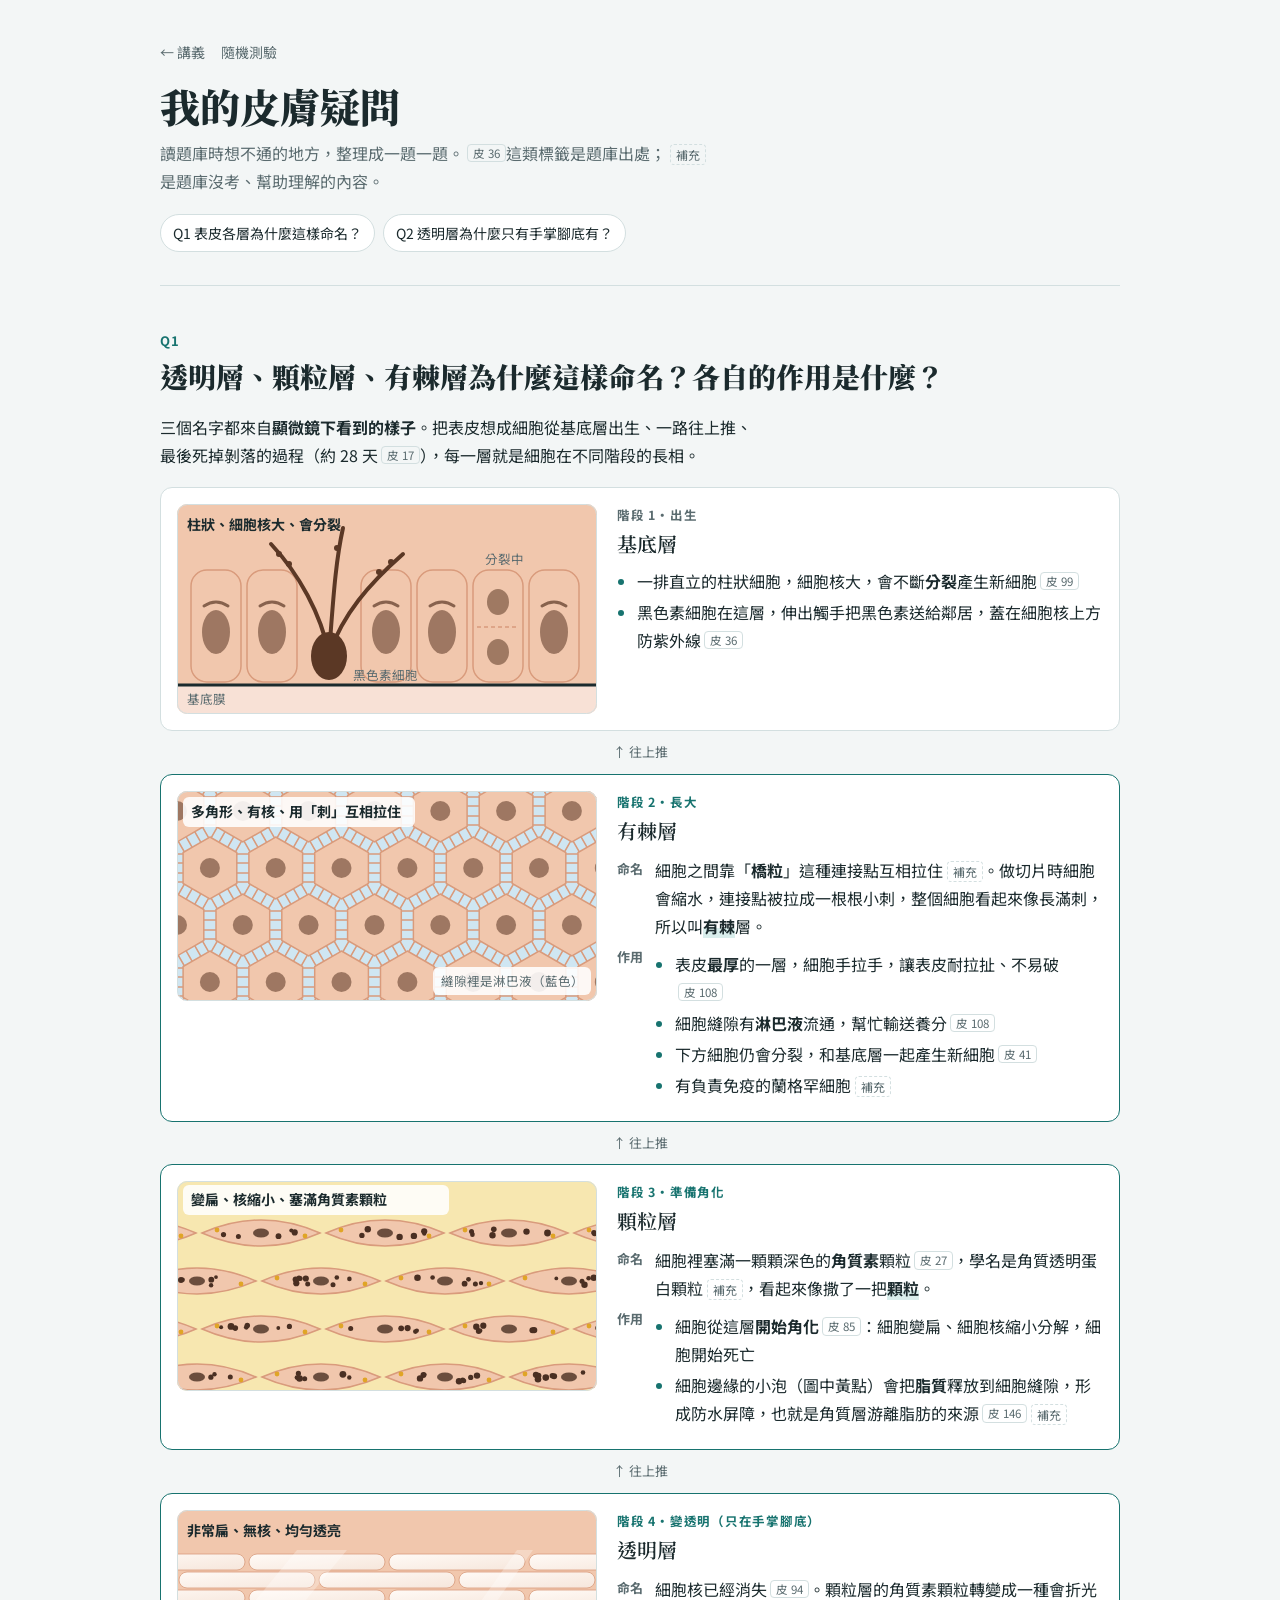
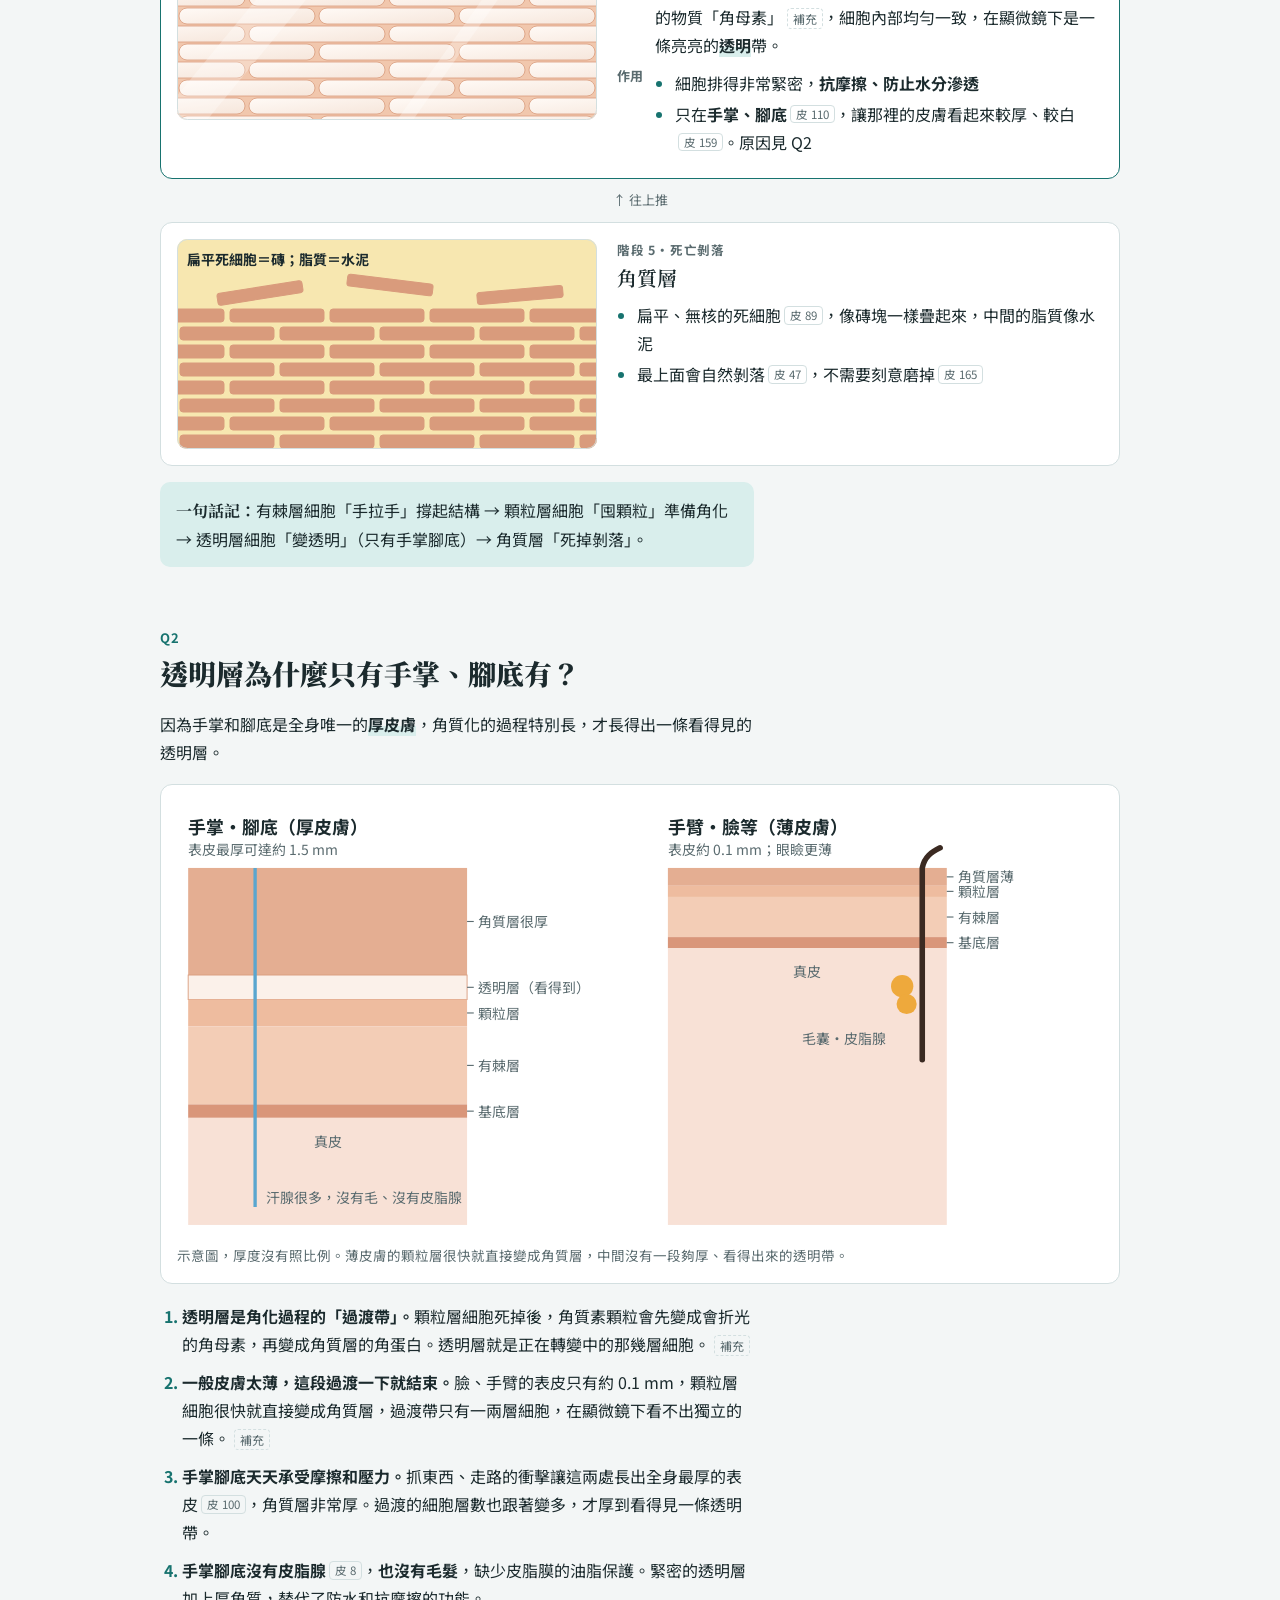
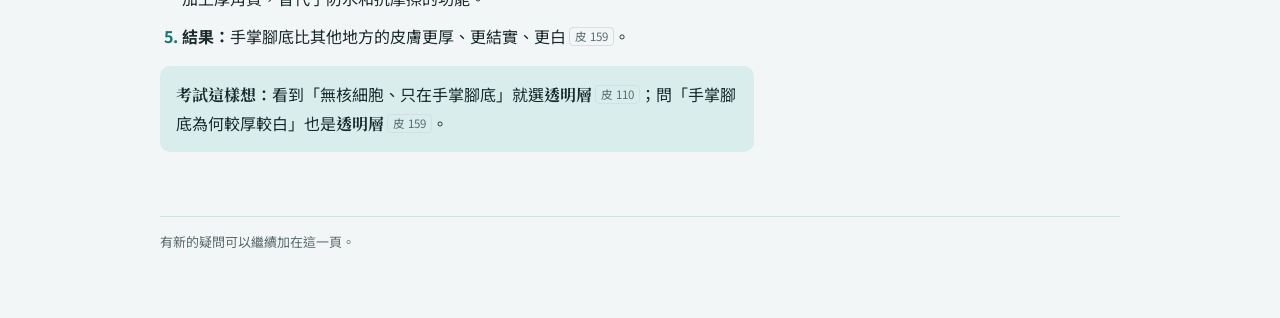
==== notes/index.html @ 18713798 "Add notes page with epidermal cell close-ups Answers why the spinous, granular and lucid layers are " ====
<!doctype html>
<html lang="zh-Hant">
<head>
<meta charset="utf-8">
<meta name="viewport" content="width=device-width, initial-scale=1, viewport-fit=cover">
<title>我的皮膚疑問</title>
<link rel="preconnect" href="https://fonts.googleapis.com">
<link rel="preconnect" href="https://fonts.gstatic.com" crossorigin>
<link rel="stylesheet" href="https://fonts.googleapis.com/css2?family=Noto+Sans+TC:wght@400;500;700&family=Noto+Serif+TC:wght@600;900&display=swap">
<style>
/* Layout: a question-and-answer notebook — each question is a section; cell close-ups sit beside their explanation, stacking on phones. */
:root{
  --bg:#f3f6f6; --paper:#ffffff; --fg:#1b2a2d; --muted:#5a6b6f; --line:#d3dfe0;
  --accent:#17736f; --accent-soft:#d9eeec; --mark:#b8475d; --mark-soft:#f8e3e7;
  --epi:#f1c7ad; --corn:#d99b7c; --derm:#f8e1d6; --mel:#5b3825;
  --lymph:#cfe6f2; --lipid:#f7e7b0; --granule:#4a2f22; --lamellar:#e0a526;
  --glass:#f6e6db; --glass-hi:#fffaf6; --shine:#ffffff; --seb:#eea93c; --sweat:#5aa6cf; --hair:#3b2a22;
  --l-corn:#e4ae92; --l-luc:#fbf1ea; --l-gran:#eebc9f; --l-spin:#f3cdb6; --l-basal:#d9967a;
  --serif:"Noto Serif TC","Songti TC","PMingLiU",serif;
  --sans:"Noto Sans TC","PingFang TC","Microsoft JhengHei",system-ui,sans-serif;
}
@media (prefers-color-scheme: dark){:root:not([data-theme="light"]){
  --bg:#111a1c; --paper:#182326; --fg:#e2ebeb; --muted:#9db0b3; --line:#2b3b3e;
  --accent:#5fc6c0; --accent-soft:#1b3b3a; --mark:#f08ca0; --mark-soft:#3b2229;
  --epi:#8c5b48; --corn:#b67b60; --derm:#5a3f37; --mel:#1e100a;
  --lymph:#23455a; --lipid:#5a4b24; --granule:#1c0f09; --lamellar:#e0a526;
  --glass:#9a7462; --glass-hi:#c9a896; --shine:#ffffff; --seb:#d69638; --sweat:#63b3db; --hair:#e0cdbf;
  --l-corn:#a8715a; --l-luc:#c9a896; --l-gran:#8f5e4a; --l-spin:#7a4f3e; --l-basal:#5e3a2c;
  color-scheme:dark }}
:root[data-theme="dark"]{
  --bg:#111a1c; --paper:#182326; --fg:#e2ebeb; --muted:#9db0b3; --line:#2b3b3e;
  --accent:#5fc6c0; --accent-soft:#1b3b3a; --mark:#f08ca0; --mark-soft:#3b2229;
  --epi:#8c5b48; --corn:#b67b60; --derm:#5a3f37; --mel:#1e100a;
  --lymph:#23455a; --lipid:#5a4b24; --granule:#1c0f09; --lamellar:#e0a526;
  --glass:#9a7462; --glass-hi:#c9a896; --shine:#ffffff; --seb:#d69638; --sweat:#63b3db; --hair:#e0cdbf;
  --l-corn:#a8715a; --l-luc:#c9a896; --l-gran:#8f5e4a; --l-spin:#7a4f3e; --l-basal:#5e3a2c;
  color-scheme:dark }
*{box-sizing:border-box}
body{margin:0;background:var(--bg);color:var(--fg);font-family:var(--sans);font-size:16px;line-height:1.75;padding-inline:16px;padding-block:0 64px}
.wrap{max-width:960px;margin:0 auto}
header{padding-block:40px 24px;border-bottom:1px solid var(--line);margin-bottom:8px}
.crumbs{display:flex;gap:16px;font-size:14px}
.crumbs a{color:var(--muted);text-decoration:none}
.crumbs a:hover{color:var(--accent)}
h1{font-family:var(--serif);font-weight:900;font-size:clamp(28px,5vw,40px);line-height:1.25;margin:.4em 0 .2em;text-wrap:balance}
.sub{color:var(--muted);margin:0;max-width:62ch}
.toc{display:flex;flex-wrap:wrap;gap:8px;margin-top:16px;padding:0;list-style:none}
.toc a{display:inline-block;padding:6px 12px;border:1px solid var(--line);border-radius:999px;color:var(--fg);text-decoration:none;font-size:14px;background:var(--paper)}
.toc a:hover{border-color:var(--accent)}

section.qa{padding-block:36px 8px;scroll-margin-top:12px}
.qlabel{font-size:13px;font-weight:700;letter-spacing:.1em;color:var(--accent)}
h2{font-family:var(--serif);font-weight:900;font-size:clamp(22px,3.4vw,28px);line-height:1.35;margin:.2em 0 .6em;text-wrap:balance}
h3{font-family:var(--serif);font-weight:600;font-size:20px;margin:0 0 4px}
p,ul{max-width:66ch}
ul{padding-left:1.25em;margin:6px 0}
li{margin:3px 0}
li::marker{color:var(--accent)}
.hl{background:linear-gradient(transparent 58%,var(--accent-soft) 58%);font-weight:700}
.q{display:inline-block;font-size:11.5px;line-height:1;padding:3px 5px 2px;border-radius:4px;border:1px solid var(--line);color:var(--muted);vertical-align:2px;margin-left:3px;white-space:nowrap}
.extra{font-size:12px;color:var(--muted);border:1px dashed var(--line);border-radius:4px;padding:1px 5px;margin-left:4px;white-space:nowrap}

.journey{display:grid;gap:14px;margin-top:18px}
.layer{display:grid;grid-template-columns:minmax(0,420px) minmax(0,1fr);gap:20px;align-items:start;background:var(--paper);border:1px solid var(--line);border-radius:12px;padding:16px}
.layer.focus{border-color:var(--accent)}
.layer svg{display:block;width:100%;height:auto}
.layer .body{min-width:0}
.step{font-size:12.5px;font-weight:700;color:var(--muted);letter-spacing:.06em}
.layer.focus .step{color:var(--accent)}
.kv{display:grid;grid-template-columns:auto 1fr;gap:4px 12px;margin:8px 0 0}
.kv dt{font-size:13px;font-weight:700;color:var(--muted);padding-top:2px;white-space:nowrap}
.kv dd{margin:0}
.up{text-align:center;color:var(--muted);font-size:13px;margin:-4px 0}
@media (max-width:760px){.layer{grid-template-columns:minmax(0,1fr)}}

figure{margin:18px 0;background:var(--paper);border:1px solid var(--line);border-radius:12px;padding:16px}
figure .scroll{overflow-x:auto}
figure svg{display:block;width:100%;height:auto;min-width:600px}
figcaption{font-size:13.5px;color:var(--muted);margin-top:8px}
ol.reasons{max-width:66ch;padding-left:1.4em;margin:10px 0}
ol.reasons li{margin:10px 0}
ol.reasons li::marker{font-weight:700;color:var(--accent)}
.box{background:var(--accent-soft);border-radius:10px;padding:14px 16px;max-width:66ch;margin:16px 0}
.box b{font-family:var(--serif)}
footer{margin-top:40px;font-size:13px;color:var(--muted);border-top:1px solid var(--line);padding-top:14px}

/* svg */
svg text{font-family:var(--sans);fill:var(--fg)}
.t{font-size:14px;font-weight:700}
.t-b{font-size:16px;font-weight:700}
.t-s{font-size:12.5px;fill:var(--muted)}
.frame{fill:none;stroke:var(--line)}
.tag-bg{fill:var(--paper);opacity:.88}
.bg-cell{fill:var(--epi)} .bg-derm{fill:var(--derm)} .bg-lymph{fill:var(--lymph)} .bg-lipid{fill:var(--lipid)}
.cell{fill:var(--epi);stroke:var(--corn);stroke-width:1.5}
.nuc{fill:var(--mel);opacity:.55}
.nuc-dying{fill:var(--granule);opacity:.8}
.cap{fill:none;stroke:var(--mel);stroke-width:3;stroke-linecap:round;opacity:.7}
.split{stroke:var(--corn);stroke-width:1.5;stroke-dasharray:4 3}
.mel{fill:var(--mel)} .dendrite{fill:none;stroke:var(--mel);stroke-width:4;stroke-linecap:round}
.membrane{stroke:var(--fg);stroke-width:3}
.spine{stroke:var(--corn);stroke-width:1.6;stroke-linecap:round}
.granule{fill:var(--granule)} .lamellar{fill:var(--lamellar)}
.glass{stroke:var(--corn);stroke-width:.8}
.shine{fill:var(--shine);opacity:.28}
.corneo{fill:var(--corn);stroke:var(--corn);stroke-width:1}
.l-corn{fill:var(--l-corn)} .l-luc{fill:var(--l-luc);stroke:var(--corn);stroke-width:.8} .l-gran{fill:var(--l-gran)} .l-spin{fill:var(--l-spin)} .l-basal{fill:var(--l-basal)}
.lead{stroke:var(--muted);stroke-width:1}
.hair{fill:none;stroke:var(--hair);stroke-width:5;stroke-linecap:round}
.sebum{fill:var(--seb)} .sweat{fill:none;stroke:var(--sweat);stroke-width:3}
a:focus-visible{outline:2px solid var(--accent);outline-offset:2px;border-radius:4px}
</style>

</head>
<body>
<div class="wrap">
  <header>
    <nav class="crumbs"><a href="../">← 講義</a><a href="../quiz/">隨機測驗</a></nav>
    <h1>我的皮膚疑問</h1>
    <p class="sub">讀題庫時想不通的地方，整理成一題一題。<span class="q">皮 36</span>這類標籤是題庫出處；<span class="extra">補充</span>是題庫沒考、幫助理解的內容。</p>
    <ul class="toc">
      <li><a href="#layers">Q1 表皮各層為什麼這樣命名？</a></li>
      <li><a href="#lucidum">Q2 透明層為什麼只有手掌腳底有？</a></li>
    </ul>
  </header>

  <section class="qa" id="layers">
    <div class="qlabel">Q1</div>
    <h2>透明層、顆粒層、有棘層為什麼這樣命名？各自的作用是什麼？</h2>
    <p>三個名字都來自<b>顯微鏡下看到的樣子</b>。把表皮想成細胞從基底層出生、一路往上推、最後死掉剝落的過程（約 28 天<span class="q">皮 17</span>），每一層就是細胞在不同階段的長相。</p>

    <div class="journey">
      <article class="layer">
        <svg viewBox="0 0 420 210" role="img" aria-label="基底層細胞"><defs><clipPath id="cp-basal"><rect x="0" y="0" width="420" height="210" rx="10"/></clipPath></defs><g clip-path="url(#cp-basal)"><rect width="420" height="210" class="bg-cell"/><rect y="182" width="420" height="28" class="bg-derm"/><rect x="14" y="66" width="50" height="112" rx="16" class="cell"/><ellipse cx="39" cy="128" rx="14" ry="22" class="nuc"/><path d="M27 102 Q 39 94 51 102" class="cap"/><rect x="70" y="66" width="50" height="112" rx="16" class="cell"/><ellipse cx="95" cy="128" rx="14" ry="22" class="nuc"/><path d="M83 102 Q 95 94 107 102" class="cap"/><rect x="184" y="66" width="50" height="112" rx="16" class="cell"/><ellipse cx="209" cy="128" rx="14" ry="22" class="nuc"/><path d="M197 102 Q 209 94 221 102" class="cap"/><rect x="240" y="66" width="50" height="112" rx="16" class="cell"/><ellipse cx="265" cy="128" rx="14" ry="22" class="nuc"/><path d="M253 102 Q 265 94 277 102" class="cap"/><rect x="296" y="66" width="50" height="112" rx="16" class="cell"/><ellipse cx="321" cy="98" rx="11" ry="13" class="nuc"/><ellipse cx="321" cy="148" rx="11" ry="13" class="nuc"/><line x1="300" y1="123" x2="342" y2="123" class="split"/><rect x="352" y="66" width="50" height="112" rx="16" class="cell"/><ellipse cx="377" cy="128" rx="14" ry="22" class="nuc"/><path d="M365 102 Q 377 94 389 102" class="cap"/><path d="M152 150 C 144 110, 122 70, 94 40" class="dendrite"/><path d="M152 150 C 156 100, 158 60, 166 24" class="dendrite"/><path d="M152 150 C 166 110, 192 80, 226 50" class="dendrite"/><ellipse cx="152" cy="152" rx="18" ry="24" class="mel"/><circle cx="112" cy="60" r="3" class="mel"/><circle cx="102" cy="50" r="3" class="mel"/><circle cx="160" cy="44" r="3" class="mel"/><circle cx="202" cy="68" r="3" class="mel"/><circle cx="214" cy="58" r="3" class="mel"/><line x1="0" y1="181" x2="420" y2="181" class="membrane"/><text x="10" y="200" class="t-s">基底膜</text><text x="176" y="176" class="t-s">黑色素細胞</text><text x="308" y="60" class="t-s">分裂中</text><text x="10" y="26" class="t">柱狀、細胞核大、會分裂</text></g><rect x="0.5" y="0.5" width="419" height="209" rx="10" class="frame"/></svg>
        <div class="body">
          <div class="step">階段 1・出生</div>
          <h3>基底層</h3>
          <ul>
            <li>一排直立的柱狀細胞，細胞核大，會不斷<b>分裂</b>產生新細胞<span class="q">皮 99</span></li>
            <li>黑色素細胞在這層，伸出觸手把黑色素送給鄰居，蓋在細胞核上方防紫外線<span class="q">皮 36</span></li>
          </ul>
        </div>
      </article>
      <div class="up">↑ 往上推</div>

      <article class="layer focus">
        <svg viewBox="0 0 420 210" role="img" aria-label="有棘層細胞"><defs><clipPath id="cp-spin"><rect x="0" y="0" width="420" height="210" rx="10"/></clipPath></defs><g clip-path="url(#cp-spin)"><rect width="420" height="210" class="bg-lymph"/><line x1="-9" y1="-51" x2="9" y2="-51" class="spine"/><line x1="-9" y1="-42" x2="9" y2="-42" class="spine"/><line x1="-9" y1="-32" x2="9" y2="-32" class="spine"/><line x1="-9" y1="-23" x2="9" y2="-23" class="spine"/><line x1="-32.7" y1="-9.3" x2="-41.7" y2="6.3" class="spine"/><line x1="-40.5" y1="-13.8" x2="-49.5" y2="1.8" class="spine"/><line x1="-49.2" y1="-18.8" x2="-58.2" y2="-3.2" class="spine"/><line x1="-57" y1="-23.3" x2="-66" y2="-7.7" class="spine"/><line x1="-8.8" y1="-23.3" x2="0.2" y2="-7.7" class="spine"/><line x1="-16.6" y1="-18.8" x2="-7.6" y2="-3.2" class="spine"/><line x1="-25.3" y1="-13.8" x2="-16.3" y2="1.8" class="spine"/><line x1="-33.1" y1="-9.3" x2="-24.1" y2="6.3" class="spine"/><line x1="56.8" y1="-51" x2="74.8" y2="-51" class="spine"/><line x1="56.8" y1="-42" x2="74.8" y2="-42" class="spine"/><line x1="56.8" y1="-32" x2="74.8" y2="-32" class="spine"/><line x1="56.8" y1="-23" x2="74.8" y2="-23" class="spine"/><line x1="33.1" y1="-9.3" x2="24.1" y2="6.3" class="spine"/><line x1="25.3" y1="-13.8" x2="16.3" y2="1.8" class="spine"/><line x1="16.6" y1="-18.8" x2="7.6" y2="-3.2" class="spine"/><line x1="8.8" y1="-23.3" x2="-0.2" y2="-7.7" class="spine"/><line x1="57" y1="-23.3" x2="66" y2="-7.7" class="spine"/><line x1="49.2" y1="-18.8" x2="58.2" y2="-3.2" class="spine"/><line x1="40.5" y1="-13.8" x2="49.5" y2="1.8" class="spine"/><line x1="32.7" y1="-9.3" x2="41.7" y2="6.3" class="spine"/><line x1="122.6" y1="-51" x2="140.6" y2="-51" class="spine"/><line x1="122.6" y1="-42" x2="140.6" y2="-42" class="spine"/><line x1="122.6" y1="-32" x2="140.6" y2="-32" class="spine"/><line x1="122.6" y1="-23" x2="140.6" y2="-23" class="spine"/><line x1="98.9" y1="-9.3" x2="89.9" y2="6.3" class="spine"/><line x1="91.1" y1="-13.8" x2="82.1" y2="1.8" class="spine"/><line x1="82.4" y1="-18.8" x2="73.4" y2="-3.2" class="spine"/><line x1="74.6" y1="-23.3" x2="65.6" y2="-7.7" class="spine"/><line x1="122.8" y1="-23.3" x2="131.8" y2="-7.7" class="spine"/><line x1="115" y1="-18.8" x2="124" y2="-3.2" class="spine"/><line x1="106.4" y1="-13.8" x2="115.4" y2="1.8" class="spine"/><line x1="98.6" y1="-9.3" x2="107.6" y2="6.3" class="spine"/><line x1="188.5" y1="-51" x2="206.5" y2="-51" class="spine"/><line x1="188.5" y1="-42" x2="206.5" y2="-42" class="spine"/><line x1="188.5" y1="-32" x2="206.5" y2="-32" class="spine"/><line x1="188.5" y1="-23" x2="206.5" y2="-23" class="spine"/><line x1="164.7" y1="-9.3" x2="155.7" y2="6.3" class="spine"/><line x1="156.9" y1="-13.8" x2="147.9" y2="1.8" class="spine"/><line x1="148.3" y1="-18.8" x2="139.3" y2="-3.2" class="spine"/><line x1="140.5" y1="-23.3" x2="131.5" y2="-7.7" class="spine"/><line x1="188.6" y1="-23.3" x2="197.6" y2="-7.7" class="spine"/><line x1="180.8" y1="-18.8" x2="189.8" y2="-3.2" class="spine"/><line x1="172.2" y1="-13.8" x2="181.2" y2="1.8" class="spine"/><line x1="164.4" y1="-9.3" x2="173.4" y2="6.3" class="spine"/><line x1="254.3" y1="-51" x2="272.3" y2="-51" class="spine"/><line x1="254.3" y1="-42" x2="272.3" y2="-42" class="spine"/><line x1="254.3" y1="-32" x2="272.3" y2="-32" class="spine"/><line x1="254.3" y1="-23" x2="272.3" y2="-23" class="spine"/><line x1="230.5" y1="-9.3" x2="221.5" y2="6.3" class="spine"/><line x1="222.7" y1="-13.8" x2="213.7" y2="1.8" class="spine"/><line x1="214.1" y1="-18.8" x2="205.1" y2="-3.2" class="spine"/><line x1="206.3" y1="-23.3" x2="197.3" y2="-7.7" class="spine"/><line x1="254.4" y1="-23.3" x2="263.4" y2="-7.7" class="spine"/><line x1="246.6" y1="-18.8" x2="255.6" y2="-3.2" class="spine"/><line x1="238" y1="-13.8" x2="247" y2="1.8" class="spine"/><line x1="230.2" y1="-9.3" x2="239.2" y2="6.3" class="spine"/><line x1="320.1" y1="-51" x2="338.1" y2="-51" class="spine"/><line x1="320.1" y1="-42" x2="338.1" y2="-42" class="spine"/><line x1="320.1" y1="-32" x2="338.1" y2="-32" class="spine"/><line x1="320.1" y1="-23" x2="338.1" y2="-23" class="spine"/><line x1="296.4" y1="-9.3" x2="287.4" y2="6.3" class="spine"/><line x1="288.6" y1="-13.8" x2="279.6" y2="1.8" class="spine"/><line x1="279.9" y1="-18.8" x2="270.9" y2="-3.2" class="spine"/><line x1="272.1" y1="-23.3" x2="263.1" y2="-7.7" class="spine"/><line x1="320.3" y1="-23.3" x2="329.3" y2="-7.7" class="spine"/><line x1="312.5" y1="-18.8" x2="321.5" y2="-3.2" class="spine"/><line x1="303.8" y1="-13.8" x2="312.8" y2="1.8" class="spine"/><line x1="296" y1="-9.3" x2="305" y2="6.3" class="spine"/><line x1="385.9" y1="-51" x2="403.9" y2="-51" class="spine"/><line x1="385.9" y1="-42" x2="403.9" y2="-42" class="spine"/><line x1="385.9" y1="-32" x2="403.9" y2="-32" class="spine"/><line x1="385.9" y1="-23" x2="403.9" y2="-23" class="spine"/><line x1="362.2" y1="-9.3" x2="353.2" y2="6.3" class="spine"/><line x1="354.4" y1="-13.8" x2="345.4" y2="1.8" class="spine"/><line x1="345.7" y1="-18.8" x2="336.7" y2="-3.2" class="spine"/><line x1="337.9" y1="-23.3" x2="328.9" y2="-7.7" class="spine"/><line x1="386.1" y1="-23.3" x2="395.1" y2="-7.7" class="spine"/><line x1="378.3" y1="-18.8" x2="387.3" y2="-3.2" class="spine"/><line x1="369.6" y1="-13.8" x2="378.6" y2="1.8" class="spine"/><line x1="361.8" y1="-9.3" x2="370.8" y2="6.3" class="spine"/><line x1="451.7" y1="-51" x2="469.7" y2="-51" class="spine"/><line x1="451.7" y1="-42" x2="469.7" y2="-42" class="spine"/><line x1="451.7" y1="-32" x2="469.7" y2="-32" class="spine"/><line x1="451.7" y1="-23" x2="469.7" y2="-23" class="spine"/><line x1="428" y1="-9.3" x2="419" y2="6.3" class="spine"/><line x1="420.2" y1="-13.8" x2="411.2" y2="1.8" class="spine"/><line x1="411.5" y1="-18.8" x2="402.5" y2="-3.2" class="spine"/><line x1="403.7" y1="-23.3" x2="394.7" y2="-7.7" class="spine"/><line x1="451.9" y1="-23.3" x2="460.9" y2="-7.7" class="spine"/><line x1="444.1" y1="-18.8" x2="453.1" y2="-3.2" class="spine"/><line x1="435.4" y1="-13.8" x2="444.4" y2="1.8" class="spine"/><line x1="427.6" y1="-9.3" x2="436.6" y2="6.3" class="spine"/><line x1="517.5" y1="-51" x2="535.5" y2="-51" class="spine"/><line x1="517.5" y1="-42" x2="535.5" y2="-42" class="spine"/><line x1="517.5" y1="-32" x2="535.5" y2="-32" class="spine"/><line x1="517.5" y1="-23" x2="535.5" y2="-23" class="spine"/><line x1="493.8" y1="-9.3" x2="484.8" y2="6.3" class="spine"/><line x1="486" y1="-13.8" x2="477" y2="1.8" class="spine"/><line x1="477.3" y1="-18.8" x2="468.3" y2="-3.2" class="spine"/><line x1="469.6" y1="-23.3" x2="460.6" y2="-7.7" class="spine"/><line x1="517.7" y1="-23.3" x2="526.7" y2="-7.7" class="spine"/><line x1="509.9" y1="-18.8" x2="518.9" y2="-3.2" class="spine"/><line x1="501.3" y1="-13.8" x2="510.3" y2="1.8" class="spine"/><line x1="493.5" y1="-9.3" x2="502.5" y2="6.3" class="spine"/><line x1="559.6" y1="-9.3" x2="550.6" y2="6.3" class="spine"/><line x1="551.8" y1="-13.8" x2="542.8" y2="1.8" class="spine"/><line x1="543.2" y1="-18.8" x2="534.2" y2="-3.2" class="spine"/><line x1="535.4" y1="-23.3" x2="526.4" y2="-7.7" class="spine"/><line x1="-41.9" y1="6" x2="-23.9" y2="6" class="spine"/><line x1="-41.9" y1="15" x2="-23.9" y2="15" class="spine"/><line x1="-41.9" y1="25" x2="-23.9" y2="25" class="spine"/><line x1="-41.9" y1="34" x2="-23.9" y2="34" class="spine"/><line x1="-41.7" y1="33.7" x2="-32.7" y2="49.3" class="spine"/><line x1="-49.5" y1="38.2" x2="-40.5" y2="53.8" class="spine"/><line x1="-58.2" y1="43.2" x2="-49.2" y2="58.8" class="spine"/><line x1="-66" y1="47.7" x2="-57" y2="63.3" class="spine"/><line x1="23.9" y1="6" x2="41.9" y2="6" class="spine"/><line x1="23.9" y1="15" x2="41.9" y2="15" class="spine"/><line x1="23.9" y1="25" x2="41.9" y2="25" class="spine"/><line x1="23.9" y1="34" x2="41.9" y2="34" class="spine"/><line x1="0.2" y1="47.7" x2="-8.8" y2="63.3" class="spine"/><line x1="-7.6" y1="43.2" x2="-16.6" y2="58.8" class="spine"/><line x1="-16.3" y1="38.2" x2="-25.3" y2="53.8" class="spine"/><line x1="-24.1" y1="33.7" x2="-33.1" y2="49.3" class="spine"/><line x1="24.1" y1="33.7" x2="33.1" y2="49.3" class="spine"/><line x1="16.3" y1="38.2" x2="25.3" y2="53.8" class="spine"/><line x1="7.6" y1="43.2" x2="16.6" y2="58.8" class="spine"/><line x1="-0.2" y1="47.7" x2="8.8" y2="63.3" class="spine"/><line x1="89.7" y1="6" x2="107.7" y2="6" class="spine"/><line x1="89.7" y1="15" x2="107.7" y2="15" class="spine"/><line x1="89.7" y1="25" x2="107.7" y2="25" class="spine"/><line x1="89.7" y1="34" x2="107.7" y2="34" class="spine"/><line x1="66" y1="47.7" x2="57" y2="63.3" class="spine"/><line x1="58.2" y1="43.2" x2="49.2" y2="58.8" class="spine"/><line x1="49.5" y1="38.2" x2="40.5" y2="53.8" class="spine"/><line x1="41.7" y1="33.7" x2="32.7" y2="49.3" class="spine"/><line x1="89.9" y1="33.7" x2="98.9" y2="49.3" class="spine"/><line x1="82.1" y1="38.2" x2="91.1" y2="53.8" class="spine"/><line x1="73.4" y1="43.2" x2="82.4" y2="58.8" class="spine"/><line x1="65.6" y1="47.7" x2="74.6" y2="63.3" class="spine"/><line x1="155.5" y1="6" x2="173.5" y2="6" class="spine"/><line x1="155.5" y1="15" x2="173.5" y2="15" class="spine"/><line x1="155.5" y1="25" x2="173.5" y2="25" class="spine"/><line x1="155.5" y1="34" x2="173.5" y2="34" class="spine"/><line x1="131.8" y1="47.7" x2="122.8" y2="63.3" class="spine"/><line x1="124" y1="43.2" x2="115" y2="58.8" class="spine"/><line x1="115.4" y1="38.2" x2="106.4" y2="53.8" class="spine"/><line x1="107.6" y1="33.7" x2="98.6" y2="49.3" class="spine"/><line x1="155.7" y1="33.7" x2="164.7" y2="49.3" class="spine"/><line x1="147.9" y1="38.2" x2="156.9" y2="53.8" class="spine"/><line x1="139.3" y1="43.2" x2="148.3" y2="58.8" class="spine"/><line x1="131.5" y1="47.7" x2="140.5" y2="63.3" class="spine"/><line x1="221.4" y1="6" x2="239.4" y2="6" class="spine"/><line x1="221.4" y1="15" x2="239.4" y2="15" class="spine"/><line x1="221.4" y1="25" x2="239.4" y2="25" class="spine"/><line x1="221.4" y1="34" x2="239.4" y2="34" class="spine"/><line x1="197.6" y1="47.7" x2="188.6" y2="63.3" class="spine"/><line x1="189.8" y1="43.2" x2="180.8" y2="58.8" class="spine"/><line x1="181.2" y1="38.2" x2="172.2" y2="53.8" class="spine"/><line x1="173.4" y1="33.7" x2="164.4" y2="49.3" class="spine"/><line x1="221.5" y1="33.7" x2="230.5" y2="49.3" class="spine"/><line x1="213.7" y1="38.2" x2="222.7" y2="53.8" class="spine"/><line x1="205.1" y1="43.2" x2="214.1" y2="58.8" class="spine"/><line x1="197.3" y1="47.7" x2="206.3" y2="63.3" class="spine"/><line x1="287.2" y1="6" x2="305.2" y2="6" class="spine"/><line x1="287.2" y1="15" x2="305.2" y2="15" class="spine"/><line x1="287.2" y1="25" x2="305.2" y2="25" class="spine"/><line x1="287.2" y1="34" x2="305.2" y2="34" class="spine"/><line x1="263.4" y1="47.7" x2="254.4" y2="63.3" class="spine"/><line x1="255.6" y1="43.2" x2="246.6" y2="58.8" class="spine"/><line x1="247" y1="38.2" x2="238" y2="53.8" class="spine"/><line x1="239.2" y1="33.7" x2="230.2" y2="49.3" class="spine"/><line x1="287.4" y1="33.7" x2="296.4" y2="49.3" class="spine"/><line x1="279.6" y1="38.2" x2="288.6" y2="53.8" class="spine"/><line x1="270.9" y1="43.2" x2="279.9" y2="58.8" class="spine"/><line x1="263.1" y1="47.7" x2="272.1" y2="63.3" class="spine"/><line x1="353" y1="6" x2="371" y2="6" class="spine"/><line x1="353" y1="15" x2="371" y2="15" class="spine"/><line x1="353" y1="25" x2="371" y2="25" class="spine"/><line x1="353" y1="34" x2="371" y2="34" class="spine"/><line x1="329.3" y1="47.7" x2="320.3" y2="63.3" class="spine"/><line x1="321.5" y1="43.2" x2="312.5" y2="58.8" class="spine"/><line x1="312.8" y1="38.2" x2="303.8" y2="53.8" class="spine"/><line x1="305" y1="33.7" x2="296" y2="49.3" class="spine"/><line x1="353.2" y1="33.7" x2="362.2" y2="49.3" class="spine"/><line x1="345.4" y1="38.2" x2="354.4" y2="53.8" class="spine"/><line x1="336.7" y1="43.2" x2="345.7" y2="58.8" class="spine"/><line x1="328.9" y1="47.7" x2="337.9" y2="63.3" class="spine"/><line x1="418.8" y1="6" x2="436.8" y2="6" class="spine"/><line x1="418.8" y1="15" x2="436.8" y2="15" class="spine"/><line x1="418.8" y1="25" x2="436.8" y2="25" class="spine"/><line x1="418.8" y1="34" x2="436.8" y2="34" class="spine"/><line x1="395.1" y1="47.7" x2="386.1" y2="63.3" class="spine"/><line x1="387.3" y1="43.2" x2="378.3" y2="58.8" class="spine"/><line x1="378.6" y1="38.2" x2="369.6" y2="53.8" class="spine"/><line x1="370.8" y1="33.7" x2="361.8" y2="49.3" class="spine"/><line x1="419" y1="33.7" x2="428" y2="49.3" class="spine"/><line x1="411.2" y1="38.2" x2="420.2" y2="53.8" class="spine"/><line x1="402.5" y1="43.2" x2="411.5" y2="58.8" class="spine"/><line x1="394.7" y1="47.7" x2="403.7" y2="63.3" class="spine"/><line x1="484.6" y1="6" x2="502.6" y2="6" class="spine"/><line x1="484.6" y1="15" x2="502.6" y2="15" class="spine"/><line x1="484.6" y1="25" x2="502.6" y2="25" class="spine"/><line x1="484.6" y1="34" x2="502.6" y2="34" class="spine"/><line x1="460.9" y1="47.7" x2="451.9" y2="63.3" class="spine"/><line x1="453.1" y1="43.2" x2="444.1" y2="58.8" class="spine"/><line x1="444.4" y1="38.2" x2="435.4" y2="53.8" class="spine"/><line x1="436.6" y1="33.7" x2="427.6" y2="49.3" class="spine"/><line x1="484.8" y1="33.7" x2="493.8" y2="49.3" class="spine"/><line x1="477" y1="38.2" x2="486" y2="53.8" class="spine"/><line x1="468.3" y1="43.2" x2="477.3" y2="58.8" class="spine"/><line x1="460.6" y1="47.7" x2="469.6" y2="63.3" class="spine"/><line x1="526.7" y1="47.7" x2="517.7" y2="63.3" class="spine"/><line x1="518.9" y1="43.2" x2="509.9" y2="58.8" class="spine"/><line x1="510.3" y1="38.2" x2="501.3" y2="53.8" class="spine"/><line x1="502.5" y1="33.7" x2="493.5" y2="49.3" class="spine"/><line x1="550.6" y1="33.7" x2="559.6" y2="49.3" class="spine"/><line x1="542.8" y1="38.2" x2="551.8" y2="53.8" class="spine"/><line x1="534.2" y1="43.2" x2="543.2" y2="58.8" class="spine"/><line x1="526.4" y1="47.7" x2="535.4" y2="63.3" class="spine"/><line x1="-9" y1="63" x2="9" y2="63" class="spine"/><line x1="-9" y1="72" x2="9" y2="72" class="spine"/><line x1="-9" y1="82" x2="9" y2="82" class="spine"/><line x1="-9" y1="91" x2="9" y2="91" class="spine"/><line x1="-32.7" y1="104.7" x2="-41.7" y2="120.3" class="spine"/><line x1="-40.5" y1="100.2" x2="-49.5" y2="115.8" class="spine"/><line x1="-49.2" y1="95.2" x2="-58.2" y2="110.8" class="spine"/><line x1="-57" y1="90.7" x2="-66" y2="106.3" class="spine"/><line x1="-8.8" y1="90.7" x2="0.2" y2="106.3" class="spine"/><line x1="-16.6" y1="95.2" x2="-7.6" y2="110.8" class="spine"/><line x1="-25.3" y1="100.2" x2="-16.3" y2="115.8" class="spine"/><line x1="-33.1" y1="104.7" x2="-24.1" y2="120.3" class="spine"/><line x1="56.8" y1="63" x2="74.8" y2="63" class="spine"/><line x1="56.8" y1="72" x2="74.8" y2="72" class="spine"/><line x1="56.8" y1="82" x2="74.8" y2="82" class="spine"/><line x1="56.8" y1="91" x2="74.8" y2="91" class="spine"/><line x1="33.1" y1="104.7" x2="24.1" y2="120.3" class="spine"/><line x1="25.3" y1="100.2" x2="16.3" y2="115.8" class="spine"/><line x1="16.6" y1="95.2" x2="7.6" y2="110.8" class="spine"/><line x1="8.8" y1="90.7" x2="-0.2" y2="106.3" class="spine"/><line x1="57" y1="90.7" x2="66" y2="106.3" class="spine"/><line x1="49.2" y1="95.2" x2="58.2" y2="110.8" class="spine"/><line x1="40.5" y1="100.2" x2="49.5" y2="115.8" class="spine"/><line x1="32.7" y1="104.7" x2="41.7" y2="120.3" class="spine"/><line x1="122.6" y1="63" x2="140.6" y2="63" class="spine"/><line x1="122.6" y1="72" x2="140.6" y2="72" class="spine"/><line x1="122.6" y1="82" x2="140.6" y2="82" class="spine"/><line x1="122.6" y1="91" x2="140.6" y2="91" class="spine"/><line x1="98.9" y1="104.7" x2="89.9" y2="120.3" class="spine"/><line x1="91.1" y1="100.2" x2="82.1" y2="115.8" class="spine"/><line x1="82.4" y1="95.2" x2="73.4" y2="110.8" class="spine"/><line x1="74.6" y1="90.7" x2="65.6" y2="106.3" class="spine"/><line x1="122.8" y1="90.7" x2="131.8" y2="106.3" class="spine"/><line x1="115" y1="95.2" x2="124" y2="110.8" class="spine"/><line x1="106.4" y1="100.2" x2="115.4" y2="115.8" class="spine"/><line x1="98.6" y1="104.7" x2="107.6" y2="120.3" class="spine"/><line x1="188.5" y1="63" x2="206.5" y2="63" class="spine"/><line x1="188.5" y1="72" x2="206.5" y2="72" class="spine"/><line x1="188.5" y1="82" x2="206.5" y2="82" class="spine"/><line x1="188.5" y1="91" x2="206.5" y2="91" class="spine"/><line x1="164.7" y1="104.7" x2="155.7" y2="120.3" class="spine"/><line x1="156.9" y1="100.2" x2="147.9" y2="115.8" class="spine"/><line x1="148.3" y1="95.2" x2="139.3" y2="110.8" class="spine"/><line x1="140.5" y1="90.7" x2="131.5" y2="106.3" class="spine"/><line x1="188.6" y1="90.7" x2="197.6" y2="106.3" class="spine"/><line x1="180.8" y1="95.2" x2="189.8" y2="110.8" class="spine"/><line x1="172.2" y1="100.2" x2="181.2" y2="115.8" class="spine"/><line x1="164.4" y1="104.7" x2="173.4" y2="120.3" class="spine"/><line x1="254.3" y1="63" x2="272.3" y2="63" class="spine"/><line x1="254.3" y1="72" x2="272.3" y2="72" class="spine"/><line x1="254.3" y1="82" x2="272.3" y2="82" class="spine"/><line x1="254.3" y1="91" x2="272.3" y2="91" class="spine"/><line x1="230.5" y1="104.7" x2="221.5" y2="120.3" class="spine"/><line x1="222.7" y1="100.2" x2="213.7" y2="115.8" class="spine"/><line x1="214.1" y1="95.2" x2="205.1" y2="110.8" class="spine"/><line x1="206.3" y1="90.7" x2="197.3" y2="106.3" class="spine"/><line x1="254.4" y1="90.7" x2="263.4" y2="106.3" class="spine"/><line x1="246.6" y1="95.2" x2="255.6" y2="110.8" class="spine"/><line x1="238" y1="100.2" x2="247" y2="115.8" class="spine"/><line x1="230.2" y1="104.7" x2="239.2" y2="120.3" class="spine"/><line x1="320.1" y1="63" x2="338.1" y2="63" class="spine"/><line x1="320.1" y1="72" x2="338.1" y2="72" class="spine"/><line x1="320.1" y1="82" x2="338.1" y2="82" class="spine"/><line x1="320.1" y1="91" x2="338.1" y2="91" class="spine"/><line x1="296.4" y1="104.7" x2="287.4" y2="120.3" class="spine"/><line x1="288.6" y1="100.2" x2="279.6" y2="115.8" class="spine"/><line x1="279.9" y1="95.2" x2="270.9" y2="110.8" class="spine"/><line x1="272.1" y1="90.7" x2="263.1" y2="106.3" class="spine"/><line x1="320.3" y1="90.7" x2="329.3" y2="106.3" class="spine"/><line x1="312.5" y1="95.2" x2="321.5" y2="110.8" class="spine"/><line x1="303.8" y1="100.2" x2="312.8" y2="115.8" class="spine"/><line x1="296" y1="104.7" x2="305" y2="120.3" class="spine"/><line x1="385.9" y1="63" x2="403.9" y2="63" class="spine"/><line x1="385.9" y1="72" x2="403.9" y2="72" class="spine"/><line x1="385.9" y1="82" x2="403.9" y2="82" class="spine"/><line x1="385.9" y1="91" x2="403.9" y2="91" class="spine"/><line x1="362.2" y1="104.7" x2="353.2" y2="120.3" class="spine"/><line x1="354.4" y1="100.2" x2="345.4" y2="115.8" class="spine"/><line x1="345.7" y1="95.2" x2="336.7" y2="110.8" class="spine"/><line x1="337.9" y1="90.7" x2="328.9" y2="106.3" class="spine"/><line x1="386.1" y1="90.7" x2="395.1" y2="106.3" class="spine"/><line x1="378.3" y1="95.2" x2="387.3" y2="110.8" class="spine"/><line x1="369.6" y1="100.2" x2="378.6" y2="115.8" class="spine"/><line x1="361.8" y1="104.7" x2="370.8" y2="120.3" class="spine"/><line x1="451.7" y1="63" x2="469.7" y2="63" class="spine"/><line x1="451.7" y1="72" x2="469.7" y2="72" class="spine"/><line x1="451.7" y1="82" x2="469.7" y2="82" class="spine"/><line x1="451.7" y1="91" x2="469.7" y2="91" class="spine"/><line x1="428" y1="104.7" x2="419" y2="120.3" class="spine"/><line x1="420.2" y1="100.2" x2="411.2" y2="115.8" class="spine"/><line x1="411.5" y1="95.2" x2="402.5" y2="110.8" class="spine"/><line x1="403.7" y1="90.7" x2="394.7" y2="106.3" class="spine"/><line x1="451.9" y1="90.7" x2="460.9" y2="106.3" class="spine"/><line x1="444.1" y1="95.2" x2="453.1" y2="110.8" class="spine"/><line x1="435.4" y1="100.2" x2="444.4" y2="115.8" class="spine"/><line x1="427.6" y1="104.7" x2="436.6" y2="120.3" class="spine"/><line x1="517.5" y1="63" x2="535.5" y2="63" class="spine"/><line x1="517.5" y1="72" x2="535.5" y2="72" class="spine"/><line x1="517.5" y1="82" x2="535.5" y2="82" class="spine"/><line x1="517.5" y1="91" x2="535.5" y2="91" class="spine"/><line x1="493.8" y1="104.7" x2="484.8" y2="120.3" class="spine"/><line x1="486" y1="100.2" x2="477" y2="115.8" class="spine"/><line x1="477.3" y1="95.2" x2="468.3" y2="110.8" class="spine"/><line x1="469.6" y1="90.7" x2="460.6" y2="106.3" class="spine"/><line x1="517.7" y1="90.7" x2="526.7" y2="106.3" class="spine"/><line x1="509.9" y1="95.2" x2="518.9" y2="110.8" class="spine"/><line x1="501.3" y1="100.2" x2="510.3" y2="115.8" class="spine"/><line x1="493.5" y1="104.7" x2="502.5" y2="120.3" class="spine"/><line x1="559.6" y1="104.7" x2="550.6" y2="120.3" class="spine"/><line x1="551.8" y1="100.2" x2="542.8" y2="115.8" class="spine"/><line x1="543.2" y1="95.2" x2="534.2" y2="110.8" class="spine"/><line x1="535.4" y1="90.7" x2="526.4" y2="106.3" class="spine"/><line x1="-41.9" y1="120" x2="-23.9" y2="120" class="spine"/><line x1="-41.9" y1="129" x2="-23.9" y2="129" class="spine"/><line x1="-41.9" y1="139" x2="-23.9" y2="139" class="spine"/><line x1="-41.9" y1="148" x2="-23.9" y2="148" class="spine"/><line x1="-41.7" y1="147.7" x2="-32.7" y2="163.3" class="spine"/><line x1="-49.5" y1="152.2" x2="-40.5" y2="167.8" class="spine"/><line x1="-58.2" y1="157.2" x2="-49.2" y2="172.8" class="spine"/><line x1="-66" y1="161.7" x2="-57" y2="177.3" class="spine"/><line x1="23.9" y1="120" x2="41.9" y2="120" class="spine"/><line x1="23.9" y1="129" x2="41.9" y2="129" class="spine"/><line x1="23.9" y1="139" x2="41.9" y2="139" class="spine"/><line x1="23.9" y1="148" x2="41.9" y2="148" class="spine"/><line x1="0.2" y1="161.7" x2="-8.8" y2="177.3" class="spine"/><line x1="-7.6" y1="157.2" x2="-16.6" y2="172.8" class="spine"/><line x1="-16.3" y1="152.2" x2="-25.3" y2="167.8" class="spine"/><line x1="-24.1" y1="147.7" x2="-33.1" y2="163.3" class="spine"/><line x1="24.1" y1="147.7" x2="33.1" y2="163.3" class="spine"/><line x1="16.3" y1="152.2" x2="25.3" y2="167.8" class="spine"/><line x1="7.6" y1="157.2" x2="16.6" y2="172.8" class="spine"/><line x1="-0.2" y1="161.7" x2="8.8" y2="177.3" class="spine"/><line x1="89.7" y1="120" x2="107.7" y2="120" class="spine"/><line x1="89.7" y1="129" x2="107.7" y2="129" class="spine"/><line x1="89.7" y1="139" x2="107.7" y2="139" class="spine"/><line x1="89.7" y1="148" x2="107.7" y2="148" class="spine"/><line x1="66" y1="161.7" x2="57" y2="177.3" class="spine"/><line x1="58.2" y1="157.2" x2="49.2" y2="172.8" class="spine"/><line x1="49.5" y1="152.2" x2="40.5" y2="167.8" class="spine"/><line x1="41.7" y1="147.7" x2="32.7" y2="163.3" class="spine"/><line x1="89.9" y1="147.7" x2="98.9" y2="163.3" class="spine"/><line x1="82.1" y1="152.2" x2="91.1" y2="167.8" class="spine"/><line x1="73.4" y1="157.2" x2="82.4" y2="172.8" class="spine"/><line x1="65.6" y1="161.7" x2="74.6" y2="177.3" class="spine"/><line x1="155.5" y1="120" x2="173.5" y2="120" class="spine"/><line x1="155.5" y1="129" x2="173.5" y2="129" class="spine"/><line x1="155.5" y1="139" x2="173.5" y2="139" class="spine"/><line x1="155.5" y1="148" x2="173.5" y2="148" class="spine"/><line x1="131.8" y1="161.7" x2="122.8" y2="177.3" class="spine"/><line x1="124" y1="157.2" x2="115" y2="172.8" class="spine"/><line x1="115.4" y1="152.2" x2="106.4" y2="167.8" class="spine"/><line x1="107.6" y1="147.7" x2="98.6" y2="163.3" class="spine"/><line x1="155.7" y1="147.7" x2="164.7" y2="163.3" class="spine"/><line x1="147.9" y1="152.2" x2="156.9" y2="167.8" class="spine"/><line x1="139.3" y1="157.2" x2="148.3" y2="172.8" class="spine"/><line x1="131.5" y1="161.7" x2="140.5" y2="177.3" class="spine"/><line x1="221.4" y1="120" x2="239.4" y2="120" class="spine"/><line x1="221.4" y1="129" x2="239.4" y2="129" class="spine"/><line x1="221.4" y1="139" x2="239.4" y2="139" class="spine"/><line x1="221.4" y1="148" x2="239.4" y2="148" class="spine"/><line x1="197.6" y1="161.7" x2="188.6" y2="177.3" class="spine"/><line x1="189.8" y1="157.2" x2="180.8" y2="172.8" class="spine"/><line x1="181.2" y1="152.2" x2="172.2" y2="167.8" class="spine"/><line x1="173.4" y1="147.7" x2="164.4" y2="163.3" class="spine"/><line x1="221.5" y1="147.7" x2="230.5" y2="163.3" class="spine"/><line x1="213.7" y1="152.2" x2="222.7" y2="167.8" class="spine"/><line x1="205.1" y1="157.2" x2="214.1" y2="172.8" class="spine"/><line x1="197.3" y1="161.7" x2="206.3" y2="177.3" class="spine"/><line x1="287.2" y1="120" x2="305.2" y2="120" class="spine"/><line x1="287.2" y1="129" x2="305.2" y2="129" class="spine"/><line x1="287.2" y1="139" x2="305.2" y2="139" class="spine"/><line x1="287.2" y1="148" x2="305.2" y2="148" class="spine"/><line x1="263.4" y1="161.7" x2="254.4" y2="177.3" class="spine"/><line x1="255.6" y1="157.2" x2="246.6" y2="172.8" class="spine"/><line x1="247" y1="152.2" x2="238" y2="167.8" class="spine"/><line x1="239.2" y1="147.7" x2="230.2" y2="163.3" class="spine"/><line x1="287.4" y1="147.7" x2="296.4" y2="163.3" class="spine"/><line x1="279.6" y1="152.2" x2="288.6" y2="167.8" class="spine"/><line x1="270.9" y1="157.2" x2="279.9" y2="172.8" class="spine"/><line x1="263.1" y1="161.7" x2="272.1" y2="177.3" class="spine"/><line x1="353" y1="120" x2="371" y2="120" class="spine"/><line x1="353" y1="129" x2="371" y2="129" class="spine"/><line x1="353" y1="139" x2="371" y2="139" class="spine"/><line x1="353" y1="148" x2="371" y2="148" class="spine"/><line x1="329.3" y1="161.7" x2="320.3" y2="177.3" class="spine"/><line x1="321.5" y1="157.2" x2="312.5" y2="172.8" class="spine"/><line x1="312.8" y1="152.2" x2="303.8" y2="167.8" class="spine"/><line x1="305" y1="147.7" x2="296" y2="163.3" class="spine"/><line x1="353.2" y1="147.7" x2="362.2" y2="163.3" class="spine"/><line x1="345.4" y1="152.2" x2="354.4" y2="167.8" class="spine"/><line x1="336.7" y1="157.2" x2="345.7" y2="172.8" class="spine"/><line x1="328.9" y1="161.7" x2="337.9" y2="177.3" class="spine"/><line x1="418.8" y1="120" x2="436.8" y2="120" class="spine"/><line x1="418.8" y1="129" x2="436.8" y2="129" class="spine"/><line x1="418.8" y1="139" x2="436.8" y2="139" class="spine"/><line x1="418.8" y1="148" x2="436.8" y2="148" class="spine"/><line x1="395.1" y1="161.7" x2="386.1" y2="177.3" class="spine"/><line x1="387.3" y1="157.2" x2="378.3" y2="172.8" class="spine"/><line x1="378.6" y1="152.2" x2="369.6" y2="167.8" class="spine"/><line x1="370.8" y1="147.7" x2="361.8" y2="163.3" class="spine"/><line x1="419" y1="147.7" x2="428" y2="163.3" class="spine"/><line x1="411.2" y1="152.2" x2="420.2" y2="167.8" class="spine"/><line x1="402.5" y1="157.2" x2="411.5" y2="172.8" class="spine"/><line x1="394.7" y1="161.7" x2="403.7" y2="177.3" class="spine"/><line x1="484.6" y1="120" x2="502.6" y2="120" class="spine"/><line x1="484.6" y1="129" x2="502.6" y2="129" class="spine"/><line x1="484.6" y1="139" x2="502.6" y2="139" class="spine"/><line x1="484.6" y1="148" x2="502.6" y2="148" class="spine"/><line x1="460.9" y1="161.7" x2="451.9" y2="177.3" class="spine"/><line x1="453.1" y1="157.2" x2="444.1" y2="172.8" class="spine"/><line x1="444.4" y1="152.2" x2="435.4" y2="167.8" class="spine"/><line x1="436.6" y1="147.7" x2="427.6" y2="163.3" class="spine"/><line x1="484.8" y1="147.7" x2="493.8" y2="163.3" class="spine"/><line x1="477" y1="152.2" x2="486" y2="167.8" class="spine"/><line x1="468.3" y1="157.2" x2="477.3" y2="172.8" class="spine"/><line x1="460.6" y1="161.7" x2="469.6" y2="177.3" class="spine"/><line x1="526.7" y1="161.7" x2="517.7" y2="177.3" class="spine"/><line x1="518.9" y1="157.2" x2="509.9" y2="172.8" class="spine"/><line x1="510.3" y1="152.2" x2="501.3" y2="167.8" class="spine"/><line x1="502.5" y1="147.7" x2="493.5" y2="163.3" class="spine"/><line x1="550.6" y1="147.7" x2="559.6" y2="163.3" class="spine"/><line x1="542.8" y1="152.2" x2="551.8" y2="167.8" class="spine"/><line x1="534.2" y1="157.2" x2="543.2" y2="172.8" class="spine"/><line x1="526.4" y1="161.7" x2="535.4" y2="177.3" class="spine"/><line x1="-9" y1="177" x2="9" y2="177" class="spine"/><line x1="-9" y1="186" x2="9" y2="186" class="spine"/><line x1="-9" y1="196" x2="9" y2="196" class="spine"/><line x1="-9" y1="205" x2="9" y2="205" class="spine"/><line x1="-32.7" y1="218.7" x2="-41.7" y2="234.3" class="spine"/><line x1="-40.5" y1="214.2" x2="-49.5" y2="229.8" class="spine"/><line x1="-49.2" y1="209.2" x2="-58.2" y2="224.8" class="spine"/><line x1="-57" y1="204.7" x2="-66" y2="220.3" class="spine"/><line x1="-8.8" y1="204.7" x2="0.2" y2="220.3" class="spine"/><line x1="-16.6" y1="209.2" x2="-7.6" y2="224.8" class="spine"/><line x1="-25.3" y1="214.2" x2="-16.3" y2="229.8" class="spine"/><line x1="-33.1" y1="218.7" x2="-24.1" y2="234.3" class="spine"/><line x1="56.8" y1="177" x2="74.8" y2="177" class="spine"/><line x1="56.8" y1="186" x2="74.8" y2="186" class="spine"/><line x1="56.8" y1="196" x2="74.8" y2="196" class="spine"/><line x1="56.8" y1="205" x2="74.8" y2="205" class="spine"/><line x1="33.1" y1="218.7" x2="24.1" y2="234.3" class="spine"/><line x1="25.3" y1="214.2" x2="16.3" y2="229.8" class="spine"/><line x1="16.6" y1="209.2" x2="7.6" y2="224.8" class="spine"/><line x1="8.8" y1="204.7" x2="-0.2" y2="220.3" class="spine"/><line x1="57" y1="204.7" x2="66" y2="220.3" class="spine"/><line x1="49.2" y1="209.2" x2="58.2" y2="224.8" class="spine"/><line x1="40.5" y1="214.2" x2="49.5" y2="229.8" class="spine"/><line x1="32.7" y1="218.7" x2="41.7" y2="234.3" class="spine"/><line x1="122.6" y1="177" x2="140.6" y2="177" class="spine"/><line x1="122.6" y1="186" x2="140.6" y2="186" class="spine"/><line x1="122.6" y1="196" x2="140.6" y2="196" class="spine"/><line x1="122.6" y1="205" x2="140.6" y2="205" class="spine"/><line x1="98.9" y1="218.7" x2="89.9" y2="234.3" class="spine"/><line x1="91.1" y1="214.2" x2="82.1" y2="229.8" class="spine"/><line x1="82.4" y1="209.2" x2="73.4" y2="224.8" class="spine"/><line x1="74.6" y1="204.7" x2="65.6" y2="220.3" class="spine"/><line x1="122.8" y1="204.7" x2="131.8" y2="220.3" class="spine"/><line x1="115" y1="209.2" x2="124" y2="224.8" class="spine"/><line x1="106.4" y1="214.2" x2="115.4" y2="229.8" class="spine"/><line x1="98.6" y1="218.7" x2="107.6" y2="234.3" class="spine"/><line x1="188.5" y1="177" x2="206.5" y2="177" class="spine"/><line x1="188.5" y1="186" x2="206.5" y2="186" class="spine"/><line x1="188.5" y1="196" x2="206.5" y2="196" class="spine"/><line x1="188.5" y1="205" x2="206.5" y2="205" class="spine"/><line x1="164.7" y1="218.7" x2="155.7" y2="234.3" class="spine"/><line x1="156.9" y1="214.2" x2="147.9" y2="229.8" class="spine"/><line x1="148.3" y1="209.2" x2="139.3" y2="224.8" class="spine"/><line x1="140.5" y1="204.7" x2="131.5" y2="220.3" class="spine"/><line x1="188.6" y1="204.7" x2="197.6" y2="220.3" class="spine"/><line x1="180.8" y1="209.2" x2="189.8" y2="224.8" class="spine"/><line x1="172.2" y1="214.2" x2="181.2" y2="229.8" class="spine"/><line x1="164.4" y1="218.7" x2="173.4" y2="234.3" class="spine"/><line x1="254.3" y1="177" x2="272.3" y2="177" class="spine"/><line x1="254.3" y1="186" x2="272.3" y2="186" class="spine"/><line x1="254.3" y1="196" x2="272.3" y2="196" class="spine"/><line x1="254.3" y1="205" x2="272.3" y2="205" class="spine"/><line x1="230.5" y1="218.7" x2="221.5" y2="234.3" class="spine"/><line x1="222.7" y1="214.2" x2="213.7" y2="229.8" class="spine"/><line x1="214.1" y1="209.2" x2="205.1" y2="224.8" class="spine"/><line x1="206.3" y1="204.7" x2="197.3" y2="220.3" class="spine"/><line x1="254.4" y1="204.7" x2="263.4" y2="220.3" class="spine"/><line x1="246.6" y1="209.2" x2="255.6" y2="224.8" class="spine"/><line x1="238" y1="214.2" x2="247" y2="229.8" class="spine"/><line x1="230.2" y1="218.7" x2="239.2" y2="234.3" class="spine"/><line x1="320.1" y1="177" x2="338.1" y2="177" class="spine"/><line x1="320.1" y1="186" x2="338.1" y2="186" class="spine"/><line x1="320.1" y1="196" x2="338.1" y2="196" class="spine"/><line x1="320.1" y1="205" x2="338.1" y2="205" class="spine"/><line x1="296.4" y1="218.7" x2="287.4" y2="234.3" class="spine"/><line x1="288.6" y1="214.2" x2="279.6" y2="229.8" class="spine"/><line x1="279.9" y1="209.2" x2="270.9" y2="224.8" class="spine"/><line x1="272.1" y1="204.7" x2="263.1" y2="220.3" class="spine"/><line x1="320.3" y1="204.7" x2="329.3" y2="220.3" class="spine"/><line x1="312.5" y1="209.2" x2="321.5" y2="224.8" class="spine"/><line x1="303.8" y1="214.2" x2="312.8" y2="229.8" class="spine"/><line x1="296" y1="218.7" x2="305" y2="234.3" class="spine"/><line x1="385.9" y1="177" x2="403.9" y2="177" class="spine"/><line x1="385.9" y1="186" x2="403.9" y2="186" class="spine"/><line x1="385.9" y1="196" x2="403.9" y2="196" class="spine"/><line x1="385.9" y1="205" x2="403.9" y2="205" class="spine"/><line x1="362.2" y1="218.7" x2="353.2" y2="234.3" class="spine"/><line x1="354.4" y1="214.2" x2="345.4" y2="229.8" class="spine"/><line x1="345.7" y1="209.2" x2="336.7" y2="224.8" class="spine"/><line x1="337.9" y1="204.7" x2="328.9" y2="220.3" class="spine"/><line x1="386.1" y1="204.7" x2="395.1" y2="220.3" class="spine"/><line x1="378.3" y1="209.2" x2="387.3" y2="224.8" class="spine"/><line x1="369.6" y1="214.2" x2="378.6" y2="229.8" class="spine"/><line x1="361.8" y1="218.7" x2="370.8" y2="234.3" class="spine"/><line x1="451.7" y1="177" x2="469.7" y2="177" class="spine"/><line x1="451.7" y1="186" x2="469.7" y2="186" class="spine"/><line x1="451.7" y1="196" x2="469.7" y2="196" class="spine"/><line x1="451.7" y1="205" x2="469.7" y2="205" class="spine"/><line x1="428" y1="218.7" x2="419" y2="234.3" class="spine"/><line x1="420.2" y1="214.2" x2="411.2" y2="229.8" class="spine"/><line x1="411.5" y1="209.2" x2="402.5" y2="224.8" class="spine"/><line x1="403.7" y1="204.7" x2="394.7" y2="220.3" class="spine"/><line x1="451.9" y1="204.7" x2="460.9" y2="220.3" class="spine"/><line x1="444.1" y1="209.2" x2="453.1" y2="224.8" class="spine"/><line x1="435.4" y1="214.2" x2="444.4" y2="229.8" class="spine"/><line x1="427.6" y1="218.7" x2="436.6" y2="234.3" class="spine"/><line x1="517.5" y1="177" x2="535.5" y2="177" class="spine"/><line x1="517.5" y1="186" x2="535.5" y2="186" class="spine"/><line x1="517.5" y1="196" x2="535.5" y2="196" class="spine"/><line x1="517.5" y1="205" x2="535.5" y2="205" class="spine"/><line x1="493.8" y1="218.7" x2="484.8" y2="234.3" class="spine"/><line x1="486" y1="214.2" x2="477" y2="229.8" class="spine"/><line x1="477.3" y1="209.2" x2="468.3" y2="224.8" class="spine"/><line x1="469.6" y1="204.7" x2="460.6" y2="220.3" class="spine"/><line x1="517.7" y1="204.7" x2="526.7" y2="220.3" class="spine"/><line x1="509.9" y1="209.2" x2="518.9" y2="224.8" class="spine"/><line x1="501.3" y1="214.2" x2="510.3" y2="229.8" class="spine"/><line x1="493.5" y1="218.7" x2="502.5" y2="234.3" class="spine"/><line x1="559.6" y1="218.7" x2="550.6" y2="234.3" class="spine"/><line x1="551.8" y1="214.2" x2="542.8" y2="229.8" class="spine"/><line x1="543.2" y1="209.2" x2="534.2" y2="224.8" class="spine"/><line x1="535.4" y1="204.7" x2="526.4" y2="220.3" class="spine"/><line x1="-41.9" y1="234" x2="-23.9" y2="234" class="spine"/><line x1="-41.9" y1="243" x2="-23.9" y2="243" class="spine"/><line x1="-41.9" y1="253" x2="-23.9" y2="253" class="spine"/><line x1="-41.9" y1="262" x2="-23.9" y2="262" class="spine"/><line x1="-41.7" y1="261.7" x2="-32.7" y2="277.3" class="spine"/><line x1="-49.5" y1="266.2" x2="-40.5" y2="281.8" class="spine"/><line x1="-58.2" y1="271.2" x2="-49.2" y2="286.8" class="spine"/><line x1="-66" y1="275.7" x2="-57" y2="291.3" class="spine"/><line x1="23.9" y1="234" x2="41.9" y2="234" class="spine"/><line x1="23.9" y1="243" x2="41.9" y2="243" class="spine"/><line x1="23.9" y1="253" x2="41.9" y2="253" class="spine"/><line x1="23.9" y1="262" x2="41.9" y2="262" class="spine"/><line x1="0.2" y1="275.7" x2="-8.8" y2="291.3" class="spine"/><line x1="-7.6" y1="271.2" x2="-16.6" y2="286.8" class="spine"/><line x1="-16.3" y1="266.2" x2="-25.3" y2="281.8" class="spine"/><line x1="-24.1" y1="261.7" x2="-33.1" y2="277.3" class="spine"/><line x1="24.1" y1="261.7" x2="33.1" y2="277.3" class="spine"/><line x1="16.3" y1="266.2" x2="25.3" y2="281.8" class="spine"/><line x1="7.6" y1="271.2" x2="16.6" y2="286.8" class="spine"/><line x1="-0.2" y1="275.7" x2="8.8" y2="291.3" class="spine"/><line x1="89.7" y1="234" x2="107.7" y2="234" class="spine"/><line x1="89.7" y1="243" x2="107.7" y2="243" class="spine"/><line x1="89.7" y1="253" x2="107.7" y2="253" class="spine"/><line x1="89.7" y1="262" x2="107.7" y2="262" class="spine"/><line x1="66" y1="275.7" x2="57" y2="291.3" class="spine"/><line x1="58.2" y1="271.2" x2="49.2" y2="286.8" class="spine"/><line x1="49.5" y1="266.2" x2="40.5" y2="281.8" class="spine"/><line x1="41.7" y1="261.7" x2="32.7" y2="277.3" class="spine"/><line x1="89.9" y1="261.7" x2="98.9" y2="277.3" class="spine"/><line x1="82.1" y1="266.2" x2="91.1" y2="281.8" class="spine"/><line x1="73.4" y1="271.2" x2="82.4" y2="286.8" class="spine"/><line x1="65.6" y1="275.7" x2="74.6" y2="291.3" class="spine"/><line x1="155.5" y1="234" x2="173.5" y2="234" class="spine"/><line x1="155.5" y1="243" x2="173.5" y2="243" class="spine"/><line x1="155.5" y1="253" x2="173.5" y2="253" class="spine"/><line x1="155.5" y1="262" x2="173.5" y2="262" class="spine"/><line x1="131.8" y1="275.7" x2="122.8" y2="291.3" class="spine"/><line x1="124" y1="271.2" x2="115" y2="286.8" class="spine"/><line x1="115.4" y1="266.2" x2="106.4" y2="281.8" class="spine"/><line x1="107.6" y1="261.7" x2="98.6" y2="277.3" class="spine"/><line x1="155.7" y1="261.7" x2="164.7" y2="277.3" class="spine"/><line x1="147.9" y1="266.2" x2="156.9" y2="281.8" class="spine"/><line x1="139.3" y1="271.2" x2="148.3" y2="286.8" class="spine"/><line x1="131.5" y1="275.7" x2="140.5" y2="291.3" class="spine"/><line x1="221.4" y1="234" x2="239.4" y2="234" class="spine"/><line x1="221.4" y1="243" x2="239.4" y2="243" class="spine"/><line x1="221.4" y1="253" x2="239.4" y2="253" class="spine"/><line x1="221.4" y1="262" x2="239.4" y2="262" class="spine"/><line x1="197.6" y1="275.7" x2="188.6" y2="291.3" class="spine"/><line x1="189.8" y1="271.2" x2="180.8" y2="286.8" class="spine"/><line x1="181.2" y1="266.2" x2="172.2" y2="281.8" class="spine"/><line x1="173.4" y1="261.7" x2="164.4" y2="277.3" class="spine"/><line x1="221.5" y1="261.7" x2="230.5" y2="277.3" class="spine"/><line x1="213.7" y1="266.2" x2="222.7" y2="281.8" class="spine"/><line x1="205.1" y1="271.2" x2="214.1" y2="286.8" class="spine"/><line x1="197.3" y1="275.7" x2="206.3" y2="291.3" class="spine"/><line x1="287.2" y1="234" x2="305.2" y2="234" class="spine"/><line x1="287.2" y1="243" x2="305.2" y2="243" class="spine"/><line x1="287.2" y1="253" x2="305.2" y2="253" class="spine"/><line x1="287.2" y1="262" x2="305.2" y2="262" class="spine"/><line x1="263.4" y1="275.7" x2="254.4" y2="291.3" class="spine"/><line x1="255.6" y1="271.2" x2="246.6" y2="286.8" class="spine"/><line x1="247" y1="266.2" x2="238" y2="281.8" class="spine"/><line x1="239.2" y1="261.7" x2="230.2" y2="277.3" class="spine"/><line x1="287.4" y1="261.7" x2="296.4" y2="277.3" class="spine"/><line x1="279.6" y1="266.2" x2="288.6" y2="281.8" class="spine"/><line x1="270.9" y1="271.2" x2="279.9" y2="286.8" class="spine"/><line x1="263.1" y1="275.7" x2="272.1" y2="291.3" class="spine"/><line x1="353" y1="234" x2="371" y2="234" class="spine"/><line x1="353" y1="243" x2="371" y2="243" class="spine"/><line x1="353" y1="253" x2="371" y2="253" class="spine"/><line x1="353" y1="262" x2="371" y2="262" class="spine"/><line x1="329.3" y1="275.7" x2="320.3" y2="291.3" class="spine"/><line x1="321.5" y1="271.2" x2="312.5" y2="286.8" class="spine"/><line x1="312.8" y1="266.2" x2="303.8" y2="281.8" class="spine"/><line x1="305" y1="261.7" x2="296" y2="277.3" class="spine"/><line x1="353.2" y1="261.7" x2="362.2" y2="277.3" class="spine"/><line x1="345.4" y1="266.2" x2="354.4" y2="281.8" class="spine"/><line x1="336.7" y1="271.2" x2="345.7" y2="286.8" class="spine"/><line x1="328.9" y1="275.7" x2="337.9" y2="291.3" class="spine"/><line x1="418.8" y1="234" x2="436.8" y2="234" class="spine"/><line x1="418.8" y1="243" x2="436.8" y2="243" class="spine"/><line x1="418.8" y1="253" x2="436.8" y2="253" class="spine"/><line x1="418.8" y1="262" x2="436.8" y2="262" class="spine"/><line x1="395.1" y1="275.7" x2="386.1" y2="291.3" class="spine"/><line x1="387.3" y1="271.2" x2="378.3" y2="286.8" class="spine"/><line x1="378.6" y1="266.2" x2="369.6" y2="281.8" class="spine"/><line x1="370.8" y1="261.7" x2="361.8" y2="277.3" class="spine"/><line x1="419" y1="261.7" x2="428" y2="277.3" class="spine"/><line x1="411.2" y1="266.2" x2="420.2" y2="281.8" class="spine"/><line x1="402.5" y1="271.2" x2="411.5" y2="286.8" class="spine"/><line x1="394.7" y1="275.7" x2="403.7" y2="291.3" class="spine"/><line x1="484.6" y1="234" x2="502.6" y2="234" class="spine"/><line x1="484.6" y1="243" x2="502.6" y2="243" class="spine"/><line x1="484.6" y1="253" x2="502.6" y2="253" class="spine"/><line x1="484.6" y1="262" x2="502.6" y2="262" class="spine"/><line x1="460.9" y1="275.7" x2="451.9" y2="291.3" class="spine"/><line x1="453.1" y1="271.2" x2="444.1" y2="286.8" class="spine"/><line x1="444.4" y1="266.2" x2="435.4" y2="281.8" class="spine"/><line x1="436.6" y1="261.7" x2="427.6" y2="277.3" class="spine"/><line x1="484.8" y1="261.7" x2="493.8" y2="277.3" class="spine"/><line x1="477" y1="266.2" x2="486" y2="281.8" class="spine"/><line x1="468.3" y1="271.2" x2="477.3" y2="286.8" class="spine"/><line x1="460.6" y1="275.7" x2="469.6" y2="291.3" class="spine"/><line x1="526.7" y1="275.7" x2="517.7" y2="291.3" class="spine"/><line x1="518.9" y1="271.2" x2="509.9" y2="286.8" class="spine"/><line x1="510.3" y1="266.2" x2="501.3" y2="281.8" class="spine"/><line x1="502.5" y1="261.7" x2="493.5" y2="277.3" class="spine"/><line x1="550.6" y1="261.7" x2="559.6" y2="277.3" class="spine"/><line x1="542.8" y1="266.2" x2="551.8" y2="281.8" class="spine"/><line x1="534.2" y1="271.2" x2="543.2" y2="286.8" class="spine"/><line x1="526.4" y1="275.7" x2="535.4" y2="291.3" class="spine"/><line x1="-9" y1="291" x2="9" y2="291" class="spine"/><line x1="-9" y1="300" x2="9" y2="300" class="spine"/><line x1="-9" y1="310" x2="9" y2="310" class="spine"/><line x1="-9" y1="319" x2="9" y2="319" class="spine"/><line x1="56.8" y1="291" x2="74.8" y2="291" class="spine"/><line x1="56.8" y1="300" x2="74.8" y2="300" class="spine"/><line x1="56.8" y1="310" x2="74.8" y2="310" class="spine"/><line x1="56.8" y1="319" x2="74.8" y2="319" class="spine"/><line x1="122.6" y1="291" x2="140.6" y2="291" class="spine"/><line x1="122.6" y1="300" x2="140.6" y2="300" class="spine"/><line x1="122.6" y1="310" x2="140.6" y2="310" class="spine"/><line x1="122.6" y1="319" x2="140.6" y2="319" class="spine"/><line x1="188.5" y1="291" x2="206.5" y2="291" class="spine"/><line x1="188.5" y1="300" x2="206.5" y2="300" class="spine"/><line x1="188.5" y1="310" x2="206.5" y2="310" class="spine"/><line x1="188.5" y1="319" x2="206.5" y2="319" class="spine"/><line x1="254.3" y1="291" x2="272.3" y2="291" class="spine"/><line x1="254.3" y1="300" x2="272.3" y2="300" class="spine"/><line x1="254.3" y1="310" x2="272.3" y2="310" class="spine"/><line x1="254.3" y1="319" x2="272.3" y2="319" class="spine"/><line x1="320.1" y1="291" x2="338.1" y2="291" class="spine"/><line x1="320.1" y1="300" x2="338.1" y2="300" class="spine"/><line x1="320.1" y1="310" x2="338.1" y2="310" class="spine"/><line x1="320.1" y1="319" x2="338.1" y2="319" class="spine"/><line x1="385.9" y1="291" x2="403.9" y2="291" class="spine"/><line x1="385.9" y1="300" x2="403.9" y2="300" class="spine"/><line x1="385.9" y1="310" x2="403.9" y2="310" class="spine"/><line x1="385.9" y1="319" x2="403.9" y2="319" class="spine"/><line x1="451.7" y1="291" x2="469.7" y2="291" class="spine"/><line x1="451.7" y1="300" x2="469.7" y2="300" class="spine"/><line x1="451.7" y1="310" x2="469.7" y2="310" class="spine"/><line x1="451.7" y1="319" x2="469.7" y2="319" class="spine"/><line x1="517.5" y1="291" x2="535.5" y2="291" class="spine"/><line x1="517.5" y1="300" x2="535.5" y2="300" class="spine"/><line x1="517.5" y1="310" x2="535.5" y2="310" class="spine"/><line x1="517.5" y1="319" x2="535.5" y2="319" class="spine"/><polygon points="-32.9,-68 -6.1,-52.5 -6.1,-21.5 -32.9,-6 -59.8,-21.5 -59.8,-52.5" class="cell"/><circle cx="-32.9" cy="-37" r="10" class="nuc"/><polygon points="32.9,-68 59.8,-52.5 59.8,-21.5 32.9,-6 6.1,-21.5 6.1,-52.5" class="cell"/><circle cx="32.9" cy="-37" r="10" class="nuc"/><polygon points="98.7,-68 125.6,-52.5 125.6,-21.5 98.7,-6 71.9,-21.5 71.9,-52.5" class="cell"/><circle cx="98.7" cy="-37" r="10" class="nuc"/><polygon points="164.5,-68 191.4,-52.5 191.4,-21.5 164.5,-6 137.7,-21.5 137.7,-52.5" class="cell"/><circle cx="164.5" cy="-37" r="10" class="nuc"/><polygon points="230.4,-68 257.2,-52.5 257.2,-21.5 230.4,-6 203.5,-21.5 203.5,-52.5" class="cell"/><circle cx="230.4" cy="-37" r="10" class="nuc"/><polygon points="296.2,-68 323,-52.5 323,-21.5 296.2,-6 269.3,-21.5 269.3,-52.5" class="cell"/><circle cx="296.2" cy="-37" r="10" class="nuc"/><polygon points="362,-68 388.8,-52.5 388.8,-21.5 362,-6 335.2,-21.5 335.2,-52.5" class="cell"/><circle cx="362" cy="-37" r="10" class="nuc"/><polygon points="427.8,-68 454.7,-52.5 454.7,-21.5 427.8,-6 401,-21.5 401,-52.5" class="cell"/><circle cx="427.8" cy="-37" r="10" class="nuc"/><polygon points="493.6,-68 520.5,-52.5 520.5,-21.5 493.6,-6 466.8,-21.5 466.8,-52.5" class="cell"/><circle cx="493.6" cy="-37" r="10" class="nuc"/><polygon points="559.5,-68 586.3,-52.5 586.3,-21.5 559.5,-6 532.6,-21.5 532.6,-52.5" class="cell"/><circle cx="559.5" cy="-37" r="10" class="nuc"/><polygon points="-65.8,-11 -39,4.5 -39,35.5 -65.8,51 -92.7,35.5 -92.7,4.5" class="cell"/><circle cx="-65.8" cy="20" r="10" class="nuc"/><polygon points="0,-11 26.8,4.5 26.8,35.5 0,51 -26.8,35.5 -26.8,4.5" class="cell"/><circle cx="0" cy="20" r="10" class="nuc"/><polygon points="65.8,-11 92.7,4.5 92.7,35.5 65.8,51 39,35.5 39,4.5" class="cell"/><circle cx="65.8" cy="20" r="10" class="nuc"/><polygon points="131.6,-11 158.5,4.5 158.5,35.5 131.6,51 104.8,35.5 104.8,4.5" class="cell"/><circle cx="131.6" cy="20" r="10" class="nuc"/><polygon points="197.5,-11 224.3,4.5 224.3,35.5 197.5,51 170.6,35.5 170.6,4.5" class="cell"/><circle cx="197.5" cy="20" r="10" class="nuc"/><polygon points="263.3,-11 290.1,4.5 290.1,35.5 263.3,51 236.4,35.5 236.4,4.5" class="cell"/><circle cx="263.3" cy="20" r="10" class="nuc"/><polygon points="329.1,-11 355.9,4.5 355.9,35.5 329.1,51 302.2,35.5 302.2,4.5" class="cell"/><circle cx="329.1" cy="20" r="10" class="nuc"/><polygon points="394.9,-11 421.8,4.5 421.8,35.5 394.9,51 368.1,35.5 368.1,4.5" class="cell"/><circle cx="394.9" cy="20" r="10" class="nuc"/><polygon points="460.7,-11 487.6,4.5 487.6,35.5 460.7,51 433.9,35.5 433.9,4.5" class="cell"/><circle cx="460.7" cy="20" r="10" class="nuc"/><polygon points="526.5,-11 553.4,4.5 553.4,35.5 526.5,51 499.7,35.5 499.7,4.5" class="cell"/><circle cx="526.5" cy="20" r="10" class="nuc"/><polygon points="-32.9,46 -6.1,61.5 -6.1,92.5 -32.9,108 -59.8,92.5 -59.8,61.5" class="cell"/><circle cx="-32.9" cy="77" r="10" class="nuc"/><polygon points="32.9,46 59.8,61.5 59.8,92.5 32.9,108 6.1,92.5 6.1,61.5" class="cell"/><circle cx="32.9" cy="77" r="10" class="nuc"/><polygon points="98.7,46 125.6,61.5 125.6,92.5 98.7,108 71.9,92.5 71.9,61.5" class="cell"/><circle cx="98.7" cy="77" r="10" class="nuc"/><polygon points="164.5,46 191.4,61.5 191.4,92.5 164.5,108 137.7,92.5 137.7,61.5" class="cell"/><circle cx="164.5" cy="77" r="10" class="nuc"/><polygon points="230.4,46 257.2,61.5 257.2,92.5 230.4,108 203.5,92.5 203.5,61.5" class="cell"/><circle cx="230.4" cy="77" r="10" class="nuc"/><polygon points="296.2,46 323,61.5 323,92.5 296.2,108 269.3,92.5 269.3,61.5" class="cell"/><circle cx="296.2" cy="77" r="10" class="nuc"/><polygon points="362,46 388.8,61.5 388.8,92.5 362,108 335.2,92.5 335.2,61.5" class="cell"/><circle cx="362" cy="77" r="10" class="nuc"/><polygon points="427.8,46 454.7,61.5 454.7,92.5 427.8,108 401,92.5 401,61.5" class="cell"/><circle cx="427.8" cy="77" r="10" class="nuc"/><polygon points="493.6,46 520.5,61.5 520.5,92.5 493.6,108 466.8,92.5 466.8,61.5" class="cell"/><circle cx="493.6" cy="77" r="10" class="nuc"/><polygon points="559.5,46 586.3,61.5 586.3,92.5 559.5,108 532.6,92.5 532.6,61.5" class="cell"/><circle cx="559.5" cy="77" r="10" class="nuc"/><polygon points="-65.8,103 -39,118.5 -39,149.5 -65.8,165 -92.7,149.5 -92.7,118.5" class="cell"/><circle cx="-65.8" cy="134" r="10" class="nuc"/><polygon points="0,103 26.8,118.5 26.8,149.5 0,165 -26.8,149.5 -26.8,118.5" class="cell"/><circle cx="0" cy="134" r="10" class="nuc"/><polygon points="65.8,103 92.7,118.5 92.7,149.5 65.8,165 39,149.5 39,118.5" class="cell"/><circle cx="65.8" cy="134" r="10" class="nuc"/><polygon points="131.6,103 158.5,118.5 158.5,149.5 131.6,165 104.8,149.5 104.8,118.5" class="cell"/><circle cx="131.6" cy="134" r="10" class="nuc"/><polygon points="197.5,103 224.3,118.5 224.3,149.5 197.5,165 170.6,149.5 170.6,118.5" class="cell"/><circle cx="197.5" cy="134" r="10" class="nuc"/><polygon points="263.3,103 290.1,118.5 290.1,149.5 263.3,165 236.4,149.5 236.4,118.5" class="cell"/><circle cx="263.3" cy="134" r="10" class="nuc"/><polygon points="329.1,103 355.9,118.5 355.9,149.5 329.1,165 302.2,149.5 302.2,118.5" class="cell"/><circle cx="329.1" cy="134" r="10" class="nuc"/><polygon points="394.9,103 421.8,118.5 421.8,149.5 394.9,165 368.1,149.5 368.1,118.5" class="cell"/><circle cx="394.9" cy="134" r="10" class="nuc"/><polygon points="460.7,103 487.6,118.5 487.6,149.5 460.7,165 433.9,149.5 433.9,118.5" class="cell"/><circle cx="460.7" cy="134" r="10" class="nuc"/><polygon points="526.5,103 553.4,118.5 553.4,149.5 526.5,165 499.7,149.5 499.7,118.5" class="cell"/><circle cx="526.5" cy="134" r="10" class="nuc"/><polygon points="-32.9,160 -6.1,175.5 -6.1,206.5 -32.9,222 -59.8,206.5 -59.8,175.5" class="cell"/><circle cx="-32.9" cy="191" r="10" class="nuc"/><polygon points="32.9,160 59.8,175.5 59.8,206.5 32.9,222 6.1,206.5 6.1,175.5" class="cell"/><circle cx="32.9" cy="191" r="10" class="nuc"/><polygon points="98.7,160 125.6,175.5 125.6,206.5 98.7,222 71.9,206.5 71.9,175.5" class="cell"/><circle cx="98.7" cy="191" r="10" class="nuc"/><polygon points="164.5,160 191.4,175.5 191.4,206.5 164.5,222 137.7,206.5 137.7,175.5" class="cell"/><circle cx="164.5" cy="191" r="10" class="nuc"/><polygon points="230.4,160 257.2,175.5 257.2,206.5 230.4,222 203.5,206.5 203.5,175.5" class="cell"/><circle cx="230.4" cy="191" r="10" class="nuc"/><polygon points="296.2,160 323,175.5 323,206.5 296.2,222 269.3,206.5 269.3,175.5" class="cell"/><circle cx="296.2" cy="191" r="10" class="nuc"/><polygon points="362,160 388.8,175.5 388.8,206.5 362,222 335.2,206.5 335.2,175.5" class="cell"/><circle cx="362" cy="191" r="10" class="nuc"/><polygon points="427.8,160 454.7,175.5 454.7,206.5 427.8,222 401,206.5 401,175.5" class="cell"/><circle cx="427.8" cy="191" r="10" class="nuc"/><polygon points="493.6,160 520.5,175.5 520.5,206.5 493.6,222 466.8,206.5 466.8,175.5" class="cell"/><circle cx="493.6" cy="191" r="10" class="nuc"/><polygon points="559.5,160 586.3,175.5 586.3,206.5 559.5,222 532.6,206.5 532.6,175.5" class="cell"/><circle cx="559.5" cy="191" r="10" class="nuc"/><polygon points="-65.8,217 -39,232.5 -39,263.5 -65.8,279 -92.7,263.5 -92.7,232.5" class="cell"/><circle cx="-65.8" cy="248" r="10" class="nuc"/><polygon points="0,217 26.8,232.5 26.8,263.5 0,279 -26.8,263.5 -26.8,232.5" class="cell"/><circle cx="0" cy="248" r="10" class="nuc"/><polygon points="65.8,217 92.7,232.5 92.7,263.5 65.8,279 39,263.5 39,232.5" class="cell"/><circle cx="65.8" cy="248" r="10" class="nuc"/><polygon points="131.6,217 158.5,232.5 158.5,263.5 131.6,279 104.8,263.5 104.8,232.5" class="cell"/><circle cx="131.6" cy="248" r="10" class="nuc"/><polygon points="197.5,217 224.3,232.5 224.3,263.5 197.5,279 170.6,263.5 170.6,232.5" class="cell"/><circle cx="197.5" cy="248" r="10" class="nuc"/><polygon points="263.3,217 290.1,232.5 290.1,263.5 263.3,279 236.4,263.5 236.4,232.5" class="cell"/><circle cx="263.3" cy="248" r="10" class="nuc"/><polygon points="329.1,217 355.9,232.5 355.9,263.5 329.1,279 302.2,263.5 302.2,232.5" class="cell"/><circle cx="329.1" cy="248" r="10" class="nuc"/><polygon points="394.9,217 421.8,232.5 421.8,263.5 394.9,279 368.1,263.5 368.1,232.5" class="cell"/><circle cx="394.9" cy="248" r="10" class="nuc"/><polygon points="460.7,217 487.6,232.5 487.6,263.5 460.7,279 433.9,263.5 433.9,232.5" class="cell"/><circle cx="460.7" cy="248" r="10" class="nuc"/><polygon points="526.5,217 553.4,232.5 553.4,263.5 526.5,279 499.7,263.5 499.7,232.5" class="cell"/><circle cx="526.5" cy="248" r="10" class="nuc"/><polygon points="-32.9,274 -6.1,289.5 -6.1,320.5 -32.9,336 -59.8,320.5 -59.8,289.5" class="cell"/><circle cx="-32.9" cy="305" r="10" class="nuc"/><polygon points="32.9,274 59.8,289.5 59.8,320.5 32.9,336 6.1,320.5 6.1,289.5" class="cell"/><circle cx="32.9" cy="305" r="10" class="nuc"/><polygon points="98.7,274 125.6,289.5 125.6,320.5 98.7,336 71.9,320.5 71.9,289.5" class="cell"/><circle cx="98.7" cy="305" r="10" class="nuc"/><polygon points="164.5,274 191.4,289.5 191.4,320.5 164.5,336 137.7,320.5 137.7,289.5" class="cell"/><circle cx="164.5" cy="305" r="10" class="nuc"/><polygon points="230.4,274 257.2,289.5 257.2,320.5 230.4,336 203.5,320.5 203.5,289.5" class="cell"/><circle cx="230.4" cy="305" r="10" class="nuc"/><polygon points="296.2,274 323,289.5 323,320.5 296.2,336 269.3,320.5 269.3,289.5" class="cell"/><circle cx="296.2" cy="305" r="10" class="nuc"/><polygon points="362,274 388.8,289.5 388.8,320.5 362,336 335.2,320.5 335.2,289.5" class="cell"/><circle cx="362" cy="305" r="10" class="nuc"/><polygon points="427.8,274 454.7,289.5 454.7,320.5 427.8,336 401,320.5 401,289.5" class="cell"/><circle cx="427.8" cy="305" r="10" class="nuc"/><polygon points="493.6,274 520.5,289.5 520.5,320.5 493.6,336 466.8,320.5 466.8,289.5" class="cell"/><circle cx="493.6" cy="305" r="10" class="nuc"/><polygon points="559.5,274 586.3,289.5 586.3,320.5 559.5,336 532.6,320.5 532.6,289.5" class="cell"/><circle cx="559.5" cy="305" r="10" class="nuc"/><rect x="6" y="6" width="232" height="30" rx="6" class="tag-bg"/><text x="14" y="26" class="t">多角形、有核、用「刺」互相拉住</text><rect x="256" y="176" width="158" height="28" rx="6" class="tag-bg"/><text x="264" y="195" class="t-s">縫隙裡是淋巴液（藍色）</text></g><rect x="0.5" y="0.5" width="419" height="209" rx="10" class="frame"/></svg>
        <div class="body">
          <div class="step">階段 2・長大</div>
          <h3>有棘層</h3>
          <dl class="kv">
            <dt>命名</dt><dd>細胞之間靠「<b>橋粒</b>」這種連接點互相拉住<span class="extra">補充</span>。做切片時細胞會縮水，連接點被拉成一根根小刺，整個細胞看起來像長滿刺，所以叫<span class="hl">有棘</span>層。</dd>
            <dt>作用</dt><dd>
              <ul>
                <li>表皮<b>最厚</b>的一層，細胞手拉手，讓表皮耐拉扯、不易破<span class="q">皮 108</span></li>
                <li>細胞縫隙有<b>淋巴液</b>流通，幫忙輸送養分<span class="q">皮 108</span></li>
                <li>下方細胞仍會分裂，和基底層一起產生新細胞<span class="q">皮 41</span></li>
                <li>有負責免疫的蘭格罕細胞<span class="extra">補充</span></li>
              </ul></dd>
          </dl>
        </div>
      </article>
      <div class="up">↑ 往上推</div>

      <article class="layer focus">
        <svg viewBox="0 0 420 210" role="img" aria-label="顆粒層細胞"><defs><clipPath id="cp-gran"><rect x="0" y="0" width="420" height="210" rx="10"/></clipPath></defs><g clip-path="url(#cp-gran)"><rect width="420" height="210" class="bg-lipid"/><path d="M-99 52 Q -40 26 19 52 Q -40 78 -99 52 Z" class="cell"/><ellipse cx="-40" cy="52" rx="8" ry="4.5" class="nuc-dying"/><circle cx="-61" cy="52.3" r="2.4" class="granule"/><circle cx="-74.8" cy="49.5" r="3.1" class="granule"/><circle cx="-59.3" cy="49.8" r="3.4" class="granule"/><circle cx="-68" cy="52.9" r="3.2" class="granule"/><circle cx="-26.3" cy="48" r="3" class="granule"/><circle cx="-84" cy="49" r="2.4" class="lamellar"/><circle cx="4" cy="55" r="2.4" class="lamellar"/><path d="M25 52 Q 84 26 143 52 Q 84 78 25 52 Z" class="cell"/><ellipse cx="84" cy="52" rx="8" ry="4.5" class="nuc-dying"/><circle cx="46.5" cy="53.6" r="2.6" class="granule"/><circle cx="101.5" cy="55.2" r="2.9" class="granule"/><circle cx="117.7" cy="51.4" r="3.1" class="granule"/><circle cx="114.3" cy="49.6" r="2" class="granule"/><circle cx="61.4" cy="55.5" r="2.5" class="granule"/><circle cx="40" cy="49" r="2.4" class="lamellar"/><circle cx="128" cy="55" r="2.4" class="lamellar"/><path d="M149 52 Q 208 26 267 52 Q 208 78 149 52 Z" class="cell"/><ellipse cx="208" cy="52" rx="8" ry="4.5" class="nuc-dying"/><circle cx="222.6" cy="55.9" r="3.2" class="granule"/><circle cx="247.3" cy="52.7" r="2.1" class="granule"/><circle cx="236.9" cy="54.9" r="3.2" class="granule"/><circle cx="184.9" cy="54.4" r="2.7" class="granule"/><circle cx="190.8" cy="48.3" r="3.2" class="granule"/><circle cx="247.2" cy="50.3" r="3.1" class="granule"/><circle cx="164" cy="49" r="2.4" class="lamellar"/><circle cx="252" cy="55" r="2.4" class="lamellar"/><path d="M273 52 Q 332 26 391 52 Q 332 78 273 52 Z" class="cell"/><ellipse cx="332" cy="52" rx="8" ry="4.5" class="nuc-dying"/><circle cx="315.5" cy="54.3" r="3.2" class="granule"/><circle cx="295.5" cy="52.5" r="1.9" class="granule"/><circle cx="349.5" cy="50.6" r="3.2" class="granule"/><circle cx="370.5" cy="52" r="3.4" class="granule"/><circle cx="316.8" cy="48.2" r="2.8" class="granule"/><circle cx="294.5" cy="50.6" r="2.5" class="granule"/><circle cx="295.4" cy="53.7" r="2.3" class="granule"/><circle cx="288" cy="49" r="2.4" class="lamellar"/><circle cx="376" cy="55" r="2.4" class="lamellar"/><path d="M397 52 Q 456 26 515 52 Q 456 78 397 52 Z" class="cell"/><ellipse cx="456" cy="52" rx="8" ry="4.5" class="nuc-dying"/><circle cx="492.7" cy="53.8" r="2.4" class="granule"/><circle cx="491.2" cy="52" r="2.5" class="granule"/><circle cx="473.6" cy="49.8" r="2.3" class="granule"/><circle cx="494.2" cy="52.1" r="2.7" class="granule"/><circle cx="416.9" cy="51.6" r="2.7" class="granule"/><circle cx="417.6" cy="52.5" r="2.8" class="granule"/><circle cx="412" cy="49" r="2.4" class="lamellar"/><circle cx="500" cy="55" r="2.4" class="lamellar"/><path d="M-39 100 Q 20 74 79 100 Q 20 126 -39 100 Z" class="cell"/><ellipse cx="20" cy="100" rx="8" ry="4.5" class="nuc-dying"/><circle cx="-15.2" cy="100.6" r="2.5" class="granule"/><circle cx="34.3" cy="98.7" r="2.9" class="granule"/><circle cx="39" cy="96.1" r="1.9" class="granule"/><circle cx="34.1" cy="104.3" r="2.2" class="granule"/><circle cx="5.6" cy="98.8" r="2.3" class="granule"/><circle cx="4" cy="98.9" r="3" class="granule"/><circle cx="-17.8" cy="100.3" r="3" class="granule"/><circle cx="-24" cy="97" r="2.4" class="lamellar"/><circle cx="64" cy="103" r="2.4" class="lamellar"/><path d="M85 100 Q 144 74 203 100 Q 144 126 85 100 Z" class="cell"/><ellipse cx="144" cy="100" rx="8" ry="4.5" class="nuc-dying"/><circle cx="128.8" cy="97.5" r="3.1" class="granule"/><circle cx="123.1" cy="97.6" r="2.5" class="granule"/><circle cx="159.8" cy="96.5" r="2.3" class="granule"/><circle cx="130.7" cy="103.1" r="2.5" class="granule"/><circle cx="172.4" cy="97.9" r="2.3" class="granule"/><circle cx="156" cy="103.7" r="2.5" class="granule"/><circle cx="122" cy="97.1" r="2.6" class="granule"/><circle cx="119.3" cy="102.2" r="3.1" class="granule"/><circle cx="118.7" cy="98.5" r="3.1" class="granule"/><circle cx="100" cy="97" r="2.4" class="lamellar"/><circle cx="188" cy="103" r="2.4" class="lamellar"/><path d="M209 100 Q 268 74 327 100 Q 268 126 209 100 Z" class="cell"/><ellipse cx="268" cy="100" rx="8" ry="4.5" class="nuc-dying"/><circle cx="255.6" cy="96.5" r="2.3" class="granule"/><circle cx="291.5" cy="98.3" r="2.4" class="granule"/><circle cx="240.5" cy="96.8" r="3.3" class="granule"/><circle cx="298.4" cy="102.9" r="2.5" class="granule"/><circle cx="304" cy="102.1" r="2.2" class="granule"/><circle cx="287.6" cy="102.7" r="2.9" class="granule"/><circle cx="224" cy="97" r="2.4" class="lamellar"/><circle cx="312" cy="103" r="2.4" class="lamellar"/><path d="M333 100 Q 392 74 451 100 Q 392 126 333 100 Z" class="cell"/><ellipse cx="392" cy="100" rx="8" ry="4.5" class="nuc-dying"/><circle cx="379.3" cy="97.4" r="1.9" class="granule"/><circle cx="416.8" cy="96.8" r="3.2" class="granule"/><circle cx="407.5" cy="103.8" r="3.2" class="granule"/><circle cx="424" cy="100.4" r="1.8" class="granule"/><circle cx="411.6" cy="97.3" r="2.3" class="granule"/><circle cx="405" cy="100.2" r="2.5" class="granule"/><circle cx="427.1" cy="100.6" r="2.3" class="granule"/><circle cx="348" cy="97" r="2.4" class="lamellar"/><circle cx="436" cy="103" r="2.4" class="lamellar"/><path d="M-99 148 Q -40 122 19 148 Q -40 174 -99 148 Z" class="cell"/><ellipse cx="-40" cy="148" rx="8" ry="4.5" class="nuc-dying"/><circle cx="-59.8" cy="150.9" r="2.6" class="granule"/><circle cx="-17.4" cy="146.9" r="2.1" class="granule"/><circle cx="-66.3" cy="150" r="3.3" class="granule"/><circle cx="-15.5" cy="150.3" r="1.8" class="granule"/><circle cx="-76" cy="146.9" r="2.2" class="granule"/><circle cx="-84" cy="145" r="2.4" class="lamellar"/><circle cx="4" cy="151" r="2.4" class="lamellar"/><path d="M25 148 Q 84 122 143 148 Q 84 174 25 148 Z" class="cell"/><ellipse cx="84" cy="148" rx="8" ry="4.5" class="nuc-dying"/><circle cx="44.1" cy="146.2" r="2" class="granule"/><circle cx="54" cy="145.4" r="3.4" class="granule"/><circle cx="112.4" cy="145.4" r="2.6" class="granule"/><circle cx="69.3" cy="146.3" r="2.4" class="granule"/><circle cx="70.3" cy="144.5" r="2.7" class="granule"/><circle cx="101.3" cy="147" r="1.9" class="granule"/><circle cx="58.3" cy="147.1" r="2.8" class="granule"/><circle cx="40" cy="145" r="2.4" class="lamellar"/><circle cx="128" cy="151" r="2.4" class="lamellar"/><path d="M149 148 Q 208 122 267 148 Q 208 174 149 148 Z" class="cell"/><ellipse cx="208" cy="148" rx="8" ry="4.5" class="nuc-dying"/><circle cx="230.6" cy="147.1" r="3.1" class="granule"/><circle cx="224.2" cy="147.3" r="2.9" class="granule"/><circle cx="173.7" cy="147.6" r="2.5" class="granule"/><circle cx="238.4" cy="150.6" r="2.4" class="granule"/><circle cx="239.8" cy="149.6" r="2.2" class="granule"/><circle cx="164" cy="145" r="2.4" class="lamellar"/><circle cx="252" cy="151" r="2.4" class="lamellar"/><path d="M273 148 Q 332 122 391 148 Q 332 174 273 148 Z" class="cell"/><ellipse cx="332" cy="148" rx="8" ry="4.5" class="nuc-dying"/><circle cx="357.1" cy="149.1" r="3.2" class="granule"/><circle cx="355.4" cy="149.2" r="3" class="granule"/><circle cx="303.5" cy="149.7" r="1.9" class="granule"/><circle cx="299.3" cy="145.8" r="3.2" class="granule"/><circle cx="306.3" cy="144.7" r="3.1" class="granule"/><circle cx="301.7" cy="150" r="2.9" class="granule"/><circle cx="288" cy="145" r="2.4" class="lamellar"/><circle cx="376" cy="151" r="2.4" class="lamellar"/><path d="M397 148 Q 456 122 515 148 Q 456 174 397 148 Z" class="cell"/><ellipse cx="456" cy="148" rx="8" ry="4.5" class="nuc-dying"/><circle cx="482.9" cy="151" r="2.7" class="granule"/><circle cx="479.9" cy="144.7" r="3" class="granule"/><circle cx="424.5" cy="149.4" r="3.3" class="granule"/><circle cx="420.9" cy="147.1" r="2.7" class="granule"/><circle cx="482.2" cy="146.3" r="2.1" class="granule"/><circle cx="436" cy="148.9" r="3" class="granule"/><circle cx="412" cy="145" r="2.4" class="lamellar"/><circle cx="500" cy="151" r="2.4" class="lamellar"/><path d="M-39 196 Q 20 170 79 196 Q 20 222 -39 196 Z" class="cell"/><ellipse cx="20" cy="196" rx="8" ry="4.5" class="nuc-dying"/><circle cx="-7.2" cy="197.3" r="3" class="granule"/><circle cx="33.9" cy="196.2" r="2.6" class="granule"/><circle cx="-8.1" cy="193.4" r="3" class="granule"/><circle cx="53.3" cy="196.1" r="2.5" class="granule"/><circle cx="37.5" cy="193.3" r="2.2" class="granule"/><circle cx="-24" cy="193" r="2.4" class="lamellar"/><circle cx="64" cy="199" r="2.4" class="lamellar"/><path d="M85 196 Q 144 170 203 196 Q 144 222 85 196 Z" class="cell"/><ellipse cx="144" cy="196" rx="8" ry="4.5" class="nuc-dying"/><circle cx="119.9" cy="196.6" r="2.3" class="granule"/><circle cx="122.6" cy="197.5" r="3.3" class="granule"/><circle cx="127.7" cy="197.8" r="2.5" class="granule"/><circle cx="172.3" cy="196.5" r="2.2" class="granule"/><circle cx="121.4" cy="192.4" r="2.6" class="granule"/><circle cx="165.9" cy="193.3" r="3.4" class="granule"/><circle cx="100" cy="193" r="2.4" class="lamellar"/><circle cx="188" cy="199" r="2.4" class="lamellar"/><path d="M209 196 Q 268 170 327 196 Q 268 222 209 196 Z" class="cell"/><ellipse cx="268" cy="196" rx="8" ry="4.5" class="nuc-dying"/><circle cx="293.7" cy="196.4" r="2.6" class="granule"/><circle cx="285.7" cy="199" r="2.4" class="granule"/><circle cx="286.7" cy="199.8" r="2.5" class="granule"/><circle cx="246.4" cy="194" r="2.9" class="granule"/><circle cx="282" cy="200.2" r="3.2" class="granule"/><circle cx="247.4" cy="193.6" r="2.2" class="granule"/><circle cx="243" cy="197.4" r="3.2" class="granule"/><circle cx="300" cy="194.6" r="3.2" class="granule"/><circle cx="224" cy="193" r="2.4" class="lamellar"/><circle cx="312" cy="199" r="2.4" class="lamellar"/><path d="M333 196 Q 392 170 451 196 Q 392 222 333 196 Z" class="cell"/><ellipse cx="392" cy="196" rx="8" ry="4.5" class="nuc-dying"/><circle cx="377.1" cy="195.3" r="3" class="granule"/><circle cx="358.9" cy="193.8" r="3.1" class="granule"/><circle cx="375.3" cy="194.8" r="2.7" class="granule"/><circle cx="406" cy="191.5" r="2.3" class="granule"/><circle cx="368.8" cy="196.6" r="3.3" class="granule"/><circle cx="361.5" cy="194.7" r="2.9" class="granule"/><circle cx="361" cy="198.2" r="3.3" class="granule"/><circle cx="348" cy="193" r="2.4" class="lamellar"/><circle cx="436" cy="199" r="2.4" class="lamellar"/><rect x="6" y="4" width="266" height="30" rx="6" class="tag-bg"/><text x="14" y="24" class="t">變扁、核縮小、塞滿角質素顆粒</text></g><rect x="0.5" y="0.5" width="419" height="209" rx="10" class="frame"/></svg>
        <div class="body">
          <div class="step">階段 3・準備角化</div>
          <h3>顆粒層</h3>
          <dl class="kv">
            <dt>命名</dt><dd>細胞裡塞滿一顆顆深色的<b>角質素</b>顆粒<span class="q">皮 27</span>，學名是角質透明蛋白顆粒<span class="extra">補充</span>，看起來像撒了一把<span class="hl">顆粒</span>。</dd>
            <dt>作用</dt><dd>
              <ul>
                <li>細胞從這層<b>開始角化</b><span class="q">皮 85</span>：細胞變扁、細胞核縮小分解，細胞開始死亡</li>
                <li>細胞邊緣的小泡（圖中黃點）會把<b>脂質</b>釋放到細胞縫隙，形成防水屏障，也就是角質層游離脂肪的來源<span class="q">皮 146</span><span class="extra">補充</span></li>
              </ul></dd>
          </dl>
        </div>
      </article>
      <div class="up">↑ 往上推</div>

      <article class="layer focus">
        <svg viewBox="0 0 420 210" role="img" aria-label="透明層細胞"><defs><clipPath id="cp-luc"><rect x="0" y="0" width="420" height="210" rx="10"/></clipPath></defs><g clip-path="url(#cp-luc)"><defs><linearGradient id="gl" x1="0" y1="0" x2="1" y2="1"><stop offset="0" style="stop-color:var(--glass-hi)"/><stop offset="1" style="stop-color:var(--glass)"/></linearGradient></defs><rect width="420" height="210" class="bg-cell"/><rect x="-68" y="44" width="136" height="16" rx="8" fill="url(#gl)" class="glass"/><rect x="72" y="44" width="136" height="16" rx="8" fill="url(#gl)" class="glass"/><rect x="212" y="44" width="136" height="16" rx="8" fill="url(#gl)" class="glass"/><rect x="352" y="44" width="136" height="16" rx="8" fill="url(#gl)" class="glass"/><rect x="2" y="62" width="136" height="16" rx="8" fill="url(#gl)" class="glass"/><rect x="142" y="62" width="136" height="16" rx="8" fill="url(#gl)" class="glass"/><rect x="282" y="62" width="136" height="16" rx="8" fill="url(#gl)" class="glass"/><rect x="422" y="62" width="136" height="16" rx="8" fill="url(#gl)" class="glass"/><rect x="-68" y="80" width="136" height="16" rx="8" fill="url(#gl)" class="glass"/><rect x="72" y="80" width="136" height="16" rx="8" fill="url(#gl)" class="glass"/><rect x="212" y="80" width="136" height="16" rx="8" fill="url(#gl)" class="glass"/><rect x="352" y="80" width="136" height="16" rx="8" fill="url(#gl)" class="glass"/><rect x="2" y="98" width="136" height="16" rx="8" fill="url(#gl)" class="glass"/><rect x="142" y="98" width="136" height="16" rx="8" fill="url(#gl)" class="glass"/><rect x="282" y="98" width="136" height="16" rx="8" fill="url(#gl)" class="glass"/><rect x="422" y="98" width="136" height="16" rx="8" fill="url(#gl)" class="glass"/><rect x="-68" y="116" width="136" height="16" rx="8" fill="url(#gl)" class="glass"/><rect x="72" y="116" width="136" height="16" rx="8" fill="url(#gl)" class="glass"/><rect x="212" y="116" width="136" height="16" rx="8" fill="url(#gl)" class="glass"/><rect x="352" y="116" width="136" height="16" rx="8" fill="url(#gl)" class="glass"/><rect x="2" y="134" width="136" height="16" rx="8" fill="url(#gl)" class="glass"/><rect x="142" y="134" width="136" height="16" rx="8" fill="url(#gl)" class="glass"/><rect x="282" y="134" width="136" height="16" rx="8" fill="url(#gl)" class="glass"/><rect x="422" y="134" width="136" height="16" rx="8" fill="url(#gl)" class="glass"/><rect x="-68" y="152" width="136" height="16" rx="8" fill="url(#gl)" class="glass"/><rect x="72" y="152" width="136" height="16" rx="8" fill="url(#gl)" class="glass"/><rect x="212" y="152" width="136" height="16" rx="8" fill="url(#gl)" class="glass"/><rect x="352" y="152" width="136" height="16" rx="8" fill="url(#gl)" class="glass"/><rect x="2" y="170" width="136" height="16" rx="8" fill="url(#gl)" class="glass"/><rect x="142" y="170" width="136" height="16" rx="8" fill="url(#gl)" class="glass"/><rect x="282" y="170" width="136" height="16" rx="8" fill="url(#gl)" class="glass"/><rect x="422" y="170" width="136" height="16" rx="8" fill="url(#gl)" class="glass"/><rect x="-68" y="188" width="136" height="16" rx="8" fill="url(#gl)" class="glass"/><rect x="72" y="188" width="136" height="16" rx="8" fill="url(#gl)" class="glass"/><rect x="212" y="188" width="136" height="16" rx="8" fill="url(#gl)" class="glass"/><rect x="352" y="188" width="136" height="16" rx="8" fill="url(#gl)" class="glass"/><rect x="2" y="206" width="136" height="16" rx="8" fill="url(#gl)" class="glass"/><rect x="142" y="206" width="136" height="16" rx="8" fill="url(#gl)" class="glass"/><rect x="282" y="206" width="136" height="16" rx="8" fill="url(#gl)" class="glass"/><rect x="422" y="206" width="136" height="16" rx="8" fill="url(#gl)" class="glass"/><path d="M-20 210 L 120 40 L 170 40 L 30 210 Z" class="shine"/><path d="M220 210 L 340 40 L 356 40 L 236 210 Z" class="shine"/><text x="10" y="26" class="t">非常扁、無核、均勻透亮</text></g><rect x="0.5" y="0.5" width="419" height="209" rx="10" class="frame"/></svg>
        <div class="body">
          <div class="step">階段 4・變透明（只在手掌腳底）</div>
          <h3>透明層</h3>
          <dl class="kv">
            <dt>命名</dt><dd>細胞核已經消失<span class="q">皮 94</span>。顆粒層的角質素顆粒轉變成一種會折光的物質「角母素」<span class="extra">補充</span>，細胞內部均勻一致，在顯微鏡下是一條亮亮的<span class="hl">透明</span>帶。</dd>
            <dt>作用</dt><dd>
              <ul>
                <li>細胞排得非常緊密，<b>抗摩擦、防止水分滲透</b></li>
                <li>只在<b>手掌、腳底</b><span class="q">皮 110</span>，讓那裡的皮膚看起來較厚、較白<span class="q">皮 159</span>。原因見 Q2</li>
              </ul></dd>
          </dl>
        </div>
      </article>
      <div class="up">↑ 往上推</div>

      <article class="layer">
        <svg viewBox="0 0 420 210" role="img" aria-label="角質層細胞"><defs><clipPath id="cp-corn"><rect x="0" y="0" width="420" height="210" rx="10"/></clipPath></defs><g clip-path="url(#cp-corn)"><rect width="420" height="210" class="bg-lipid"/><rect x="-47" y="70" width="94" height="13" rx="3" class="corneo"/><rect x="53" y="70" width="94" height="13" rx="3" class="corneo"/><rect x="153" y="70" width="94" height="13" rx="3" class="corneo"/><rect x="253" y="70" width="94" height="13" rx="3" class="corneo"/><rect x="353" y="70" width="94" height="13" rx="3" class="corneo"/><rect x="3" y="88" width="94" height="13" rx="3" class="corneo"/><rect x="103" y="88" width="94" height="13" rx="3" class="corneo"/><rect x="203" y="88" width="94" height="13" rx="3" class="corneo"/><rect x="303" y="88" width="94" height="13" rx="3" class="corneo"/><rect x="403" y="88" width="94" height="13" rx="3" class="corneo"/><rect x="-47" y="106" width="94" height="13" rx="3" class="corneo"/><rect x="53" y="106" width="94" height="13" rx="3" class="corneo"/><rect x="153" y="106" width="94" height="13" rx="3" class="corneo"/><rect x="253" y="106" width="94" height="13" rx="3" class="corneo"/><rect x="353" y="106" width="94" height="13" rx="3" class="corneo"/><rect x="3" y="124" width="94" height="13" rx="3" class="corneo"/><rect x="103" y="124" width="94" height="13" rx="3" class="corneo"/><rect x="203" y="124" width="94" height="13" rx="3" class="corneo"/><rect x="303" y="124" width="94" height="13" rx="3" class="corneo"/><rect x="403" y="124" width="94" height="13" rx="3" class="corneo"/><rect x="-47" y="142" width="94" height="13" rx="3" class="corneo"/><rect x="53" y="142" width="94" height="13" rx="3" class="corneo"/><rect x="153" y="142" width="94" height="13" rx="3" class="corneo"/><rect x="253" y="142" width="94" height="13" rx="3" class="corneo"/><rect x="353" y="142" width="94" height="13" rx="3" class="corneo"/><rect x="3" y="160" width="94" height="13" rx="3" class="corneo"/><rect x="103" y="160" width="94" height="13" rx="3" class="corneo"/><rect x="203" y="160" width="94" height="13" rx="3" class="corneo"/><rect x="303" y="160" width="94" height="13" rx="3" class="corneo"/><rect x="403" y="160" width="94" height="13" rx="3" class="corneo"/><rect x="-47" y="178" width="94" height="13" rx="3" class="corneo"/><rect x="53" y="178" width="94" height="13" rx="3" class="corneo"/><rect x="153" y="178" width="94" height="13" rx="3" class="corneo"/><rect x="253" y="178" width="94" height="13" rx="3" class="corneo"/><rect x="353" y="178" width="94" height="13" rx="3" class="corneo"/><rect x="3" y="196" width="94" height="13" rx="3" class="corneo"/><rect x="103" y="196" width="94" height="13" rx="3" class="corneo"/><rect x="203" y="196" width="94" height="13" rx="3" class="corneo"/><rect x="303" y="196" width="94" height="13" rx="3" class="corneo"/><rect x="403" y="196" width="94" height="13" rx="3" class="corneo"/><rect x="-47" y="214" width="94" height="13" rx="3" class="corneo"/><rect x="53" y="214" width="94" height="13" rx="3" class="corneo"/><rect x="153" y="214" width="94" height="13" rx="3" class="corneo"/><rect x="253" y="214" width="94" height="13" rx="3" class="corneo"/><rect x="353" y="214" width="94" height="13" rx="3" class="corneo"/><rect x="40" y="48" width="86" height="12" rx="3" class="corneo" transform="rotate(-9 83 54)"/><rect x="170" y="40" width="86" height="12" rx="3" class="corneo" transform="rotate(7 213 46)"/><rect x="300" y="50" width="86" height="12" rx="3" class="corneo" transform="rotate(-5 343 56)"/><text x="10" y="26" class="t">扁平死細胞＝磚；脂質＝水泥</text></g><rect x="0.5" y="0.5" width="419" height="209" rx="10" class="frame"/></svg>
        <div class="body">
          <div class="step">階段 5・死亡剝落</div>
          <h3>角質層</h3>
          <ul>
            <li>扁平、無核的死細胞<span class="q">皮 89</span>，像磚塊一樣疊起來，中間的脂質像水泥</li>
            <li>最上面會自然剝落<span class="q">皮 47</span>，不需要刻意磨掉<span class="q">皮 165</span></li>
          </ul>
        </div>
      </article>
    </div>

    <div class="box"><b>一句話記：</b>有棘層細胞「手拉手」撐起結構 → 顆粒層細胞「囤顆粒」準備角化 → 透明層細胞「變透明」（只有手掌腳底）→ 角質層「死掉剝落」。</div>
  </section>

  <section class="qa" id="lucidum">
    <div class="qlabel">Q2</div>
    <h2>透明層為什麼只有手掌、腳底有？</h2>
    <p>因為手掌和腳底是全身唯一的<span class="hl">厚皮膚</span>，角質化的過程特別長，才長得出一條看得見的透明層。</p>
    <figure>
      <div class="scroll"><svg viewBox="0 0 830 390" role="img" aria-label="厚皮膚與薄皮膚比較"><rect x="10" y="60" width="250" height="96" class="l-corn"/><text x="270" y="113.0" class="t-s">角質層很厚</text><line x1="260" y1="108.0" x2="266" y2="108.0" class="lead"/><rect x="10" y="156" width="250" height="22" class="l-luc"/><text x="270" y="172.0" class="t-s">透明層（看得到）</text><line x1="260" y1="167.0" x2="266" y2="167.0" class="lead"/><rect x="10" y="178" width="250" height="24" class="l-gran"/><text x="270" y="195.0" class="t-s">顆粒層</text><line x1="260" y1="190.0" x2="266" y2="190.0" class="lead"/><rect x="10" y="202" width="250" height="70" class="l-spin"/><text x="270" y="242.0" class="t-s">有棘層</text><line x1="260" y1="237.0" x2="266" y2="237.0" class="lead"/><rect x="10" y="272" width="250" height="12" class="l-basal"/><text x="270" y="283.0" class="t-s">基底層</text><line x1="260" y1="278.0" x2="266" y2="278.0" class="lead"/><rect x="10" y="284" width="250" height="96" class="bg-derm"/><text x="135.0" y="310" text-anchor="middle" class="t-s">真皮</text><path d="M70 60 V 364" class="sweat"/><text x="80" y="360" class="t-s">汗腺很多，沒有毛、沒有皮脂腺</text><text x="10" y="30" class="t-b">手掌・腳底（厚皮膚）</text><text x="10" y="48" class="t-s">表皮最厚可達約 1.5 mm</text><rect x="440" y="60" width="250" height="16" class="l-corn"/><text x="700" y="73.0" class="t-s">角質層薄</text><line x1="690" y1="68.0" x2="696" y2="68.0" class="lead"/><rect x="440" y="76" width="250" height="10" class="l-gran"/><text x="700" y="86.0" class="t-s">顆粒層</text><line x1="690" y1="81.0" x2="696" y2="81.0" class="lead"/><rect x="440" y="86" width="250" height="36" class="l-spin"/><text x="700" y="109.0" class="t-s">有棘層</text><line x1="690" y1="104.0" x2="696" y2="104.0" class="lead"/><rect x="440" y="122" width="250" height="10" class="l-basal"/><text x="700" y="132.0" class="t-s">基底層</text><line x1="690" y1="127.0" x2="696" y2="127.0" class="lead"/><rect x="440" y="132" width="250" height="248" class="bg-derm"/><text x="565.0" y="158" text-anchor="middle" class="t-s">真皮</text><path d="M668 232 V 60 C 670 50, 676 46, 684 42" class="hair"/><circle cx="650" cy="166" r="10" class="sebum"/><circle cx="654" cy="182" r="9" class="sebum"/><text x="560" y="218" class="t-s">毛囊・皮脂腺</text><text x="440" y="30" class="t-b">手臂・臉等（薄皮膚）</text><text x="440" y="48" class="t-s">表皮約 0.1 mm；眼瞼更薄</text></svg></div>
      <figcaption>示意圖，厚度沒有照比例。薄皮膚的顆粒層很快就直接變成角質層，中間沒有一段夠厚、看得出來的透明帶。</figcaption>
    </figure>
    <ol class="reasons">
      <li><b>透明層是角化過程的「過渡帶」。</b>顆粒層細胞死掉後，角質素顆粒會先變成會折光的角母素，再變成角質層的角蛋白。透明層就是正在轉變中的那幾層細胞。<span class="extra">補充</span></li>
      <li><b>一般皮膚太薄，這段過渡一下就結束。</b>臉、手臂的表皮只有約 0.1 mm，顆粒層細胞很快就直接變成角質層，過渡帶只有一兩層細胞，在顯微鏡下看不出獨立的一條。<span class="extra">補充</span></li>
      <li><b>手掌腳底天天承受摩擦和壓力。</b>抓東西、走路的衝擊讓這兩處長出全身最厚的表皮<span class="q">皮 100</span>，角質層非常厚。過渡的細胞層數也跟著變多，才厚到看得見一條透明帶。</li>
      <li><b>手掌腳底沒有皮脂腺</b><span class="q">皮 8</span>，<b>也沒有毛髮</b>，缺少皮脂膜的油脂保護。緊密的透明層加上厚角質，替代了防水和抗摩擦的功能。</li>
      <li><b>結果：</b>手掌腳底比其他地方的皮膚更厚、更結實、更白<span class="q">皮 159</span>。</li>
    </ol>
    <div class="box"><b>考試這樣想：</b>看到「無核細胞、只在手掌腳底」就選<b>透明層</b><span class="q">皮 110</span>；問「手掌腳底為何較厚較白」也是<b>透明層</b><span class="q">皮 159</span>。</div>
  </section>

  <footer>有新的疑問可以繼續加在這一頁。</footer>
</div>

</body>
</html>
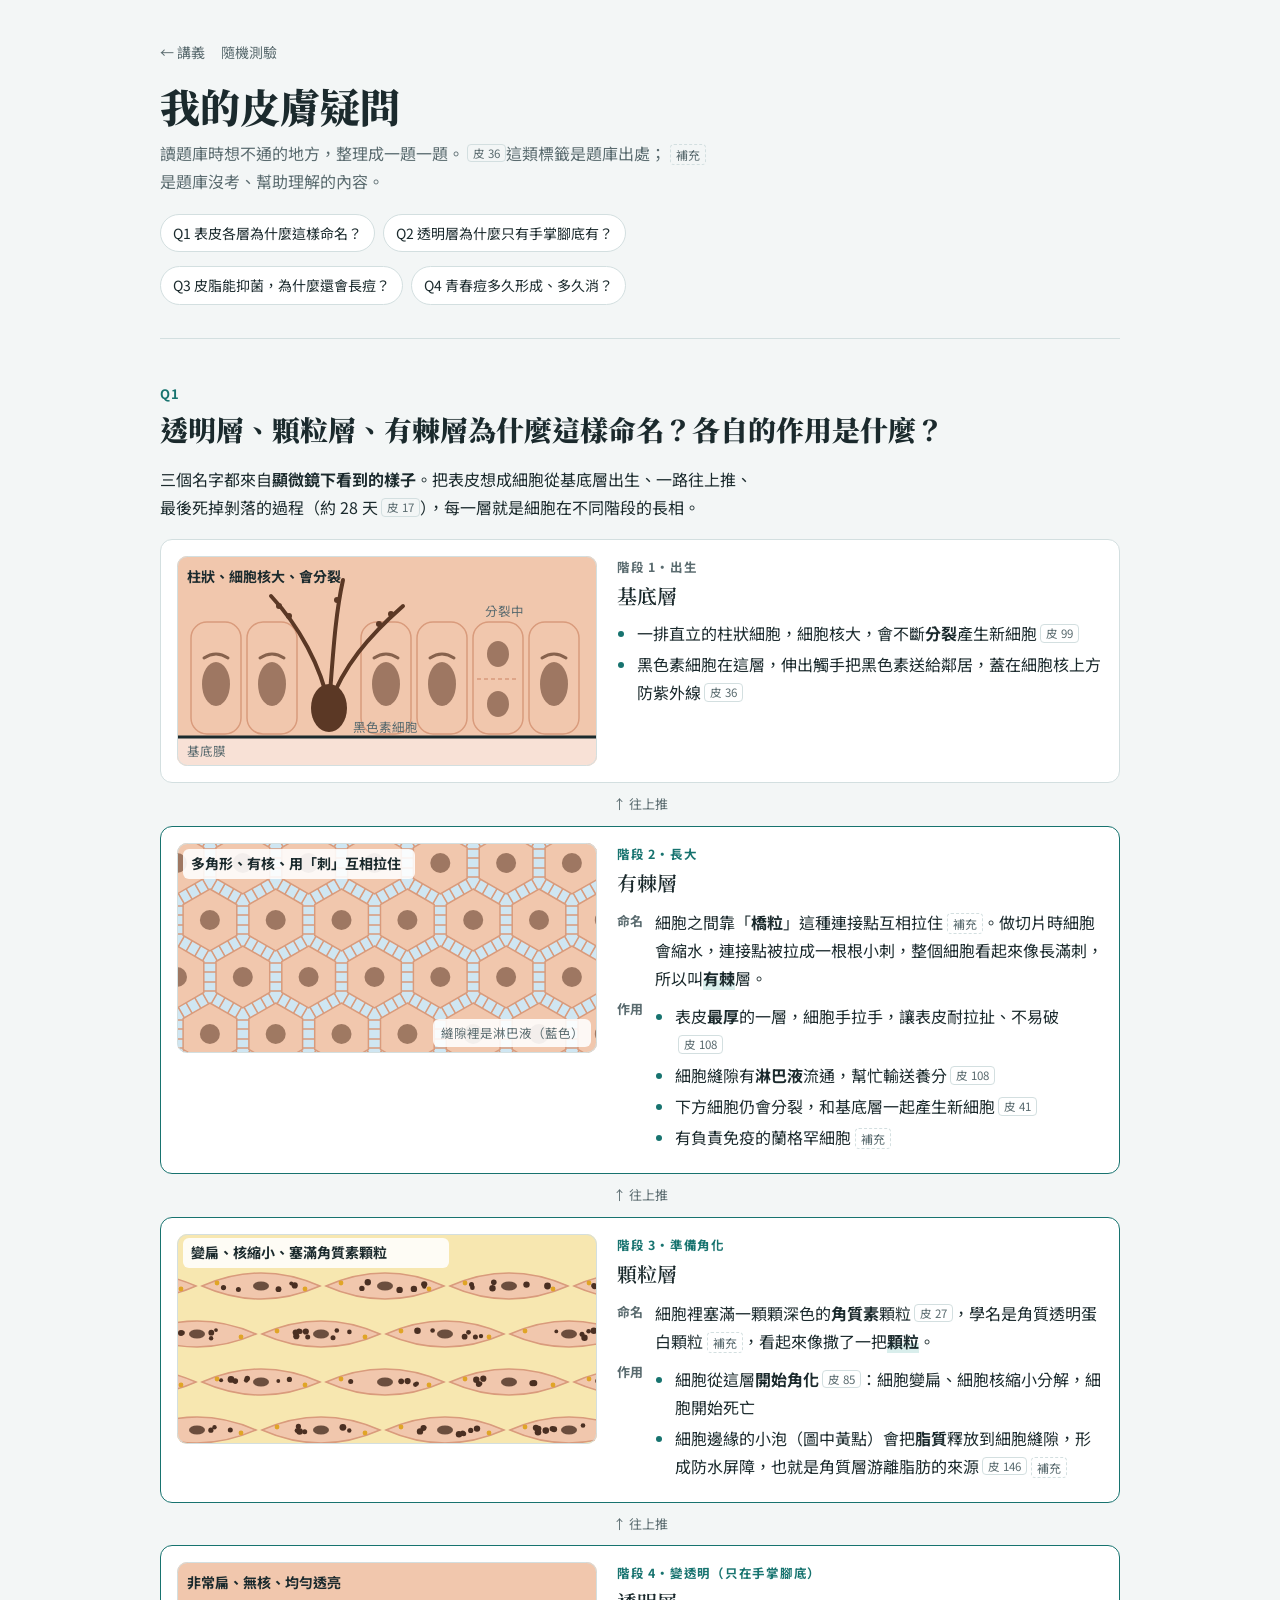
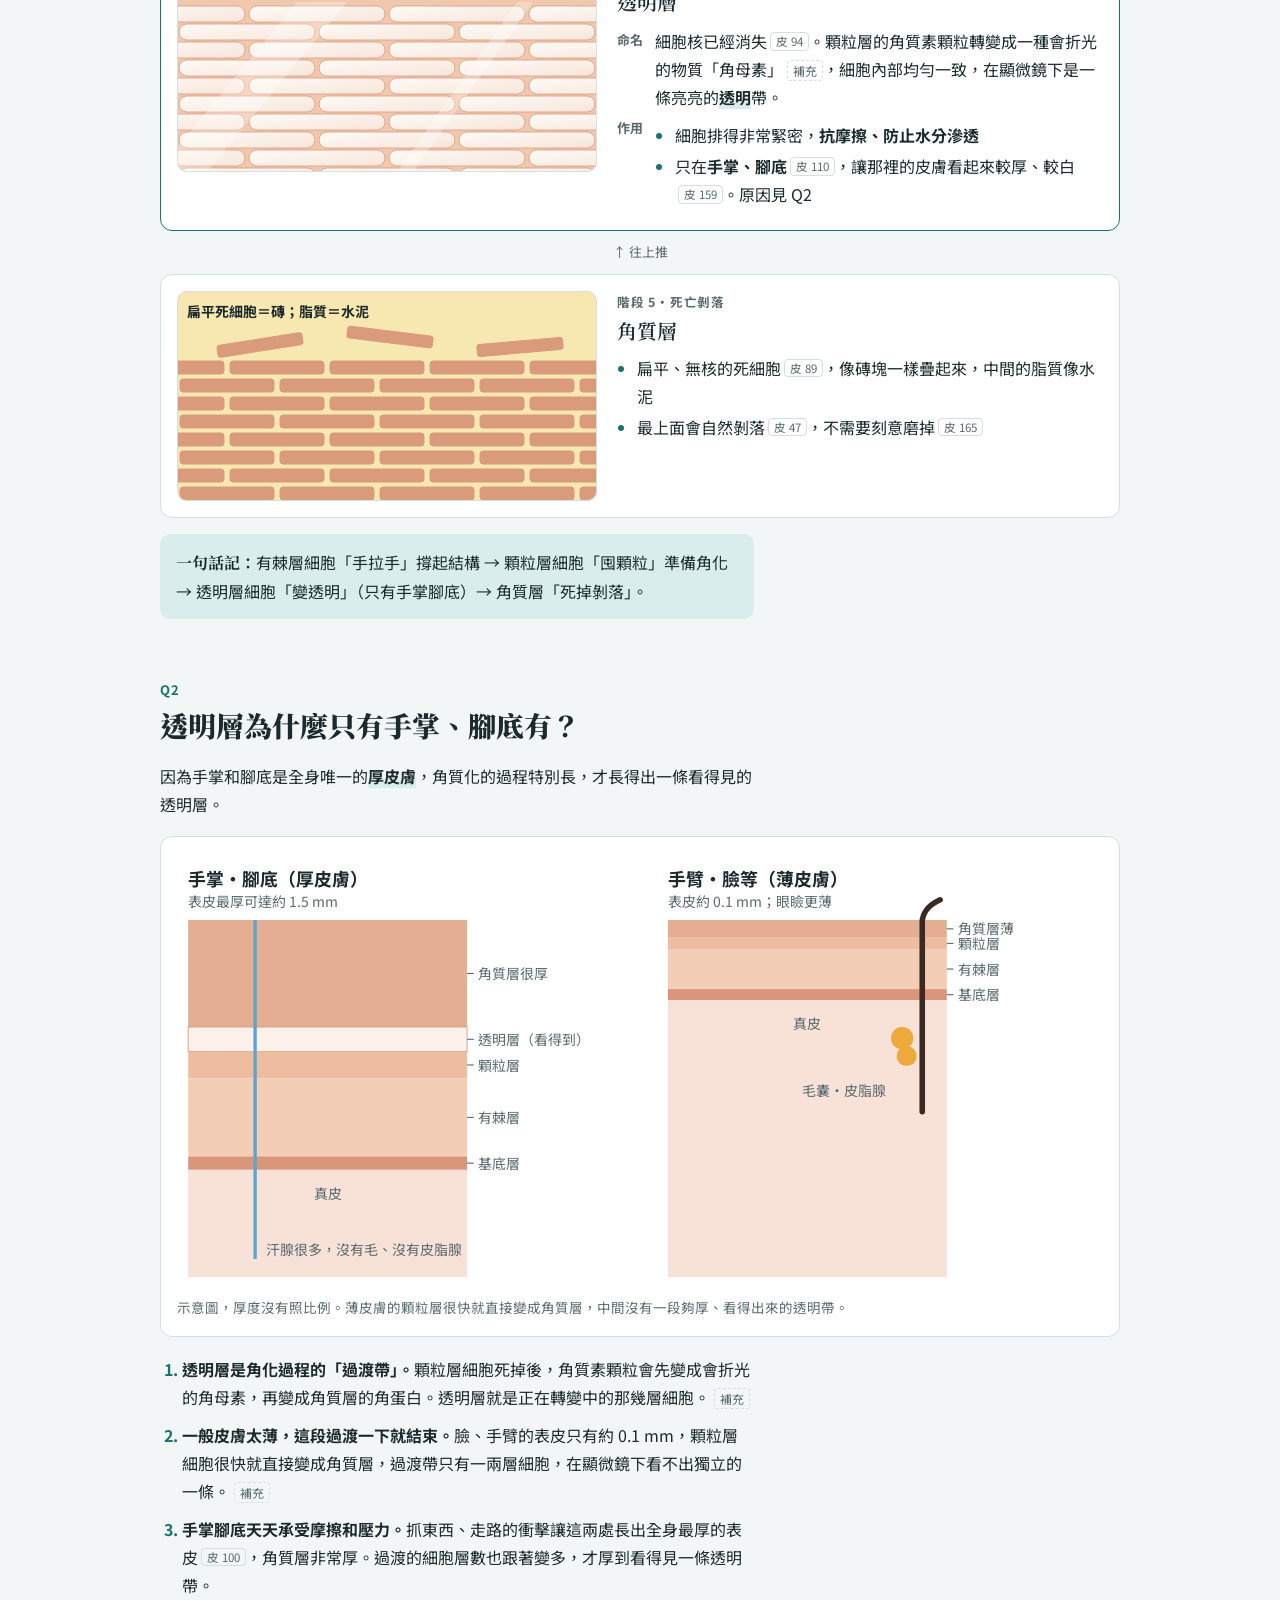
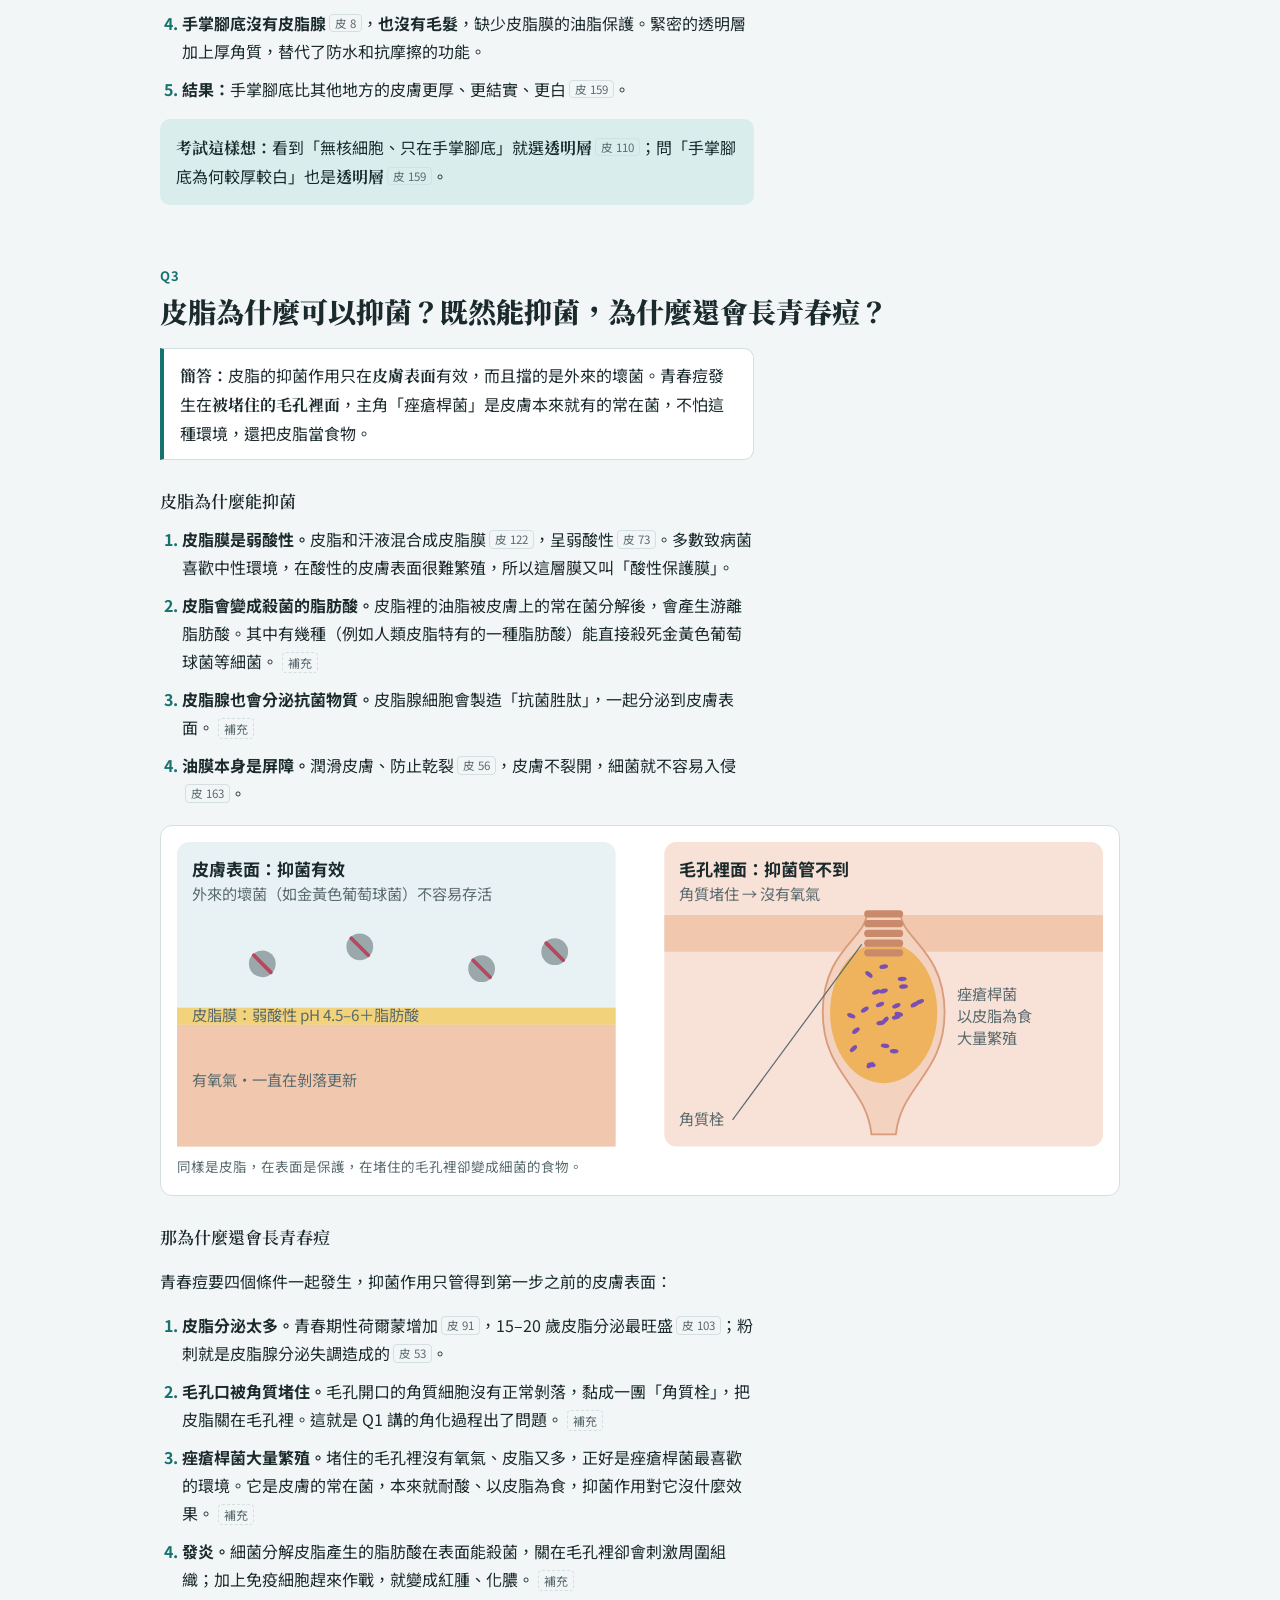
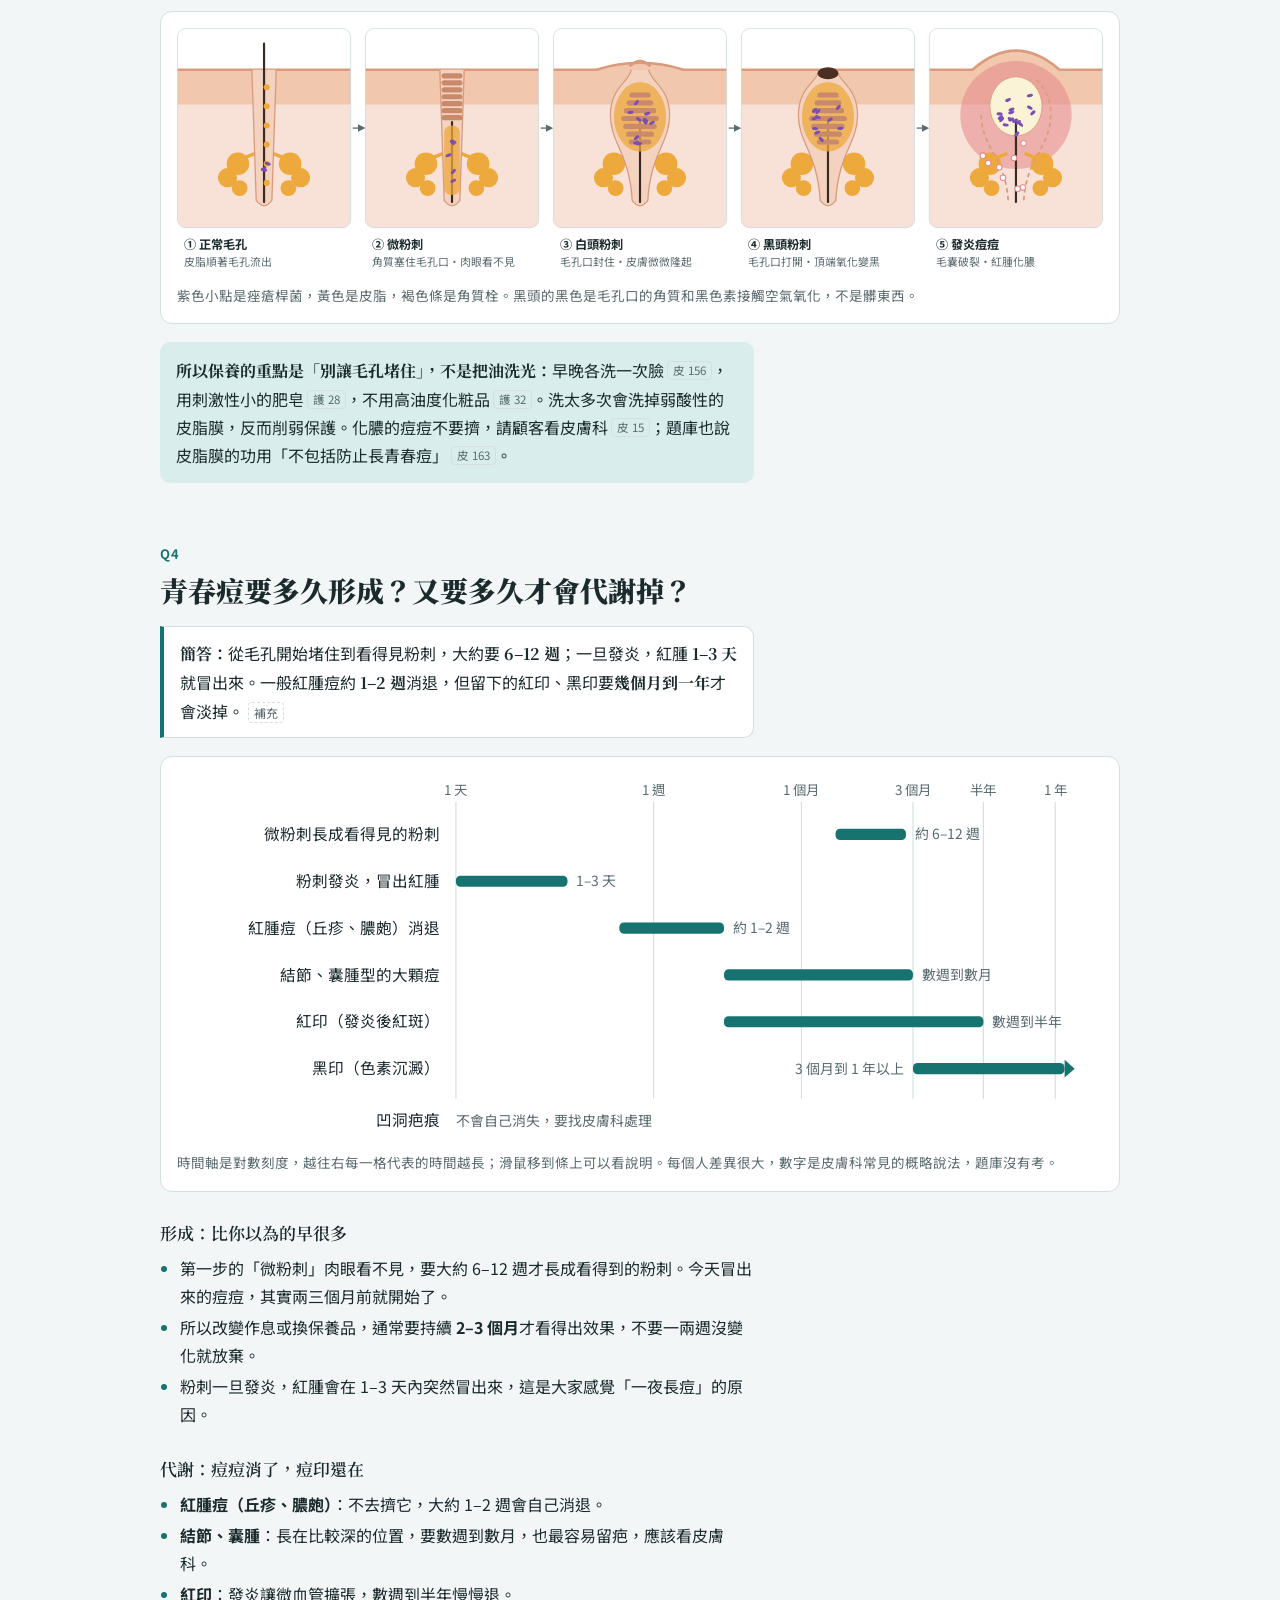
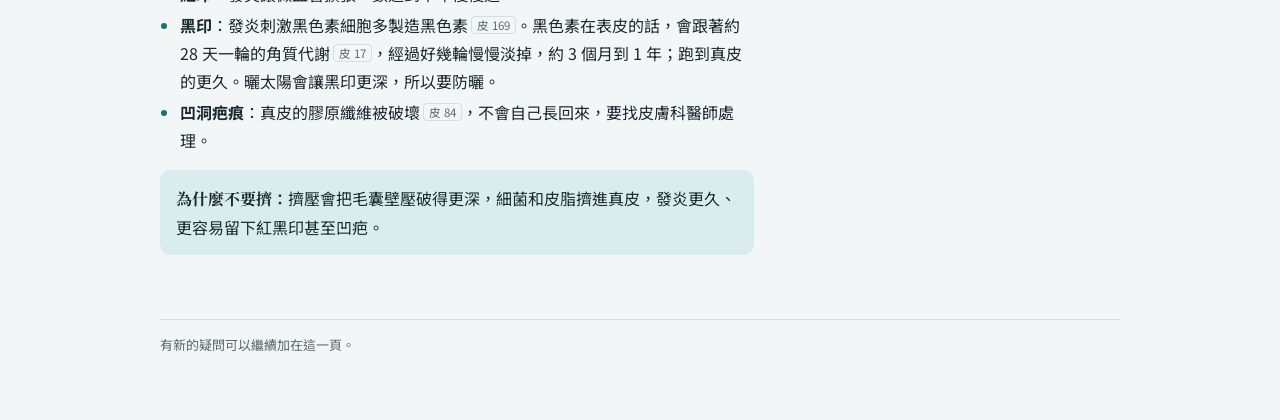
==== commit 4effbb88: "Add acne questions to notes page Q3 explains why sebum is antibacterial yet acne still forms, with a" ====
--- a/notes/index.html
+++ b/notes/index.html
@@ -16,6 +16,7 @@
   --lymph:#cfe6f2; --lipid:#f7e7b0; --granule:#4a2f22; --lamellar:#e0a526;
   --glass:#f6e6db; --glass-hi:#fffaf6; --shine:#ffffff; --seb:#eea93c; --sweat:#5aa6cf; --hair:#3b2a22;
   --l-corn:#e4ae92; --l-luc:#fbf1ea; --l-gran:#eebc9f; --l-spin:#f3cdb6; --l-basal:#d9967a;
+  --foll:#f3d2c0; --bug:#7a4fb3; --inflame:#e8898a; --pus:#fbf3d6; --keratin:#c98a6c; --air:#e8f2f5; --film:#f2d27a; --bad:#9aa7ab; --immune:#ffffff;
   --serif:"Noto Serif TC","Songti TC","PMingLiU",serif;
   --sans:"Noto Sans TC","PingFang TC","Microsoft JhengHei",system-ui,sans-serif;
 }
@@ -26,6 +27,7 @@
   --lymph:#23455a; --lipid:#5a4b24; --granule:#1c0f09; --lamellar:#e0a526;
   --glass:#9a7462; --glass-hi:#c9a896; --shine:#ffffff; --seb:#d69638; --sweat:#63b3db; --hair:#e0cdbf;
   --l-corn:#a8715a; --l-luc:#c9a896; --l-gran:#8f5e4a; --l-spin:#7a4f3e; --l-basal:#5e3a2c;
+  --foll:#744c3d; --bug:#c39af0; --inflame:#8e3b40; --pus:#d8cfa8; --keratin:#c08466; --air:#1d2c31; --film:#a88a36; --bad:#6d7b7f; --immune:#e8e8e8;
   color-scheme:dark }}
 :root[data-theme="dark"]{
   --bg:#111a1c; --paper:#182326; --fg:#e2ebeb; --muted:#9db0b3; --line:#2b3b3e;
@@ -34,6 +36,7 @@
   --lymph:#23455a; --lipid:#5a4b24; --granule:#1c0f09; --lamellar:#e0a526;
   --glass:#9a7462; --glass-hi:#c9a896; --shine:#ffffff; --seb:#d69638; --sweat:#63b3db; --hair:#e0cdbf;
   --l-corn:#a8715a; --l-luc:#c9a896; --l-gran:#8f5e4a; --l-spin:#7a4f3e; --l-basal:#5e3a2c;
+  --foll:#744c3d; --bug:#c39af0; --inflame:#8e3b40; --pus:#d8cfa8; --keratin:#c08466; --air:#1d2c31; --film:#a88a36; --bad:#6d7b7f; --immune:#e8e8e8;
   color-scheme:dark }
 *{box-sizing:border-box}
 body{margin:0;background:var(--bg);color:var(--fg);font-family:var(--sans);font-size:16px;line-height:1.75;padding-inline:16px;padding-block:0 64px}
@@ -108,6 +111,32 @@
 .lead{stroke:var(--muted);stroke-width:1}
 .hair{fill:none;stroke:var(--hair);stroke-width:5;stroke-linecap:round}
 .sebum{fill:var(--seb)} .sweat{fill:none;stroke:var(--sweat);stroke-width:3}
+.surface{fill:none;stroke:var(--corn);stroke-width:3}
+.inflame{fill:var(--inflame);opacity:.55}
+.duct{stroke:var(--seb);stroke-width:4}
+.foll{fill:var(--foll);stroke:var(--corn);stroke-width:1.5}
+.foll-broken{fill:none;stroke:var(--corn);stroke-width:2;stroke-dasharray:5 4}
+.pus{fill:var(--pus);stroke:var(--corn);stroke-width:1}
+.hairline{stroke:var(--hair);stroke-width:2.5;stroke-linecap:round}
+.sebum-drop{fill:var(--seb)} .sebum-fill{fill:var(--seb);opacity:.75}
+.keratin{fill:var(--keratin)}
+.bug{fill:var(--bug)}
+.closed{fill:none;stroke:var(--corn);stroke-width:3}
+.blackhead{fill:var(--granule)}
+.immune{fill:var(--immune);stroke:var(--inflame);stroke-width:1.2}
+.arrow{stroke:var(--muted);stroke-width:1.5} .arrowhead{fill:var(--muted)}
+.bg-air{fill:var(--air)} .film{fill:var(--film)}
+.bad{fill:var(--bad)} .nope{stroke:var(--mark);stroke-width:3;stroke-linecap:round}
+.grid{stroke:var(--line);stroke-width:1}
+.axis{font-size:12px;fill:var(--muted);font-variant-numeric:tabular-nums}
+.row{font-size:14px;fill:var(--fg)}
+.val{font-size:12.5px;fill:var(--muted)}
+.bar{fill:var(--accent)}
+.hit{fill:transparent}
+.mark:hover .bar{filter:brightness(1.15)}
+.answer{background:var(--paper);border:1px solid var(--line);border-left:4px solid var(--accent);border-radius:0 10px 10px 0;padding:12px 16px;max-width:66ch;margin:12px 0 18px}
+.answer b{font-family:var(--serif)}
+h4{font-size:17px;margin:26px 0 6px;font-family:var(--serif);font-weight:600}
 a:focus-visible{outline:2px solid var(--accent);outline-offset:2px;border-radius:4px}
 </style>
 
@@ -121,6 +150,8 @@
     <ul class="toc">
       <li><a href="#layers">Q1 表皮各層為什麼這樣命名？</a></li>
       <li><a href="#lucidum">Q2 透明層為什麼只有手掌腳底有？</a></li>
+      <li><a href="#sebum">Q3 皮脂能抑菌，為什麼還會長痘？</a></li>
+      <li><a href="#acne-time">Q4 青春痘多久形成、多久消？</a></li>
     </ul>
   </header>
 
@@ -230,6 +261,63 @@
     <div class="box"><b>考試這樣想：</b>看到「無核細胞、只在手掌腳底」就選<b>透明層</b><span class="q">皮 110</span>；問「手掌腳底為何較厚較白」也是<b>透明層</b><span class="q">皮 159</span>。</div>
   </section>
 
+  <section class="qa" id="sebum">
+    <div class="qlabel">Q3</div>
+    <h2>皮脂為什麼可以抑菌？既然能抑菌，為什麼還會長青春痘？</h2>
+    <div class="answer"><b>簡答：</b>皮脂的抑菌作用只在<b>皮膚表面</b>有效，而且擋的是外來的壞菌。青春痘發生在<b>被堵住的毛孔裡面</b>，主角「痤瘡桿菌」是皮膚本來就有的常在菌，不怕這種環境，還把皮脂當食物。</div>
+
+    <h4>皮脂為什麼能抑菌</h4>
+    <ol class="reasons">
+      <li><b>皮脂膜是弱酸性。</b>皮脂和汗液混合成皮脂膜<span class="q">皮 122</span>，呈弱酸性<span class="q">皮 73</span>。多數致病菌喜歡中性環境，在酸性的皮膚表面很難繁殖，所以這層膜又叫「酸性保護膜」。</li>
+      <li><b>皮脂會變成殺菌的脂肪酸。</b>皮脂裡的油脂被皮膚上的常在菌分解後，會產生游離脂肪酸。其中有幾種（例如人類皮脂特有的一種脂肪酸）能直接殺死金黃色葡萄球菌等細菌。<span class="extra">補充</span></li>
+      <li><b>皮脂腺也會分泌抗菌物質。</b>皮脂腺細胞會製造「抗菌胜肽」，一起分泌到皮膚表面。<span class="extra">補充</span></li>
+      <li><b>油膜本身是屏障。</b>潤滑皮膚、防止乾裂<span class="q">皮 56</span>，皮膚不裂開，細菌就不容易入侵<span class="q">皮 163</span>。</li>
+    </ol>
+    <figure>
+      <div class="scroll"><svg viewBox="0 0 760 250" role="img" aria-label="皮膚表面與堵住的毛孔比較"><rect x="0" y="0" width="360" height="250" rx="10" class="bg-air"/><rect x="0" y="150" width="360" height="100" class="bg-cell"/><rect x="0" y="136" width="360" height="14" class="film"/><text x="12" y="147" class="t-s">皮脂膜：弱酸性 pH 4.5–6＋脂肪酸</text><circle cx="70" cy="100" r="11" class="bad"/><path d="M63 93 L 77 107" class="nope"/><circle cx="150" cy="86" r="11" class="bad"/><path d="M143 79 L 157 93" class="nope"/><circle cx="250" cy="104" r="11" class="bad"/><path d="M243 97 L 257 111" class="nope"/><circle cx="310" cy="90" r="11" class="bad"/><path d="M303 83 L 317 97" class="nope"/><text x="12" y="28" class="t">皮膚表面：抑菌有效</text><text x="12" y="48" class="t-s">外來的壞菌（如金黃色葡萄球菌）不容易存活</text><text x="12" y="200" class="t-s">有氧氣・一直在剝落更新</text><rect x="400" y="0" width="360" height="250" rx="10" class="bg-derm"/><rect x="400" y="60" width="360" height="30" class="bg-cell"/><path d="M566 60 C 564 80, 530 90, 530 140 C 530 190, 566 200, 570 240 H 590 C 594 200, 630 190, 630 140 C 630 90, 596 80, 594 60" class="foll"/><ellipse cx="580" cy="140" rx="44" ry="58" class="sebum-fill"/><rect x="564" y="56" width="32" height="6" rx="3" class="keratin"/><rect x="564" y="64" width="32" height="6" rx="3" class="keratin"/><rect x="564" y="72" width="32" height="6" rx="3" class="keratin"/><rect x="564" y="80" width="32" height="6" rx="3" class="keratin"/><rect x="564" y="88" width="32" height="6" rx="3" class="keratin"/><ellipse cx="577" cy="133.4" rx="3.6" ry="1.8199999999999998" class="bug" transform="rotate(-23 577 133.4)"/><ellipse cx="595.2" cy="112.4" rx="3.6" ry="1.8199999999999998" class="bug" transform="rotate(-1 595.2 112.4)"/><ellipse cx="609.7" cy="131.1" rx="3.6" ry="1.8199999999999998" class="bug" transform="rotate(-22 609.7 131.1)"/><ellipse cx="553.4" cy="142.6" rx="3.6" ry="1.8199999999999998" class="bug" transform="rotate(24 553.4 142.6)"/><ellipse cx="580" cy="102.3" rx="3.6" ry="1.8199999999999998" class="bug" transform="rotate(-10 580 102.3)"/><ellipse cx="590.4" cy="134.4" rx="3.6" ry="1.8199999999999998" class="bug" transform="rotate(-24 590.4 134.4)"/><ellipse cx="564.5" cy="137.6" rx="3.6" ry="1.8199999999999998" class="bug" transform="rotate(-33 564.5 137.6)"/><ellipse cx="569.1" cy="183.2" rx="3.6" ry="1.8199999999999998" class="bug" transform="rotate(-33 569.1 183.2)"/><ellipse cx="592.4" cy="141.3" rx="3.6" ry="1.8199999999999998" class="bug" transform="rotate(13 592.4 141.3)"/><ellipse cx="577.6" cy="148.6" rx="3.6" ry="1.8199999999999998" class="bug" transform="rotate(-6 577.6 148.6)"/><ellipse cx="581.2" cy="146.3" rx="3.6" ry="1.8199999999999998" class="bug" transform="rotate(-45 581.2 146.3)"/><ellipse cx="567.9" cy="108.7" rx="3.6" ry="1.8199999999999998" class="bug" transform="rotate(41 567.9 108.7)"/><ellipse cx="555.2" cy="169.6" rx="3.6" ry="1.8199999999999998" class="bug" transform="rotate(-42 555.2 169.6)"/><ellipse cx="590.2" cy="143.8" rx="3.6" ry="1.8199999999999998" class="bug" transform="rotate(-15 590.2 143.8)"/><ellipse cx="605.4" cy="133.4" rx="3.6" ry="1.8199999999999998" class="bug" transform="rotate(-29 605.4 133.4)"/><ellipse cx="557.2" cy="154.8" rx="3.6" ry="1.8199999999999998" class="bug" transform="rotate(-36 557.2 154.8)"/><ellipse cx="581.2" cy="167.3" rx="3.6" ry="1.8199999999999998" class="bug" transform="rotate(7 581.2 167.3)"/><ellipse cx="569.9" cy="182.9" rx="3.6" ry="1.8199999999999998" class="bug" transform="rotate(10 569.9 182.9)"/><ellipse cx="579.9" cy="122.3" rx="3.6" ry="1.8199999999999998" class="bug" transform="rotate(-15 579.9 122.3)"/><ellipse cx="573.9" cy="123.1" rx="3.6" ry="1.8199999999999998" class="bug" transform="rotate(-23 573.9 123.1)"/><ellipse cx="588.6" cy="171.7" rx="3.6" ry="1.8199999999999998" class="bug" transform="rotate(2 588.6 171.7)"/><ellipse cx="596.3" cy="118.6" rx="3.6" ry="1.8199999999999998" class="bug" transform="rotate(-2 596.3 118.6)"/><text x="412" y="28" class="t">毛孔裡面：抑菌管不到</text><text x="412" y="48" class="t-s">角質堵住 → 沒有氧氣</text><text x="640" y="130" class="t-s">痤瘡桿菌</text><text x="640" y="148" class="t-s">以皮脂為食</text><text x="640" y="166" class="t-s">大量繁殖</text><text x="412" y="232" class="t-s">角質栓</text><path d="M456 228 L 562 84" class="lead"/></svg></div>
+      <figcaption>同樣是皮脂，在表面是保護，在堵住的毛孔裡卻變成細菌的食物。</figcaption>
+    </figure>
+
+    <h4>那為什麼還會長青春痘</h4>
+    <p>青春痘要四個條件一起發生，抑菌作用只管得到第一步之前的皮膚表面：</p>
+    <ol class="reasons">
+      <li><b>皮脂分泌太多。</b>青春期性荷爾蒙增加<span class="q">皮 91</span>，15–20 歲皮脂分泌最旺盛<span class="q">皮 103</span>；粉刺就是皮脂腺分泌失調造成的<span class="q">皮 53</span>。</li>
+      <li><b>毛孔口被角質堵住。</b>毛孔開口的角質細胞沒有正常剝落，黏成一團「角質栓」，把皮脂關在毛孔裡。這就是 Q1 講的角化過程出了問題。<span class="extra">補充</span></li>
+      <li><b>痤瘡桿菌大量繁殖。</b>堵住的毛孔裡沒有氧氣、皮脂又多，正好是痤瘡桿菌最喜歡的環境。它是皮膚的常在菌，本來就耐酸、以皮脂為食，抑菌作用對它沒什麼效果。<span class="extra">補充</span></li>
+      <li><b>發炎。</b>細菌分解皮脂產生的脂肪酸在表面能殺菌，關在毛孔裡卻會刺激周圍組織；加上免疫細胞趕來作戰，就變成紅腫、化膿。<span class="extra">補充</span></li>
+    </ol>
+    <figure>
+      <div class="scroll"><svg viewBox="0 0 1064 284" role="img" aria-label="青春痘形成的五個階段"><defs><marker id="ar3" viewBox="0 0 10 10" refX="5" refY="5" markerWidth="6" markerHeight="6" orient="auto"><path d="M0 0 L10 5 L0 10 z" class="arrowhead"/></marker></defs><g clip-path="url(#st0)"><clipPath id="st0"><rect x="0" y="0" width="200" height="230" rx="10"/></clipPath><rect x="0" y="48" width="200" height="182" class="bg-derm"/><path d="M0 48 H50 Q 100 48 150 48 H200 V88 H0 Z" class="bg-cell"/><path d="M0 48 H50 Q 100 48 150 48 H200" class="surface"/><path d="M90 144 L 70 152" class="duct"/><circle cx="70" cy="156" r="13" class="sebum"/><circle cx="58" cy="172" r="11" class="sebum"/><circle cx="72" cy="184" r="9" class="sebum"/><path d="M110 144 L 130 152" class="duct"/><circle cx="130" cy="156" r="13" class="sebum"/><circle cx="142" cy="172" r="11" class="sebum"/><circle cx="128" cy="184" r="9" class="sebum"/><path d="M86 48 L 91 198 Q 100 210 109 198 L 114 48" class="foll"/><line x1="100" y1="200" x2="100" y2="18" class="hairline"/><circle cx="103" cy="68" r="3.5" class="sebum-drop"/><circle cx="103" cy="90" r="3.5" class="sebum-drop"/><circle cx="103" cy="112" r="3.5" class="sebum-drop"/><circle cx="103" cy="134" r="3.5" class="sebum-drop"/><circle cx="103" cy="156" r="3.5" class="sebum-drop"/><circle cx="103" cy="178" r="3.5" class="sebum-drop"/><ellipse cx="99.5" cy="161.6" rx="3.6" ry="1.8199999999999998" class="bug" transform="rotate(-27 99.5 161.6)"/><ellipse cx="104.2" cy="155.9" rx="3.6" ry="1.8199999999999998" class="bug" transform="rotate(15 104.2 155.9)"/><ellipse cx="100.1" cy="163.2" rx="3.6" ry="1.8199999999999998" class="bug" transform="rotate(10 100.1 163.2)"/></g><rect x="0.5" y="0.5" width="199" height="229" rx="10" class="frame"/><text x="8" y="254" class="t">① 正常毛孔</text><text x="8" y="274" class="t-s">皮脂順著毛孔流出</text><path d="M202 115 H 212" class="arrow" marker-end="url(#ar3)"/><g clip-path="url(#st1)"><clipPath id="st1"><rect x="216" y="0" width="200" height="230" rx="10"/></clipPath><rect x="216" y="48" width="200" height="182" class="bg-derm"/><path d="M216 48 H266 Q 316 48 366 48 H416 V88 H216 Z" class="bg-cell"/><path d="M216 48 H266 Q 316 48 366 48 H416" class="surface"/><path d="M306 144 L 286 152" class="duct"/><circle cx="286" cy="156" r="13" class="sebum"/><circle cx="274" cy="172" r="11" class="sebum"/><circle cx="288" cy="184" r="9" class="sebum"/><path d="M326 144 L 346 152" class="duct"/><circle cx="346" cy="156" r="13" class="sebum"/><circle cx="358" cy="172" r="11" class="sebum"/><circle cx="344" cy="184" r="9" class="sebum"/><path d="M302 48 L 307 198 Q 316 210 325 198 L 330 48" class="foll"/><line x1="316" y1="200" x2="316" y2="108" class="hairline"/><rect x="304" y="52" width="24" height="6" rx="3" class="keratin"/><rect x="304" y="60" width="24" height="6" rx="3" class="keratin"/><rect x="304" y="68" width="24" height="6" rx="3" class="keratin"/><rect x="304" y="76" width="24" height="6" rx="3" class="keratin"/><rect x="304" y="84" width="24" height="6" rx="3" class="keratin"/><rect x="304" y="92" width="24" height="6" rx="3" class="keratin"/><rect x="304" y="100" width="24" height="6" rx="3" class="keratin"/><rect x="307" y="112" width="18" height="80" rx="8" class="sebum-fill"/><ellipse cx="317.3" cy="175.6" rx="3.6" ry="1.8199999999999998" class="bug" transform="rotate(-26 317.3 175.6)"/><ellipse cx="311.9" cy="146.2" rx="3.6" ry="1.8199999999999998" class="bug" transform="rotate(-20 311.9 146.2)"/><ellipse cx="317.9" cy="130.5" rx="3.6" ry="1.8199999999999998" class="bug" transform="rotate(26 317.9 130.5)"/><ellipse cx="317.5" cy="164.9" rx="3.6" ry="1.8199999999999998" class="bug" transform="rotate(-47 317.5 164.9)"/><ellipse cx="316.3" cy="131.6" rx="3.6" ry="1.8199999999999998" class="bug" transform="rotate(49 316.3 131.6)"/></g><rect x="216.5" y="0.5" width="199" height="229" rx="10" class="frame"/><text x="224" y="254" class="t">② 微粉刺</text><text x="224" y="274" class="t-s">角質塞住毛孔口・肉眼看不見</text><path d="M418 115 H 428" class="arrow" marker-end="url(#ar3)"/><g clip-path="url(#st2)"><clipPath id="st2"><rect x="432" y="0" width="200" height="230" rx="10"/></clipPath><rect x="432" y="48" width="200" height="182" class="bg-derm"/><path d="M432 48 H482 Q 532 32 582 48 H632 V88 H432 Z" class="bg-cell"/><path d="M432 48 H482 Q 532 32 582 48 H632" class="surface"/><path d="M522 144 L 502 152" class="duct"/><circle cx="502" cy="156" r="13" class="sebum"/><circle cx="490" cy="172" r="11" class="sebum"/><circle cx="504" cy="184" r="9" class="sebum"/><path d="M542 144 L 562 152" class="duct"/><circle cx="562" cy="156" r="13" class="sebum"/><circle cx="574" cy="172" r="11" class="sebum"/><circle cx="560" cy="184" r="9" class="sebum"/><path d="M522 48 C 520 62, 498 68, 498 100 C 498 132, 520 144, 523 198 Q 532 210 541 198 C 544 144, 566 132, 566 100 C 566 68, 544 62, 542 48" class="foll"/><line x1="532" y1="200" x2="532" y2="108" class="hairline"/><ellipse cx="532" cy="102" rx="30" ry="40" class="sebum-fill"/><rect x="519.8" y="74" width="24.4" height="6" rx="3" class="keratin"/><rect x="516.6" y="83" width="30.7" height="6" rx="3" class="keratin"/><rect x="513.5" y="92" width="37" height="6" rx="3" class="keratin"/><rect x="510.4" y="101" width="43.3" height="6" rx="3" class="keratin"/><rect x="512.8" y="110" width="38.4" height="6" rx="3" class="keratin"/><rect x="516" y="119" width="32.1" height="6" rx="3" class="keratin"/><rect x="519.1" y="128" width="25.8" height="6" rx="3" class="keratin"/><ellipse cx="530.6" cy="104.9" rx="3.6" ry="1.8199999999999998" class="bug" transform="rotate(30 530.6 104.9)"/><ellipse cx="545.7" cy="109" rx="3.6" ry="1.8199999999999998" class="bug" transform="rotate(-25 545.7 109)"/><ellipse cx="537.6" cy="108" rx="3.6" ry="1.8199999999999998" class="bug" transform="rotate(49 537.6 108)"/><ellipse cx="538.5" cy="105.8" rx="3.6" ry="1.8199999999999998" class="bug" transform="rotate(36 538.5 105.8)"/><ellipse cx="540.3" cy="98.4" rx="3.6" ry="1.8199999999999998" class="bug" transform="rotate(-16 540.3 98.4)"/><ellipse cx="521.2" cy="97" rx="3.6" ry="1.8199999999999998" class="bug" transform="rotate(-7 521.2 97)"/><ellipse cx="528" cy="126" rx="3.6" ry="1.8199999999999998" class="bug" transform="rotate(-39 528 126)"/><ellipse cx="527.5" cy="131.8" rx="3.6" ry="1.8199999999999998" class="bug" transform="rotate(-11 527.5 131.8)"/><ellipse cx="530.8" cy="133" rx="3.6" ry="1.8199999999999998" class="bug" transform="rotate(-8 530.8 133)"/><ellipse cx="527.9" cy="85.8" rx="3.6" ry="1.8199999999999998" class="bug" transform="rotate(-49 527.9 85.8)"/><path d="M520 44 Q 532 32 544 44" class="closed"/></g><rect x="432.5" y="0.5" width="199" height="229" rx="10" class="frame"/><text x="440" y="254" class="t">③ 白頭粉刺</text><text x="440" y="274" class="t-s">毛孔口封住・皮膚微微隆起</text><path d="M634 115 H 644" class="arrow" marker-end="url(#ar3)"/><g clip-path="url(#st3)"><clipPath id="st3"><rect x="648" y="0" width="200" height="230" rx="10"/></clipPath><rect x="648" y="48" width="200" height="182" class="bg-derm"/><path d="M648 48 H698 Q 748 48 798 48 H848 V88 H648 Z" class="bg-cell"/><path d="M648 48 H698 Q 748 48 798 48 H848" class="surface"/><path d="M738 144 L 718 152" class="duct"/><circle cx="718" cy="156" r="13" class="sebum"/><circle cx="706" cy="172" r="11" class="sebum"/><circle cx="720" cy="184" r="9" class="sebum"/><path d="M758 144 L 778 152" class="duct"/><circle cx="778" cy="156" r="13" class="sebum"/><circle cx="790" cy="172" r="11" class="sebum"/><circle cx="776" cy="184" r="9" class="sebum"/><path d="M738 48 C 736 62, 714 68, 714 100 C 714 132, 736 144, 739 198 Q 748 210 757 198 C 760 144, 782 132, 782 100 C 782 68, 760 62, 758 48" class="foll"/><line x1="748" y1="200" x2="748" y2="108" class="hairline"/><ellipse cx="748" cy="102" rx="30" ry="40" class="sebum-fill"/><rect x="735.8" y="74" width="24.4" height="6" rx="3" class="keratin"/><rect x="732.6" y="83" width="30.7" height="6" rx="3" class="keratin"/><rect x="729.5" y="92" width="37" height="6" rx="3" class="keratin"/><rect x="726.4" y="101" width="43.3" height="6" rx="3" class="keratin"/><rect x="728.8" y="110" width="38.4" height="6" rx="3" class="keratin"/><rect x="732" y="119" width="32.1" height="6" rx="3" class="keratin"/><rect x="735.1" y="128" width="25.8" height="6" rx="3" class="keratin"/><ellipse cx="732.7" cy="94.8" rx="3.6" ry="1.8199999999999998" class="bug" transform="rotate(-38 732.7 94.8)"/><ellipse cx="759.9" cy="91.2" rx="3.6" ry="1.8199999999999998" class="bug" transform="rotate(-45 759.9 91.2)"/><ellipse cx="750.4" cy="105.3" rx="3.6" ry="1.8199999999999998" class="bug" transform="rotate(-32 750.4 105.3)"/><ellipse cx="735.6" cy="120.1" rx="3.6" ry="1.8199999999999998" class="bug" transform="rotate(-23 735.6 120.1)"/><ellipse cx="733.2" cy="115.5" rx="3.6" ry="1.8199999999999998" class="bug" transform="rotate(6 733.2 115.5)"/><ellipse cx="732.7" cy="103.9" rx="3.6" ry="1.8199999999999998" class="bug" transform="rotate(-17 732.7 103.9)"/><ellipse cx="736.5" cy="96" rx="3.6" ry="1.8199999999999998" class="bug" transform="rotate(-49 736.5 96)"/><ellipse cx="740.2" cy="128" rx="3.6" ry="1.8199999999999998" class="bug" transform="rotate(48 740.2 128)"/><ellipse cx="736.4" cy="102.5" rx="3.6" ry="1.8199999999999998" class="bug" transform="rotate(28 736.4 102.5)"/><ellipse cx="762.2" cy="115.4" rx="3.6" ry="1.8199999999999998" class="bug" transform="rotate(-8 762.2 115.4)"/><ellipse cx="748" cy="52" rx="12" ry="7" class="blackhead"/></g><rect x="648.5" y="0.5" width="199" height="229" rx="10" class="frame"/><text x="656" y="254" class="t">④ 黑頭粉刺</text><text x="656" y="274" class="t-s">毛孔口打開・頂端氧化變黑</text><path d="M850 115 H 860" class="arrow" marker-end="url(#ar3)"/><g clip-path="url(#st4)"><clipPath id="st4"><rect x="864" y="0" width="200" height="230" rx="10"/></clipPath><rect x="864" y="48" width="200" height="182" class="bg-derm"/><path d="M864 48 H914 Q 964 4 1014 48 H1064 V88 H864 Z" class="bg-cell"/><path d="M864 48 H914 Q 964 4 1014 48 H1064" class="surface"/><ellipse cx="964" cy="100" rx="64" ry="62" class="inflame"/><path d="M954 144 L 934 152" class="duct"/><circle cx="934" cy="156" r="13" class="sebum"/><circle cx="922" cy="172" r="11" class="sebum"/><circle cx="936" cy="184" r="9" class="sebum"/><path d="M974 144 L 994 152" class="duct"/><circle cx="994" cy="156" r="13" class="sebum"/><circle cx="1006" cy="172" r="11" class="sebum"/><circle cx="992" cy="184" r="9" class="sebum"/><path d="M955 198 C 952 148, 924 138, 924 98" class="foll-broken"/><path d="M973 198 C 976 148, 1004 138, 1004 98 C 1004 78, 994 66, 986 58" class="foll-broken"/><ellipse cx="964" cy="90" rx="30" ry="34" class="pus"/><line x1="964" y1="200" x2="964" y2="108" class="hairline"/><ellipse cx="979.9" cy="91.6" rx="3.6" ry="1.8199999999999998" class="bug" transform="rotate(28 979.9 91.6)"/><ellipse cx="957.7" cy="104.8" rx="3.6" ry="1.8199999999999998" class="bug" transform="rotate(28 957.7 104.8)"/><ellipse cx="946.1" cy="102.9" rx="3.6" ry="1.8199999999999998" class="bug" transform="rotate(-41 946.1 102.9)"/><ellipse cx="980" cy="77.6" rx="3.6" ry="1.8199999999999998" class="bug" transform="rotate(-15 980 77.6)"/><ellipse cx="958.5" cy="105.1" rx="3.6" ry="1.8199999999999998" class="bug" transform="rotate(-23 958.5 105.1)"/><ellipse cx="954.9" cy="82.8" rx="3.6" ry="1.8199999999999998" class="bug" transform="rotate(-24 954.9 82.8)"/><ellipse cx="969.3" cy="110.6" rx="3.6" ry="1.8199999999999998" class="bug" transform="rotate(45 969.3 110.6)"/><ellipse cx="947.6" cy="105.2" rx="3.6" ry="1.8199999999999998" class="bug" transform="rotate(-48 947.6 105.2)"/><ellipse cx="966.6" cy="108.5" rx="3.6" ry="1.8199999999999998" class="bug" transform="rotate(-42 966.6 108.5)"/><ellipse cx="958.6" cy="97" rx="3.6" ry="1.8199999999999998" class="bug" transform="rotate(-16 958.6 97)"/><ellipse cx="945.2" cy="98.7" rx="3.6" ry="1.8199999999999998" class="bug" transform="rotate(2 945.2 98.7)"/><ellipse cx="952.2" cy="111.4" rx="3.6" ry="1.8199999999999998" class="bug" transform="rotate(7 952.2 111.4)"/><ellipse cx="958.8" cy="93.6" rx="3.6" ry="1.8199999999999998" class="bug" transform="rotate(-19 958.8 93.6)"/><ellipse cx="983.4" cy="97.5" rx="3.6" ry="1.8199999999999998" class="bug" transform="rotate(-43 983.4 97.5)"/><ellipse cx="965" cy="122" rx="3.6" ry="1.8199999999999998" class="bug" transform="rotate(-45 965 122)"/><ellipse cx="963" cy="106.6" rx="3.6" ry="1.8199999999999998" class="bug" transform="rotate(-28 963 106.6)"/><circle cx="944.8" cy="159.9" r="3.2" class="immune"/><circle cx="932.2" cy="155" r="3.2" class="immune"/><circle cx="949.1" cy="172" r="3.2" class="immune"/><circle cx="965.9" cy="184.8" r="3.2" class="immune"/><circle cx="971.9" cy="183.4" r="3.2" class="immune"/><circle cx="961.8" cy="149.4" r="3.2" class="immune"/><circle cx="972.7" cy="132.5" r="3.2" class="immune"/><circle cx="925.9" cy="146.7" r="3.2" class="immune"/></g><rect x="864.5" y="0.5" width="199" height="229" rx="10" class="frame"/><text x="872" y="254" class="t">⑤ 發炎痘痘</text><text x="872" y="274" class="t-s">毛囊破裂・紅腫化膿</text></svg></div>
+      <figcaption>紫色小點是痤瘡桿菌，黃色是皮脂，褐色條是角質栓。黑頭的黑色是毛孔口的角質和黑色素接觸空氣氧化，不是髒東西。</figcaption>
+    </figure>
+    <div class="box"><b>所以保養的重點是「別讓毛孔堵住」，不是把油洗光：</b>早晚各洗一次臉<span class="q">皮 156</span>，用刺激性小的肥皂<span class="q">護 28</span>，不用高油度化粧品<span class="q">護 32</span>。洗太多次會洗掉弱酸性的皮脂膜，反而削弱保護。化膿的痘痘不要擠，請顧客看皮膚科<span class="q">皮 15</span>；題庫也說皮脂膜的功用「不包括防止長青春痘」<span class="q">皮 163</span>。</div>
+  </section>
+
+  <section class="qa" id="acne-time">
+    <div class="qlabel">Q4</div>
+    <h2>青春痘要多久形成？又要多久才會代謝掉？</h2>
+    <div class="answer"><b>簡答：</b>從毛孔開始堵住到看得見粉刺，大約要 <b>6–12 週</b>；一旦發炎，紅腫 <b>1–3 天</b>就冒出來。一般紅腫痘約 <b>1–2 週</b>消退，但留下的紅印、黑印要<b>幾個月到一年</b>才會淡掉。<span class="extra">補充</span></div>
+    <figure>
+      <div class="scroll"><svg viewBox="0 0 830 332" role="img" aria-label="青春痘形成與消退時間軸（對數時間軸）"><line x1="250" y1="26" x2="250" y2="292" class="grid"/><text x="250" y="20" text-anchor="middle" class="axis">1 天</text><line x1="427.2" y1="26" x2="427.2" y2="292" class="grid"/><text x="427.2" y="20" text-anchor="middle" class="axis">1 週</text><line x1="559.7" y1="26" x2="559.7" y2="292" class="grid"/><text x="559.7" y="20" text-anchor="middle" class="axis">1 個月</text><line x1="659.7" y1="26" x2="659.7" y2="292" class="grid"/><text x="659.7" y="20" text-anchor="middle" class="axis">3 個月</text><line x1="722.8" y1="26" x2="722.8" y2="292" class="grid"/><text x="722.8" y="20" text-anchor="middle" class="axis">半年</text><line x1="787.2" y1="26" x2="787.2" y2="292" class="grid"/><text x="787.2" y="20" text-anchor="middle" class="axis">1 年</text><text x="236" y="60" text-anchor="end" class="row">微粉刺長成看得見的粉刺</text><g class="mark"><title>微粉刺長成看得見的粉刺：約 6–12 週</title><rect x="586.3" y="41" width="71.1" height="28" class="hit"/><rect x="590.3" y="50" width="63.1" height="10" rx="4" class="bar"/></g><text x="661.5" y="59.5" text-anchor="start" class="val">約 6–12 週</text><text x="236" y="102" text-anchor="end" class="row">粉刺發炎，冒出紅腫</text><g class="mark"><title>粉刺發炎，冒出紅腫：1–3 天</title><rect x="246" y="83" width="108" height="28" class="hit"/><rect x="250" y="92" width="100" height="10" rx="4" class="bar"/></g><text x="358" y="101.5" text-anchor="start" class="val">1–3 天</text><text x="236" y="144" text-anchor="end" class="row">紅腫痘（丘疹、膿皰）消退</text><g class="mark"><title>紅腫痘（丘疹、膿皰）消退：約 1–2 週</title><rect x="392.5" y="125" width="101.8" height="28" class="hit"/><rect x="396.5" y="134" width="93.8" height="10" rx="4" class="bar"/></g><text x="498.3" y="143.5" text-anchor="start" class="val">約 1–2 週</text><text x="236" y="186" text-anchor="end" class="row">結節、囊腫型的大顆痘</text><g class="mark"><title>結節、囊腫型的大顆痘：數週到數月</title><rect x="486.3" y="167" width="177.4" height="28" class="hit"/><rect x="490.3" y="176" width="169.4" height="10" rx="4" class="bar"/></g><text x="667.7" y="185.5" text-anchor="start" class="val">數週到數月</text><text x="236" y="228" text-anchor="end" class="row">紅印（發炎後紅斑）</text><g class="mark"><title>紅印（發炎後紅斑）：數週到半年</title><rect x="486.3" y="209" width="240.5" height="28" class="hit"/><rect x="490.3" y="218" width="232.5" height="10" rx="4" class="bar"/></g><text x="730.8" y="227.5" text-anchor="start" class="val">數週到半年</text><text x="236" y="270" text-anchor="end" class="row">黑印（色素沉澱）</text><g class="mark"><title>黑印（色素沉澱）：3 個月到 1 年以上</title><rect x="655.7" y="251" width="143.8" height="28" class="hit"/><rect x="659.7" y="260" width="135.8" height="10" rx="4" class="bar"/><path d="M795.6 257 L 804.6 265 L 795.6 273 Z" class="bar"/></g><text x="651.7" y="269.5" text-anchor="end" class="val">3 個月到 1 年以上</text><text x="236" y="316" text-anchor="end" class="row">凹洞疤痕</text><text x="250" y="316" class="val">不會自己消失，要找皮膚科處理</text></svg></div>
+      <figcaption>時間軸是對數刻度，越往右每一格代表的時間越長；滑鼠移到條上可以看說明。每個人差異很大，數字是皮膚科常見的概略說法，題庫沒有考。</figcaption>
+    </figure>
+    <h4>形成：比你以為的早很多</h4>
+    <ul>
+      <li>第一步的「微粉刺」肉眼看不見，要大約 6–12 週才長成看得到的粉刺。今天冒出來的痘痘，其實兩三個月前就開始了。</li>
+      <li>所以改變作息或換保養品，通常要持續 <b>2–3 個月</b>才看得出效果，不要一兩週沒變化就放棄。</li>
+      <li>粉刺一旦發炎，紅腫會在 1–3 天內突然冒出來，這是大家感覺「一夜長痘」的原因。</li>
+    </ul>
+    <h4>代謝：痘痘消了，痘印還在</h4>
+    <ul>
+      <li><b>紅腫痘（丘疹、膿皰）</b>：不去擠它，大約 1–2 週會自己消退。</li>
+      <li><b>結節、囊腫</b>：長在比較深的位置，要數週到數月，也最容易留疤，應該看皮膚科。</li>
+      <li><b>紅印</b>：發炎讓微血管擴張，數週到半年慢慢退。</li>
+      <li><b>黑印</b>：發炎刺激黑色素細胞多製造黑色素<span class="q">皮 169</span>。黑色素在表皮的話，會跟著約 28 天一輪的角質代謝<span class="q">皮 17</span>，經過好幾輪慢慢淡掉，約 3 個月到 1 年；跑到真皮的更久。曬太陽會讓黑印更深，所以要防曬。</li>
+      <li><b>凹洞疤痕</b>：真皮的膠原纖維被破壞<span class="q">皮 84</span>，不會自己長回來，要找皮膚科醫師處理。</li>
+    </ul>
+    <div class="box"><b>為什麼不要擠：</b>擠壓會把毛囊壁壓破得更深，細菌和皮脂擠進真皮，發炎更久、更容易留下紅黑印甚至凹疤。</div>
+  </section>
+
   <footer>有新的疑問可以繼續加在這一頁。</footer>
 </div>
 
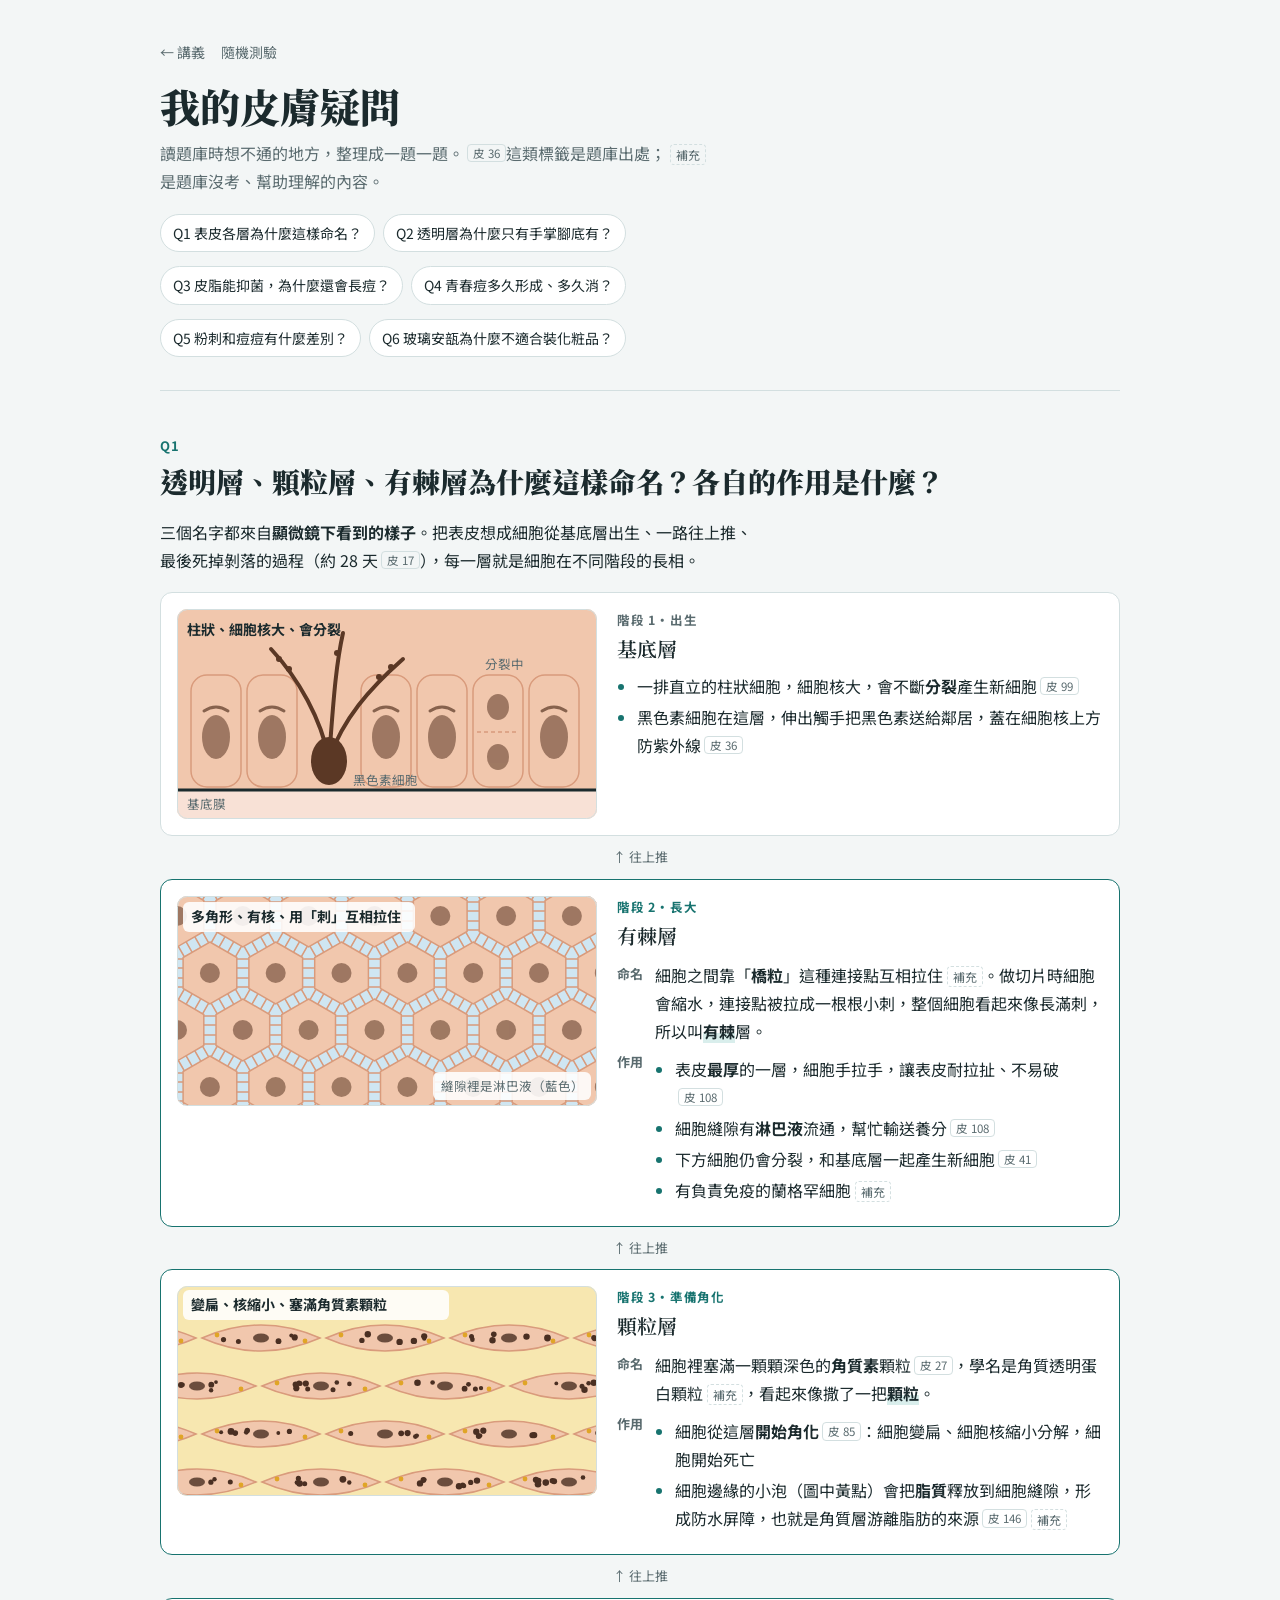
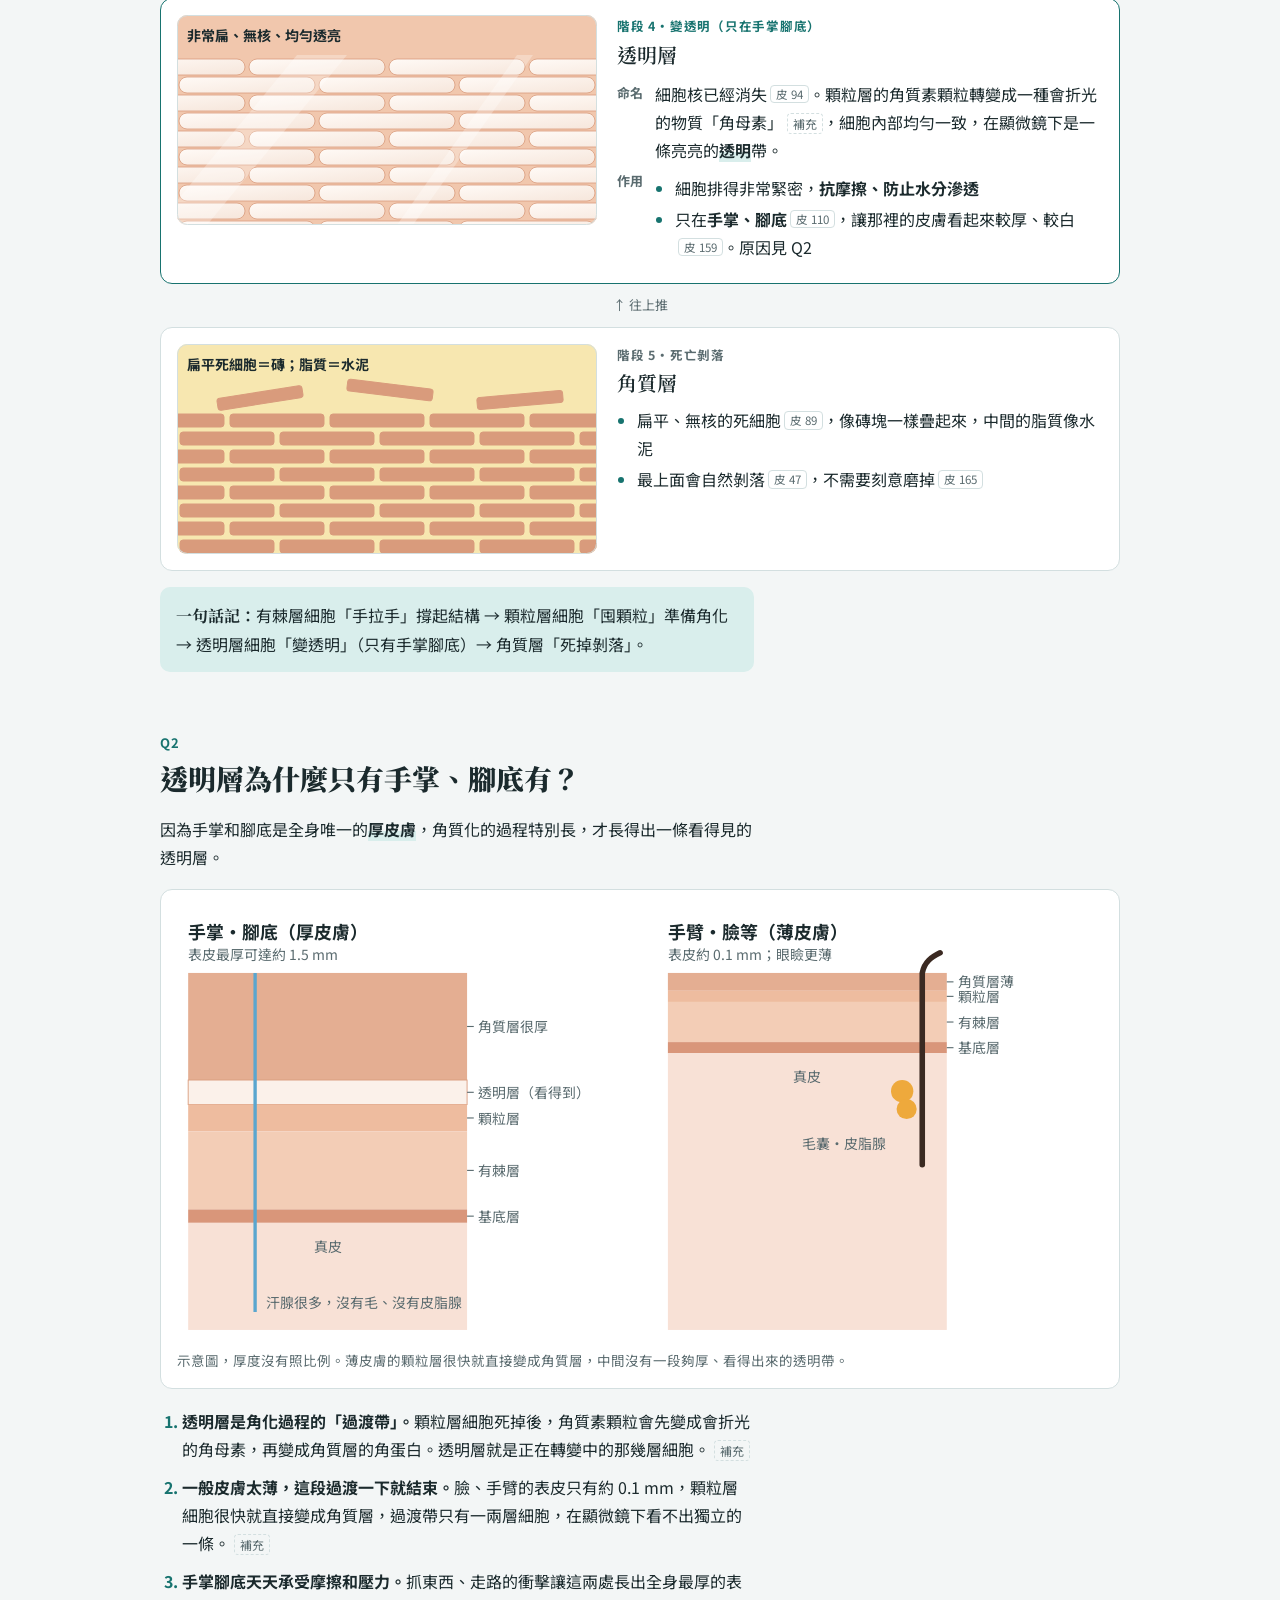
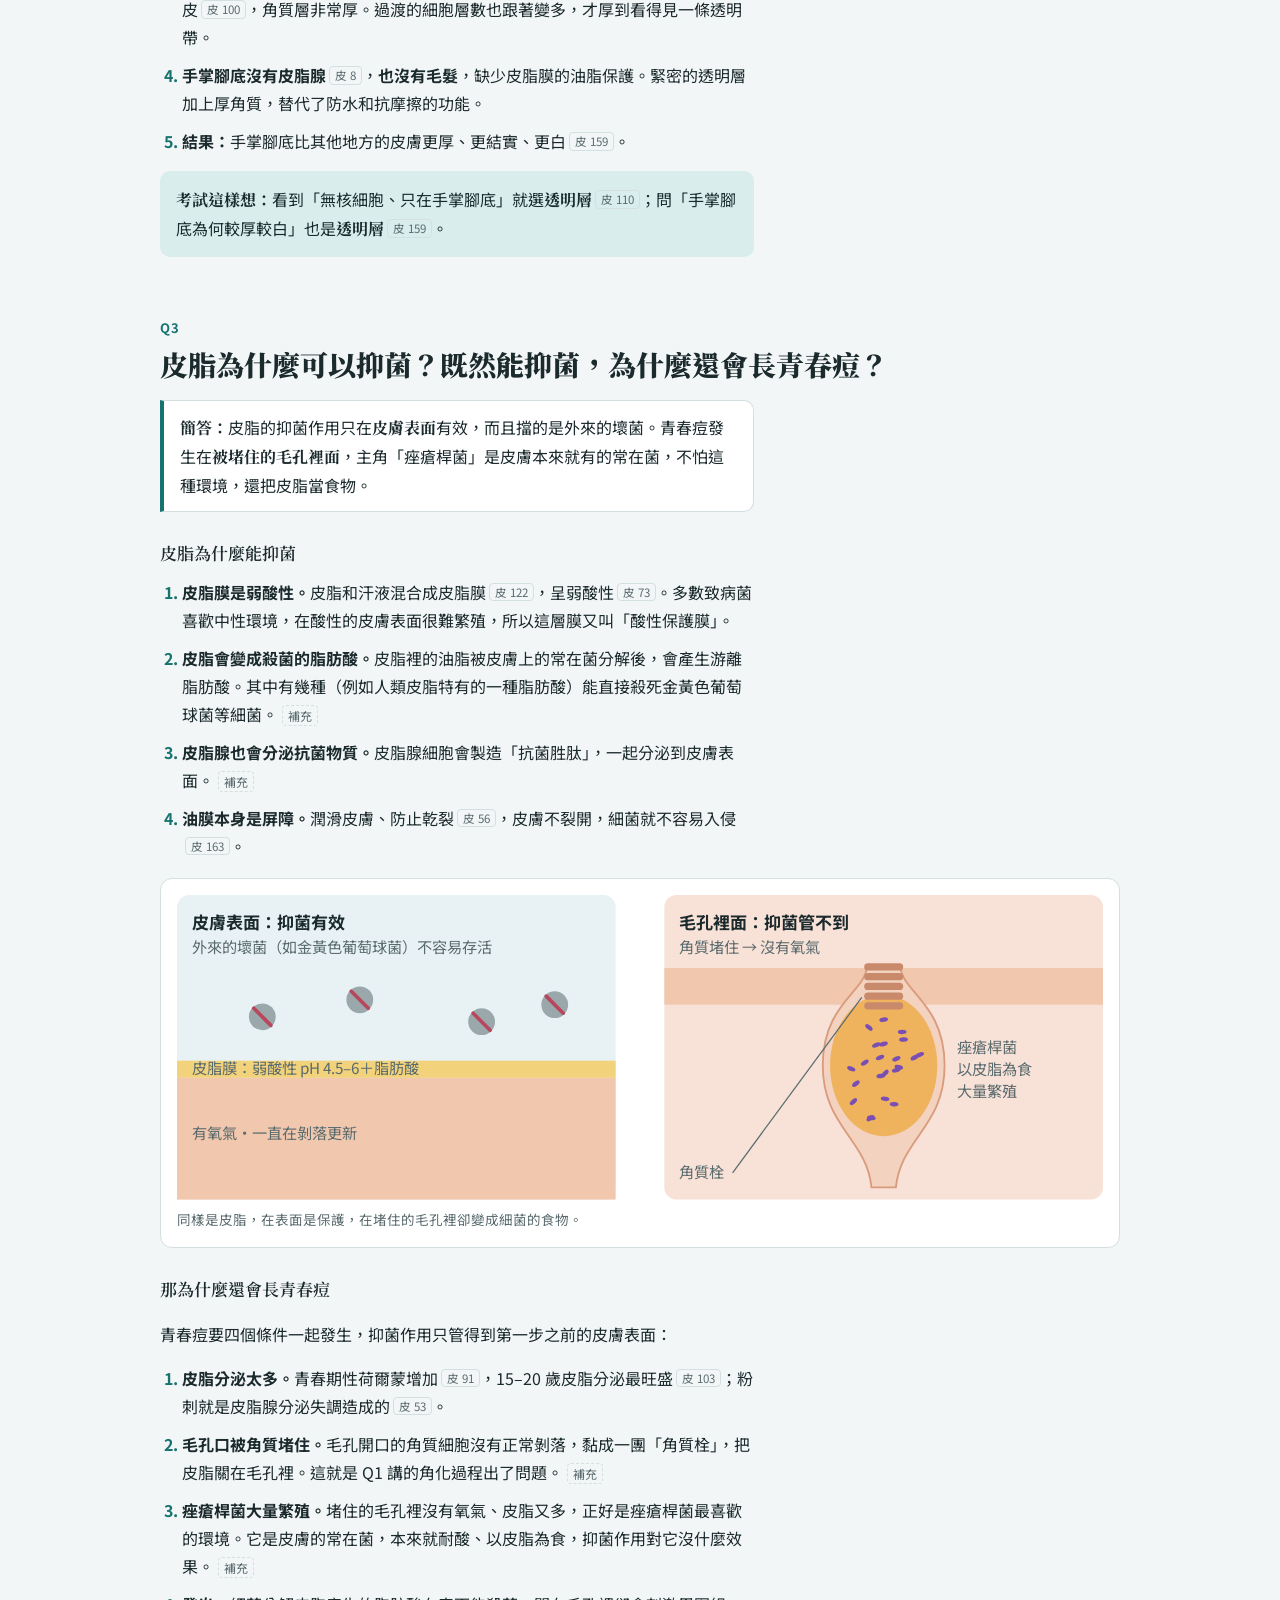
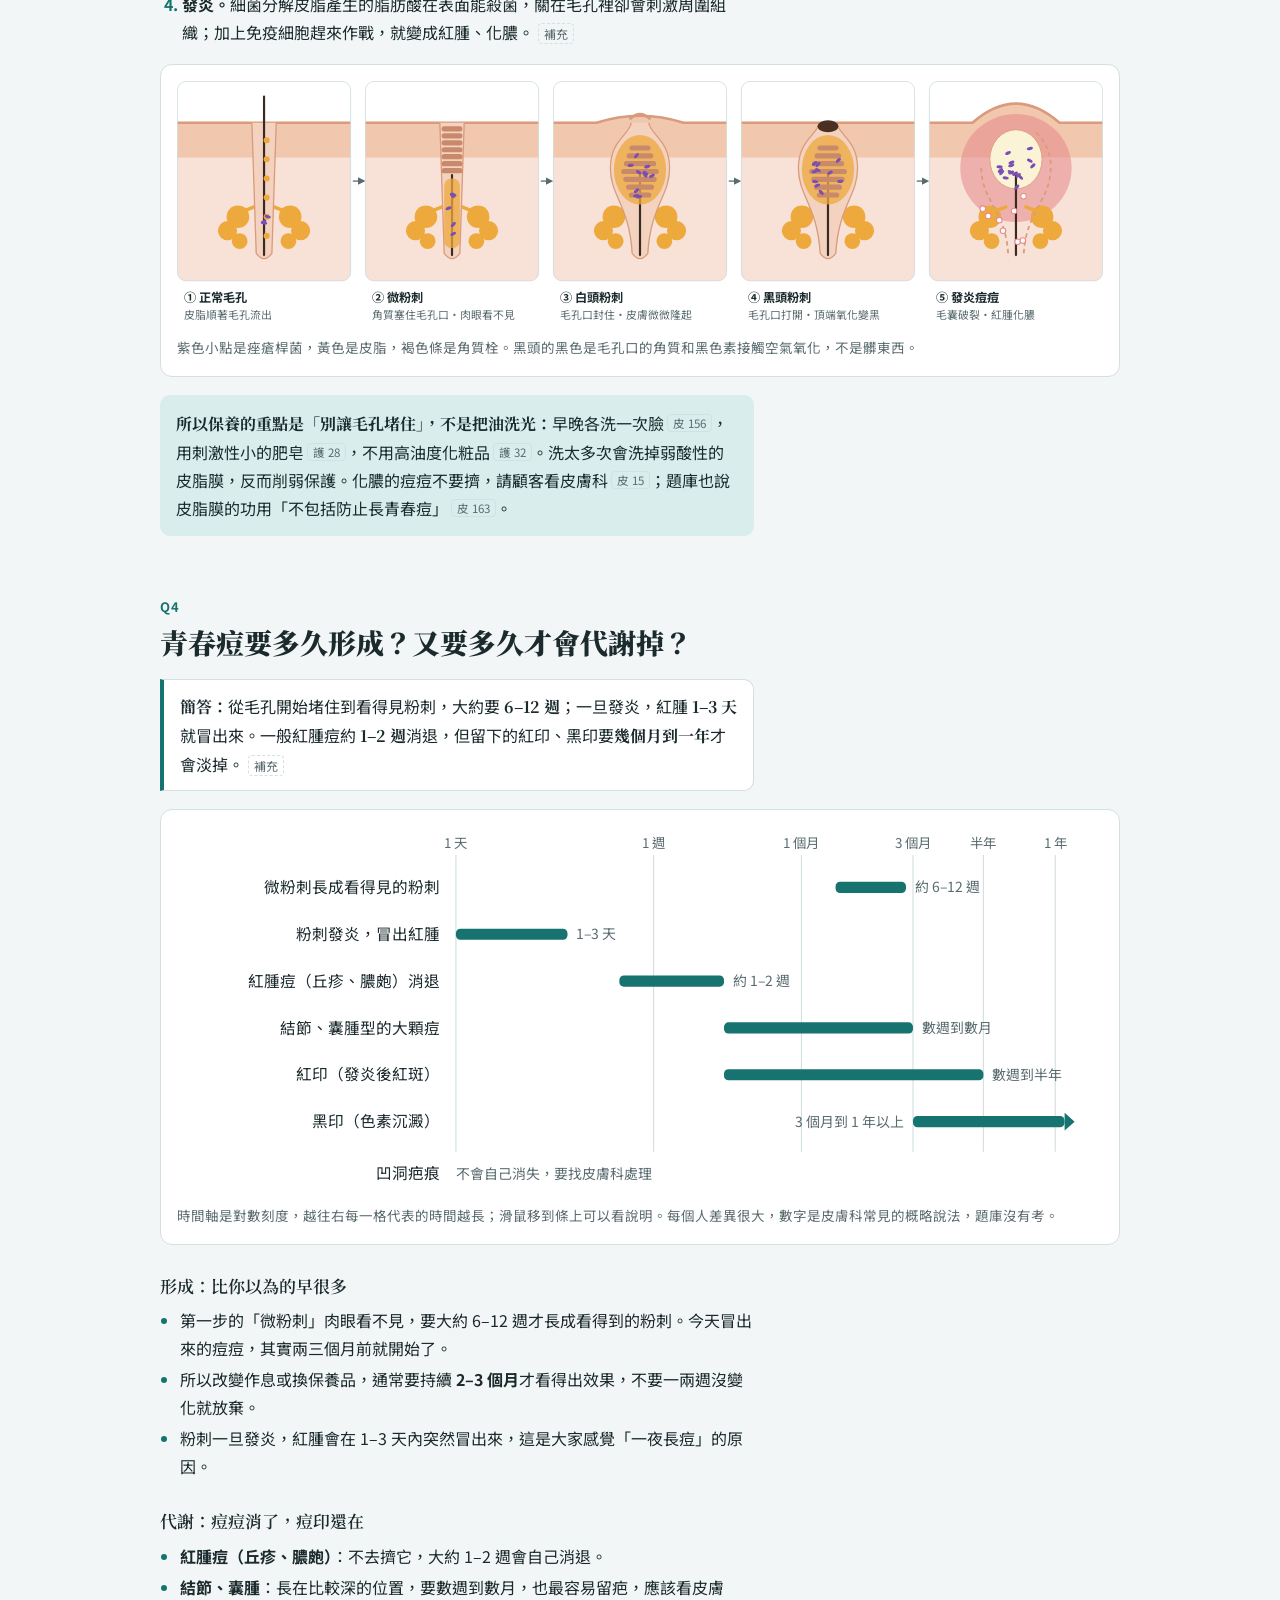
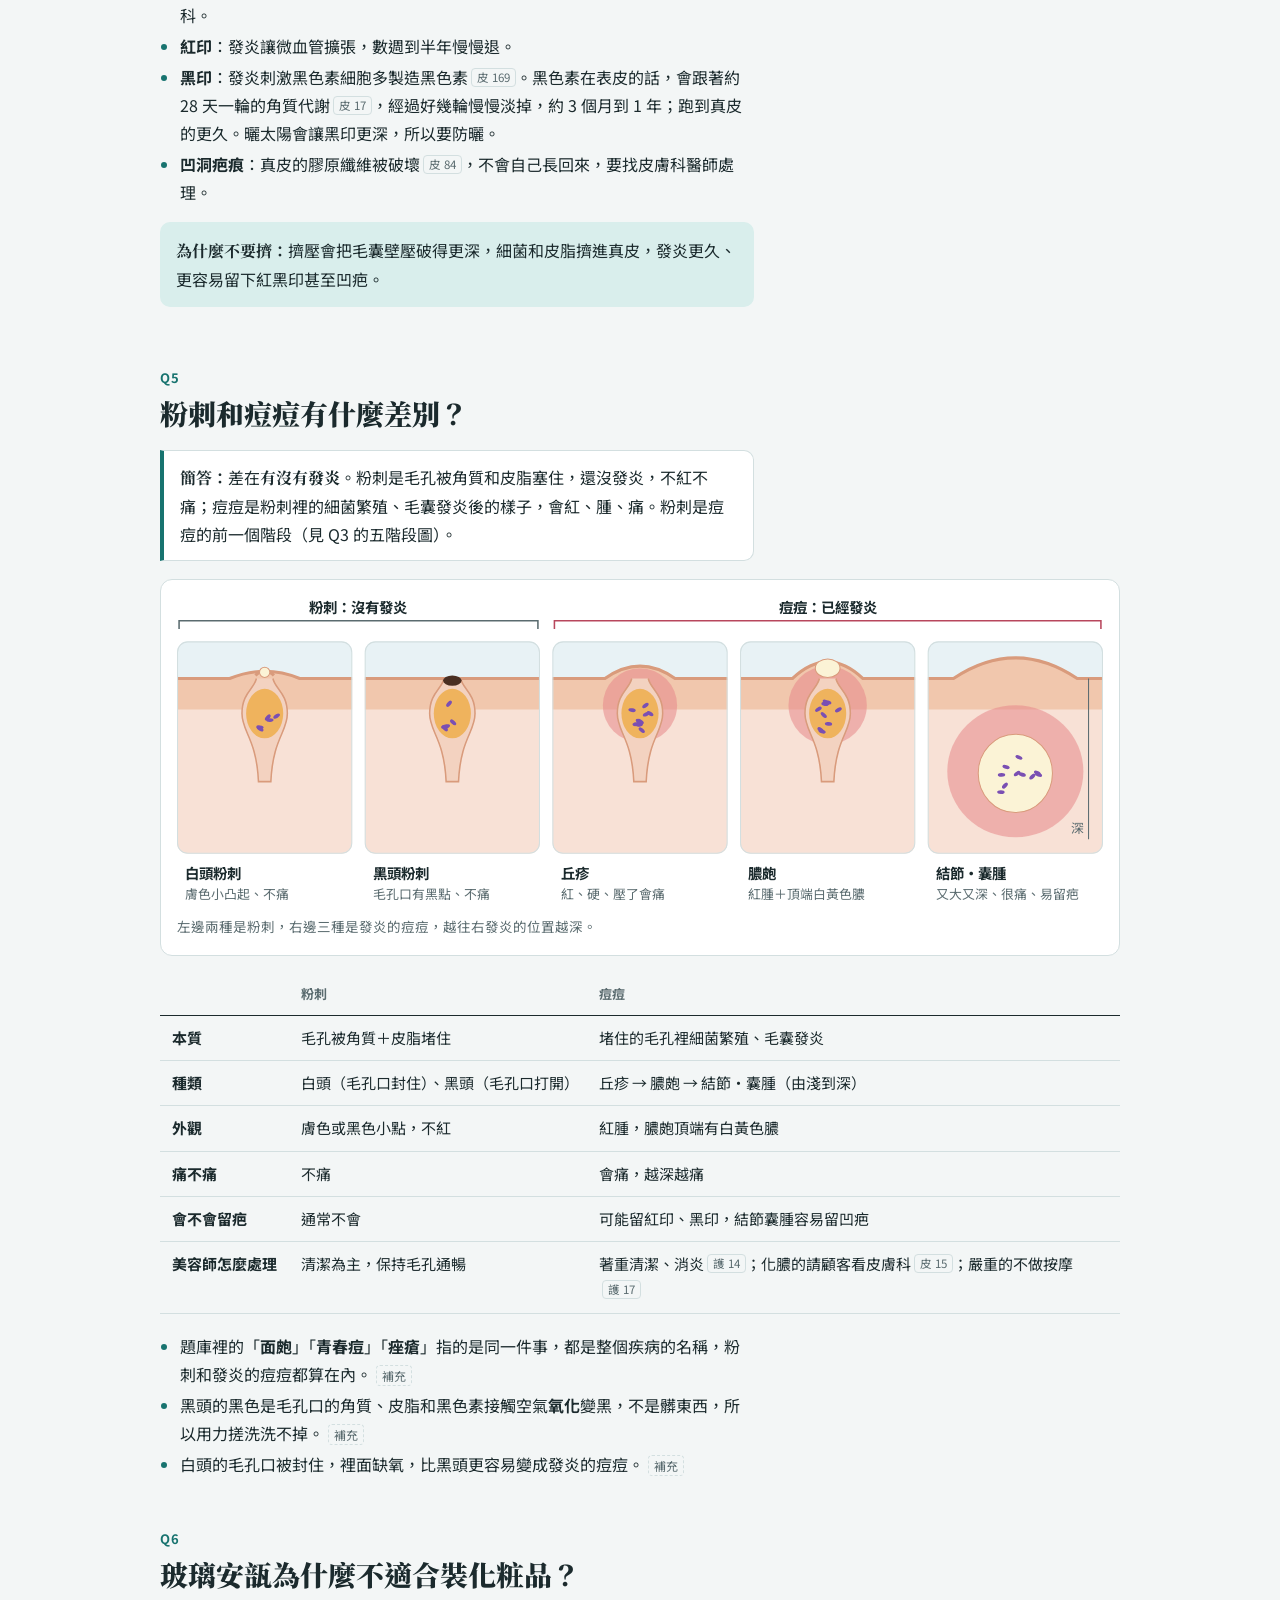
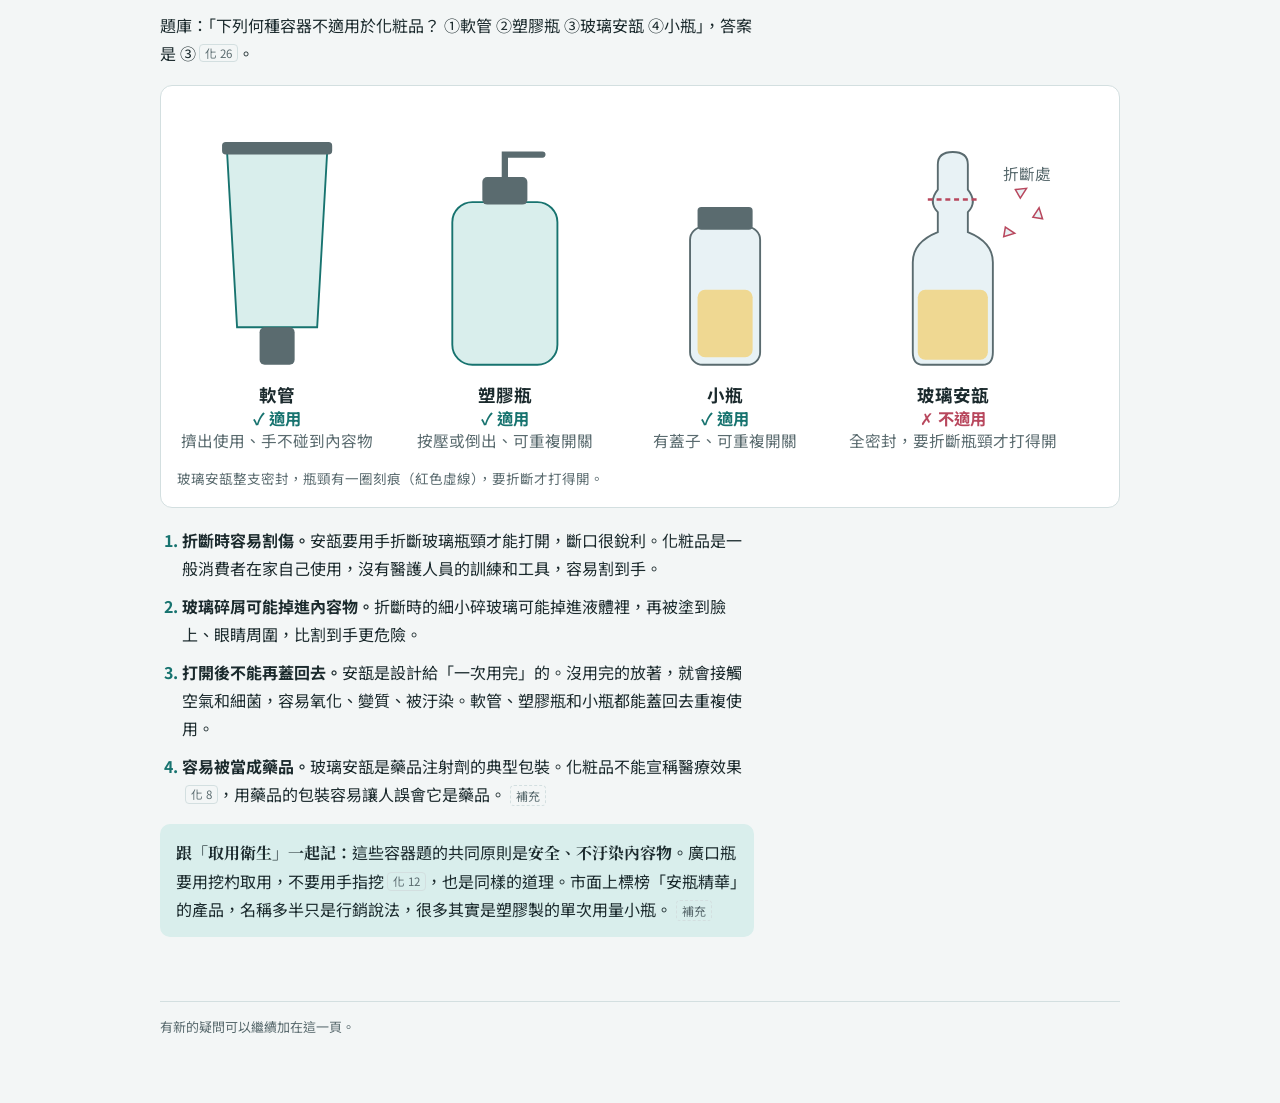
==== commit bc505fde: "Add comedo vs pimple and glass ampoule questions to notes Co-Authored-By: Claude Opus 5.5 <noreply@a" ====
--- a/notes/index.html
+++ b/notes/index.html
@@ -137,6 +137,21 @@
 .answer{background:var(--paper);border:1px solid var(--line);border-left:4px solid var(--accent);border-radius:0 10px 10px 0;padding:12px 16px;max-width:66ch;margin:12px 0 18px}
 .answer b{font-family:var(--serif)}
 h4{font-size:17px;margin:26px 0 6px;font-family:var(--serif);font-weight:600}
+.brk-calm{fill:none;stroke:var(--muted);stroke-width:1.5}
+.brk-hot{fill:none;stroke:var(--mark);stroke-width:1.5}
+.c-plastic{fill:var(--accent-soft);stroke:var(--accent);stroke-width:1.5}
+.c-seal,.c-cap{fill:var(--muted)}
+.c-pump{fill:none;stroke:var(--muted);stroke-width:5;stroke-linecap:round}
+.c-glass{fill:var(--air);stroke:var(--muted);stroke-width:1.5}
+.c-liquid{fill:var(--film);opacity:.8}
+.c-snap{stroke:var(--mark);stroke-width:2;stroke-dasharray:4 3}
+.c-shard{fill:var(--air);stroke:var(--mark);stroke-width:1.2}
+.ok{font-size:13px;font-weight:700;fill:var(--accent)} .ng{font-size:13px;font-weight:700;fill:var(--mark)}
+.tbl{overflow-x:auto;margin:14px 0 18px}
+table{border-collapse:collapse;width:100%;min-width:520px;font-size:15px}
+th,td{text-align:left;vertical-align:top;padding:9px 12px;border-bottom:1px solid var(--line)}
+th{font-size:13px;color:var(--muted);border-bottom:1.5px solid var(--fg)}
+td:first-child{font-weight:700;white-space:nowrap}
 a:focus-visible{outline:2px solid var(--accent);outline-offset:2px;border-radius:4px}
 </style>
 
@@ -152,6 +167,8 @@
       <li><a href="#lucidum">Q2 透明層為什麼只有手掌腳底有？</a></li>
       <li><a href="#sebum">Q3 皮脂能抑菌，為什麼還會長痘？</a></li>
       <li><a href="#acne-time">Q4 青春痘多久形成、多久消？</a></li>
+      <li><a href="#comedo">Q5 粉刺和痘痘有什麼差別？</a></li>
+      <li><a href="#ampoule">Q6 玻璃安瓿為什麼不適合裝化粧品？</a></li>
     </ul>
   </header>
 
@@ -318,6 +335,49 @@
     <div class="box"><b>為什麼不要擠：</b>擠壓會把毛囊壁壓破得更深，細菌和皮脂擠進真皮，發炎更久、更容易留下紅黑印甚至凹疤。</div>
   </section>
 
+  <section class="qa" id="comedo">
+    <div class="qlabel">Q5</div>
+    <h2>粉刺和痘痘有什麼差別？</h2>
+    <div class="answer"><b>簡答：</b>差在<b>有沒有發炎</b>。粉刺是毛孔被角質和皮脂塞住，還沒發炎，不紅不痛；痘痘是粉刺裡的細菌繁殖、毛囊發炎後的樣子，會紅、腫、痛。粉刺是痘痘的前一個階段（見 Q3 的五階段圖）。</div>
+    <figure>
+      <div class="scroll"><svg viewBox="0 0 898 302" role="img" aria-label="粉刺與發炎痘痘的五種型態"><clipPath id="lt0"><rect x="0" y="44" width="170" height="206" rx="10"/></clipPath><g clip-path="url(#lt0)"><rect x="0" y="44" width="170" height="36" class="bg-air"/><rect x="0" y="80" width="170" height="170" class="bg-derm"/><path d="M0 80 H51 Q 85 66 119 80 H170 V110 H0 Z" class="bg-cell"/><path d="M0 80 H51 Q 85 66 119 80 H170" class="surface"/><path d="M77 80 C 75 90, 63 94, 63 114 C 63 132, 77 138, 79 180 H 91 C 93 138, 107 132, 107 114 C 107 94, 95 90, 93 80" class="foll"/><ellipse cx="85" cy="114" rx="18" ry="24" class="sebum-fill"/><ellipse cx="88" cy="117.8" rx="3.6" ry="1.8199999999999998" class="bug" transform="rotate(-48 88 117.8)"/><ellipse cx="80.6" cy="128.9" rx="3.6" ry="1.8199999999999998" class="bug" transform="rotate(32 80.6 128.9)"/><ellipse cx="96.6" cy="116.5" rx="3.6" ry="1.8199999999999998" class="bug" transform="rotate(-33 96.6 116.5)"/><ellipse cx="90" cy="120.3" rx="3.6" ry="1.8199999999999998" class="bug" transform="rotate(1 90 120.3)"/><ellipse cx="80.4" cy="127.3" rx="3.6" ry="1.8199999999999998" class="bug" transform="rotate(8 80.4 127.3)"/><path d="M76 77 Q 85 68 94 77" class="closed"/><circle cx="85" cy="74" r="5" class="pus"/></g><rect x="0.5" y="44.5" width="169" height="205" rx="10" class="frame"/><text x="8" y="274" class="t">白頭粉刺</text><text x="8" y="294" class="t-s">膚色小凸起、不痛</text><clipPath id="lt1"><rect x="182" y="44" width="170" height="206" rx="10"/></clipPath><g clip-path="url(#lt1)"><rect x="182" y="44" width="170" height="36" class="bg-air"/><rect x="182" y="80" width="170" height="170" class="bg-derm"/><path d="M182 80 H233 Q 267 80 301 80 H352 V110 H182 Z" class="bg-cell"/><path d="M182 80 H233 Q 267 80 301 80 H352" class="surface"/><path d="M259 80 C 257 90, 245 94, 245 114 C 245 132, 259 138, 261 180 H 273 C 275 138, 289 132, 289 114 C 289 94, 277 90, 275 80" class="foll"/><ellipse cx="267" cy="114" rx="18" ry="24" class="sebum-fill"/><ellipse cx="259.6" cy="126.6" rx="3.6" ry="1.8199999999999998" class="bug" transform="rotate(-18 259.6 126.6)"/><ellipse cx="261.4" cy="126.9" rx="3.6" ry="1.8199999999999998" class="bug" transform="rotate(-28 261.4 126.9)"/><ellipse cx="267.8" cy="122.5" rx="3.6" ry="1.8199999999999998" class="bug" transform="rotate(41 267.8 122.5)"/><ellipse cx="263.8" cy="104.5" rx="3.6" ry="1.8199999999999998" class="bug" transform="rotate(-49 263.8 104.5)"/><ellipse cx="259.8" cy="128.4" rx="3.6" ry="1.8199999999999998" class="bug" transform="rotate(46 259.8 128.4)"/><ellipse cx="267" cy="82" rx="9" ry="5" class="blackhead"/></g><rect x="182.5" y="44.5" width="169" height="205" rx="10" class="frame"/><text x="190" y="274" class="t">黑頭粉刺</text><text x="190" y="294" class="t-s">毛孔口有黑點、不痛</text><clipPath id="lt2"><rect x="364" y="44" width="170" height="206" rx="10"/></clipPath><g clip-path="url(#lt2)"><rect x="364" y="44" width="170" height="36" class="bg-air"/><rect x="364" y="80" width="170" height="170" class="bg-derm"/><path d="M364 80 H415 Q 449 56 483 80 H534 V110 H364 Z" class="bg-cell"/><ellipse cx="449" cy="106" rx="36" ry="36" class="inflame"/><path d="M364 80 H415 Q 449 56 483 80 H534" class="surface"/><path d="M441 80 C 439 90, 427 94, 427 114 C 427 132, 441 138, 443 180 H 455 C 457 138, 471 132, 471 114 C 471 94, 459 90, 457 80" class="foll"/><ellipse cx="449" cy="114" rx="18" ry="24" class="sebum-fill"/><ellipse cx="448.3" cy="124.9" rx="3.6" ry="1.8199999999999998" class="bug" transform="rotate(-7 448.3 124.9)"/><ellipse cx="441.3" cy="110.7" rx="3.6" ry="1.8199999999999998" class="bug" transform="rotate(9 441.3 110.7)"/><ellipse cx="445.3" cy="124.3" rx="3.6" ry="1.8199999999999998" class="bug" transform="rotate(-9 445.3 124.3)"/><ellipse cx="449.5" cy="121.7" rx="3.6" ry="1.8199999999999998" class="bug" transform="rotate(33 449.5 121.7)"/><ellipse cx="455.1" cy="114.6" rx="3.6" ry="1.8199999999999998" class="bug" transform="rotate(-24 455.1 114.6)"/><ellipse cx="454.3" cy="106.2" rx="3.6" ry="1.8199999999999998" class="bug" transform="rotate(-38 454.3 106.2)"/><ellipse cx="447.9" cy="122" rx="3.6" ry="1.8199999999999998" class="bug" transform="rotate(42 447.9 122)"/><ellipse cx="458.8" cy="114.1" rx="3.6" ry="1.8199999999999998" class="bug" transform="rotate(32 458.8 114.1)"/><ellipse cx="450.7" cy="130.1" rx="3.6" ry="1.8199999999999998" class="bug" transform="rotate(41 450.7 130.1)"/></g><rect x="364.5" y="44.5" width="169" height="205" rx="10" class="frame"/><text x="372" y="274" class="t">丘疹</text><text x="372" y="294" class="t-s">紅、硬、壓了會痛</text><clipPath id="lt3"><rect x="546" y="44" width="170" height="206" rx="10"/></clipPath><g clip-path="url(#lt3)"><rect x="546" y="44" width="170" height="36" class="bg-air"/><rect x="546" y="80" width="170" height="170" class="bg-derm"/><path d="M546 80 H597 Q 631 48 665 80 H716 V110 H546 Z" class="bg-cell"/><ellipse cx="631" cy="106" rx="38" ry="38" class="inflame"/><path d="M546 80 H597 Q 631 48 665 80 H716" class="surface"/><path d="M623 80 C 621 90, 609 94, 609 114 C 609 132, 623 138, 625 180 H 637 C 639 138, 653 132, 653 114 C 653 94, 641 90, 639 80" class="foll"/><ellipse cx="631" cy="114" rx="18" ry="24" class="sebum-fill"/><ellipse cx="622" cy="109.8" rx="3.6" ry="1.8199999999999998" class="bug" transform="rotate(-33 622 109.8)"/><ellipse cx="628.4" cy="104.8" rx="3.6" ry="1.8199999999999998" class="bug" transform="rotate(10 628.4 104.8)"/><ellipse cx="641.4" cy="110.4" rx="3.6" ry="1.8199999999999998" class="bug" transform="rotate(-31 641.4 110.4)"/><ellipse cx="631.1" cy="103.2" rx="3.6" ry="1.8199999999999998" class="bug" transform="rotate(16 631.1 103.2)"/><ellipse cx="627.2" cy="115.5" rx="3.6" ry="1.8199999999999998" class="bug" transform="rotate(42 627.2 115.5)"/><ellipse cx="625.6" cy="131.4" rx="3.6" ry="1.8199999999999998" class="bug" transform="rotate(16 625.6 131.4)"/><ellipse cx="624.2" cy="129.8" rx="3.6" ry="1.8199999999999998" class="bug" transform="rotate(36 624.2 129.8)"/><ellipse cx="629.3" cy="103.1" rx="3.6" ry="1.8199999999999998" class="bug" transform="rotate(38 629.3 103.1)"/><ellipse cx="631.8" cy="124" rx="3.6" ry="1.8199999999999998" class="bug" transform="rotate(6 631.8 124)"/><ellipse cx="631" cy="70" rx="12" ry="9" class="pus"/></g><rect x="546.5" y="44.5" width="169" height="205" rx="10" class="frame"/><text x="554" y="274" class="t">膿皰</text><text x="554" y="294" class="t-s">紅腫＋頂端白黃色膿</text><clipPath id="lt4"><rect x="728" y="44" width="170" height="206" rx="10"/></clipPath><g clip-path="url(#lt4)"><rect x="728" y="44" width="170" height="36" class="bg-air"/><rect x="728" y="80" width="170" height="170" class="bg-derm"/><path d="M728 80 H753 Q 813 40 873 80 H898 V110 H728 Z" class="bg-cell"/><ellipse cx="813" cy="170" rx="66" ry="64" class="inflame"/><ellipse cx="813" cy="172" rx="36" ry="38" class="pus"/><ellipse cx="834.4" cy="171.6" rx="3.6" ry="1.8199999999999998" class="bug" transform="rotate(27 834.4 171.6)"/><ellipse cx="799.6" cy="173.4" rx="3.6" ry="1.8199999999999998" class="bug" transform="rotate(-2 799.6 173.4)"/><ellipse cx="802.9" cy="183.9" rx="3.6" ry="1.8199999999999998" class="bug" transform="rotate(-47 802.9 183.9)"/><ellipse cx="819.7" cy="173.2" rx="3.6" ry="1.8199999999999998" class="bug" transform="rotate(18 819.7 173.2)"/><ellipse cx="829.5" cy="175.1" rx="3.6" ry="1.8199999999999998" class="bug" transform="rotate(-45 829.5 175.1)"/><ellipse cx="804" cy="165.8" rx="3.6" ry="1.8199999999999998" class="bug" transform="rotate(16 804 165.8)"/><ellipse cx="799" cy="190.2" rx="3.6" ry="1.8199999999999998" class="bug" transform="rotate(1 799 190.2)"/><ellipse cx="835.5" cy="173.3" rx="3.6" ry="1.8199999999999998" class="bug" transform="rotate(19 835.5 173.3)"/><ellipse cx="816.5" cy="156.5" rx="3.6" ry="1.8199999999999998" class="bug" transform="rotate(22 816.5 156.5)"/><ellipse cx="814.7" cy="172.2" rx="3.6" ry="1.8199999999999998" class="bug" transform="rotate(-35 814.7 172.2)"/><path d="M728 80 H753 Q 813 40 873 80 H898" class="surface"/><line x1="884" y1="80" x2="884" y2="236" class="lead"/><text x="880" y="230" text-anchor="end" class="t-s">深</text></g><rect x="728.5" y="44.5" width="169" height="205" rx="10" class="frame"/><text x="736" y="274" class="t">結節・囊腫</text><text x="736" y="294" class="t-s">又大又深、很痛、易留疤</text><path d="M2 32 V 24 H 350 V 32" class="brk-calm"/><text x="176" y="16" text-anchor="middle" class="t">粉刺：沒有發炎</text><path d="M366 32 V 24 H 896 V 32" class="brk-hot"/><text x="631" y="16" text-anchor="middle" class="t">痘痘：已經發炎</text></svg></div>
+      <figcaption>左邊兩種是粉刺，右邊三種是發炎的痘痘，越往右發炎的位置越深。</figcaption>
+    </figure>
+    <div class="tbl"><table>
+      <thead><tr><th></th><th>粉刺</th><th>痘痘</th></tr></thead>
+      <tbody>
+        <tr><td>本質</td><td>毛孔被角質＋皮脂堵住</td><td>堵住的毛孔裡細菌繁殖、毛囊發炎</td></tr>
+        <tr><td>種類</td><td>白頭（毛孔口封住）、黑頭（毛孔口打開）</td><td>丘疹 → 膿皰 → 結節・囊腫（由淺到深）</td></tr>
+        <tr><td>外觀</td><td>膚色或黑色小點，不紅</td><td>紅腫，膿皰頂端有白黃色膿</td></tr>
+        <tr><td>痛不痛</td><td>不痛</td><td>會痛，越深越痛</td></tr>
+        <tr><td>會不會留疤</td><td>通常不會</td><td>可能留紅印、黑印，結節囊腫容易留凹疤</td></tr>
+        <tr><td>美容師怎麼處理</td><td>清潔為主，保持毛孔通暢</td><td>著重清潔、消炎<span class="q">護 14</span>；化膿的請顧客看皮膚科<span class="q">皮 15</span>；嚴重的不做按摩<span class="q">護 17</span></td></tr>
+      </tbody>
+    </table></div>
+    <ul>
+      <li>題庫裡的「<b>面皰</b>」「<b>青春痘</b>」「<b>痤瘡</b>」指的是同一件事，都是整個疾病的名稱，粉刺和發炎的痘痘都算在內。<span class="extra">補充</span></li>
+      <li>黑頭的黑色是毛孔口的角質、皮脂和黑色素接觸空氣<b>氧化</b>變黑，不是髒東西，所以用力搓洗洗不掉。<span class="extra">補充</span></li>
+      <li>白頭的毛孔口被封住，裡面缺氧，比黑頭更容易變成發炎的痘痘。<span class="extra">補充</span></li>
+    </ul>
+  </section>
+
+  <section class="qa" id="ampoule">
+    <div class="qlabel">Q6</div>
+    <h2>玻璃安瓿為什麼不適合裝化粧品？</h2>
+    <p>題庫：「下列何種容器不適用於化粧品？ ①軟管 ②塑膠瓶 ③玻璃安瓿 ④小瓶」，答案是 ③<span class="q">化 26</span>。</p>
+    <figure>
+      <div class="scroll"><svg viewBox="0 0 740 286" role="img" aria-label="化粧品容器比較"><path d="M40 40 H 120 L 112 180 H 48 Z" class="c-plastic"/><rect x="36" y="32" width="88" height="10" rx="3" class="c-seal"/><rect x="66" y="180" width="28" height="30" rx="4" class="c-cap"/><rect x="220" y="80" width="84" height="130" rx="16" class="c-plastic"/><rect x="244" y="60" width="36" height="22" rx="4" class="c-cap"/><path d="M262 60 V 42 H 292" class="c-pump"/><rect x="410" y="100" width="56" height="110" rx="10" class="c-glass"/><rect x="416" y="84" width="44" height="18" rx="3" class="c-cap"/><rect x="416" y="150" width="44" height="54" rx="6" class="c-liquid"/><path d="M596 210 H 644 Q 652 210 652 200 V 128 Q 652 112 632 104 V 88 Q 640 80 632 70 V 50 Q 632 40 620 40 Q 608 40 608 50 V 70 Q 600 80 608 88 V 104 Q 588 112 588 128 V 200 Q 588 210 596 210 Z" class="c-glass"/><rect x="592" y="150" width="56" height="56" rx="6" class="c-liquid"/><line x1="600" y1="78" x2="640" y2="78" class="c-snap"/><path d="M670 70 l 8 -4 l -2 9 z" class="c-shard" transform="rotate(20 670 70)"/><path d="M684 92 l 8 -4 l -2 9 z" class="c-shard" transform="rotate(-30 684 92)"/><path d="M662 100 l 8 -4 l -2 9 z" class="c-shard" transform="rotate(60 662 100)"/><text x="660" y="62" class="t-s">折斷處</text><text x="80" y="240" text-anchor="middle" class="t">軟管</text><text x="80" y="258" text-anchor="middle" class="ok">✓ 適用</text><text x="80" y="276" text-anchor="middle" class="t-s">擠出使用、手不碰到內容物</text><text x="262" y="240" text-anchor="middle" class="t">塑膠瓶</text><text x="262" y="258" text-anchor="middle" class="ok">✓ 適用</text><text x="262" y="276" text-anchor="middle" class="t-s">按壓或倒出、可重複開關</text><text x="438" y="240" text-anchor="middle" class="t">小瓶</text><text x="438" y="258" text-anchor="middle" class="ok">✓ 適用</text><text x="438" y="276" text-anchor="middle" class="t-s">有蓋子、可重複開關</text><text x="620" y="240" text-anchor="middle" class="t">玻璃安瓿</text><text x="620" y="258" text-anchor="middle" class="ng">✗ 不適用</text><text x="620" y="276" text-anchor="middle" class="t-s">全密封，要折斷瓶頸才打得開</text></svg></div>
+      <figcaption>玻璃安瓿整支密封，瓶頸有一圈刻痕（紅色虛線），要折斷才打得開。</figcaption>
+    </figure>
+    <ol class="reasons">
+      <li><b>折斷時容易割傷。</b>安瓿要用手折斷玻璃瓶頸才能打開，斷口很銳利。化粧品是一般消費者在家自己使用，沒有醫護人員的訓練和工具，容易割到手。</li>
+      <li><b>玻璃碎屑可能掉進內容物。</b>折斷時的細小碎玻璃可能掉進液體裡，再被塗到臉上、眼睛周圍，比割到手更危險。</li>
+      <li><b>打開後不能再蓋回去。</b>安瓿是設計給「一次用完」的。沒用完的放著，就會接觸空氣和細菌，容易氧化、變質、被汙染。軟管、塑膠瓶和小瓶都能蓋回去重複使用。</li>
+      <li><b>容易被當成藥品。</b>玻璃安瓿是藥品注射劑的典型包裝。化粧品不能宣稱醫療效果<span class="q">化 8</span>，用藥品的包裝容易讓人誤會它是藥品。<span class="extra">補充</span></li>
+    </ol>
+    <div class="box"><b>跟「取用衛生」一起記：</b>這些容器題的共同原則是<b>安全、不汙染內容物</b>。廣口瓶要用挖杓取用，不要用手指挖<span class="q">化 12</span>，也是同樣的道理。市面上標榜「安瓶精華」的產品，名稱多半只是行銷說法，很多其實是塑膠製的單次用量小瓶。<span class="extra">補充</span></div>
+  </section>
+
   <footer>有新的疑問可以繼續加在這一頁。</footer>
 </div>
 
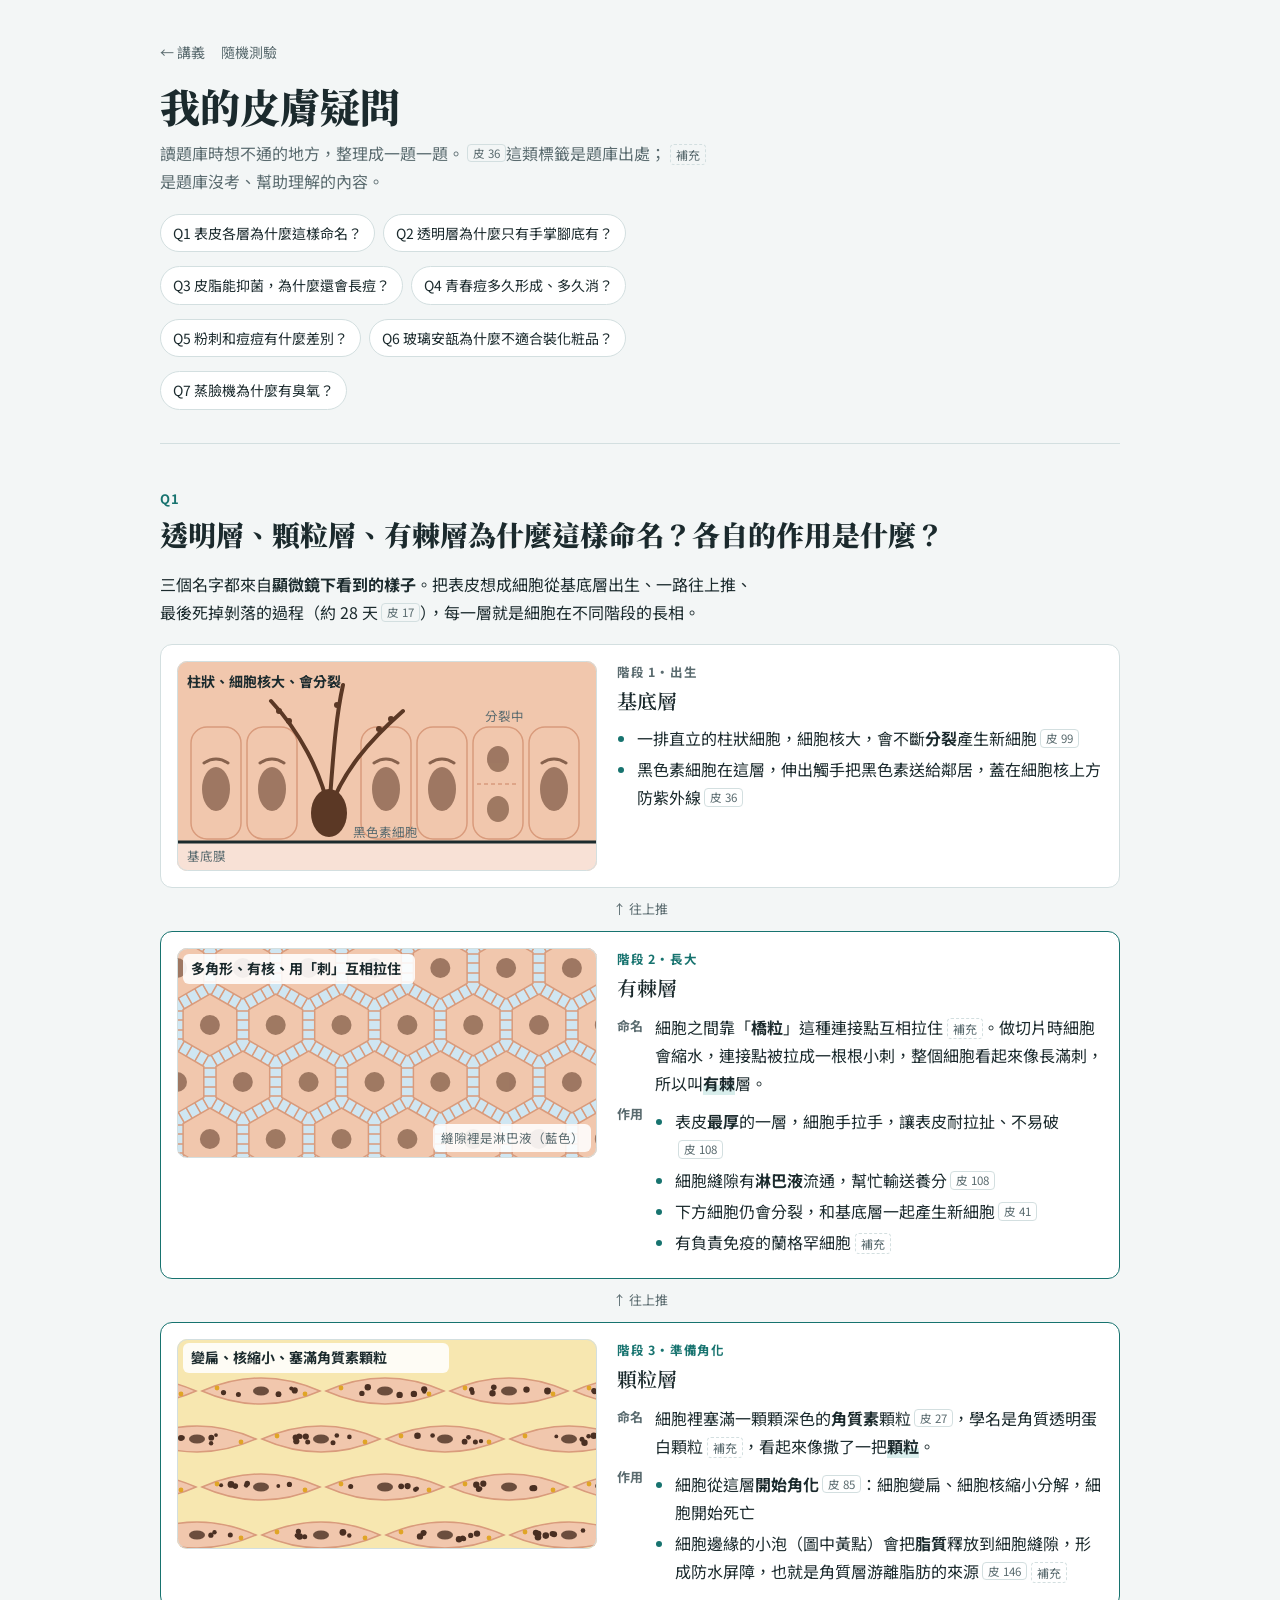
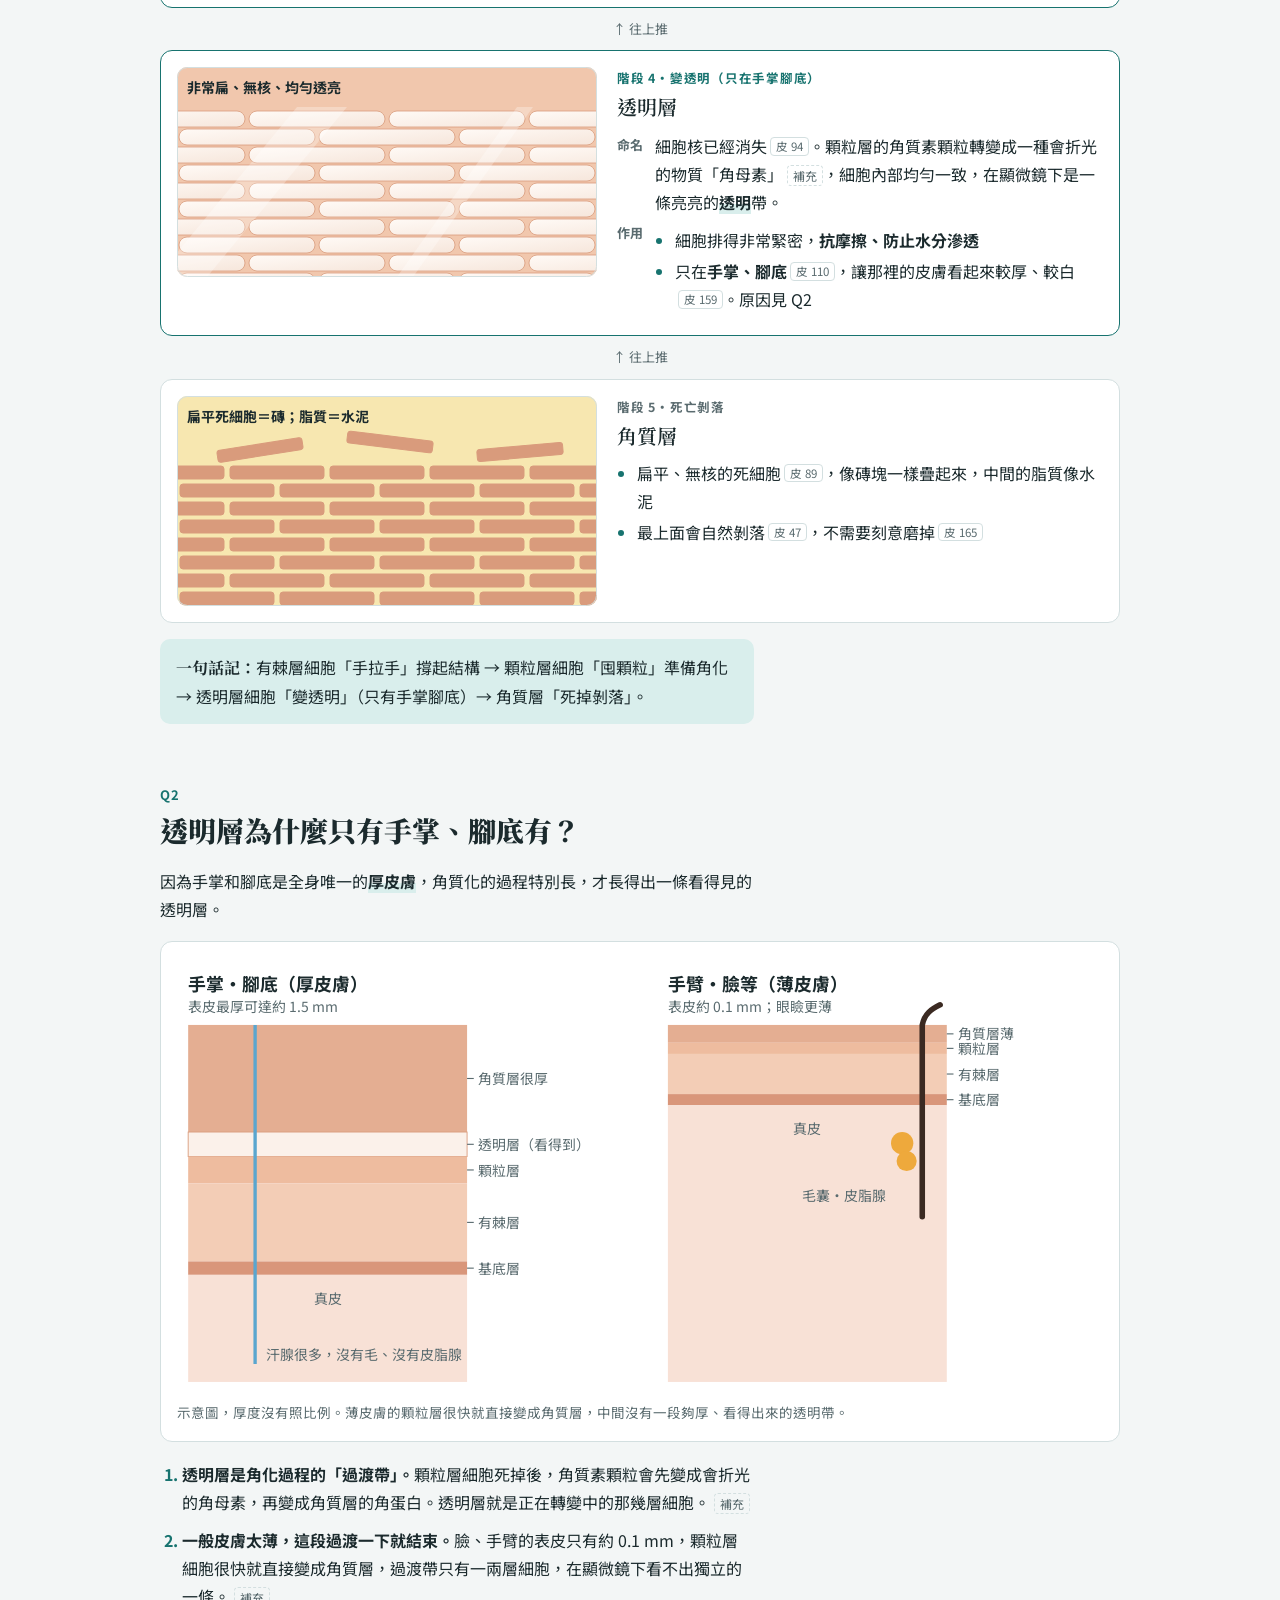
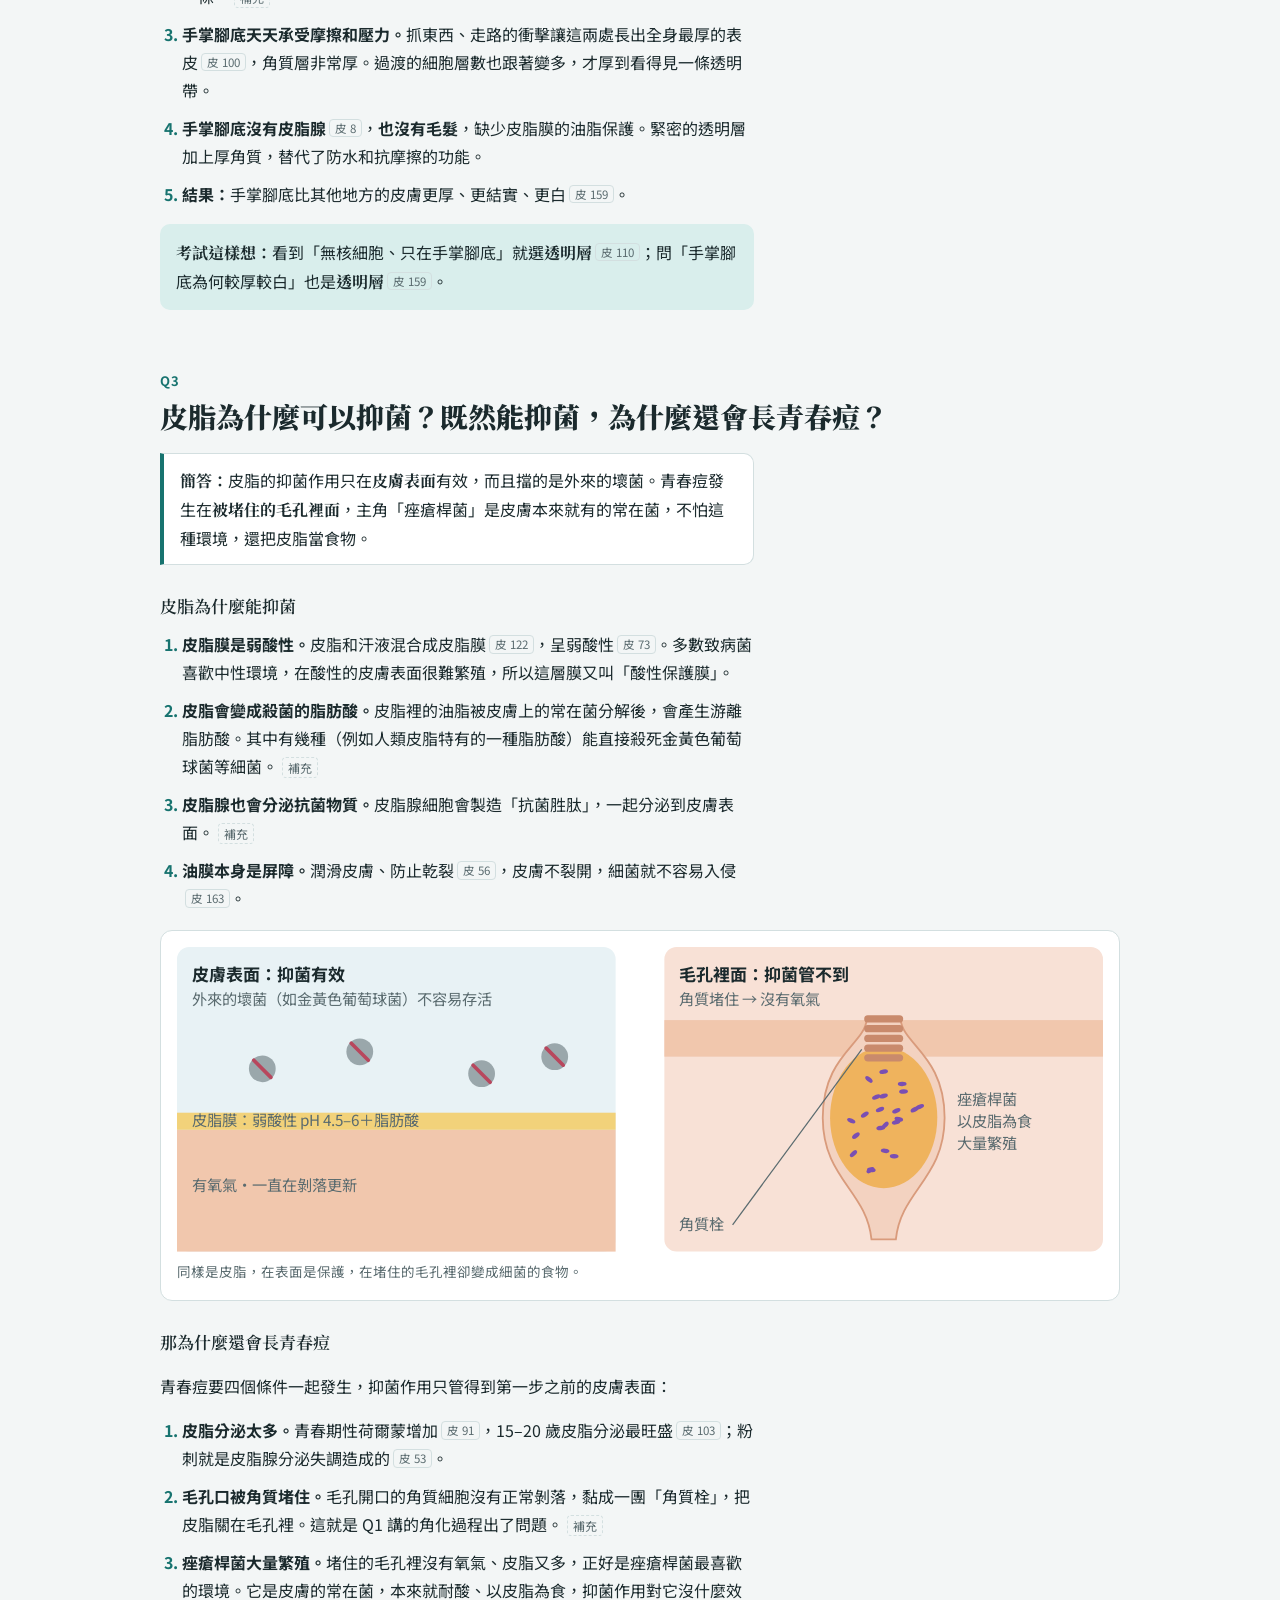
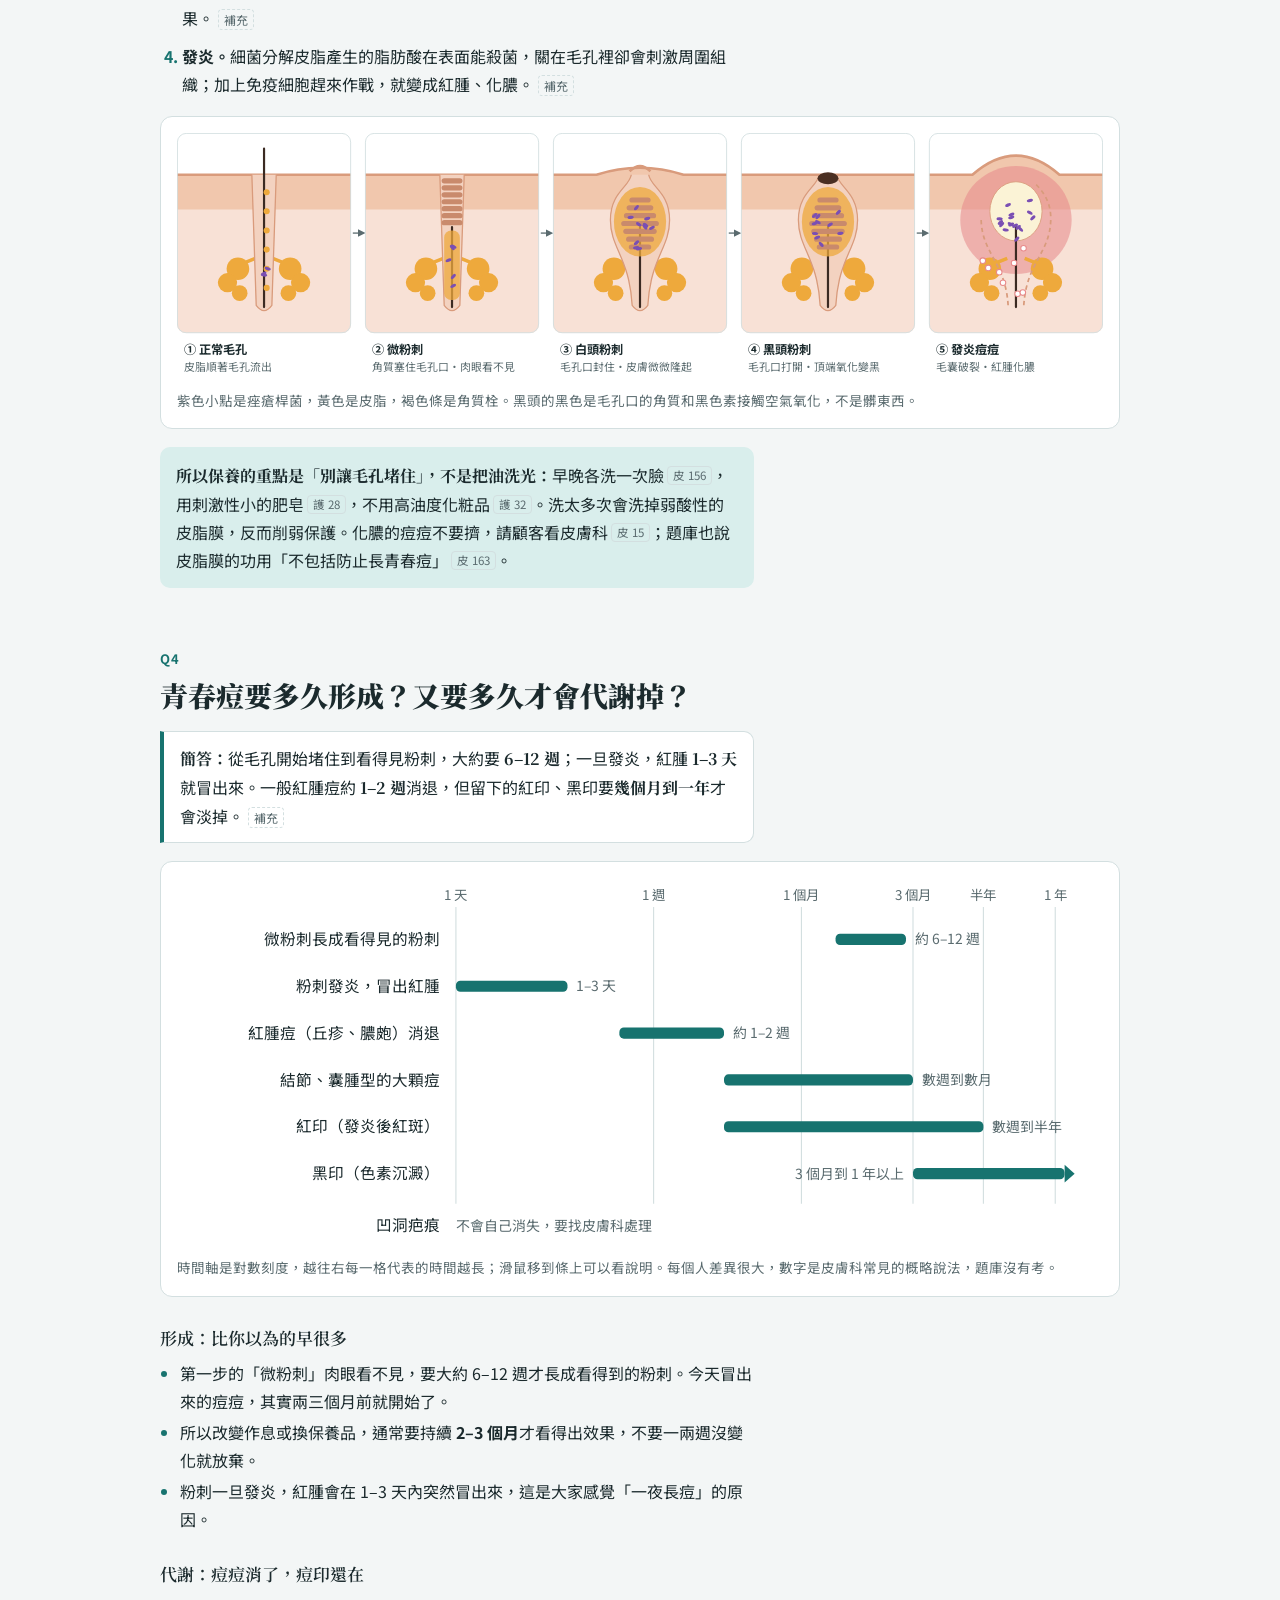
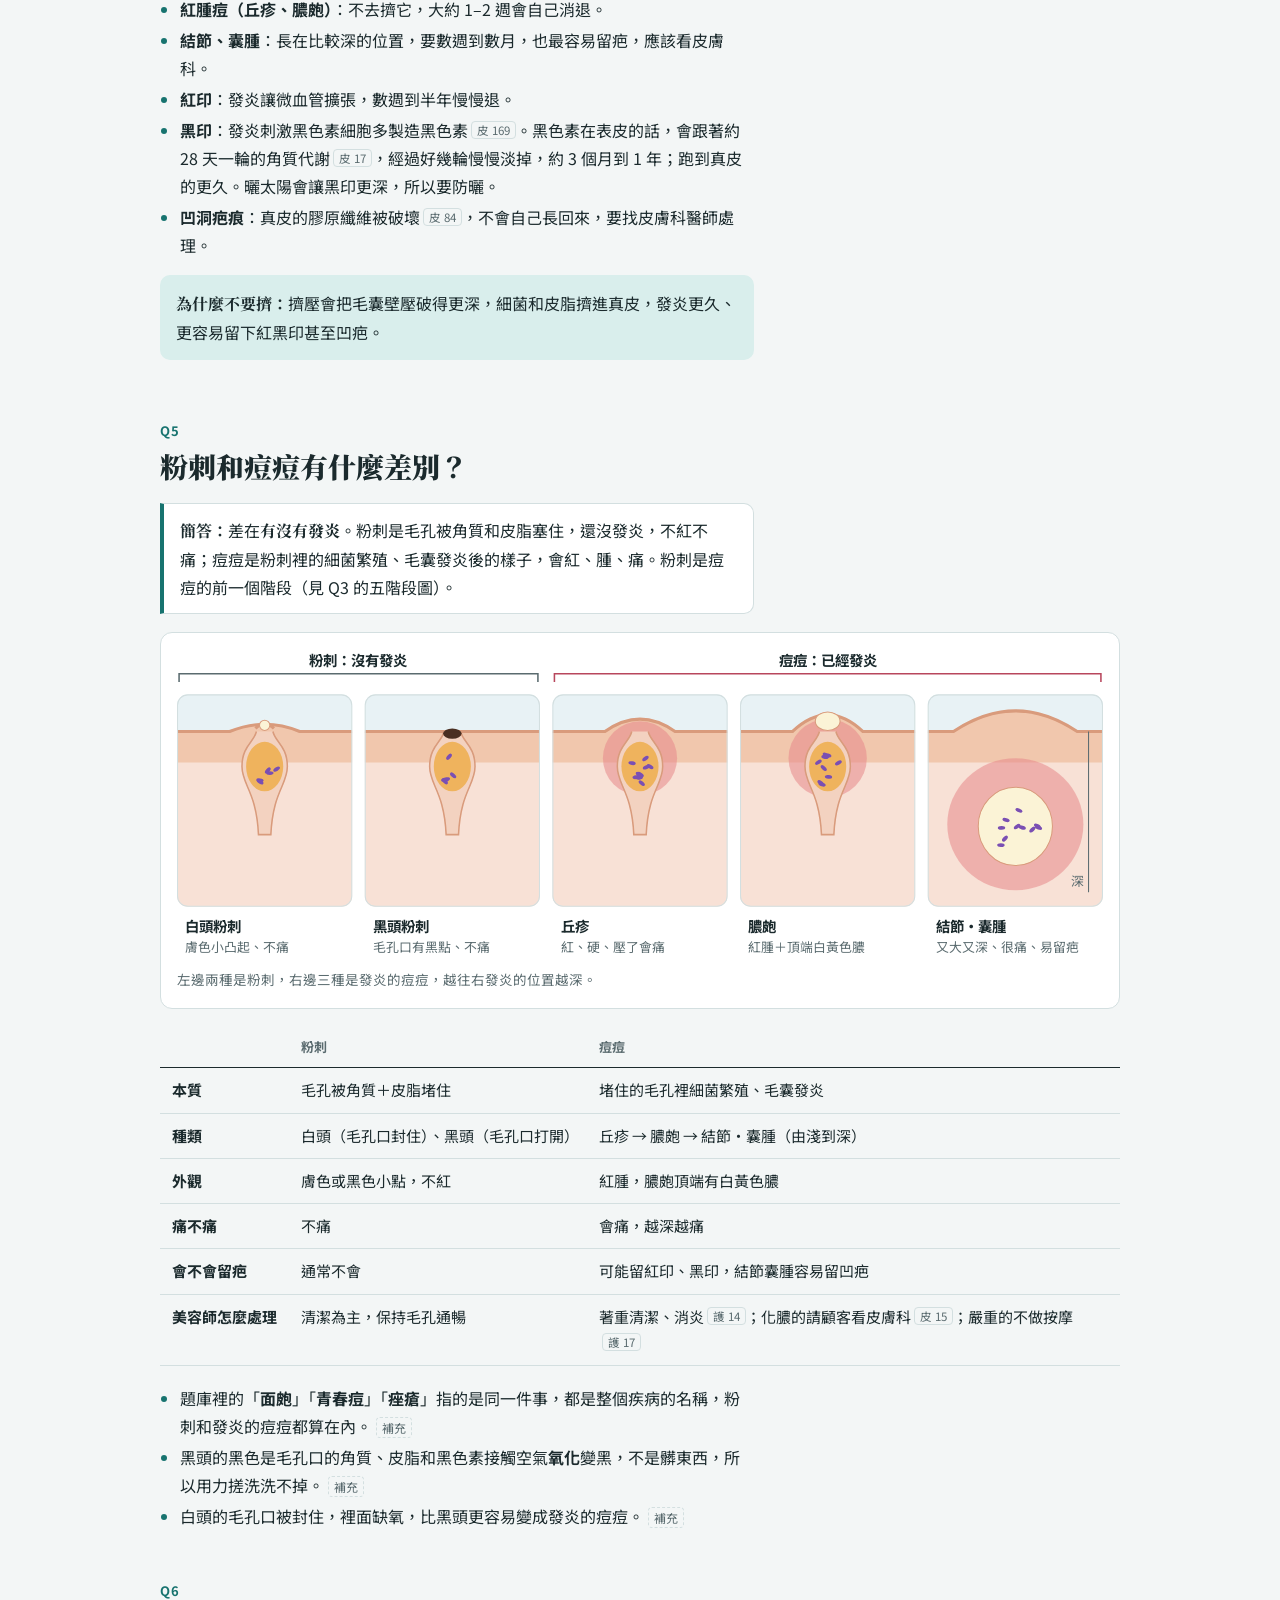
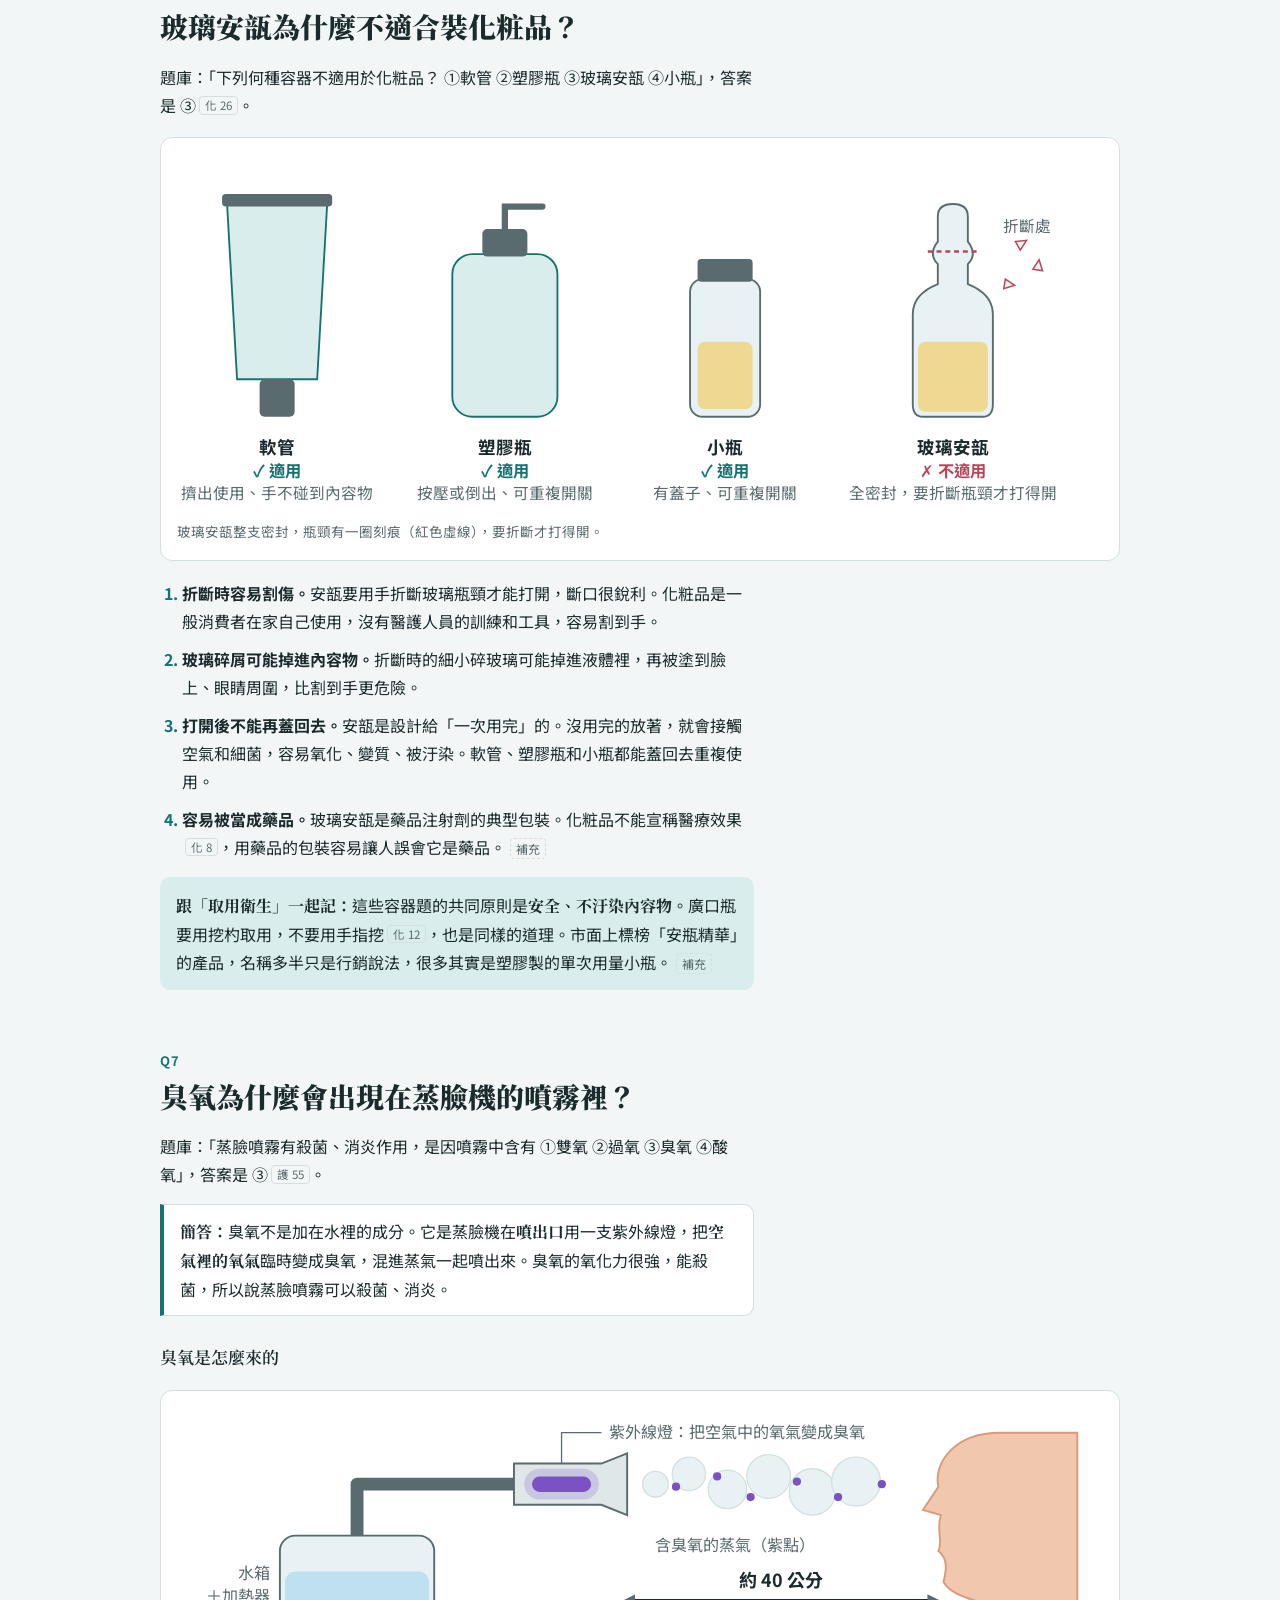
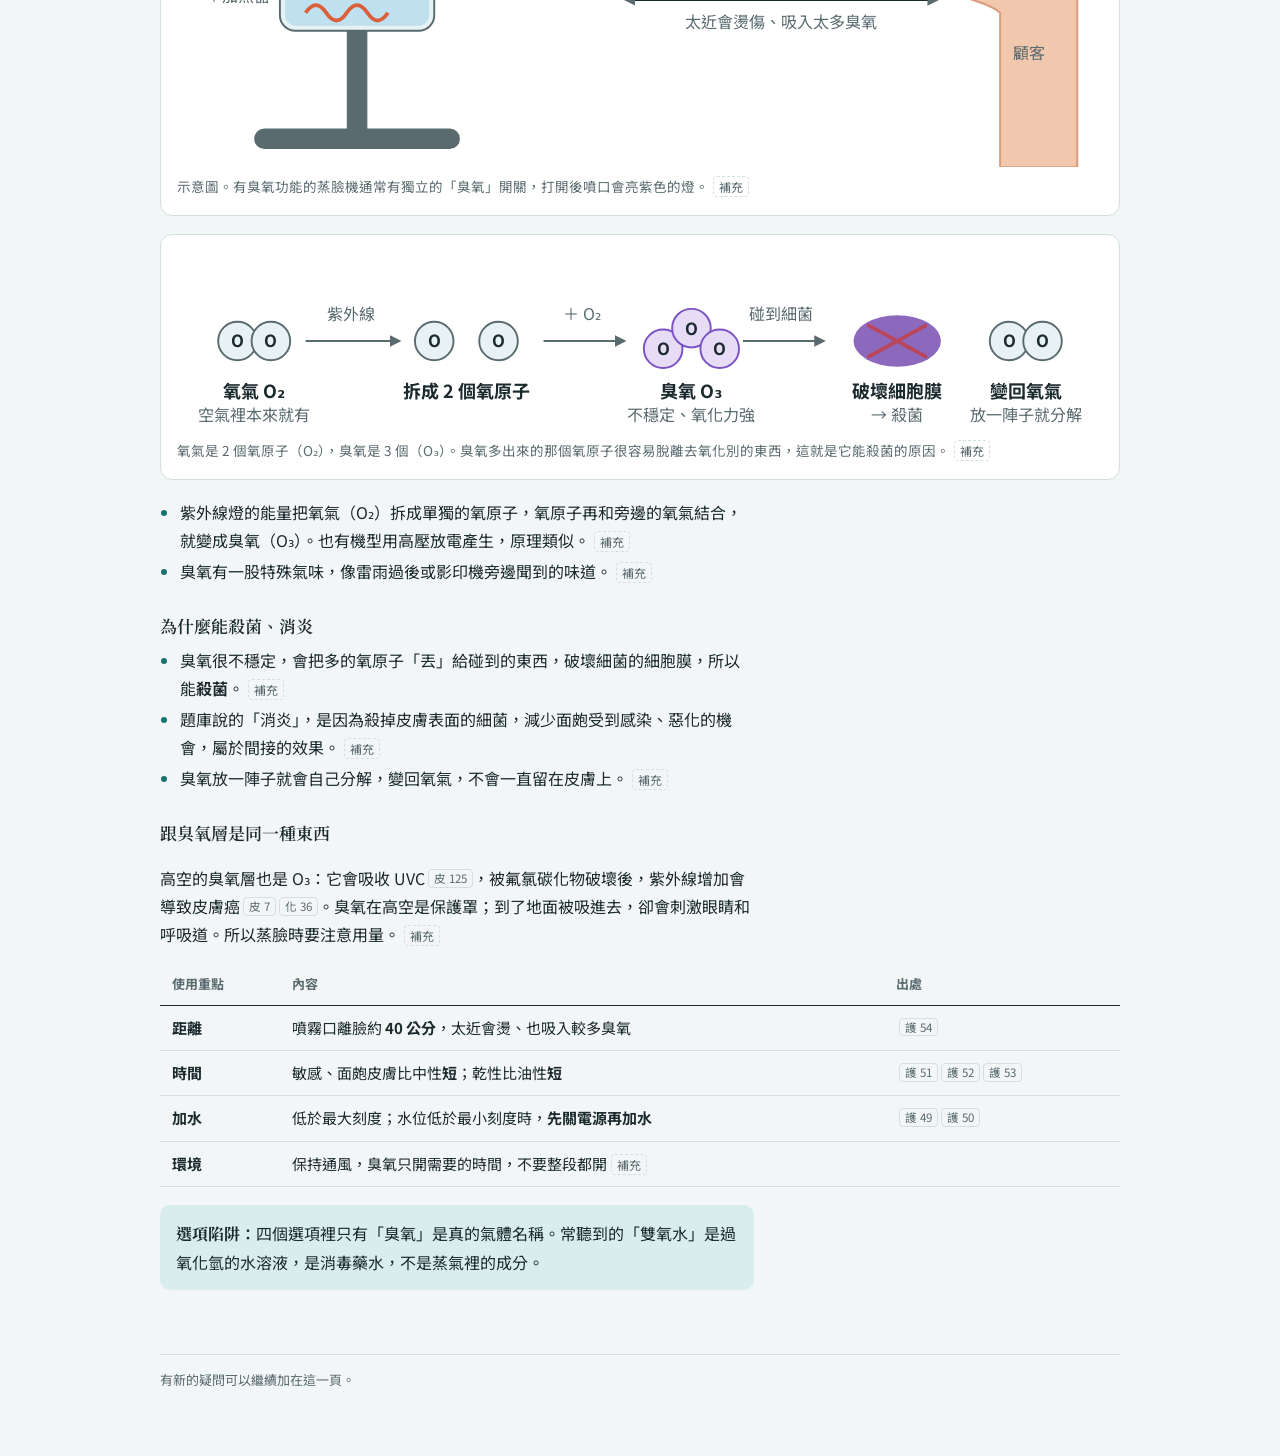
==== commit 34519e88: "Add facial steamer ozone question to notes Co-Authored-By: Claude Opus 5.5 <noreply@anthropic.com>" ====
--- a/notes/index.html
+++ b/notes/index.html
@@ -16,7 +16,7 @@
   --lymph:#cfe6f2; --lipid:#f7e7b0; --granule:#4a2f22; --lamellar:#e0a526;
   --glass:#f6e6db; --glass-hi:#fffaf6; --shine:#ffffff; --seb:#eea93c; --sweat:#5aa6cf; --hair:#3b2a22;
   --l-corn:#e4ae92; --l-luc:#fbf1ea; --l-gran:#eebc9f; --l-spin:#f3cdb6; --l-basal:#d9967a;
-  --foll:#f3d2c0; --bug:#7a4fb3; --inflame:#e8898a; --pus:#fbf3d6; --keratin:#c98a6c; --air:#e8f2f5; --film:#f2d27a; --bad:#9aa7ab; --immune:#ffffff;
+  --foll:#f3d2c0; --bug:#7a4fb3; --inflame:#e8898a; --pus:#fbf3d6; --keratin:#c98a6c; --air:#e8f2f5; --film:#f2d27a; --bad:#9aa7ab; --immune:#ffffff; --uv:#7b52c2; --uv-soft:#e6dcf6; --water:#bfe0ef; --heat:#d9603a; --device:#dfe7e8;
   --serif:"Noto Serif TC","Songti TC","PMingLiU",serif;
   --sans:"Noto Sans TC","PingFang TC","Microsoft JhengHei",system-ui,sans-serif;
 }
@@ -27,7 +27,7 @@
   --lymph:#23455a; --lipid:#5a4b24; --granule:#1c0f09; --lamellar:#e0a526;
   --glass:#9a7462; --glass-hi:#c9a896; --shine:#ffffff; --seb:#d69638; --sweat:#63b3db; --hair:#e0cdbf;
   --l-corn:#a8715a; --l-luc:#c9a896; --l-gran:#8f5e4a; --l-spin:#7a4f3e; --l-basal:#5e3a2c;
-  --foll:#744c3d; --bug:#c39af0; --inflame:#8e3b40; --pus:#d8cfa8; --keratin:#c08466; --air:#1d2c31; --film:#a88a36; --bad:#6d7b7f; --immune:#e8e8e8;
+  --foll:#744c3d; --bug:#c39af0; --inflame:#8e3b40; --pus:#d8cfa8; --keratin:#c08466; --air:#1d2c31; --film:#a88a36; --bad:#6d7b7f; --immune:#e8e8e8; --uv:#b99af2; --uv-soft:#3a2e55; --water:#2a5268; --heat:#f08a5a; --device:#2a3a3e;
   color-scheme:dark }}
 :root[data-theme="dark"]{
   --bg:#111a1c; --paper:#182326; --fg:#e2ebeb; --muted:#9db0b3; --line:#2b3b3e;
@@ -36,7 +36,7 @@
   --lymph:#23455a; --lipid:#5a4b24; --granule:#1c0f09; --lamellar:#e0a526;
   --glass:#9a7462; --glass-hi:#c9a896; --shine:#ffffff; --seb:#d69638; --sweat:#63b3db; --hair:#e0cdbf;
   --l-corn:#a8715a; --l-luc:#c9a896; --l-gran:#8f5e4a; --l-spin:#7a4f3e; --l-basal:#5e3a2c;
-  --foll:#744c3d; --bug:#c39af0; --inflame:#8e3b40; --pus:#d8cfa8; --keratin:#c08466; --air:#1d2c31; --film:#a88a36; --bad:#6d7b7f; --immune:#e8e8e8;
+  --foll:#744c3d; --bug:#c39af0; --inflame:#8e3b40; --pus:#d8cfa8; --keratin:#c08466; --air:#1d2c31; --film:#a88a36; --bad:#6d7b7f; --immune:#e8e8e8; --uv:#b99af2; --uv-soft:#3a2e55; --water:#2a5268; --heat:#f08a5a; --device:#2a3a3e;
   color-scheme:dark }
 *{box-sizing:border-box}
 body{margin:0;background:var(--bg);color:var(--fg);font-family:var(--sans);font-size:16px;line-height:1.75;padding-inline:16px;padding-block:0 64px}
@@ -108,7 +108,7 @@
 .shine{fill:var(--shine);opacity:.28}
 .corneo{fill:var(--corn);stroke:var(--corn);stroke-width:1}
 .l-corn{fill:var(--l-corn)} .l-luc{fill:var(--l-luc);stroke:var(--corn);stroke-width:.8} .l-gran{fill:var(--l-gran)} .l-spin{fill:var(--l-spin)} .l-basal{fill:var(--l-basal)}
-.lead{stroke:var(--muted);stroke-width:1}
+.lead{stroke:var(--muted);stroke-width:1;fill:none}
 .hair{fill:none;stroke:var(--hair);stroke-width:5;stroke-linecap:round}
 .sebum{fill:var(--seb)} .sweat{fill:none;stroke:var(--sweat);stroke-width:3}
 .surface{fill:none;stroke:var(--corn);stroke-width:3}
@@ -152,6 +152,17 @@
 th,td{text-align:left;vertical-align:top;padding:9px 12px;border-bottom:1px solid var(--line)}
 th{font-size:13px;color:var(--muted);border-bottom:1.5px solid var(--fg)}
 td:first-child{font-weight:700;white-space:nowrap}
+.water{fill:var(--water)} .heater{fill:none;stroke:var(--heat);stroke-width:3}
+.arm{fill:none;stroke:var(--muted);stroke-width:10;stroke-linejoin:round}
+.nozzle{fill:var(--device);stroke:var(--muted);stroke-width:1.5}
+.uvlamp{fill:var(--uv)} .uvglow{fill:var(--uv);opacity:.22}
+.steam{fill:var(--air);stroke:var(--line);stroke-width:1}
+.o3dot{fill:var(--uv)}
+.face{fill:var(--face, var(--epi));stroke:var(--corn);stroke-width:1.5}
+.dim{stroke:var(--fg);stroke-width:1.5;fill:none}
+.o-atom{fill:var(--air);stroke:var(--muted);stroke-width:1.5} .o3{fill:var(--uv-soft);stroke:var(--uv)}
+.atom-t{font-size:13px;font-weight:700;fill:var(--fg)}
+.bug-big{fill:var(--bug);opacity:.85}
 a:focus-visible{outline:2px solid var(--accent);outline-offset:2px;border-radius:4px}
 </style>
 
@@ -169,6 +180,7 @@
       <li><a href="#acne-time">Q4 青春痘多久形成、多久消？</a></li>
       <li><a href="#comedo">Q5 粉刺和痘痘有什麼差別？</a></li>
       <li><a href="#ampoule">Q6 玻璃安瓿為什麼不適合裝化粧品？</a></li>
+      <li><a href="#ozone">Q7 蒸臉機為什麼有臭氧？</a></li>
     </ul>
   </header>
 
@@ -378,6 +390,48 @@
     <div class="box"><b>跟「取用衛生」一起記：</b>這些容器題的共同原則是<b>安全、不汙染內容物</b>。廣口瓶要用挖杓取用，不要用手指挖<span class="q">化 12</span>，也是同樣的道理。市面上標榜「安瓶精華」的產品，名稱多半只是行銷說法，很多其實是塑膠製的單次用量小瓶。<span class="extra">補充</span></div>
   </section>
 
+  <section class="qa" id="ozone">
+    <div class="qlabel">Q7</div>
+    <h2>臭氧為什麼會出現在蒸臉機的噴霧裡？</h2>
+    <p>題庫：「蒸臉噴霧有殺菌、消炎作用，是因噴霧中含有 ①雙氧 ②過氧 ③臭氧 ④酸氧」，答案是 ③<span class="q">護 55</span>。</p>
+    <div class="answer"><b>簡答：</b>臭氧不是加在水裡的成分。它是蒸臉機在<b>噴出口</b>用一支紫外線燈，把<b>空氣裡的氧氣</b>臨時變成臭氧，混進蒸氣一起噴出來。臭氧的氧化力很強，能殺菌，所以說蒸臉噴霧可以殺菌、消炎。</div>
+
+    <h4>臭氧是怎麼來的</h4>
+    <figure>
+      <div class="scroll"><svg viewBox="0 0 720 280" role="img" aria-label="蒸臉機產生臭氧的位置"><defs><marker id="ar4" viewBox="0 0 10 10" refX="5" refY="5" markerWidth="6" markerHeight="6" orient="auto-start-reverse"><path d="M0 0 L10 5 L0 10 z" class="arrowhead"/></marker></defs><rect x="60" y="250" width="160" height="16" rx="8" class="c-cap"/><rect x="132" y="170" width="16" height="82" class="c-cap"/><rect x="80" y="100" width="120" height="74" rx="12" class="c-glass"/><rect x="84" y="128" width="112" height="42" rx="8" class="water"/><path d="M100 160 q 8 -12 16 0 t 16 0 t 16 0 t 16 0" class="heater"/><text x="72" y="134" text-anchor="end" class="t-s">水箱</text><text x="72" y="152" text-anchor="end" class="t-s">＋加熱器</text><path d="M140 100 V 60 H 262" class="arm"/><path d="M262 44 H 330 L 350 36 V 84 L 330 76 H 262 Z" class="nozzle"/><rect x="276" y="54" width="46" height="12" rx="6" class="uvlamp"/><rect x="270" y="48" width="58" height="24" rx="12" class="uvglow"/><path d="M299 44 V 20 H 330" class="lead"/><text x="336" y="24" class="t-s">紫外線燈：把空氣中的氧氣變成臭氧</text><circle cx="372" cy="60" r="10" class="steam"/><circle cx="398" cy="52" r="13" class="steam"/><circle cx="428" cy="64" r="15" class="steam"/><circle cx="460" cy="54" r="17" class="steam"/><circle cx="494" cy="66" r="18" class="steam"/><circle cx="528" cy="58" r="19" class="steam"/><circle cx="388" cy="62" r="3.2" class="o3dot"/><circle cx="420" cy="54" r="3.2" class="o3dot"/><circle cx="446" cy="70" r="3.2" class="o3dot"/><circle cx="482" cy="58" r="3.2" class="o3dot"/><circle cx="514" cy="70" r="3.2" class="o3dot"/><circle cx="548" cy="60" r="3.2" class="o3dot"/><text x="372" y="112" class="t-s">含臭氧的蒸氣（紫點）</text><path d="M640 20 C 604 20, 588 44, 592 62 L 580 80 L 594 84 C 590 96, 596 104, 592 112 C 600 118, 598 128, 596 136 C 604 150, 630 150, 640 160 V 280 H 700 V 20 Z" class="face"/><text x="650" y="196" class="t-s">顧客</text><path d="M352 150 H 588" class="dim" marker-start="url(#ar4)" marker-end="url(#ar4)"/><text x="470" y="140" text-anchor="middle" class="t">約 40 公分</text><text x="470" y="172" text-anchor="middle" class="t-s">太近會燙傷、吸入太多臭氧</text></svg></div>
+      <figcaption>示意圖。有臭氧功能的蒸臉機通常有獨立的「臭氧」開關，打開後噴口會亮紫色的燈。<span class="extra">補充</span></figcaption>
+    </figure>
+    <figure>
+      <div class="scroll"><svg viewBox="0 0 720 140" role="img" aria-label="氧氣變成臭氧再殺菌的過程"><defs><marker id="ar5" viewBox="0 0 10 10" refX="5" refY="5" markerWidth="6" markerHeight="6" orient="auto"><path d="M0 0 L10 5 L0 10 z" class="arrowhead"/></marker></defs><circle cx="47" cy="70" r="15" class="o-atom"/><text x="47" y="75" text-anchor="middle" class="atom-t">O</text><circle cx="73" cy="70" r="15" class="o-atom"/><text x="73" y="75" text-anchor="middle" class="atom-t">O</text><text x="60" y="114" text-anchor="middle" class="t">氧氣 O₂</text><text x="60" y="132" text-anchor="middle" class="t-s">空氣裡本來就有</text><path d="M100 70 H 170" class="arrow" marker-end="url(#ar5)"/><text x="135" y="54" text-anchor="middle" class="t-s">紫外線</text><circle cx="200" cy="70" r="15" class="o-atom"/><text x="200" y="75" text-anchor="middle" class="atom-t">O</text><circle cx="250" cy="70" r="15" class="o-atom"/><text x="250" y="75" text-anchor="middle" class="atom-t">O</text><text x="225" y="114" text-anchor="middle" class="t">拆成 2 個氧原子</text><path d="M285 70 H 345" class="arrow" marker-end="url(#ar5)"/><text x="315" y="54" text-anchor="middle" class="t-s">＋ O₂</text><circle cx="378" cy="76" r="15" class="o-atom o3"/><text x="378" y="81" text-anchor="middle" class="atom-t">O</text><circle cx="400" cy="60" r="15" class="o-atom o3"/><text x="400" y="65" text-anchor="middle" class="atom-t">O</text><circle cx="422" cy="76" r="15" class="o-atom o3"/><text x="422" y="81" text-anchor="middle" class="atom-t">O</text><text x="400" y="114" text-anchor="middle" class="t">臭氧 O₃</text><text x="400" y="132" text-anchor="middle" class="t-s">不穩定、氧化力強</text><path d="M440 70 H 500" class="arrow" marker-end="url(#ar5)"/><text x="470" y="54" text-anchor="middle" class="t-s">碰到細菌</text><ellipse cx="560" cy="70" rx="34" ry="20" class="bug-big"/><path d="M538 58 L 582 82 M 582 58 L 538 82" class="nope"/><text x="560" y="114" text-anchor="middle" class="t">破壞細胞膜</text><text x="560" y="132" text-anchor="middle" class="t-s">→ 殺菌</text><circle cx="647" cy="70" r="15" class="o-atom"/><text x="647" y="75" text-anchor="middle" class="atom-t">O</text><circle cx="673" cy="70" r="15" class="o-atom"/><text x="673" y="75" text-anchor="middle" class="atom-t">O</text><text x="660" y="114" text-anchor="middle" class="t">變回氧氣</text><text x="660" y="132" text-anchor="middle" class="t-s">放一陣子就分解</text></svg></div>
+      <figcaption>氧氣是 2 個氧原子（O₂），臭氧是 3 個（O₃）。臭氧多出來的那個氧原子很容易脫離去氧化別的東西，這就是它能殺菌的原因。<span class="extra">補充</span></figcaption>
+    </figure>
+    <ul>
+      <li>紫外線燈的能量把氧氣（O₂）拆成單獨的氧原子，氧原子再和旁邊的氧氣結合，就變成臭氧（O₃）。也有機型用高壓放電產生，原理類似。<span class="extra">補充</span></li>
+      <li>臭氧有一股特殊氣味，像雷雨過後或影印機旁邊聞到的味道。<span class="extra">補充</span></li>
+    </ul>
+
+    <h4>為什麼能殺菌、消炎</h4>
+    <ul>
+      <li>臭氧很不穩定，會把多的氧原子「丟」給碰到的東西，破壞細菌的細胞膜，所以能<b>殺菌</b>。<span class="extra">補充</span></li>
+      <li>題庫說的「消炎」，是因為殺掉皮膚表面的細菌，減少面皰受到感染、惡化的機會，屬於間接的效果。<span class="extra">補充</span></li>
+      <li>臭氧放一陣子就會自己分解，變回氧氣，不會一直留在皮膚上。<span class="extra">補充</span></li>
+    </ul>
+
+    <h4>跟臭氧層是同一種東西</h4>
+    <p>高空的臭氧層也是 O₃：它會吸收 UVC<span class="q">皮 125</span>，被氟氯碳化物破壞後，紫外線增加會導致皮膚癌<span class="q">皮 7</span><span class="q">化 36</span>。臭氧在高空是保護罩；到了地面被吸進去，卻會刺激眼睛和呼吸道。所以蒸臉時要注意用量。<span class="extra">補充</span></p>
+
+    <div class="tbl"><table>
+      <thead><tr><th>使用重點</th><th>內容</th><th>出處</th></tr></thead>
+      <tbody>
+        <tr><td>距離</td><td>噴霧口離臉約 <b>40 公分</b>，太近會燙、也吸入較多臭氧</td><td><span class="q">護 54</span></td></tr>
+        <tr><td>時間</td><td>敏感、面皰皮膚比中性<b>短</b>；乾性比油性<b>短</b></td><td><span class="q">護 51</span><span class="q">護 52</span><span class="q">護 53</span></td></tr>
+        <tr><td>加水</td><td>低於最大刻度；水位低於最小刻度時，<b>先關電源再加水</b></td><td><span class="q">護 49</span><span class="q">護 50</span></td></tr>
+        <tr><td>環境</td><td>保持通風，臭氧只開需要的時間，不要整段都開<span class="extra">補充</span></td><td></td></tr>
+      </tbody>
+    </table></div>
+    <div class="box"><b>選項陷阱：</b>四個選項裡只有「臭氧」是真的氣體名稱。常聽到的「雙氧水」是過氧化氫的水溶液，是消毒藥水，不是蒸氣裡的成分。</div>
+  </section>
+
   <footer>有新的疑問可以繼續加在這一頁。</footer>
 </div>
 
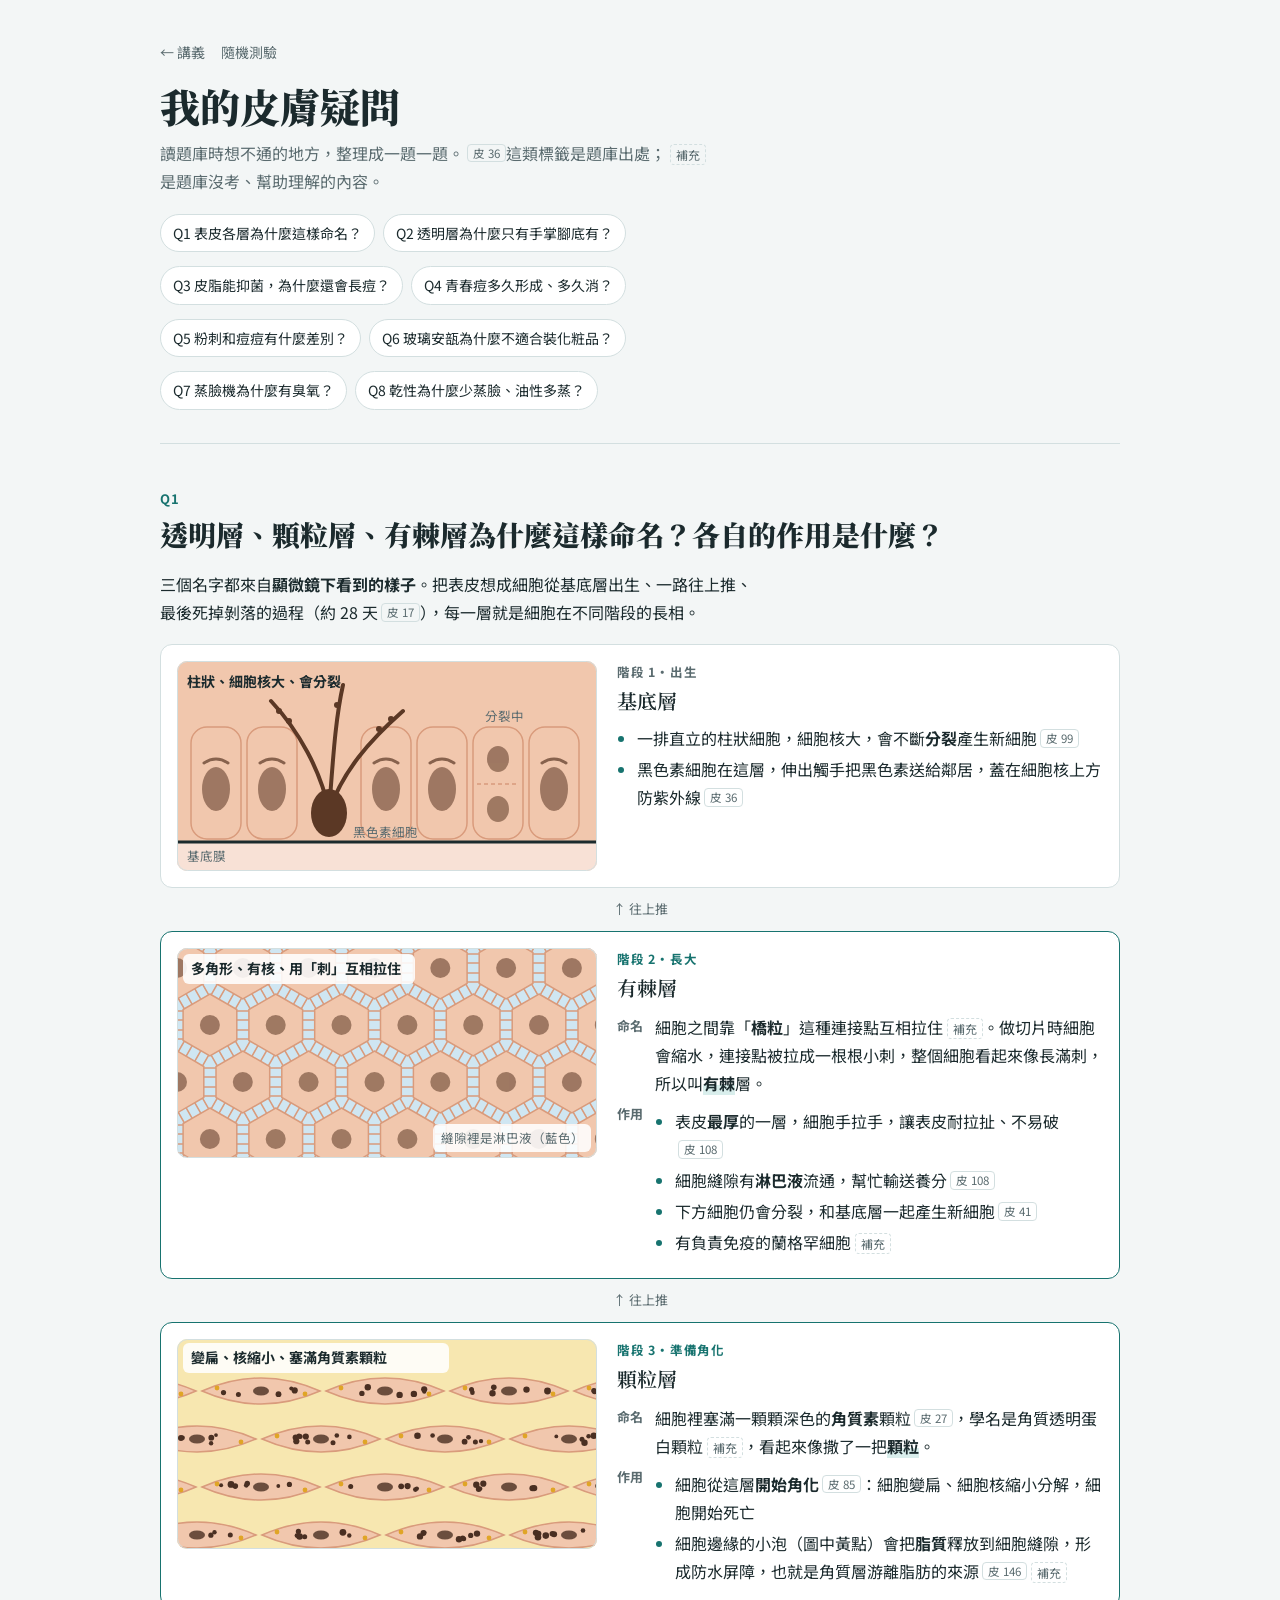
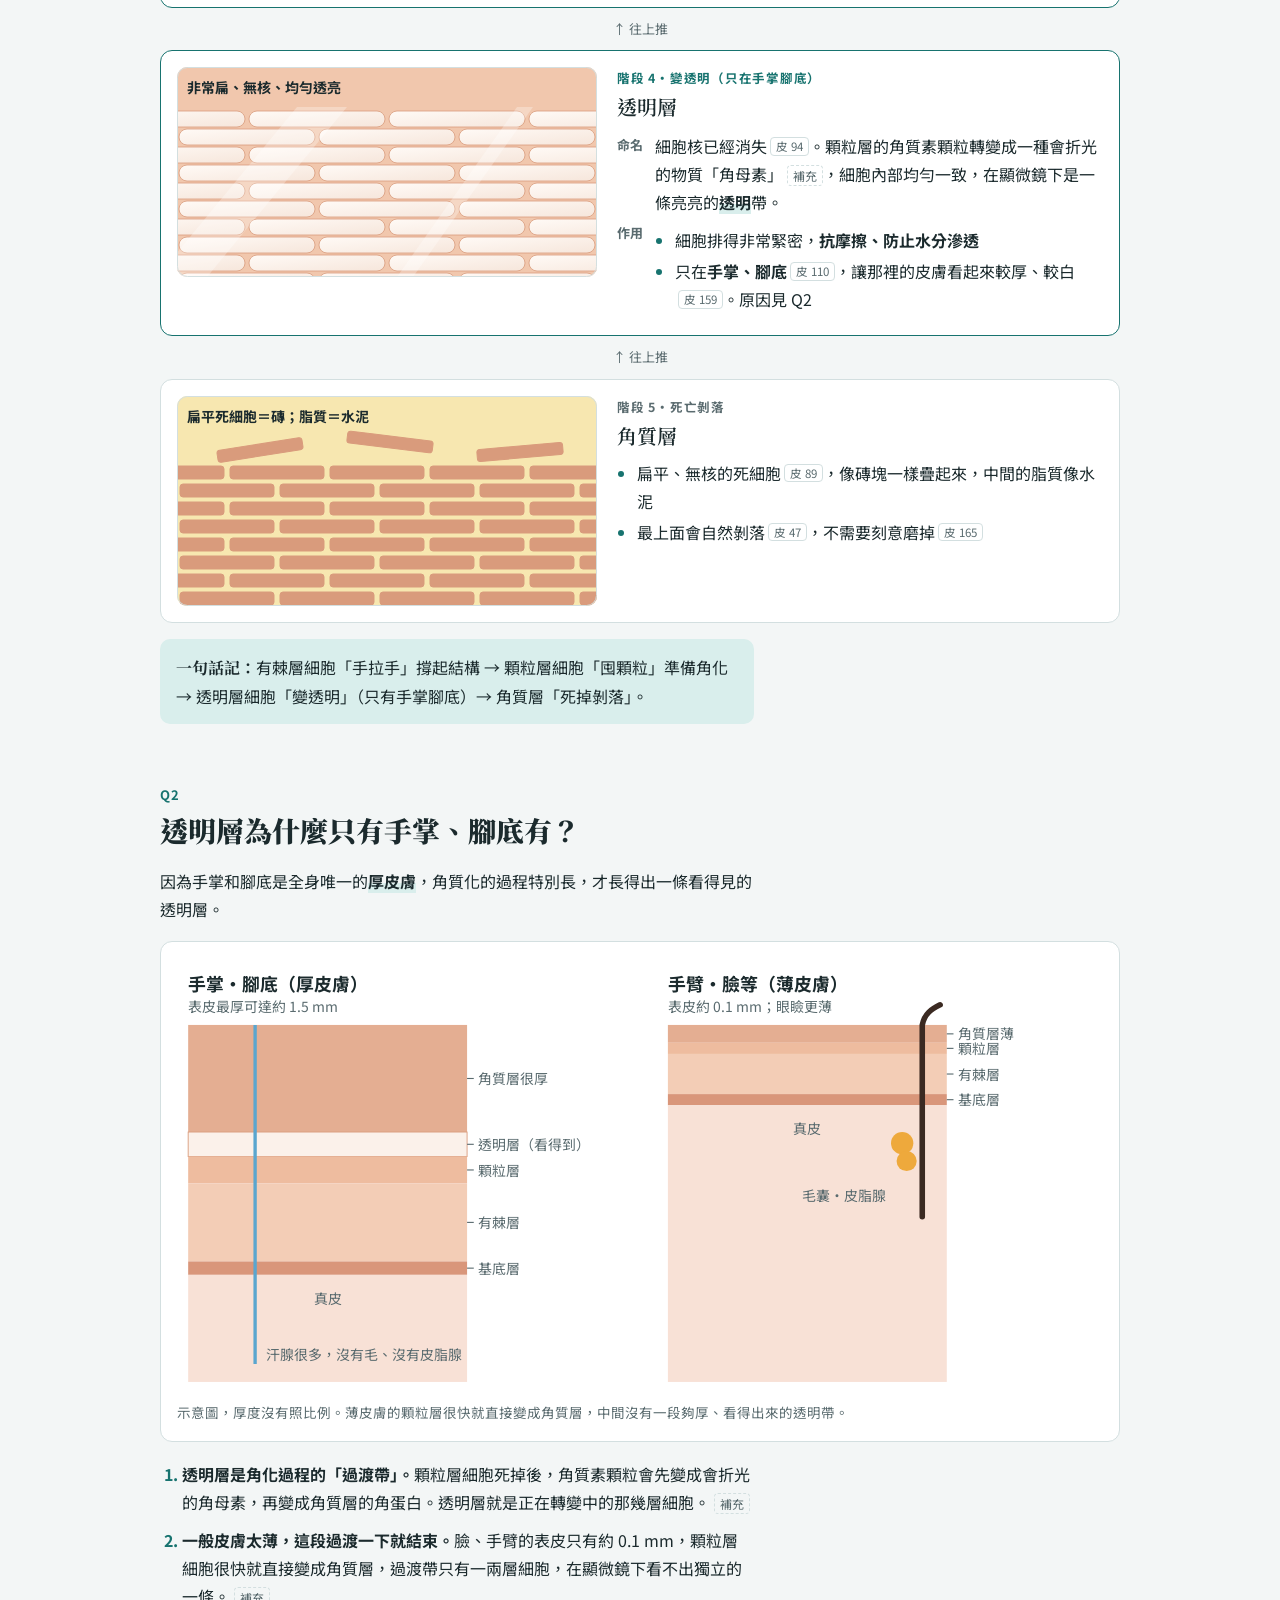
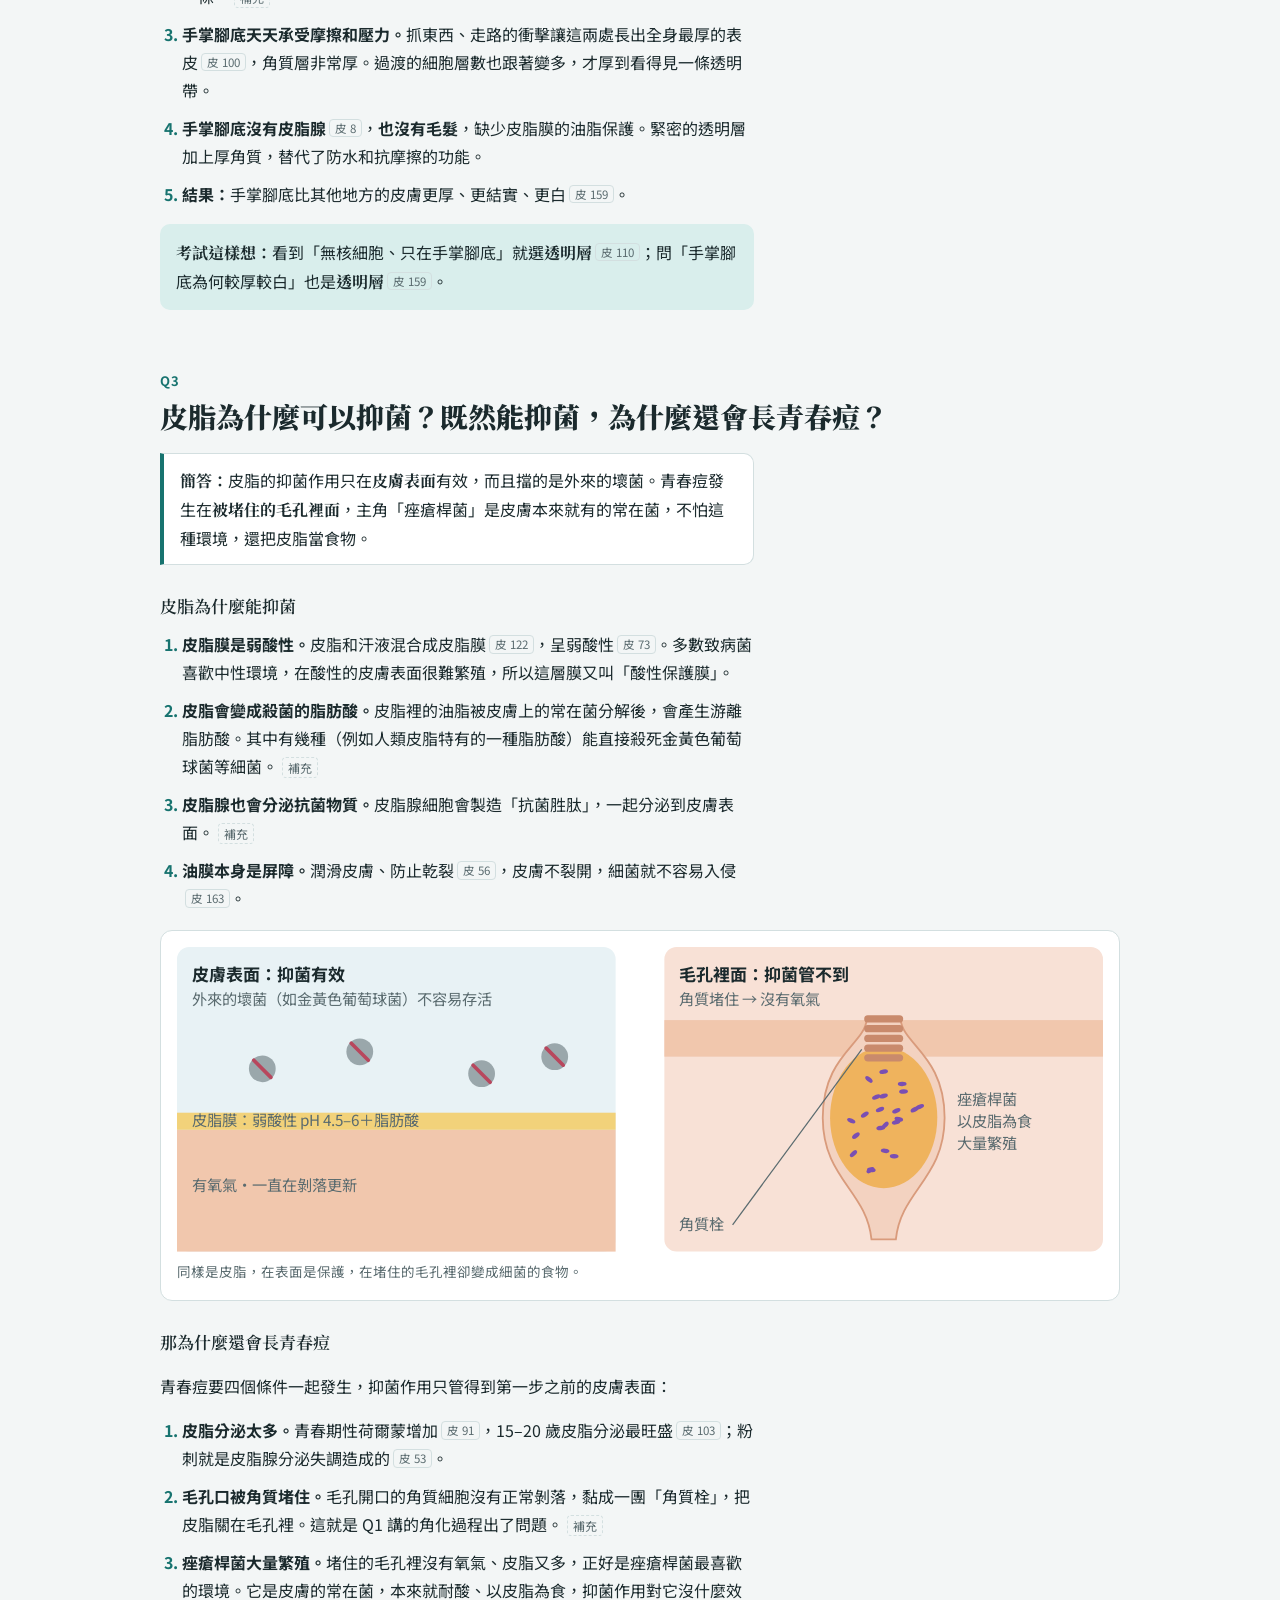
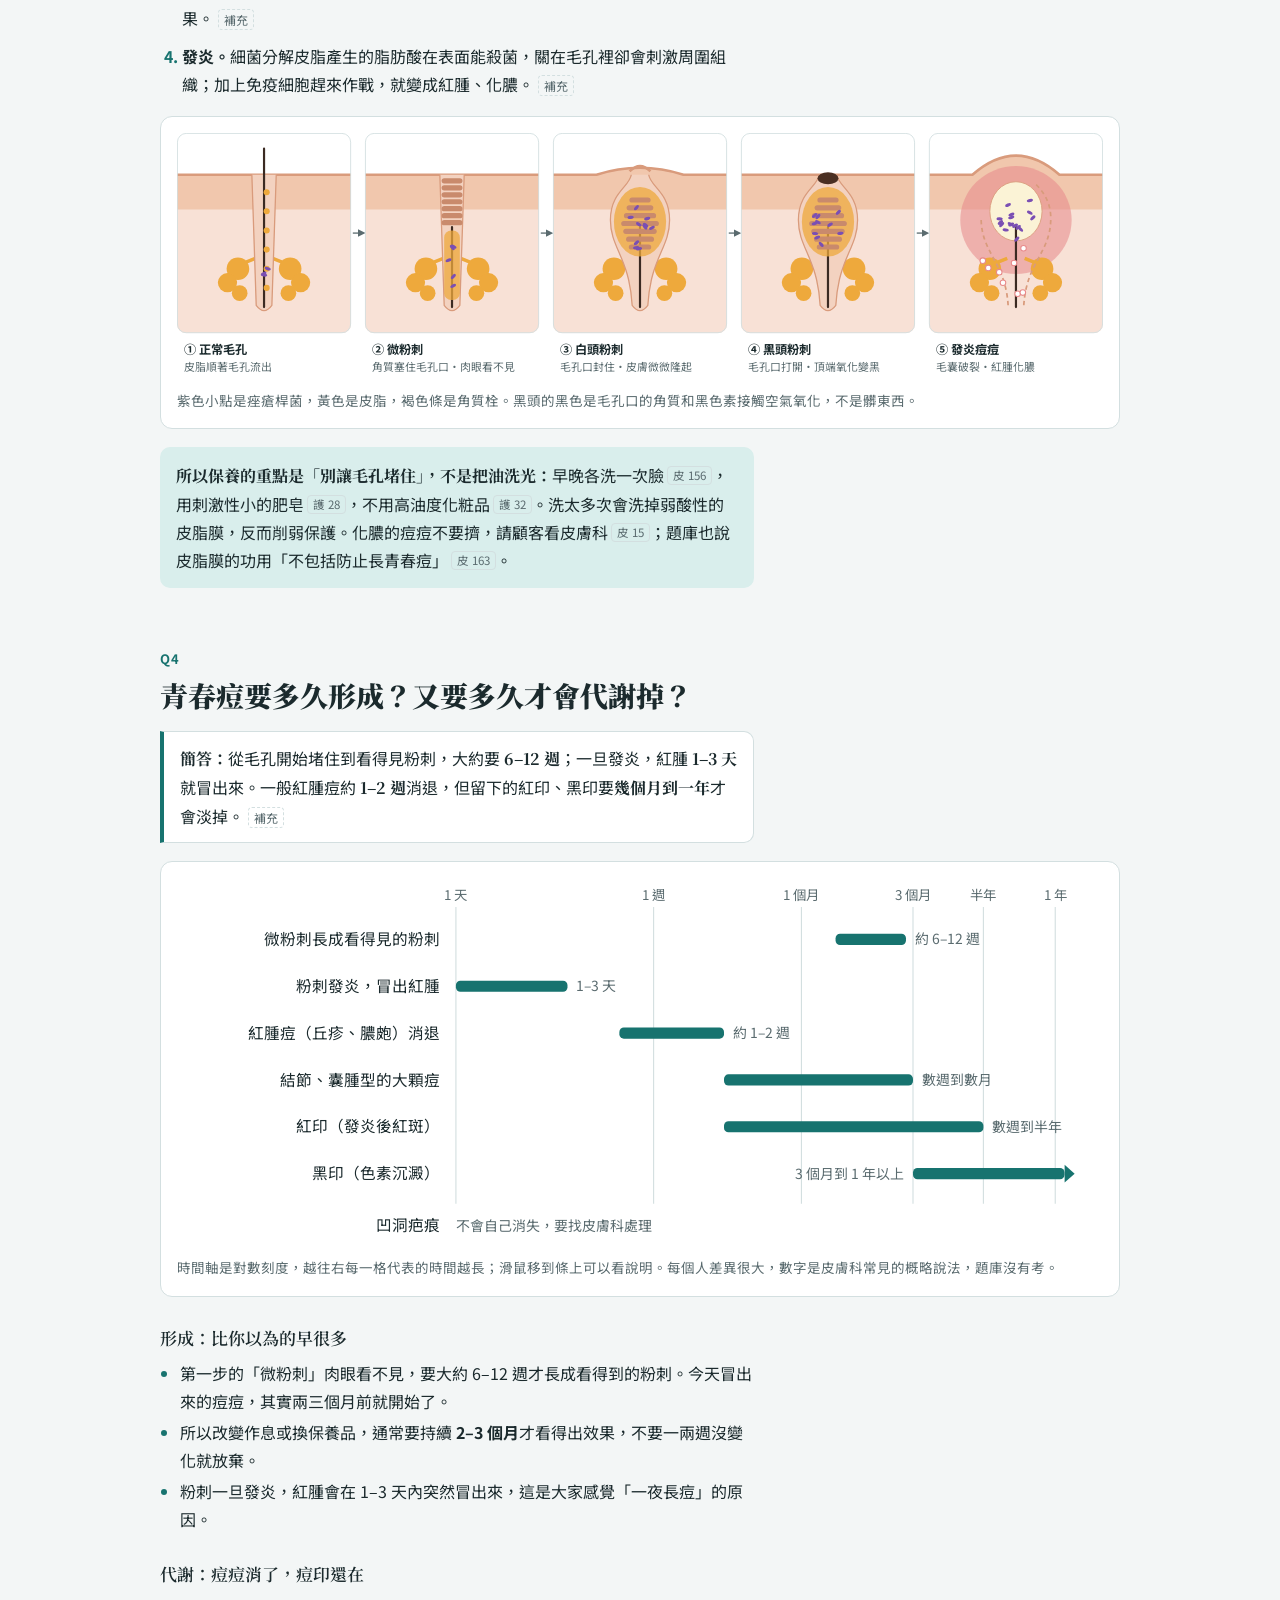
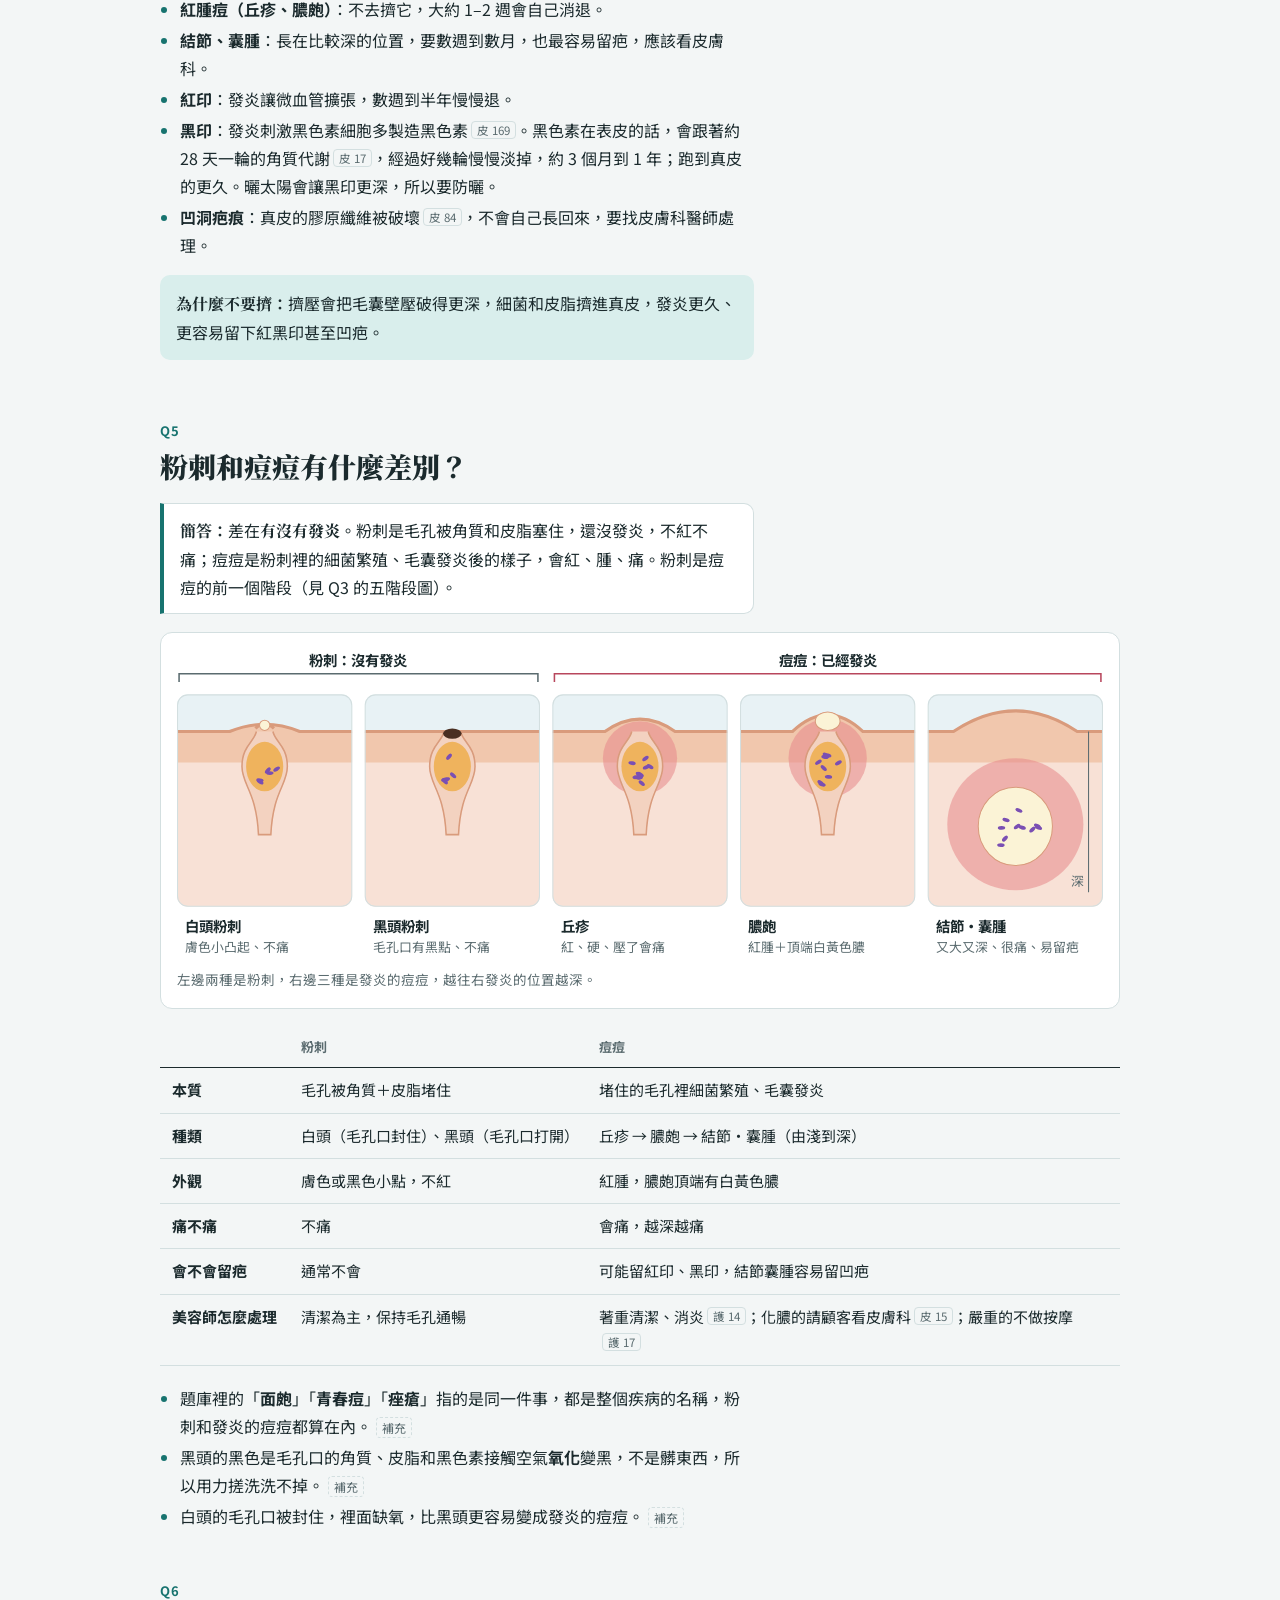
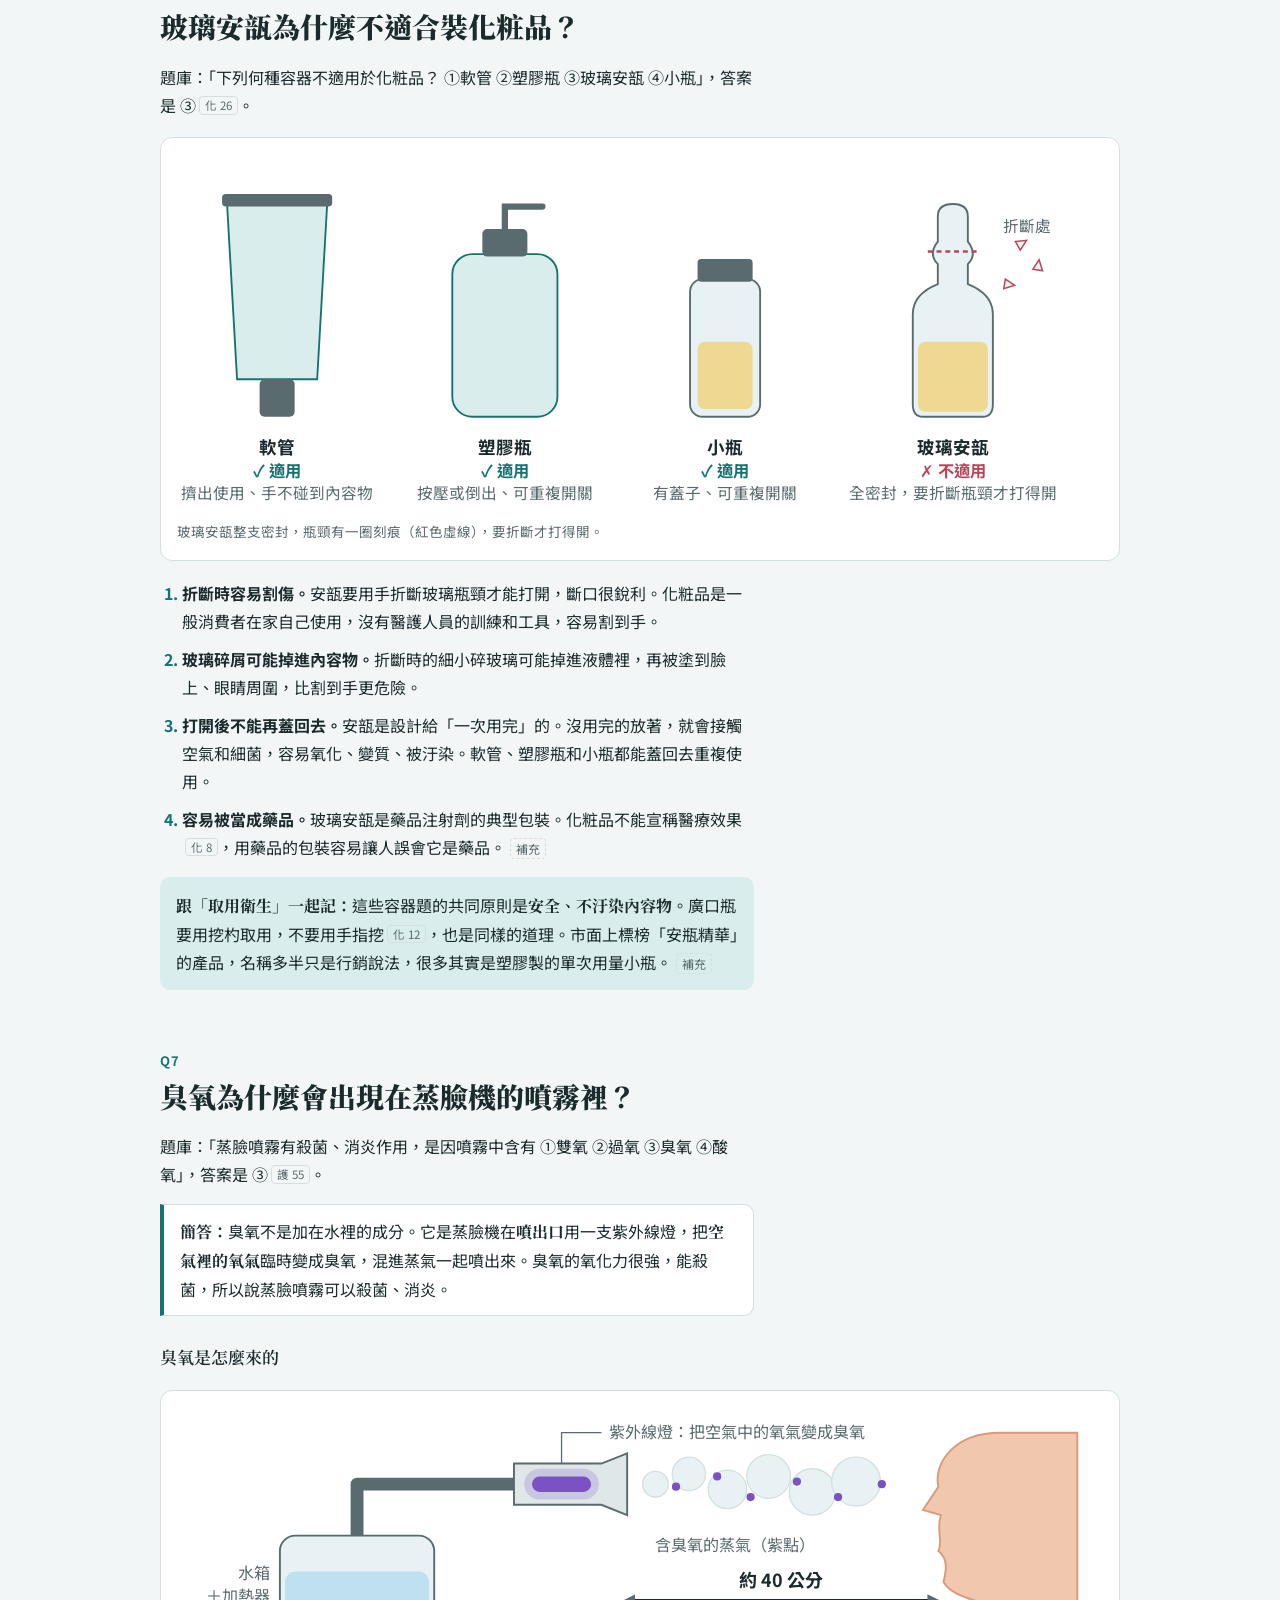
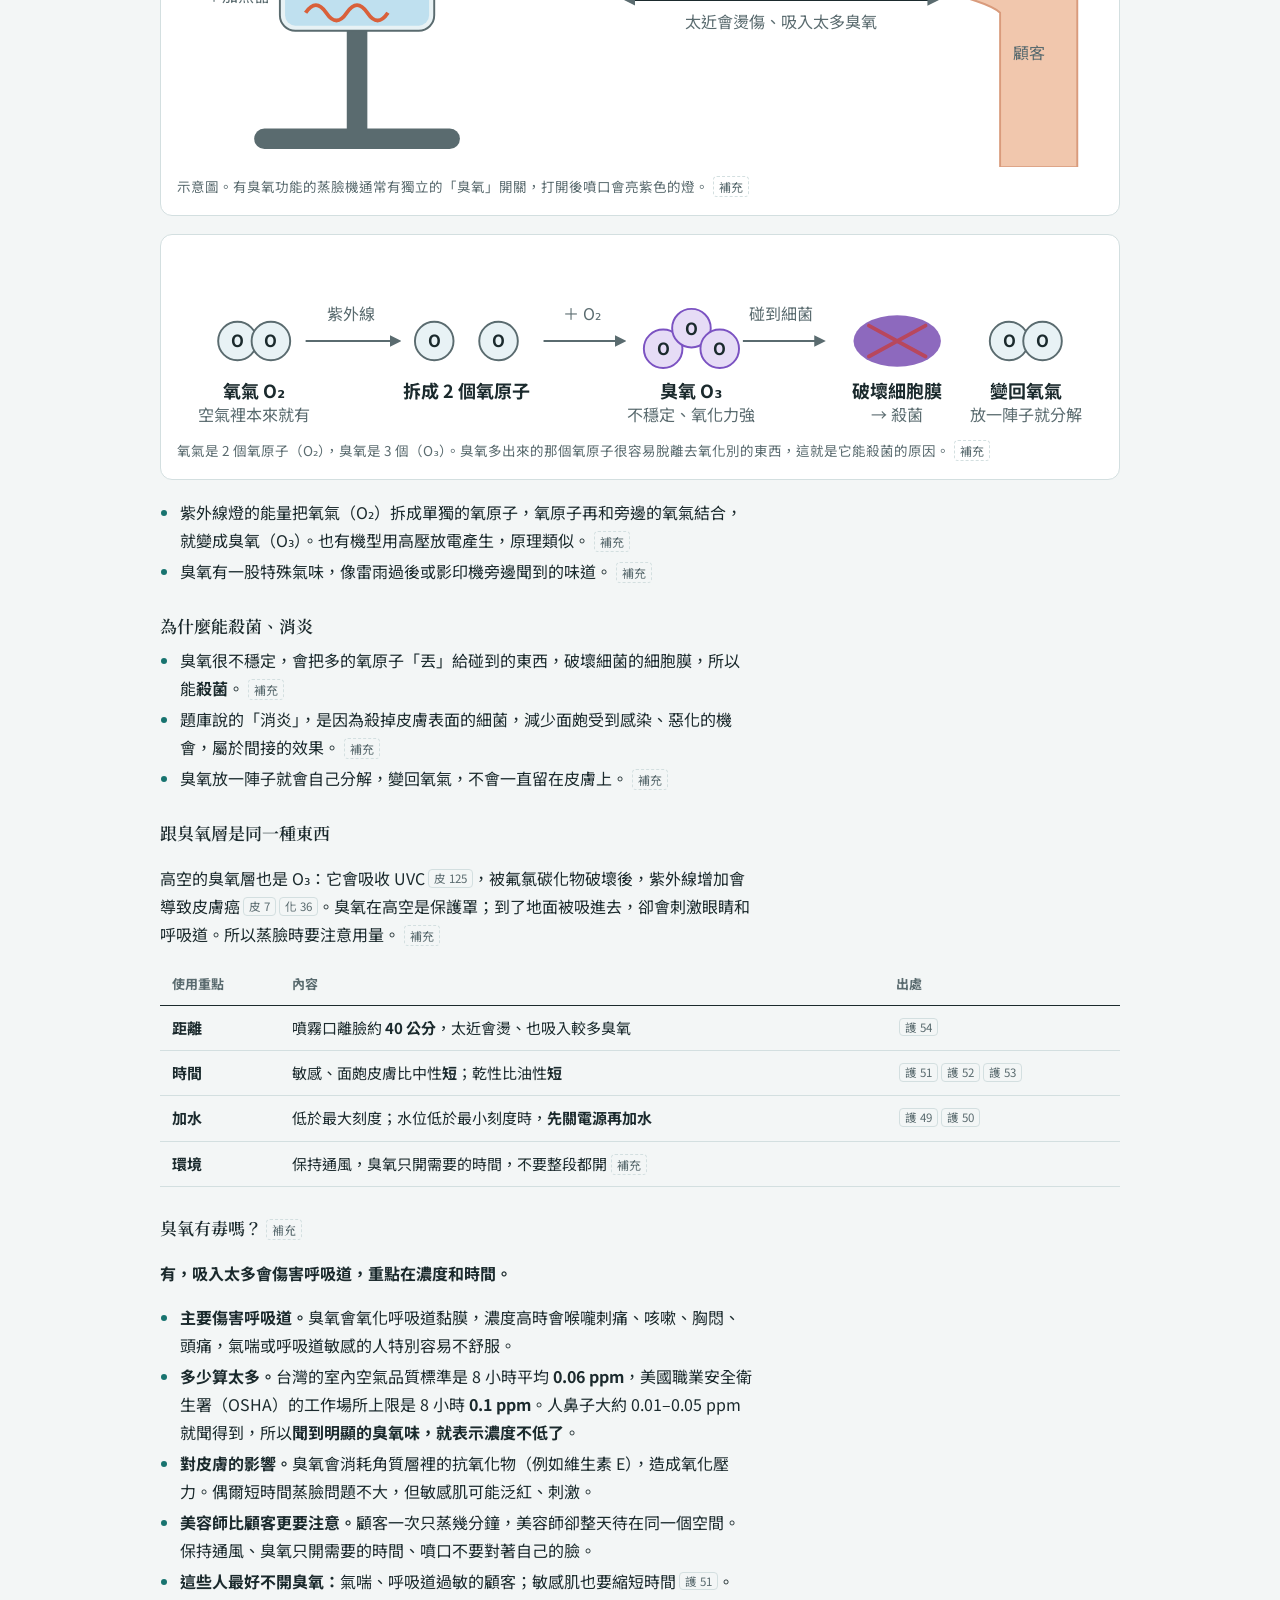
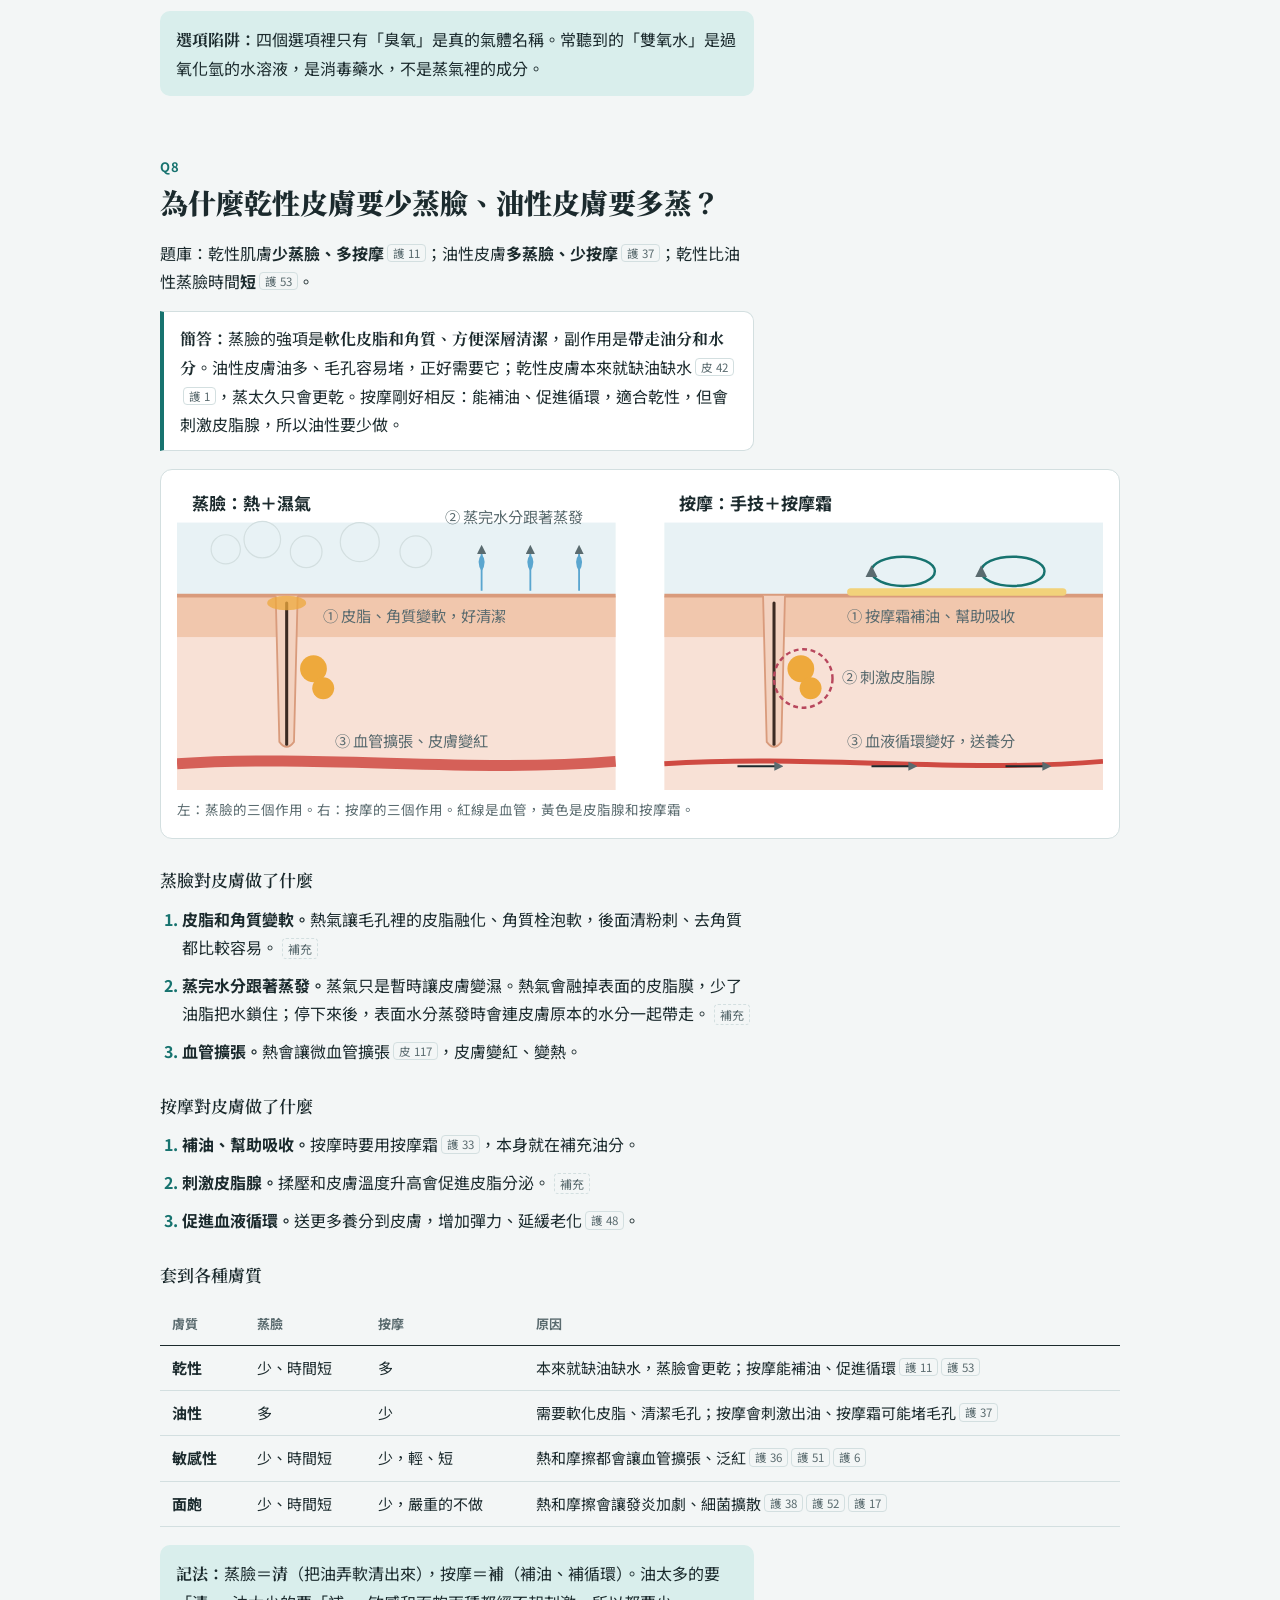
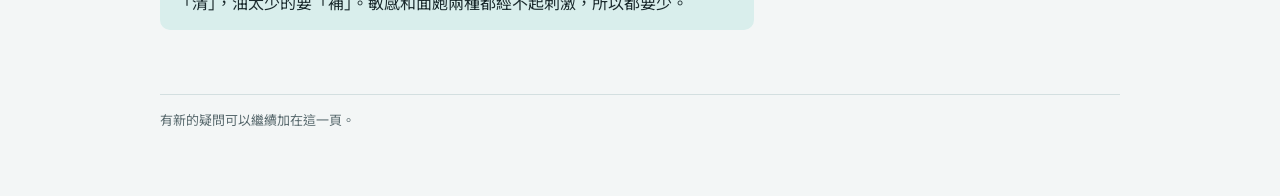
==== commit 91b813ce: "Add ozone toxicity note and steaming-by-skin-type question Co-Authored-By: Claude Opus 5.5 <noreply@" ====
--- a/notes/index.html
+++ b/notes/index.html
@@ -163,6 +163,14 @@
 .o-atom{fill:var(--air);stroke:var(--muted);stroke-width:1.5} .o3{fill:var(--uv-soft);stroke:var(--uv)}
 .atom-t{font-size:13px;font-weight:700;fill:var(--fg)}
 .bug-big{fill:var(--bug);opacity:.85}
+.vessel{fill:none;stroke:var(--art, #cf4a42);stroke-width:4}
+.vessel-wide{fill:none;stroke:var(--art, #cf4a42);stroke-width:9;opacity:.85}
+.evap{stroke:var(--sweat);stroke-width:1.5;fill:none}
+.drop{fill:var(--sweat)}
+.rub{fill:none;stroke:var(--accent);stroke-width:2}
+.cream{fill:var(--film)}
+.flow{stroke:var(--fg);stroke-width:1.5;fill:none}
+.stim{fill:none;stroke:var(--mark);stroke-width:2;stroke-dasharray:4 3}
 a:focus-visible{outline:2px solid var(--accent);outline-offset:2px;border-radius:4px}
 </style>
 
@@ -181,6 +189,7 @@
       <li><a href="#comedo">Q5 粉刺和痘痘有什麼差別？</a></li>
       <li><a href="#ampoule">Q6 玻璃安瓿為什麼不適合裝化粧品？</a></li>
       <li><a href="#ozone">Q7 蒸臉機為什麼有臭氧？</a></li>
+      <li><a href="#steam">Q8 乾性為什麼少蒸臉、油性多蒸？</a></li>
     </ul>
   </header>
 
@@ -429,7 +438,53 @@
         <tr><td>環境</td><td>保持通風，臭氧只開需要的時間，不要整段都開<span class="extra">補充</span></td><td></td></tr>
       </tbody>
     </table></div>
+    <h4>臭氧有毒嗎？<span class="extra">補充</span></h4>
+    <p><b>有，吸入太多會傷害呼吸道，重點在濃度和時間。</b></p>
+    <ul>
+      <li><b>主要傷害呼吸道。</b>臭氧會氧化呼吸道黏膜，濃度高時會喉嚨刺痛、咳嗽、胸悶、頭痛，氣喘或呼吸道敏感的人特別容易不舒服。</li>
+      <li><b>多少算太多。</b>台灣的室內空氣品質標準是 8 小時平均 <b>0.06 ppm</b>，美國職業安全衛生署（OSHA）的工作場所上限是 8 小時 <b>0.1 ppm</b>。人鼻子大約 0.01–0.05 ppm 就聞得到，所以<b>聞到明顯的臭氧味，就表示濃度不低了</b>。</li>
+      <li><b>對皮膚的影響。</b>臭氧會消耗角質層裡的抗氧化物（例如維生素 E），造成氧化壓力。偶爾短時間蒸臉問題不大，但敏感肌可能泛紅、刺激。</li>
+      <li><b>美容師比顧客更要注意。</b>顧客一次只蒸幾分鐘，美容師卻整天待在同一個空間。保持通風、臭氧只開需要的時間、噴口不要對著自己的臉。</li>
+      <li><b>這些人最好不開臭氧：</b>氣喘、呼吸道過敏的顧客；敏感肌也要縮短時間<span class="q">護 51</span>。</li>
+    </ul>
     <div class="box"><b>選項陷阱：</b>四個選項裡只有「臭氧」是真的氣體名稱。常聽到的「雙氧水」是過氧化氫的水溶液，是消毒藥水，不是蒸氣裡的成分。</div>
+  </section>
+
+  <section class="qa" id="steam">
+    <div class="qlabel">Q8</div>
+    <h2>為什麼乾性皮膚要少蒸臉、油性皮膚要多蒸？</h2>
+    <p>題庫：乾性肌膚<b>少蒸臉、多按摩</b><span class="q">護 11</span>；油性皮膚<b>多蒸臉、少按摩</b><span class="q">護 37</span>；乾性比油性蒸臉時間<b>短</b><span class="q">護 53</span>。</p>
+    <div class="answer"><b>簡答：</b>蒸臉的強項是<b>軟化皮脂和角質、方便深層清潔</b>，副作用是<b>帶走油分和水分</b>。油性皮膚油多、毛孔容易堵，正好需要它；乾性皮膚本來就缺油缺水<span class="q">皮 42</span><span class="q">護 1</span>，蒸太久只會更乾。按摩剛好相反：能補油、促進循環，適合乾性，但會刺激皮脂腺，所以油性要少做。</div>
+    <figure>
+      <div class="scroll"><svg viewBox="0 0 760 250" role="img" aria-label="蒸臉與按摩對皮膚的作用"><defs><marker id="ar6" viewBox="0 0 10 10" refX="5" refY="5" markerWidth="5" markerHeight="5" orient="auto"><path d="M0 0 L10 5 L0 10 z" class="arrowhead"/></marker></defs><rect x="0" y="30" width="360" height="60" class="bg-air"/><rect x="0" y="90" width="360" height="160" class="bg-derm"/><rect x="0" y="90" width="360" height="34" class="bg-cell"/><line x1="0" y1="90" x2="360" y2="90" class="surface"/><path d="M81 90 L 84 210 Q 90 218 96 210 L 99 90" class="foll"/><line x1="90" y1="212" x2="90" y2="96" class="hairline"/><circle cx="112" cy="150" r="11" class="sebum"/><circle cx="120" cy="166" r="9" class="sebum"/><path d="M0 228 C 120 220, 240 236, 360 226" class="vessel-wide"/><circle cx="40" cy="52" r="12" class="steam"/><circle cx="70" cy="44" r="15" class="steam"/><circle cx="106" cy="54" r="13" class="steam"/><circle cx="150" cy="46" r="16" class="steam"/><circle cx="196" cy="54" r="13" class="steam"/><ellipse cx="90" cy="96" rx="16" ry="6" class="sebum-fill"/><path d="M250 86 V 52" class="evap" marker-end="url(#ar6)"/><path d="M250 70 q -5 -8 0 -14 q 5 6 0 14 z" class="drop"/><path d="M290 86 V 52" class="evap" marker-end="url(#ar6)"/><path d="M290 70 q -5 -8 0 -14 q 5 6 0 14 z" class="drop"/><path d="M330 86 V 52" class="evap" marker-end="url(#ar6)"/><path d="M330 70 q -5 -8 0 -14 q 5 6 0 14 z" class="drop"/><text x="12" y="20" class="t">蒸臉：熱＋濕氣</text><text x="120" y="112" class="t-s">① 皮脂、角質變軟，好清潔</text><text x="220" y="30" class="t-s">② 蒸完水分跟著蒸發</text><text x="130" y="214" class="t-s">③ 血管擴張、皮膚變紅</text><rect x="400" y="30" width="360" height="60" class="bg-air"/><rect x="400" y="90" width="360" height="160" class="bg-derm"/><rect x="400" y="90" width="360" height="34" class="bg-cell"/><line x1="400" y1="90" x2="760" y2="90" class="surface"/><path d="M481 90 L 484 210 Q 490 218 496 210 L 499 90" class="foll"/><line x1="490" y1="212" x2="490" y2="96" class="hairline"/><circle cx="512" cy="150" r="11" class="sebum"/><circle cx="520" cy="166" r="9" class="sebum"/><path d="M400 228 C 520 220, 640 236, 760 226" class="vessel"/><path d="M570 70 a 26 12 0 1 1 52 0 a 26 12 0 1 1 -52 0" class="rub" marker-end="url(#ar6)"/><path d="M660 70 a 26 12 0 1 1 52 0 a 26 12 0 1 1 -52 0" class="rub" marker-end="url(#ar6)"/><rect x="550" y="84" width="180" height="6" rx="3" class="cream"/><path d="M460 230 H 494" class="flow" marker-end="url(#ar6)"/><path d="M570 230 H 604" class="flow" marker-end="url(#ar6)"/><path d="M680 230 H 714" class="flow" marker-end="url(#ar6)"/><circle cx="514" cy="158" r="24" class="stim"/><text x="412" y="20" class="t">按摩：手技＋按摩霜</text><text x="550" y="112" class="t-s">① 按摩霜補油、幫助吸收</text><text x="546" y="162" class="t-s">② 刺激皮脂腺</text><text x="550" y="214" class="t-s">③ 血液循環變好，送養分</text></svg></div>
+      <figcaption>左：蒸臉的三個作用。右：按摩的三個作用。紅線是血管，黃色是皮脂腺和按摩霜。</figcaption>
+    </figure>
+
+    <h4>蒸臉對皮膚做了什麼</h4>
+    <ol class="reasons">
+      <li><b>皮脂和角質變軟。</b>熱氣讓毛孔裡的皮脂融化、角質栓泡軟，後面清粉刺、去角質都比較容易。<span class="extra">補充</span></li>
+      <li><b>蒸完水分跟著蒸發。</b>蒸氣只是暫時讓皮膚變濕。熱氣會融掉表面的皮脂膜，少了油脂把水鎖住；停下來後，表面水分蒸發時會連皮膚原本的水分一起帶走。<span class="extra">補充</span></li>
+      <li><b>血管擴張。</b>熱會讓微血管擴張<span class="q">皮 117</span>，皮膚變紅、變熱。</li>
+    </ol>
+
+    <h4>按摩對皮膚做了什麼</h4>
+    <ol class="reasons">
+      <li><b>補油、幫助吸收。</b>按摩時要用按摩霜<span class="q">護 33</span>，本身就在補充油分。</li>
+      <li><b>刺激皮脂腺。</b>揉壓和皮膚溫度升高會促進皮脂分泌。<span class="extra">補充</span></li>
+      <li><b>促進血液循環。</b>送更多養分到皮膚，增加彈力、延緩老化<span class="q">護 48</span>。</li>
+    </ol>
+
+    <h4>套到各種膚質</h4>
+    <div class="tbl"><table>
+      <thead><tr><th>膚質</th><th>蒸臉</th><th>按摩</th><th>原因</th></tr></thead>
+      <tbody>
+        <tr><td>乾性</td><td>少、時間短</td><td>多</td><td>本來就缺油缺水，蒸臉會更乾；按摩能補油、促進循環<span class="q">護 11</span><span class="q">護 53</span></td></tr>
+        <tr><td>油性</td><td>多</td><td>少</td><td>需要軟化皮脂、清潔毛孔；按摩會刺激出油、按摩霜可能堵毛孔<span class="q">護 37</span></td></tr>
+        <tr><td>敏感性</td><td>少、時間短</td><td>少，輕、短</td><td>熱和摩擦都會讓血管擴張、泛紅<span class="q">護 36</span><span class="q">護 51</span><span class="q">護 6</span></td></tr>
+        <tr><td>面皰</td><td>少、時間短</td><td>少，嚴重的不做</td><td>熱和摩擦會讓發炎加劇、細菌擴散<span class="q">護 38</span><span class="q">護 52</span><span class="q">護 17</span></td></tr>
+      </tbody>
+    </table></div>
+    <div class="box"><b>記法：</b>蒸臉＝<b>清</b>（把油弄軟清出來），按摩＝<b>補</b>（補油、補循環）。油太多的要「清」，油太少的要「補」。敏感和面皰兩種都經不起刺激，所以都要少。</div>
   </section>
 
   <footer>有新的疑問可以繼續加在這一頁。</footer>
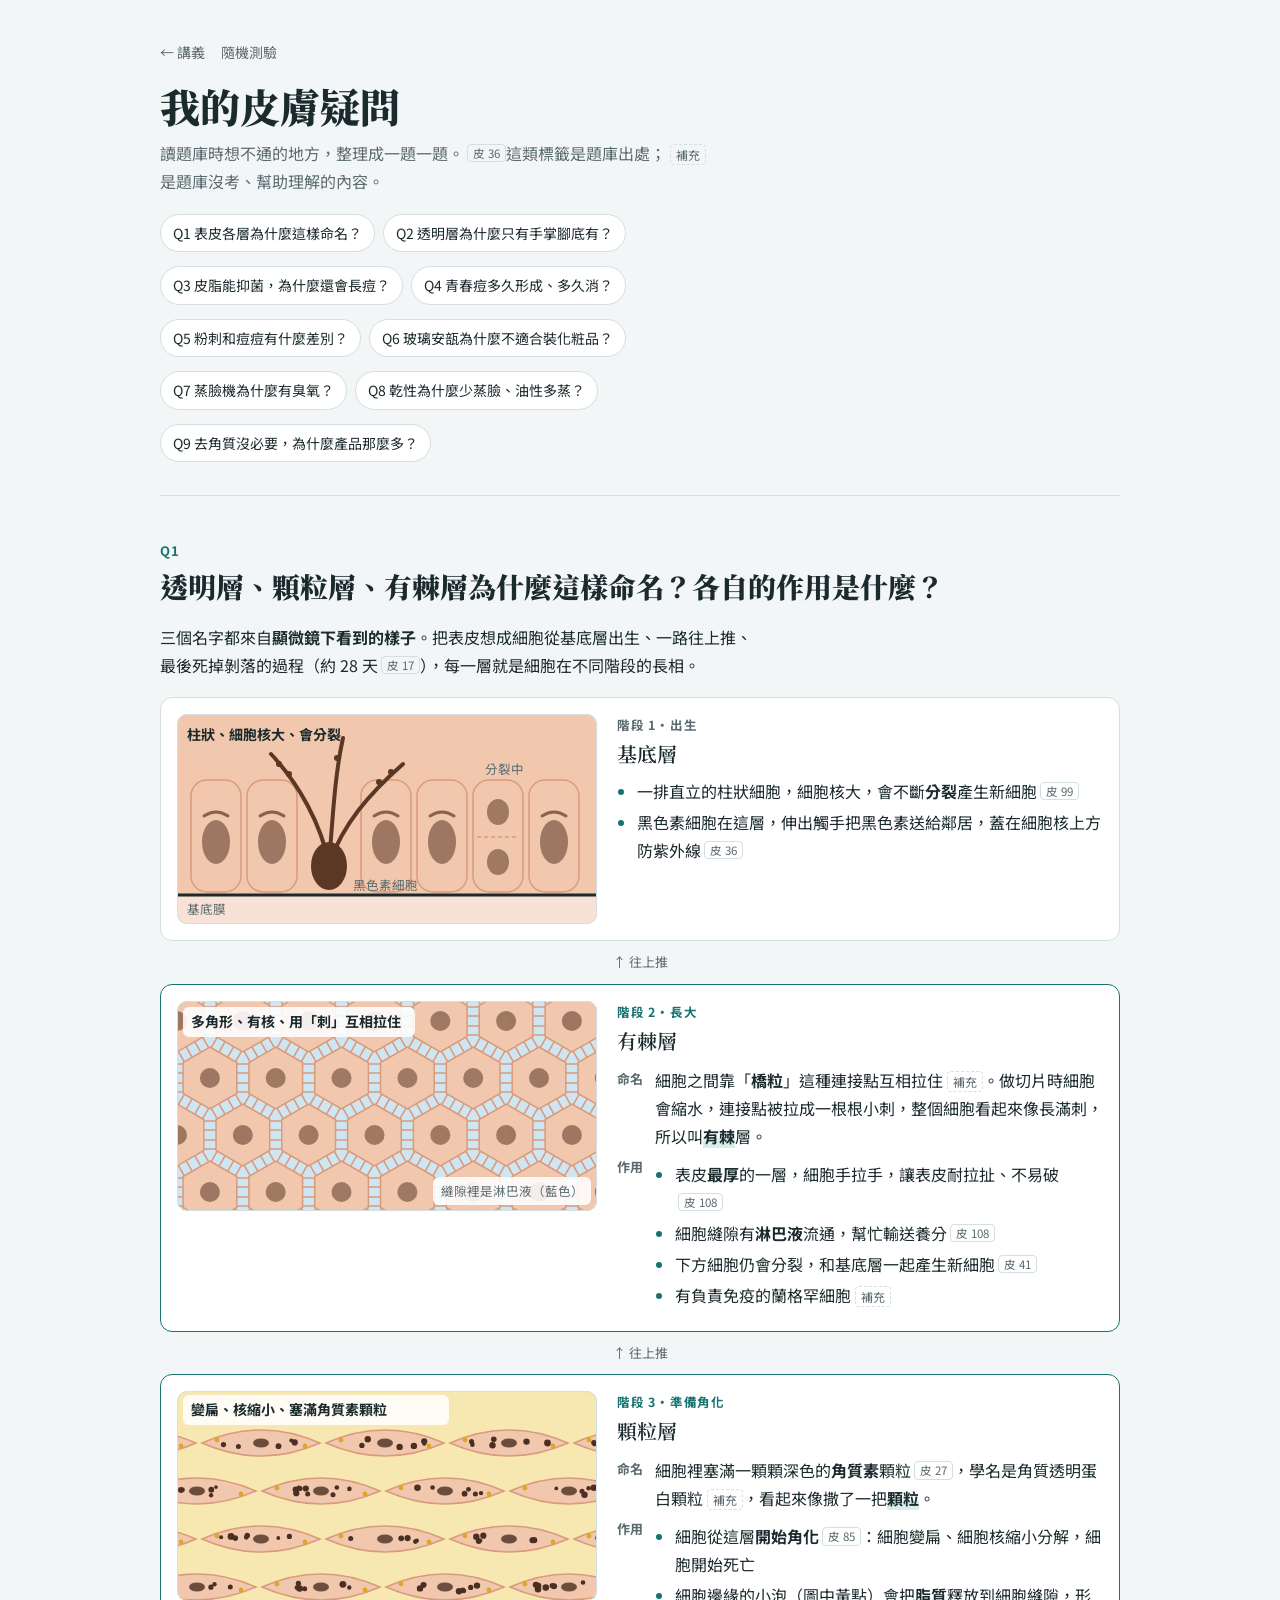
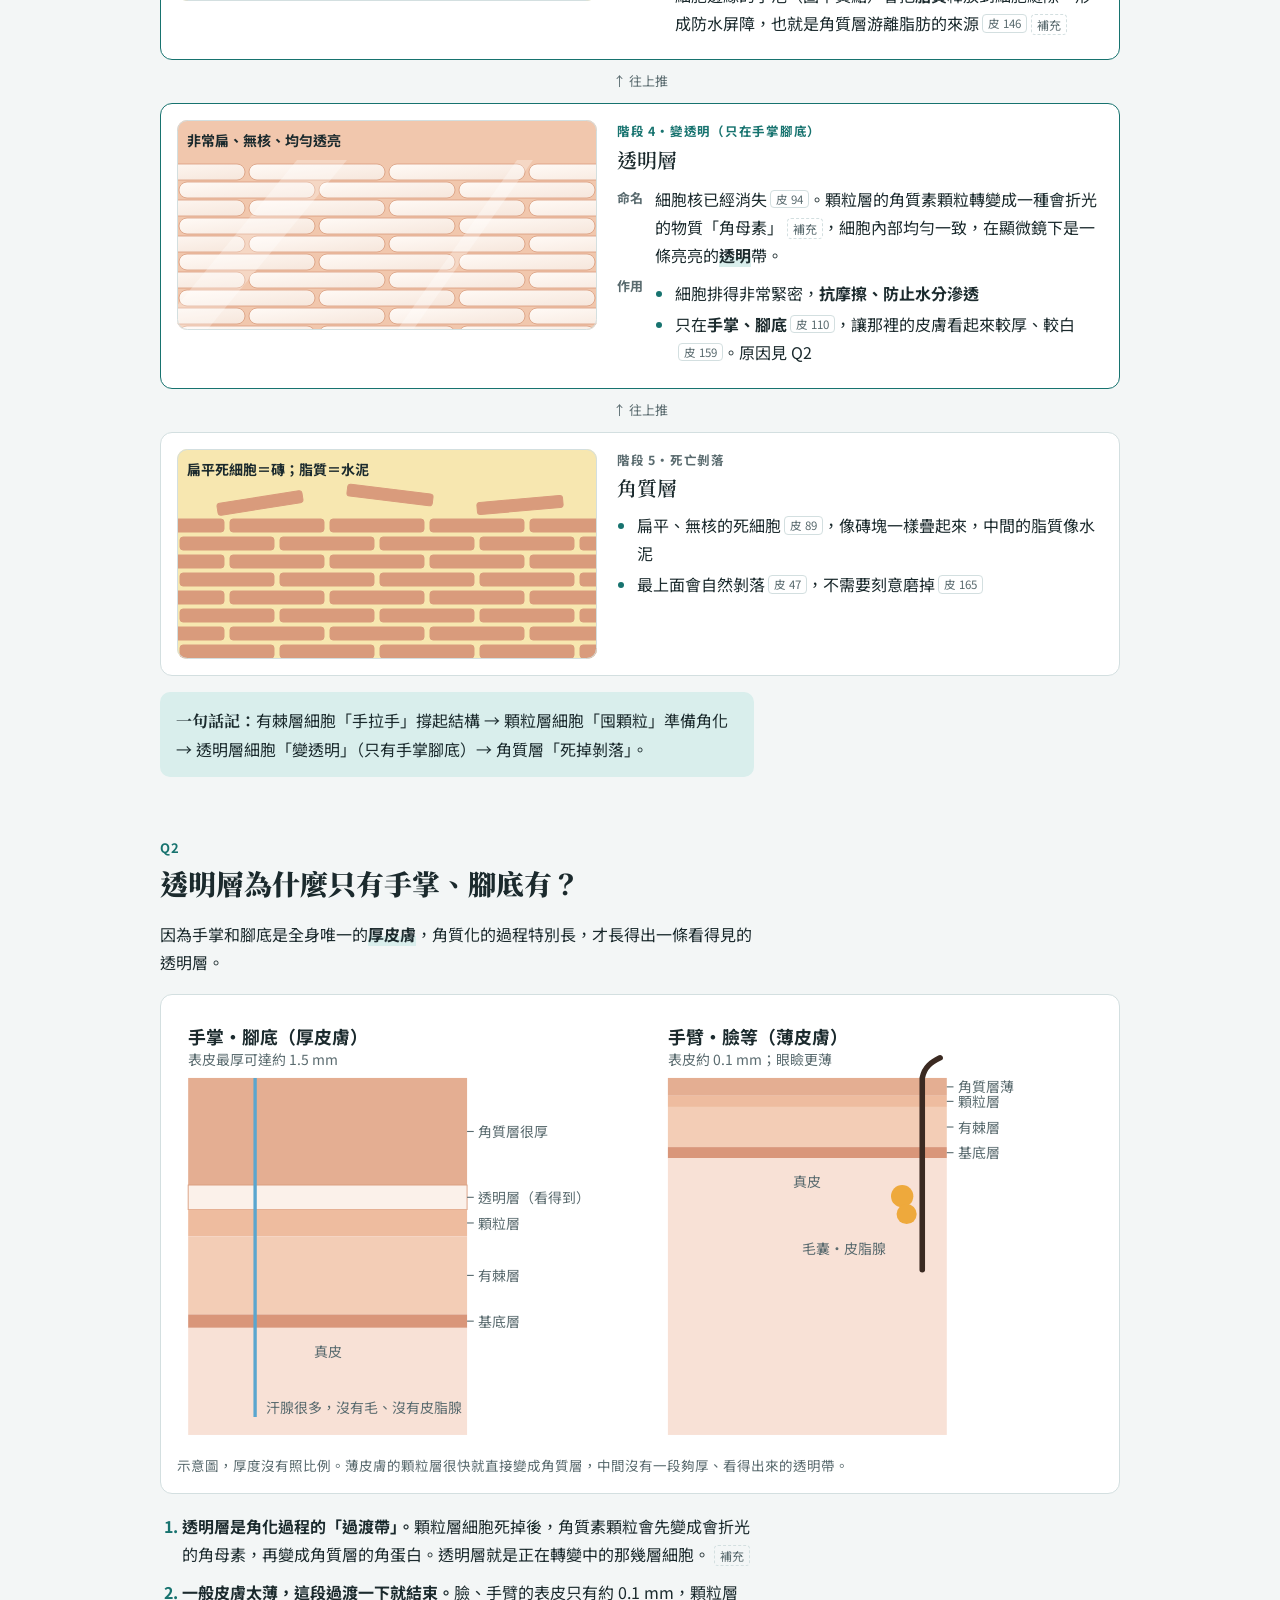
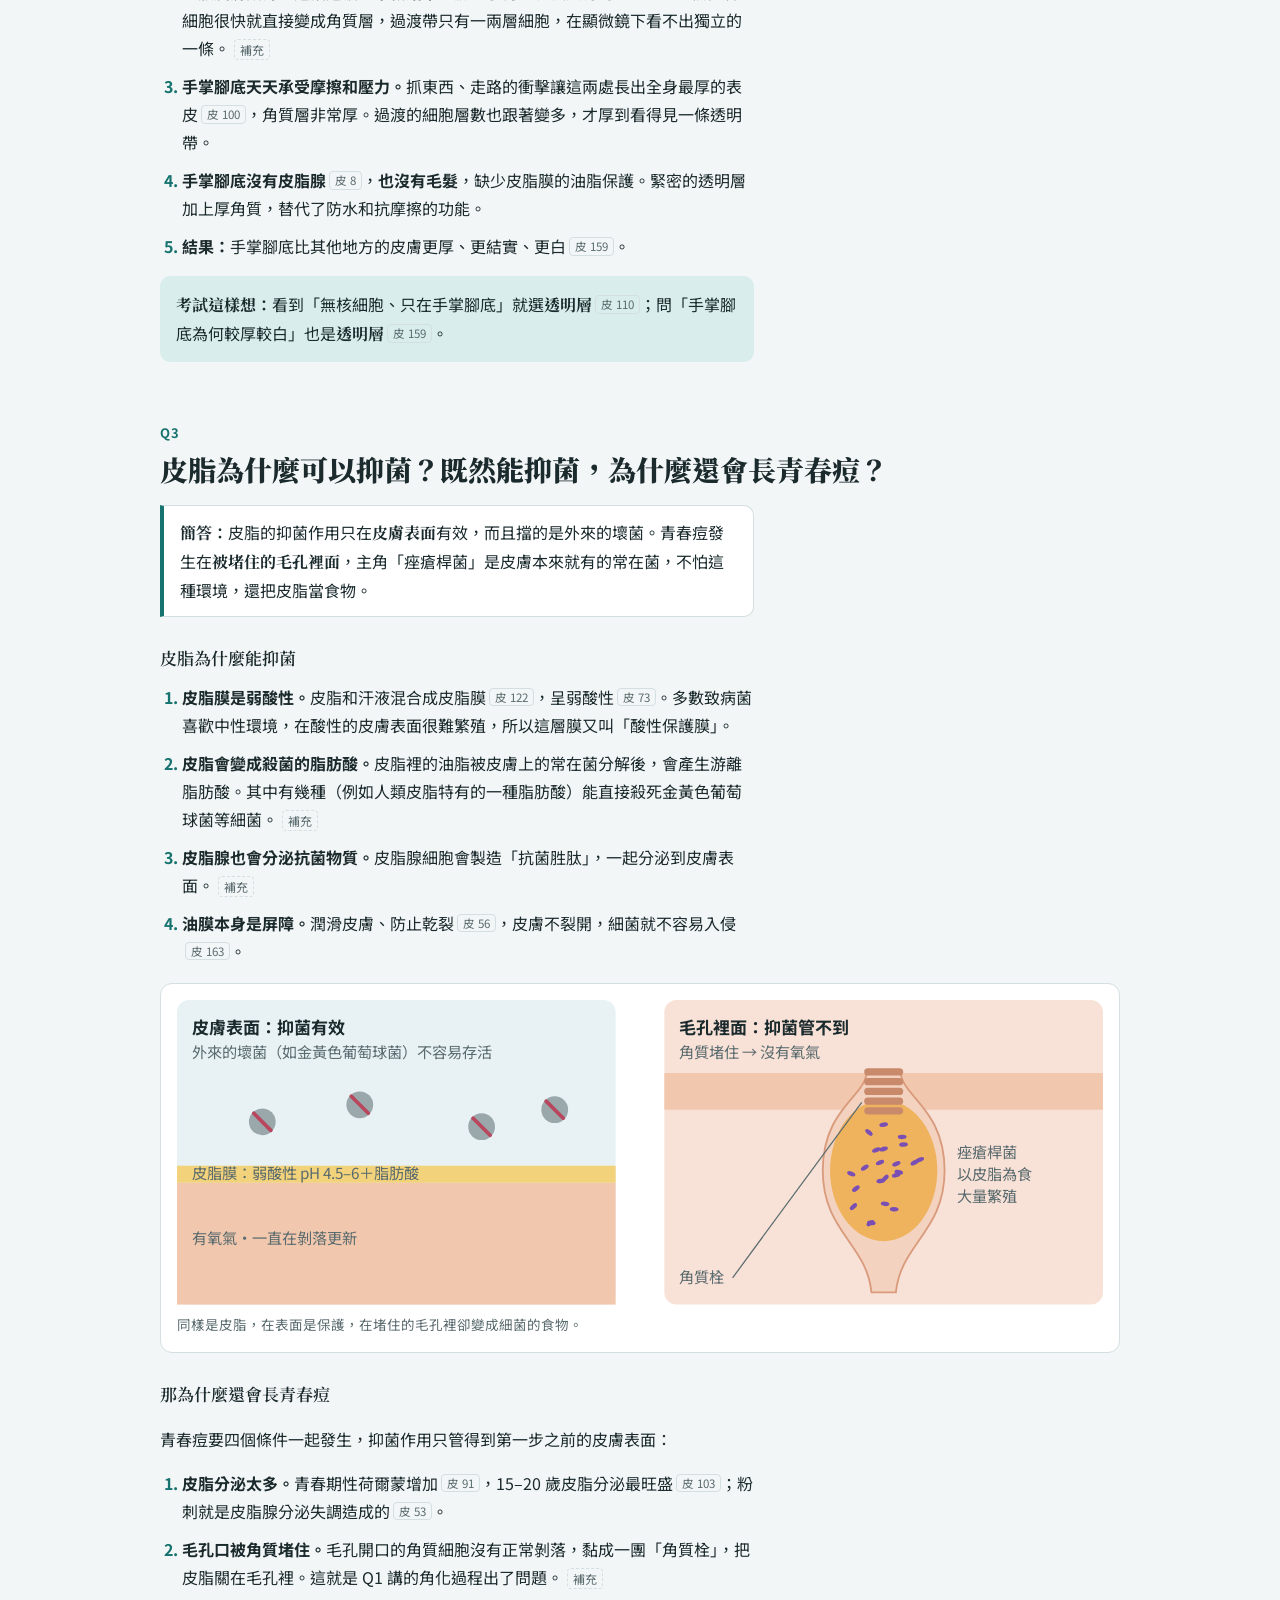
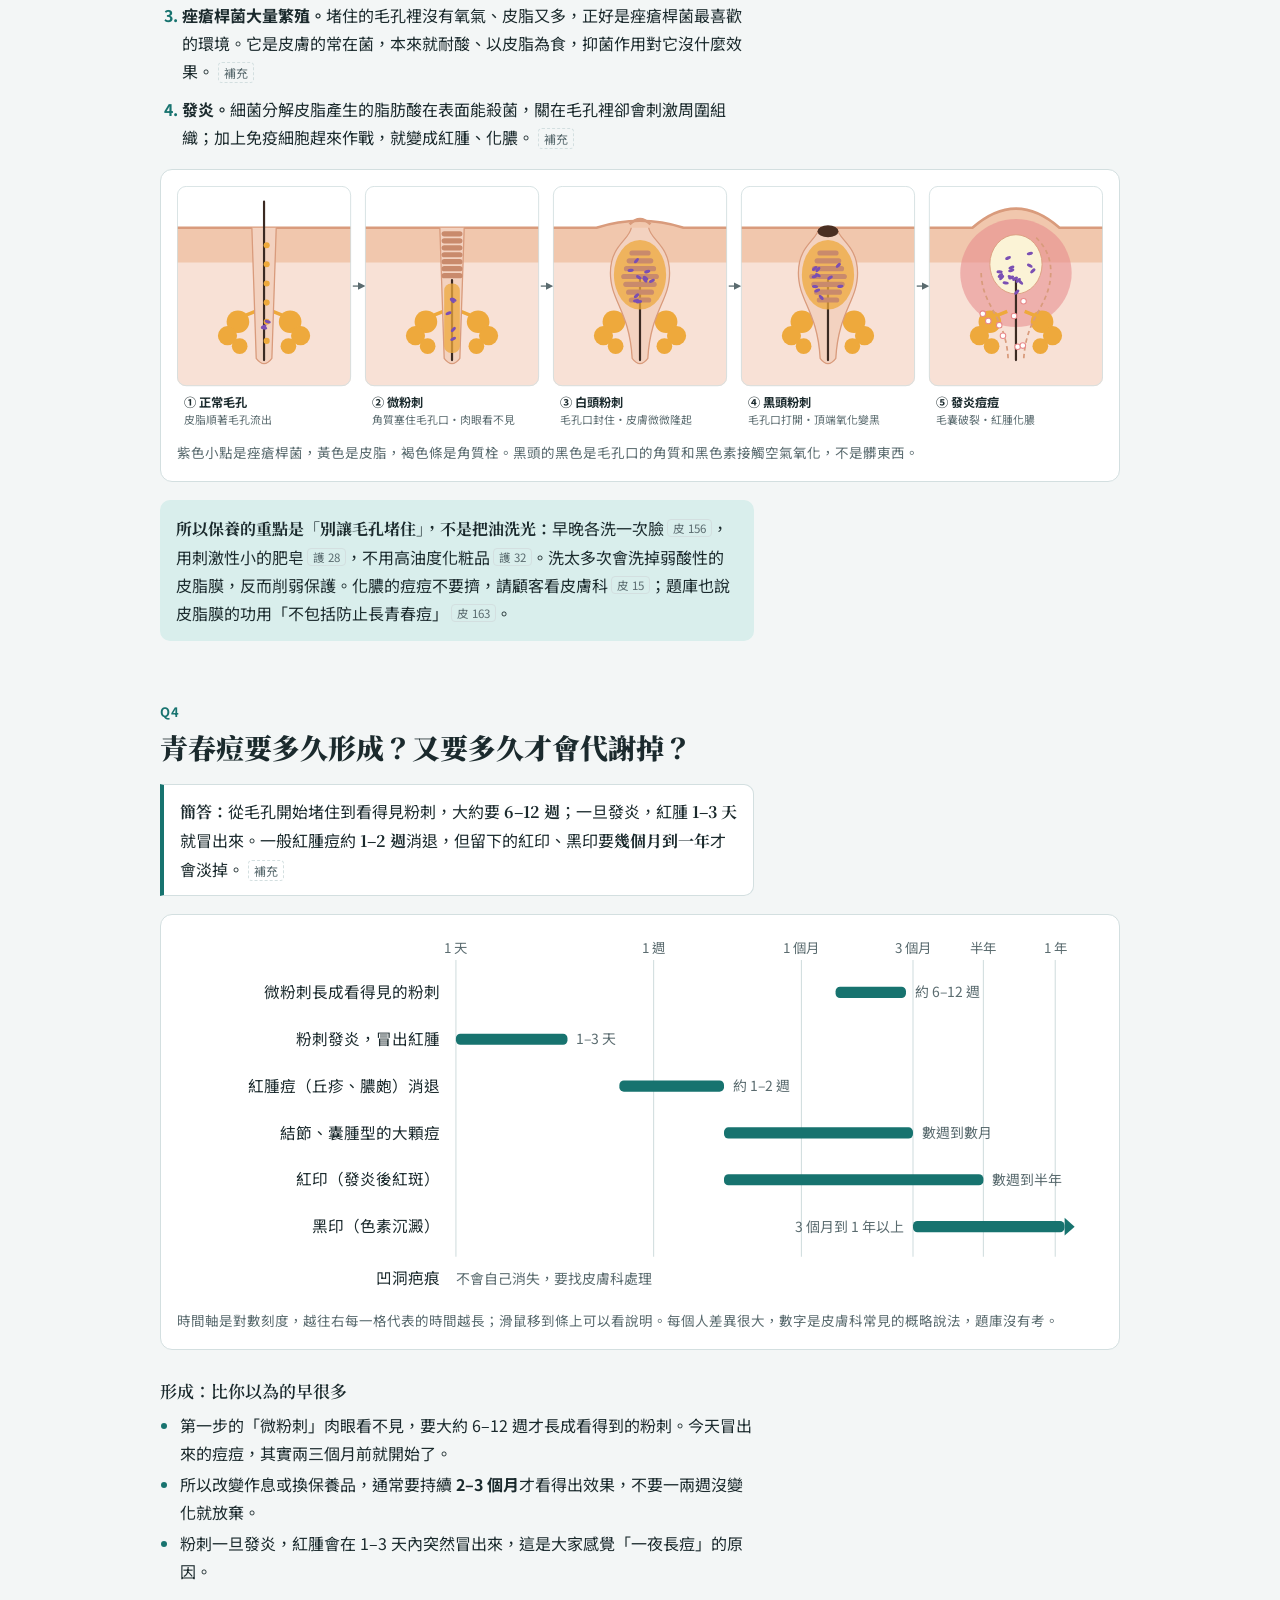
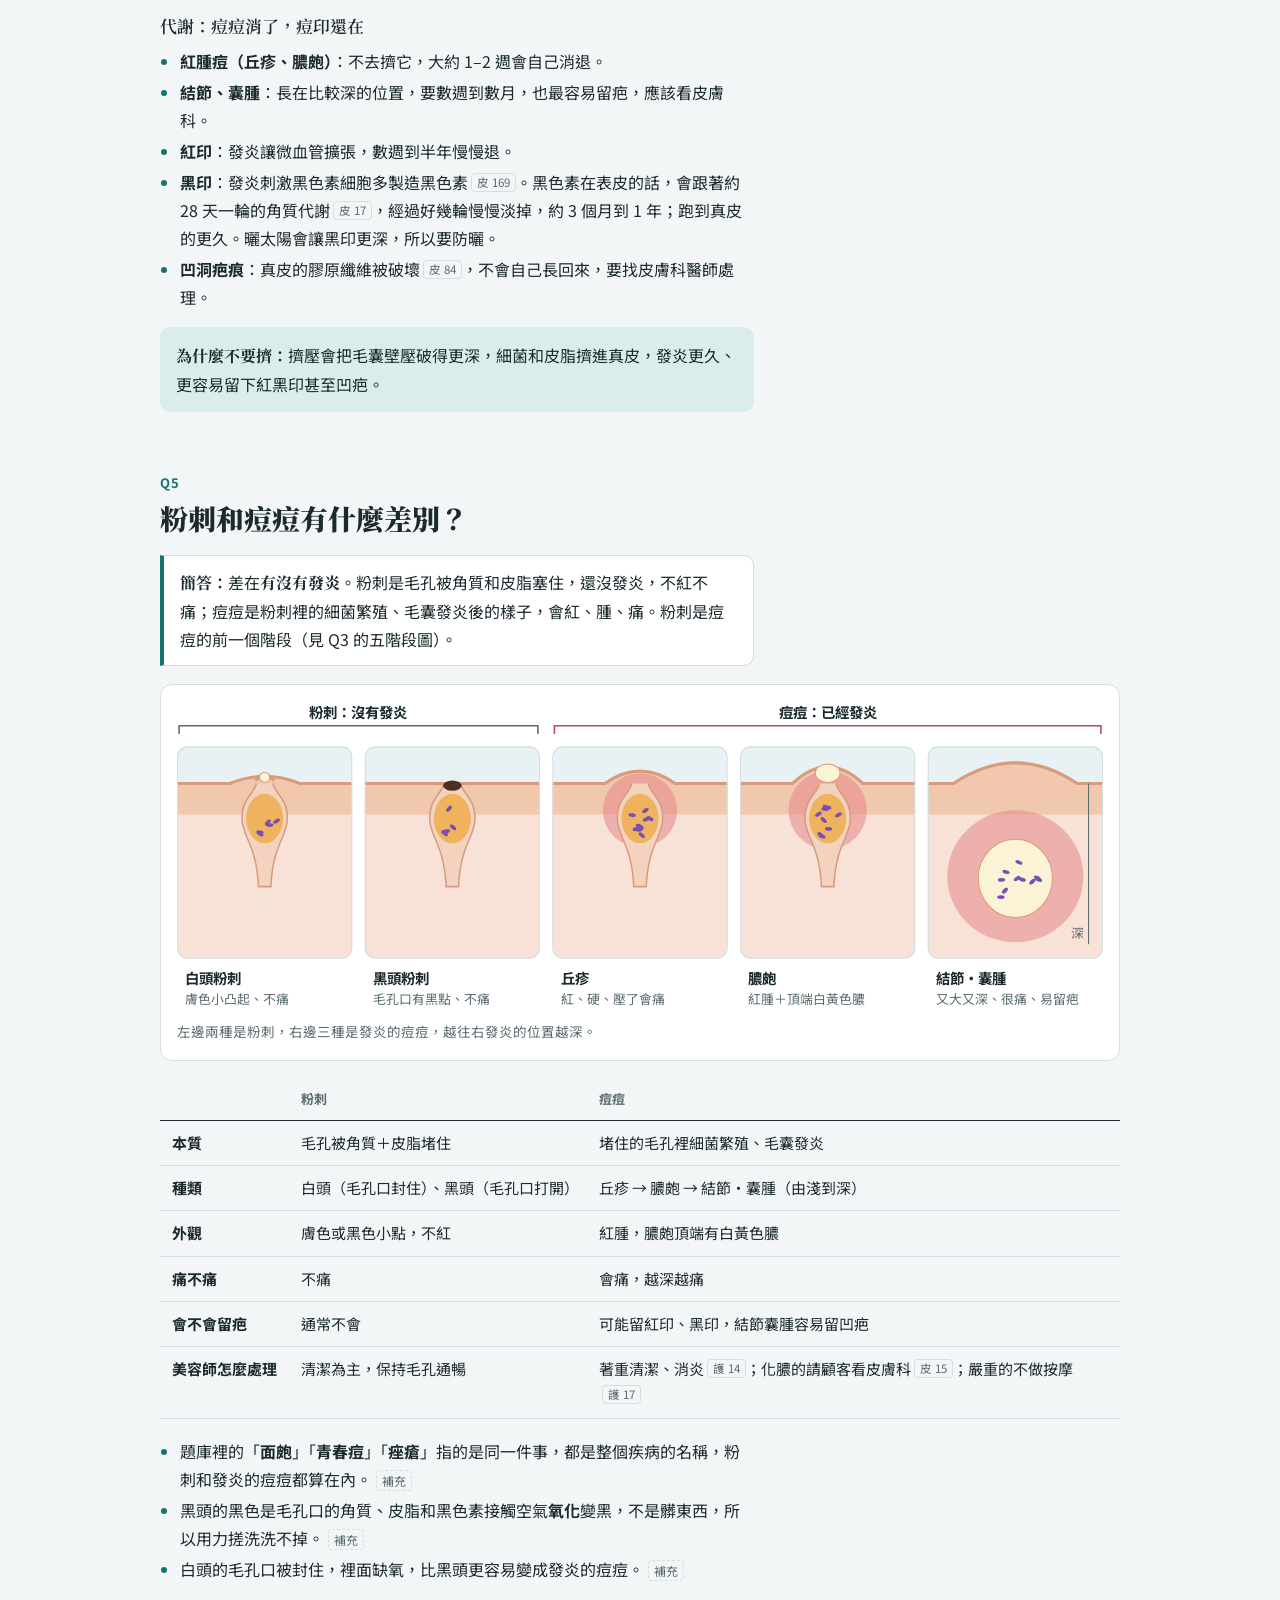
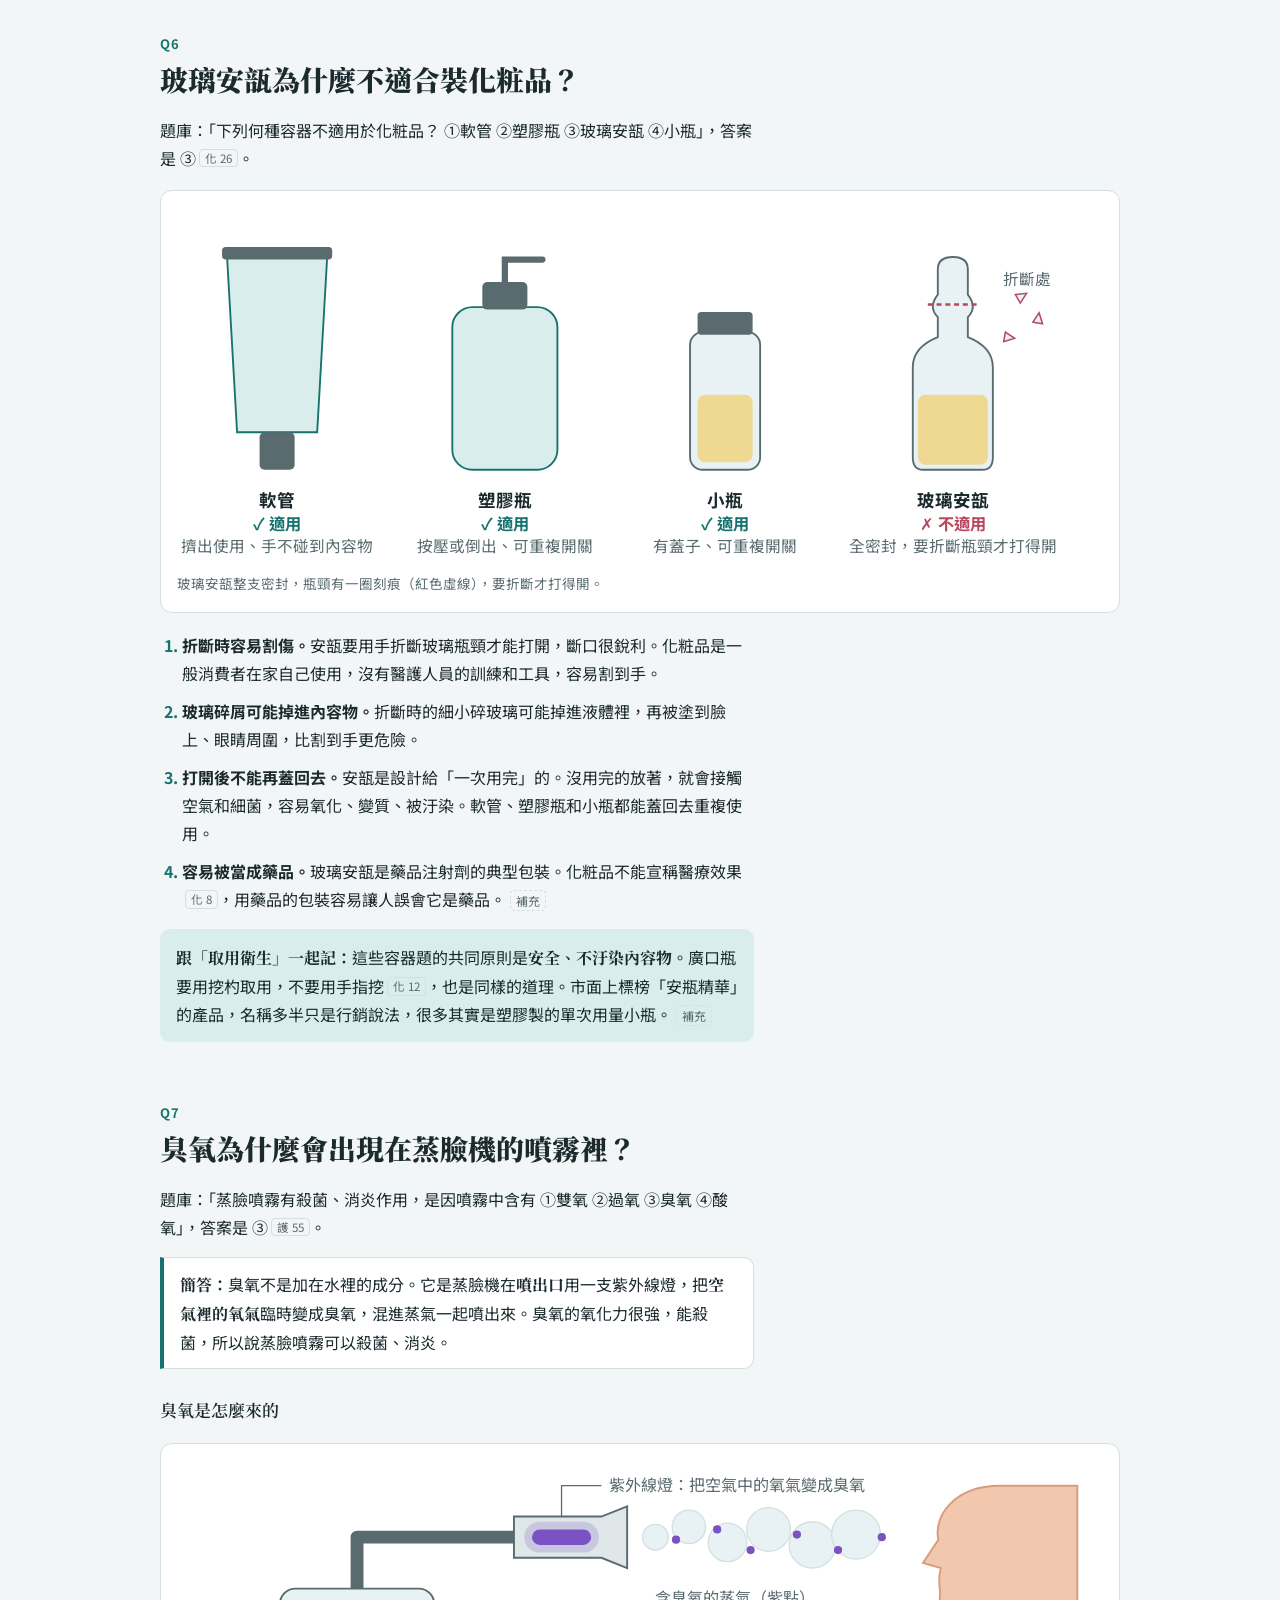
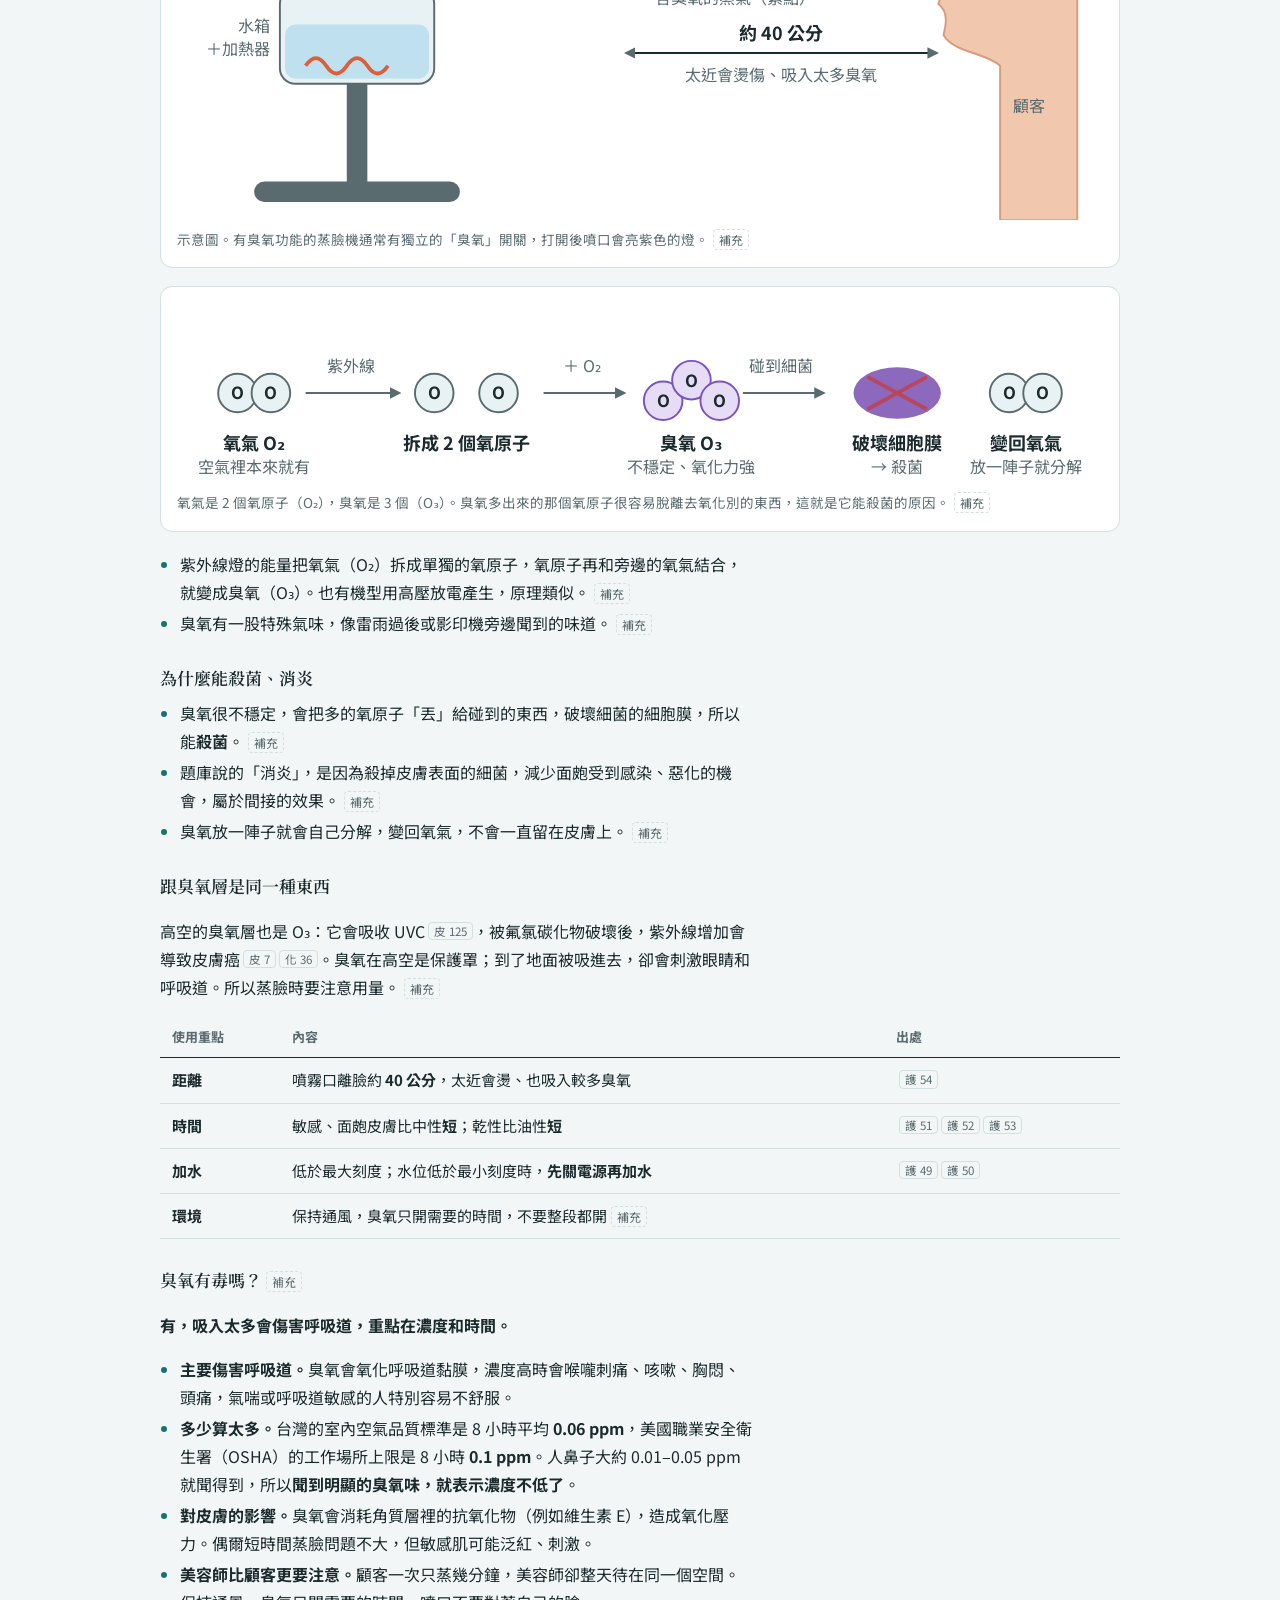
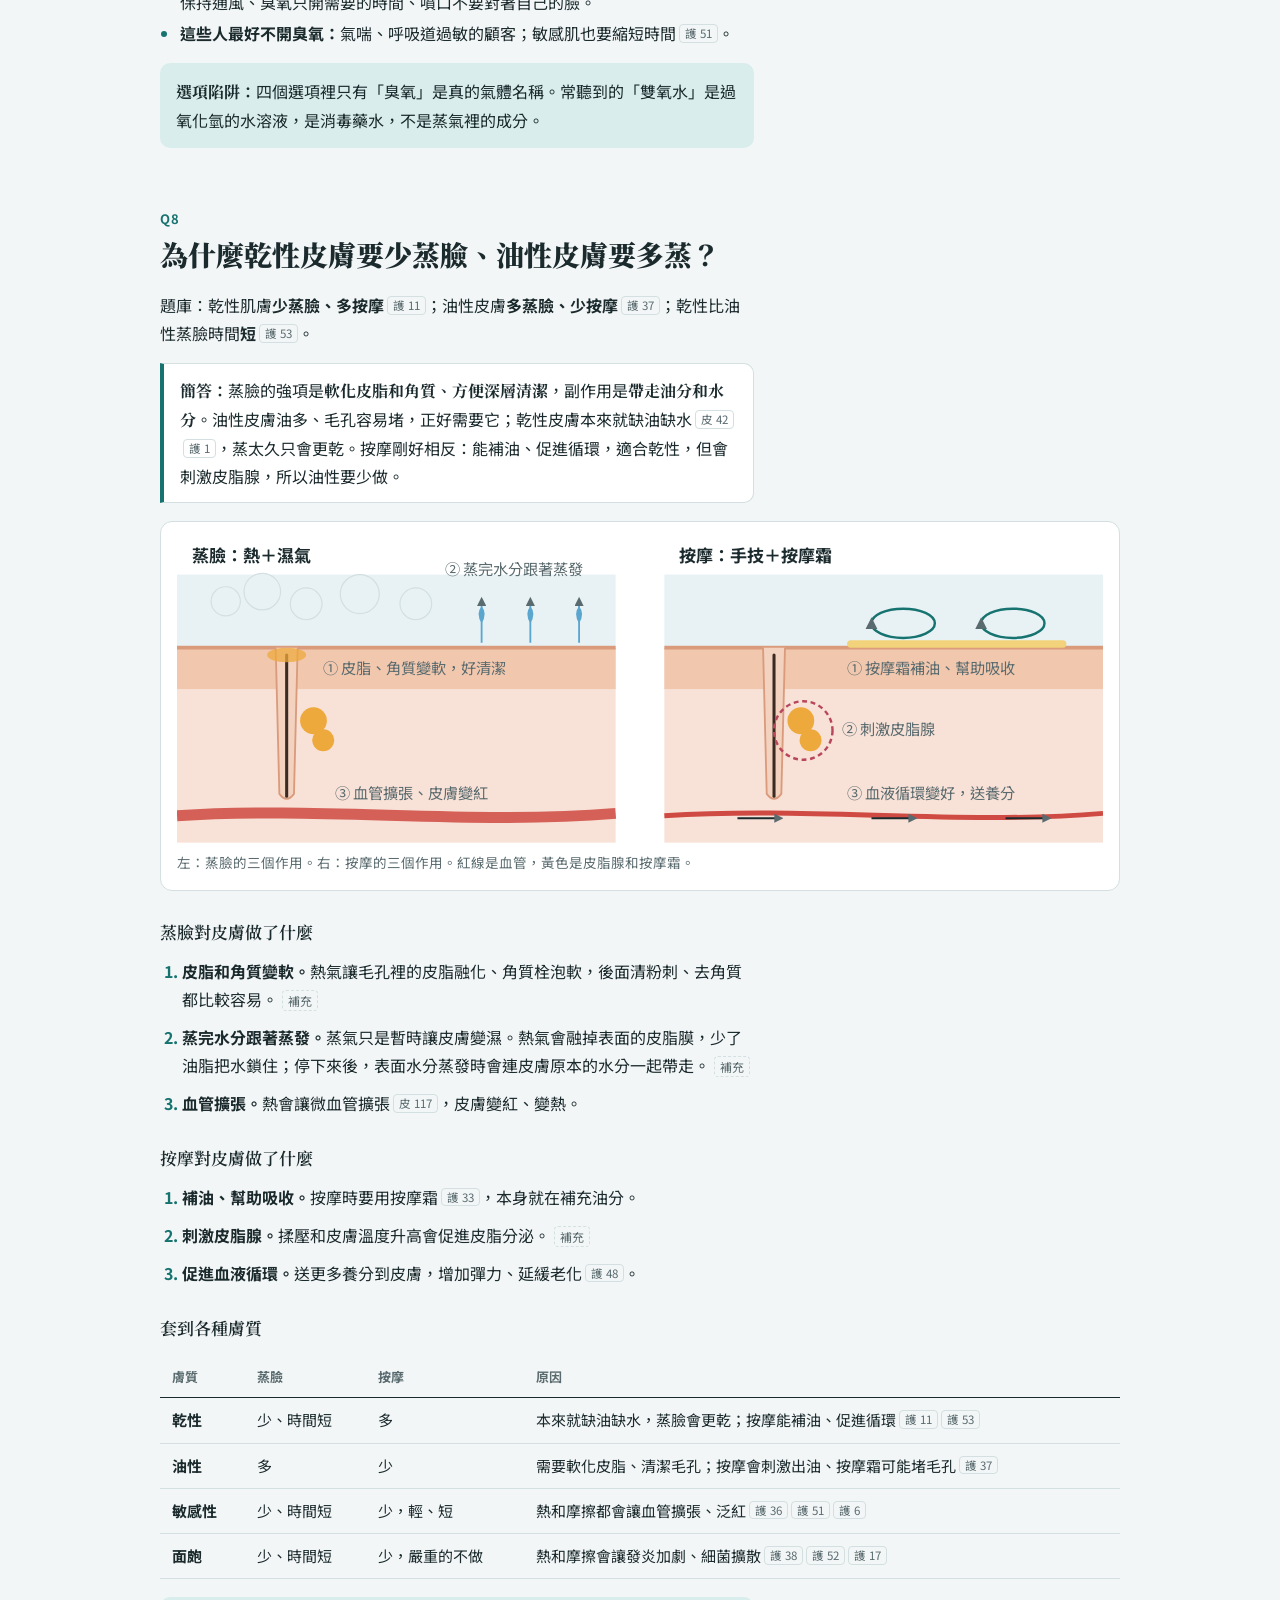
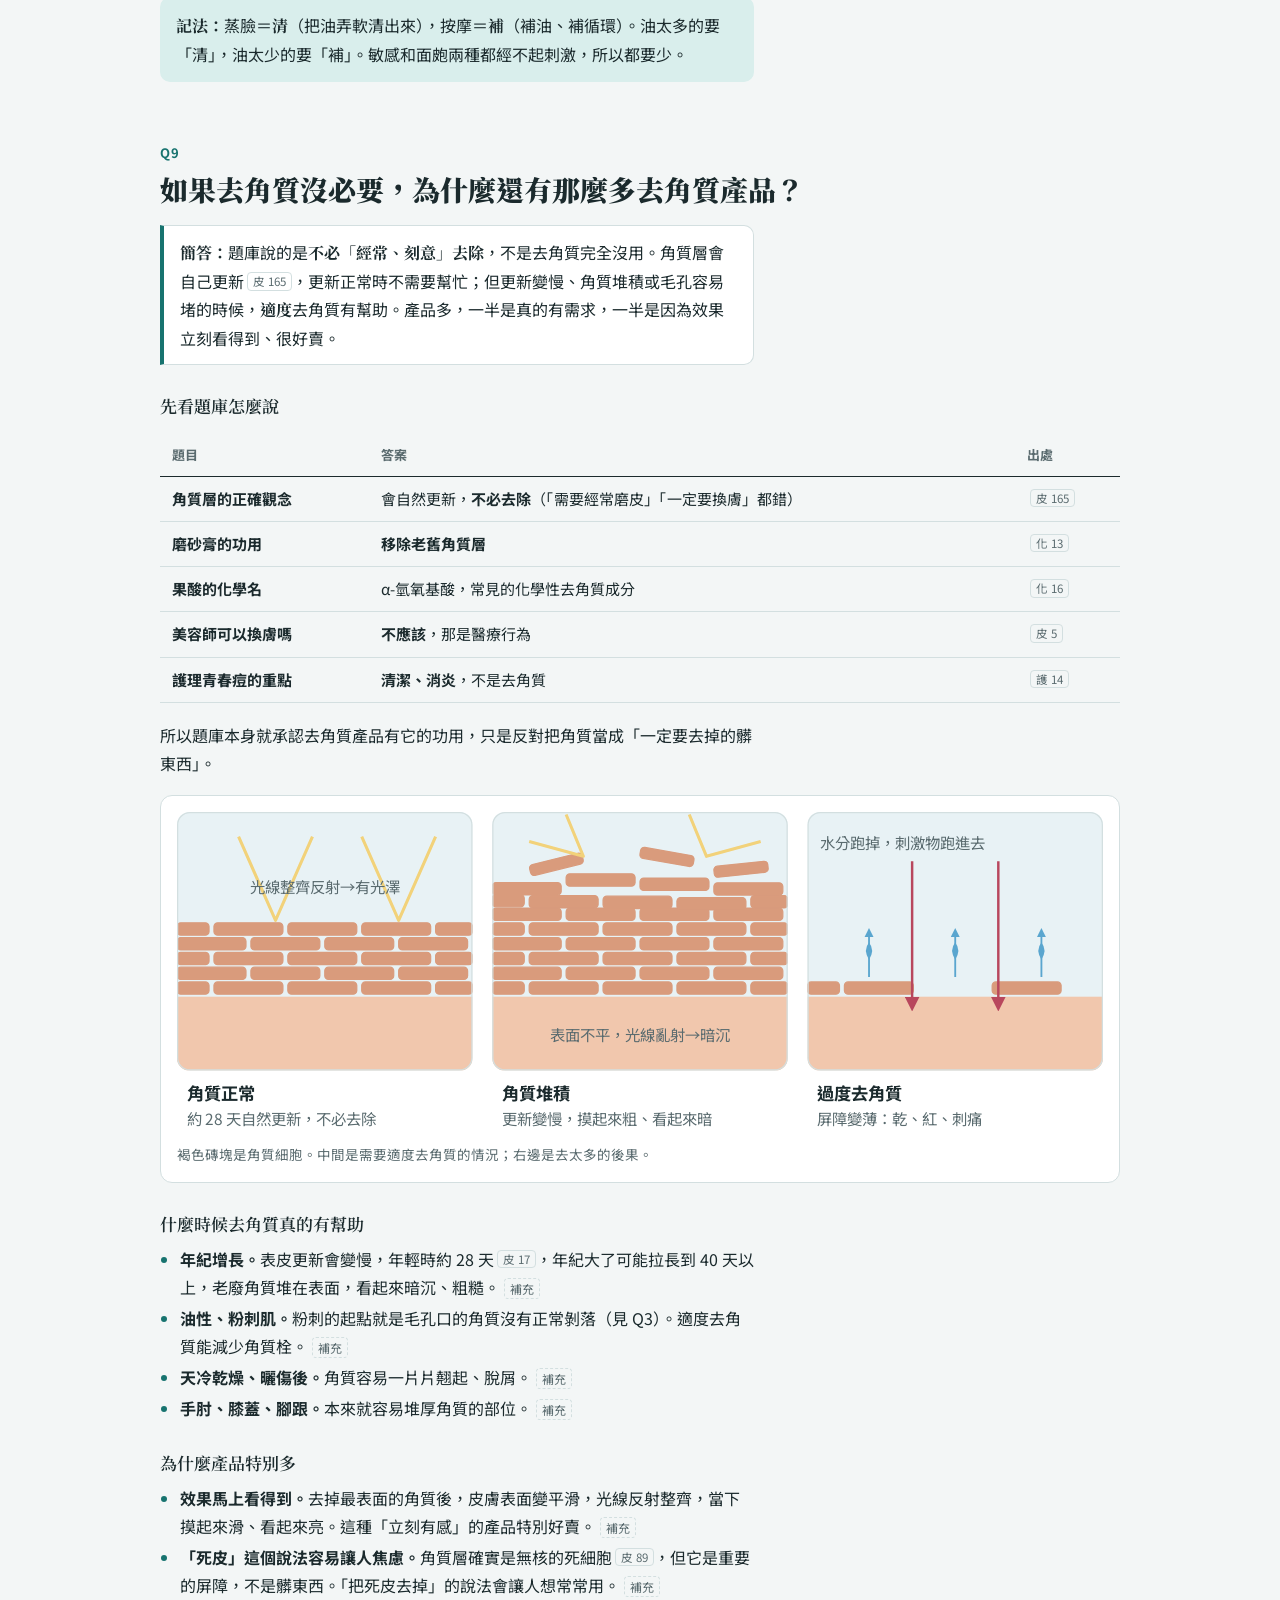
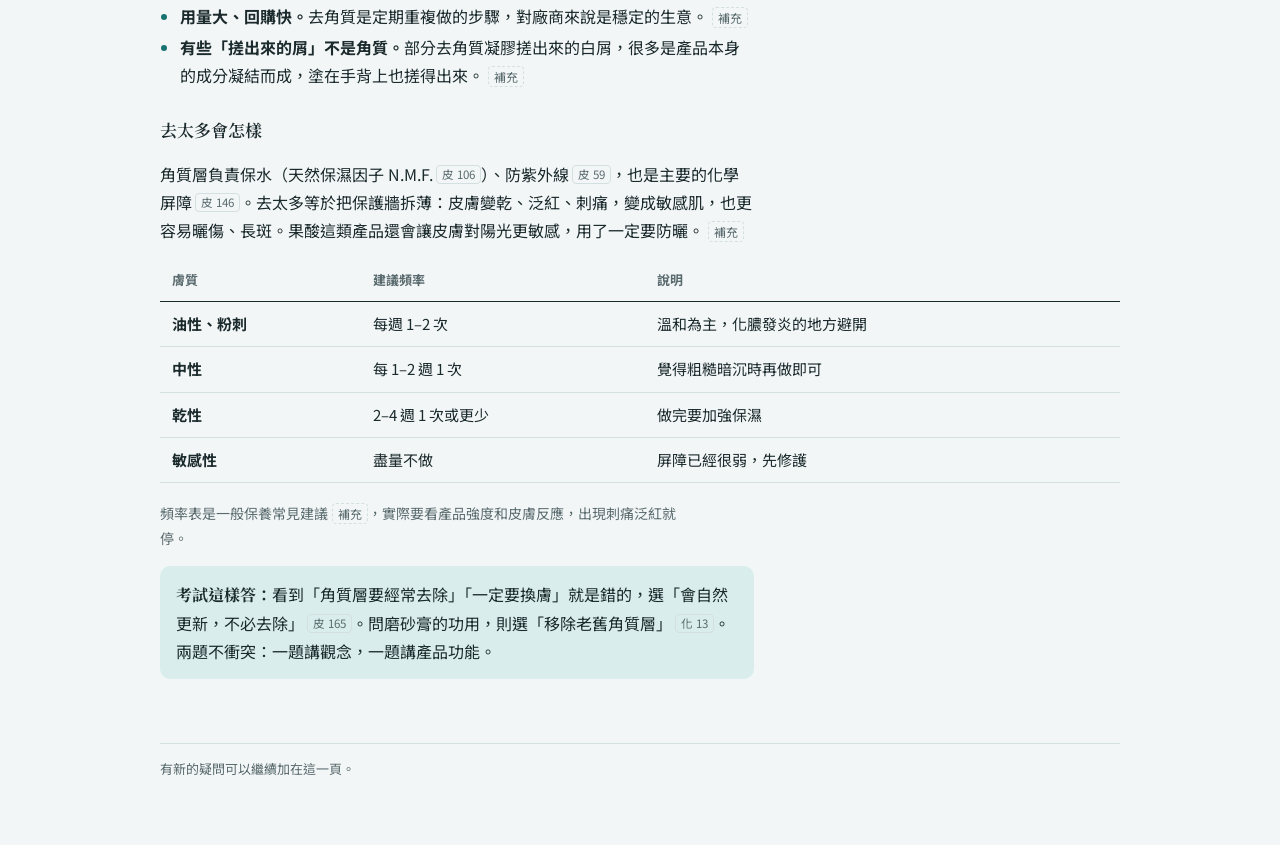
==== commit f139e6c5: "Add exfoliation question to notes Co-Authored-By: Claude Opus 5.5 <noreply@anthropic.com>" ====
--- a/notes/index.html
+++ b/notes/index.html
@@ -171,6 +171,8 @@
 .cream{fill:var(--film)}
 .flow{stroke:var(--fg);stroke-width:1.5;fill:none}
 .stim{fill:none;stroke:var(--mark);stroke-width:2;stroke-dasharray:4 3}
+.ray{fill:none;stroke:var(--film);stroke-width:2.5;stroke-linejoin:round}
+.in{stroke:var(--mark);stroke-width:2;fill:none} .in-head{fill:var(--mark)}
 a:focus-visible{outline:2px solid var(--accent);outline-offset:2px;border-radius:4px}
 </style>
 
@@ -190,6 +192,7 @@
       <li><a href="#ampoule">Q6 玻璃安瓿為什麼不適合裝化粧品？</a></li>
       <li><a href="#ozone">Q7 蒸臉機為什麼有臭氧？</a></li>
       <li><a href="#steam">Q8 乾性為什麼少蒸臉、油性多蒸？</a></li>
+      <li><a href="#exfoliate">Q9 去角質沒必要，為什麼產品那麼多？</a></li>
     </ul>
   </header>
 
@@ -487,6 +490,61 @@
     <div class="box"><b>記法：</b>蒸臉＝<b>清</b>（把油弄軟清出來），按摩＝<b>補</b>（補油、補循環）。油太多的要「清」，油太少的要「補」。敏感和面皰兩種都經不起刺激，所以都要少。</div>
   </section>
 
+  <section class="qa" id="exfoliate">
+    <div class="qlabel">Q9</div>
+    <h2>如果去角質沒必要，為什麼還有那麼多去角質產品？</h2>
+    <div class="answer"><b>簡答：</b>題庫說的是<b>不必「經常、刻意」去除</b>，不是去角質完全沒用。角質層會自己更新<span class="q">皮 165</span>，更新正常時不需要幫忙；但更新變慢、角質堆積或毛孔容易堵的時候，<b>適度</b>去角質有幫助。產品多，一半是真的有需求，一半是因為效果立刻看得到、很好賣。</div>
+
+    <h4>先看題庫怎麼說</h4>
+    <div class="tbl"><table>
+      <thead><tr><th>題目</th><th>答案</th><th>出處</th></tr></thead>
+      <tbody>
+        <tr><td>角質層的正確觀念</td><td>會自然更新，<b>不必去除</b>（「需要經常磨皮」「一定要換膚」都錯）</td><td><span class="q">皮 165</span></td></tr>
+        <tr><td>磨砂膏的功用</td><td><b>移除老舊角質層</b></td><td><span class="q">化 13</span></td></tr>
+        <tr><td>果酸的化學名</td><td>α-氫氧基酸，常見的化學性去角質成分</td><td><span class="q">化 16</span></td></tr>
+        <tr><td>美容師可以換膚嗎</td><td><b>不應該</b>，那是醫療行為</td><td><span class="q">皮 5</span></td></tr>
+        <tr><td>護理青春痘的重點</td><td><b>清潔、消炎</b>，不是去角質</td><td><span class="q">護 14</span></td></tr>
+      </tbody>
+    </table></div>
+    <p>所以題庫本身就承認去角質產品有它的功用，只是反對把角質當成「一定要去掉的髒東西」。</p>
+
+    <figure>
+      <div class="scroll"><svg viewBox="0 0 752 262" role="img" aria-label="角質正常、堆積與過度去角質比較"><defs><marker id="ar7" viewBox="0 0 10 10" refX="5" refY="5" markerWidth="5" markerHeight="5" orient="auto"><path d="M0 0 L10 5 L0 10 z" class="drop"/></marker><marker id="ar8" viewBox="0 0 10 10" refX="5" refY="5" markerWidth="6" markerHeight="6" orient="auto"><path d="M0 0 L10 5 L0 10 z" class="in-head"/></marker></defs><clipPath id="ex0"><rect x="0" y="0" width="240" height="210" rx="10"/></clipPath><g clip-path="url(#ex0)"><rect x="0" y="0" width="240" height="210" class="bg-air"/><rect x="0" y="150" width="240" height="60" class="bg-cell"/><rect x="0" y="138.0" width="26" height="10" rx="3" class="corneo"/><rect x="30" y="138.0" width="56" height="10" rx="3" class="corneo"/><rect x="90" y="138.0" width="56" height="10" rx="3" class="corneo"/><rect x="150" y="138.0" width="56" height="10" rx="3" class="corneo"/><rect x="210" y="138.0" width="30" height="10" rx="3" class="corneo"/><rect x="0" y="126.0" width="56" height="10" rx="3" class="corneo"/><rect x="60" y="126.0" width="56" height="10" rx="3" class="corneo"/><rect x="120" y="126.0" width="56" height="10" rx="3" class="corneo"/><rect x="180" y="126.0" width="56" height="10" rx="3" class="corneo"/><rect x="0" y="114.0" width="26" height="10" rx="3" class="corneo"/><rect x="30" y="114.0" width="56" height="10" rx="3" class="corneo"/><rect x="90" y="114.0" width="56" height="10" rx="3" class="corneo"/><rect x="150" y="114.0" width="56" height="10" rx="3" class="corneo"/><rect x="210" y="114.0" width="30" height="10" rx="3" class="corneo"/><rect x="0" y="102.0" width="56" height="10" rx="3" class="corneo"/><rect x="60" y="102.0" width="56" height="10" rx="3" class="corneo"/><rect x="120" y="102.0" width="56" height="10" rx="3" class="corneo"/><rect x="180" y="102.0" width="56" height="10" rx="3" class="corneo"/><rect x="0" y="90.0" width="26" height="10" rx="3" class="corneo"/><rect x="30" y="90.0" width="56" height="10" rx="3" class="corneo"/><rect x="90" y="90.0" width="56" height="10" rx="3" class="corneo"/><rect x="150" y="90.0" width="56" height="10" rx="3" class="corneo"/><rect x="210" y="90.0" width="30" height="10" rx="3" class="corneo"/><path d="M50 20 L 80 88 L 110 20" class="ray"/><path d="M150 20 L 180 88 L 210 20" class="ray"/><text x="120.0" y="66" text-anchor="middle" class="t-s">光線整齊反射→有光澤</text></g><rect x="0.5" y="0.5" width="239" height="209" rx="10" class="frame"/><text x="8" y="234" class="t">角質正常</text><text x="8" y="254" class="t-s">約 28 天自然更新，不必去除</text><clipPath id="ex1"><rect x="256" y="0" width="240" height="210" rx="10"/></clipPath><g clip-path="url(#ex1)"><rect x="256" y="0" width="240" height="210" class="bg-air"/><rect x="256" y="150" width="240" height="60" class="bg-cell"/><rect x="256" y="138.0" width="26" height="10" rx="3" class="corneo"/><rect x="286" y="138.0" width="56" height="10" rx="3" class="corneo"/><rect x="346" y="138.0" width="56" height="10" rx="3" class="corneo"/><rect x="406" y="138.0" width="56" height="10" rx="3" class="corneo"/><rect x="466" y="138.0" width="30" height="10" rx="3" class="corneo"/><rect x="256" y="126.0" width="56" height="10" rx="3" class="corneo"/><rect x="316" y="126.0" width="56" height="10" rx="3" class="corneo"/><rect x="376" y="126.0" width="56" height="10" rx="3" class="corneo"/><rect x="436" y="126.0" width="56" height="10" rx="3" class="corneo"/><rect x="256" y="114.0" width="26" height="10" rx="3" class="corneo"/><rect x="286" y="114.0" width="56" height="10" rx="3" class="corneo"/><rect x="346" y="114.0" width="56" height="10" rx="3" class="corneo"/><rect x="406" y="114.0" width="56" height="10" rx="3" class="corneo"/><rect x="466" y="114.0" width="30" height="10" rx="3" class="corneo"/><rect x="256" y="102.0" width="56" height="10" rx="3" class="corneo"/><rect x="316" y="102.0" width="56" height="10" rx="3" class="corneo"/><rect x="376" y="102.0" width="56" height="10" rx="3" class="corneo"/><rect x="436" y="102.0" width="56" height="10" rx="3" class="corneo"/><rect x="256" y="90.0" width="26" height="10" rx="3" class="corneo"/><rect x="286" y="90.0" width="56" height="10" rx="3" class="corneo"/><rect x="346" y="90.0" width="56" height="10" rx="3" class="corneo"/><rect x="406" y="90.0" width="56" height="10" rx="3" class="corneo"/><rect x="466" y="90.0" width="30" height="10" rx="3" class="corneo"/><rect x="256" y="78.0" width="56" height="10" rx="3" class="corneo"/><rect x="316" y="78.0" width="56" height="10" rx="3" class="corneo"/><rect x="376" y="78.0" width="56" height="10" rx="3" class="corneo"/><rect x="436" y="78.0" width="56" height="10" rx="3" class="corneo"/><rect x="256" y="67.0" width="26" height="10" rx="3" class="corneo"/><rect x="286" y="67.9" width="56" height="10" rx="3" class="corneo"/><rect x="346" y="68.4" width="56" height="10" rx="3" class="corneo"/><rect x="406" y="69.5" width="56" height="10" rx="3" class="corneo"/><rect x="466" y="67.9" width="30" height="10" rx="3" class="corneo"/><rect x="256" y="57.4" width="56" height="10" rx="3" class="corneo"/><rect x="316" y="50.2" width="56" height="10" rx="3" class="corneo"/><rect x="376" y="53.7" width="56" height="10" rx="3" class="corneo"/><rect x="436" y="57.5" width="56" height="10" rx="3" class="corneo"/><rect x="286" y="38" width="44" height="9" rx="3" class="corneo" transform="rotate(-14 308 42)"/><rect x="376" y="32" width="44" height="9" rx="3" class="corneo" transform="rotate(10 398 36)"/><rect x="436" y="42" width="44" height="9" rx="3" class="corneo" transform="rotate(-6 458 46)"/><path d="M316 2 L 330 36 L 286 24" class="ray"/><path d="M416 2 L 430 36 L 474 24" class="ray"/><text x="376.0" y="186" text-anchor="middle" class="t-s">表面不平，光線亂射→暗沉</text></g><rect x="256.5" y="0.5" width="239" height="209" rx="10" class="frame"/><text x="264" y="234" class="t">角質堆積</text><text x="264" y="254" class="t-s">更新變慢，摸起來粗、看起來暗</text><clipPath id="ex2"><rect x="512" y="0" width="240" height="210" rx="10"/></clipPath><g clip-path="url(#ex2)"><rect x="512" y="0" width="240" height="210" class="bg-air"/><rect x="512" y="150" width="240" height="60" class="bg-cell"/><rect x="512" y="138.0" width="26" height="10" rx="3" class="corneo"/><rect x="542" y="138.0" width="56" height="10" rx="3" class="corneo"/><rect x="662" y="138.0" width="56" height="10" rx="3" class="corneo"/><path d="M562 134 V 98" class="evap" marker-end="url(#ar7)"/><path d="M562 120 q -5 -8 0 -14 q 5 6 0 14 z" class="drop"/><path d="M632 134 V 98" class="evap" marker-end="url(#ar7)"/><path d="M632 120 q -5 -8 0 -14 q 5 6 0 14 z" class="drop"/><path d="M702 134 V 98" class="evap" marker-end="url(#ar7)"/><path d="M702 120 q -5 -8 0 -14 q 5 6 0 14 z" class="drop"/><path d="M597 40 V 156" class="in" marker-end="url(#ar8)"/><path d="M667 40 V 156" class="in" marker-end="url(#ar8)"/><text x="522" y="30" class="t-s">水分跑掉，刺激物跑進去</text></g><rect x="512.5" y="0.5" width="239" height="209" rx="10" class="frame"/><text x="520" y="234" class="t">過度去角質</text><text x="520" y="254" class="t-s">屏障變薄：乾、紅、刺痛</text></svg></div>
+      <figcaption>褐色磚塊是角質細胞。中間是需要適度去角質的情況；右邊是去太多的後果。</figcaption>
+    </figure>
+
+    <h4>什麼時候去角質真的有幫助</h4>
+    <ul>
+      <li><b>年紀增長。</b>表皮更新會變慢，年輕時約 28 天<span class="q">皮 17</span>，年紀大了可能拉長到 40 天以上，老廢角質堆在表面，看起來暗沉、粗糙。<span class="extra">補充</span></li>
+      <li><b>油性、粉刺肌。</b>粉刺的起點就是毛孔口的角質沒有正常剝落（見 Q3）。適度去角質能減少角質栓。<span class="extra">補充</span></li>
+      <li><b>天冷乾燥、曬傷後。</b>角質容易一片片翹起、脫屑。<span class="extra">補充</span></li>
+      <li><b>手肘、膝蓋、腳跟。</b>本來就容易堆厚角質的部位。<span class="extra">補充</span></li>
+    </ul>
+
+    <h4>為什麼產品特別多</h4>
+    <ul>
+      <li><b>效果馬上看得到。</b>去掉最表面的角質後，皮膚表面變平滑，光線反射整齊，當下摸起來滑、看起來亮。這種「立刻有感」的產品特別好賣。<span class="extra">補充</span></li>
+      <li><b>「死皮」這個說法容易讓人焦慮。</b>角質層確實是無核的死細胞<span class="q">皮 89</span>，但它是重要的屏障，不是髒東西。「把死皮去掉」的說法會讓人想常常用。<span class="extra">補充</span></li>
+      <li><b>用量大、回購快。</b>去角質是定期重複做的步驟，對廠商來說是穩定的生意。<span class="extra">補充</span></li>
+      <li><b>有些「搓出來的屑」不是角質。</b>部分去角質凝膠搓出來的白屑，很多是產品本身的成分凝結而成，塗在手背上也搓得出來。<span class="extra">補充</span></li>
+    </ul>
+
+    <h4>去太多會怎樣</h4>
+    <p>角質層負責保水（天然保濕因子 N.M.F.<span class="q">皮 106</span>）、防紫外線<span class="q">皮 59</span>，也是主要的化學屏障<span class="q">皮 146</span>。去太多等於把保護牆拆薄：皮膚變乾、泛紅、刺痛，變成敏感肌，也更容易曬傷、長斑。果酸這類產品還會讓皮膚對陽光更敏感，用了一定要防曬。<span class="extra">補充</span></p>
+
+    <div class="tbl"><table>
+      <thead><tr><th>膚質</th><th>建議頻率</th><th>說明</th></tr></thead>
+      <tbody>
+        <tr><td>油性、粉刺</td><td>每週 1–2 次</td><td>溫和為主，化膿發炎的地方避開</td></tr>
+        <tr><td>中性</td><td>每 1–2 週 1 次</td><td>覺得粗糙暗沉時再做即可</td></tr>
+        <tr><td>乾性</td><td>2–4 週 1 次或更少</td><td>做完要加強保濕</td></tr>
+        <tr><td>敏感性</td><td>盡量不做</td><td>屏障已經很弱，先修護</td></tr>
+      </tbody>
+    </table></div>
+    <p class="note" style="color:var(--muted);font-size:14px">頻率表是一般保養常見建議<span class="extra">補充</span>，實際要看產品強度和皮膚反應，出現刺痛泛紅就停。</p>
+    <div class="box"><b>考試這樣答：</b>看到「角質層要經常去除」「一定要換膚」就是錯的，選「會自然更新，不必去除」<span class="q">皮 165</span>。問磨砂膏的功用，則選「移除老舊角質層」<span class="q">化 13</span>。兩題不衝突：一題講觀念，一題講產品功能。</div>
+  </section>
+
   <footer>有新的疑問可以繼續加在這一頁。</footer>
 </div>
 
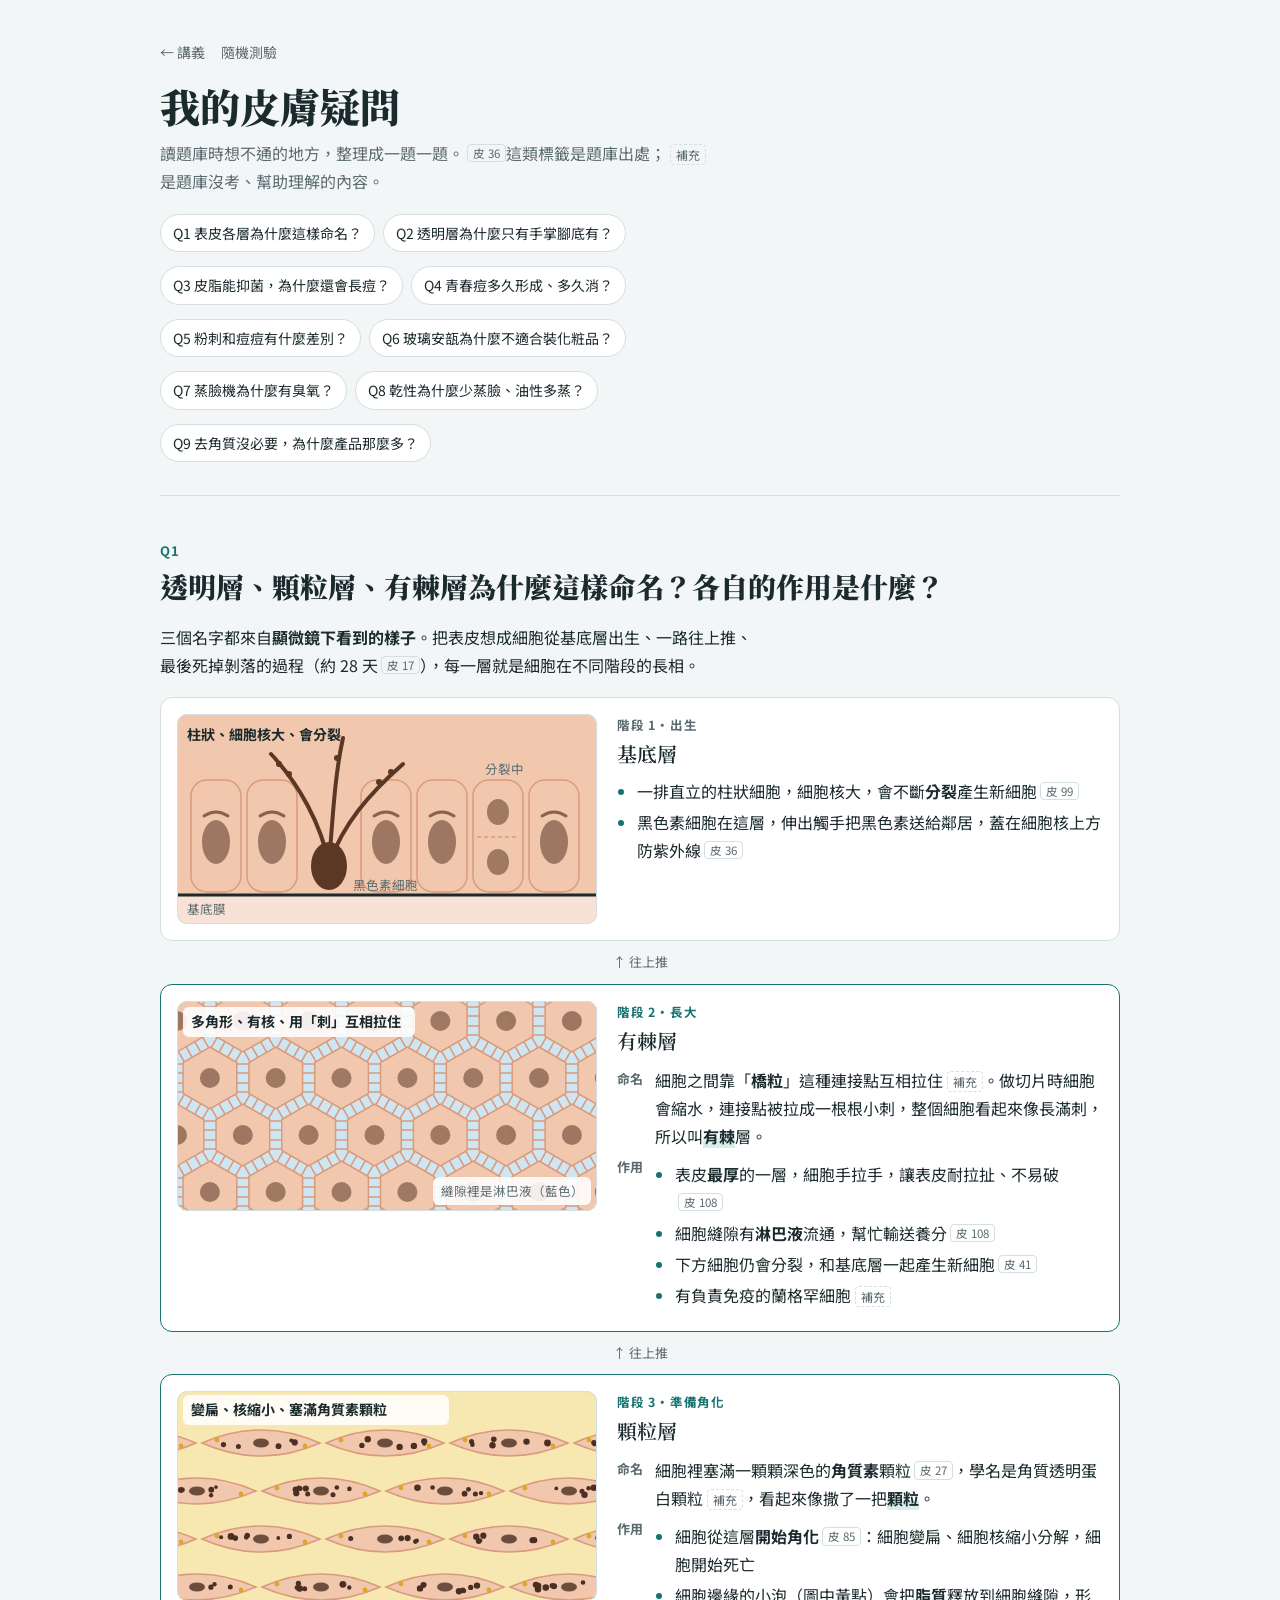
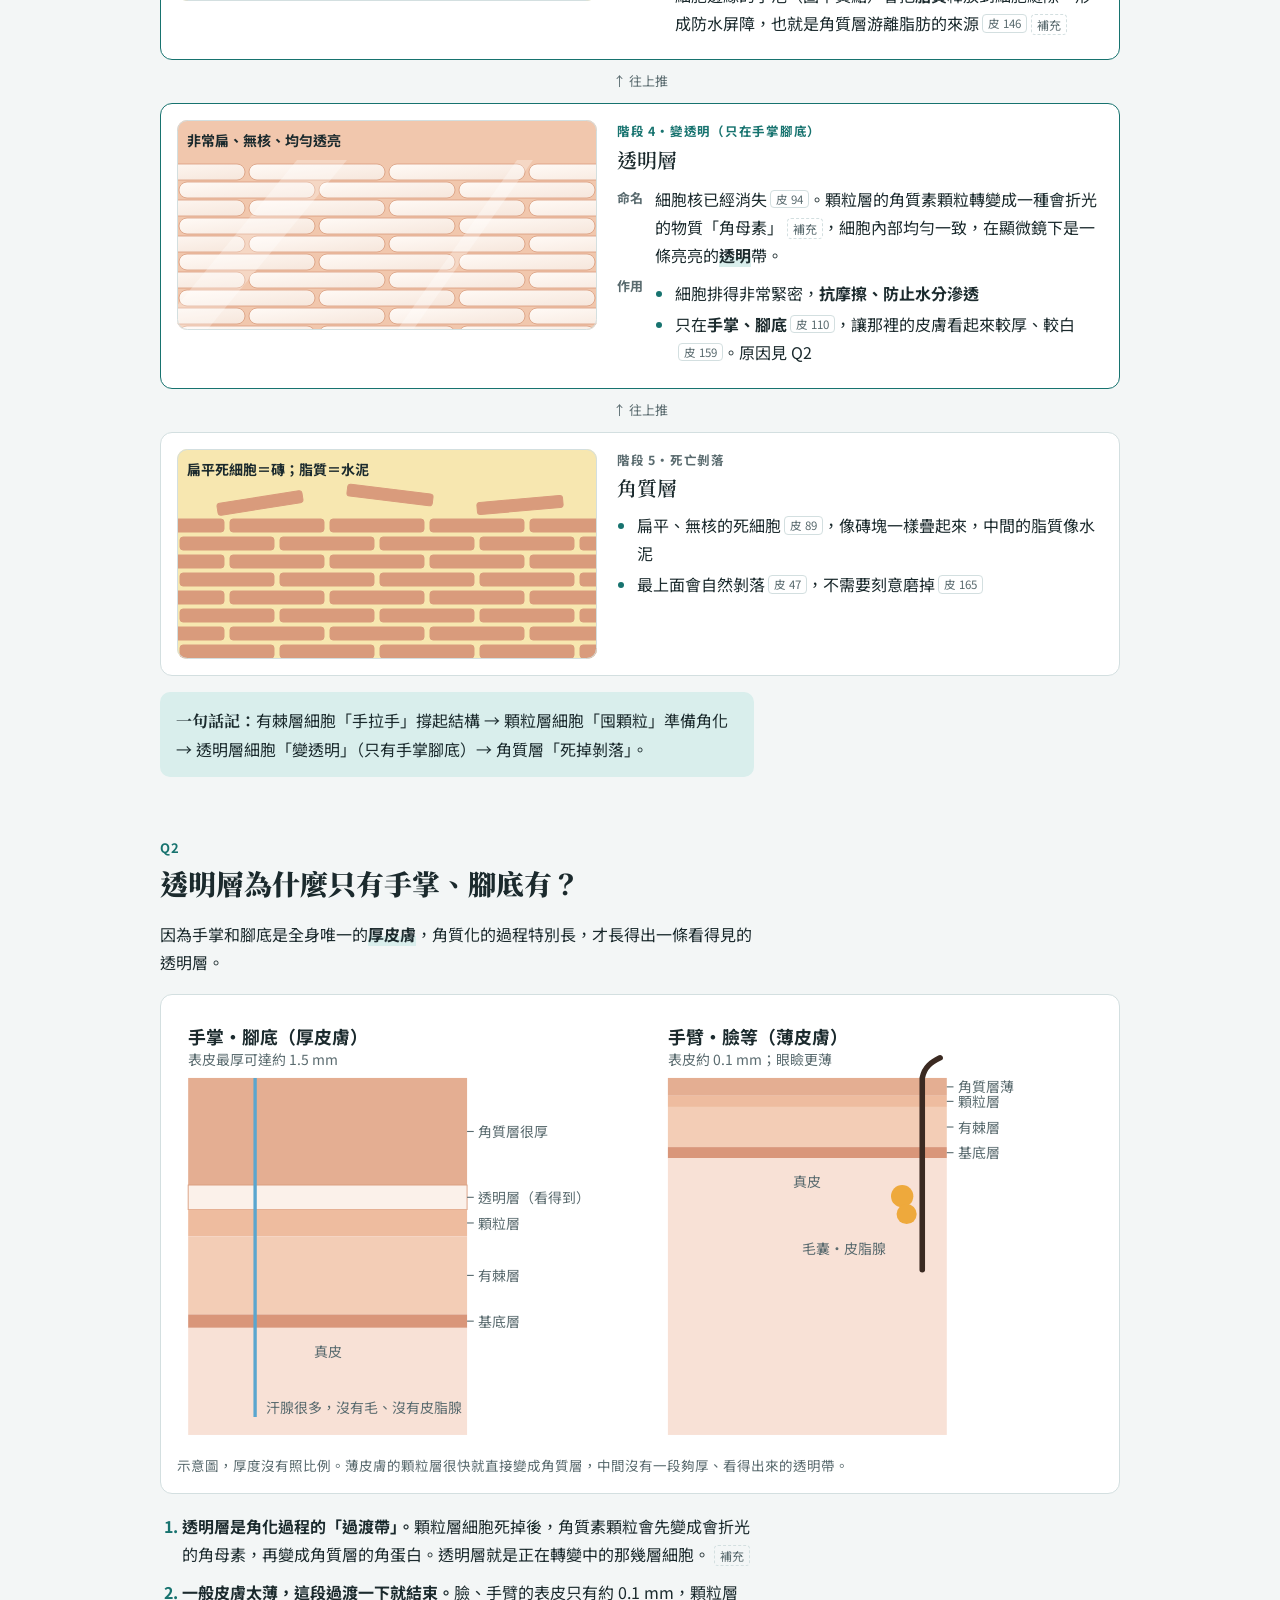
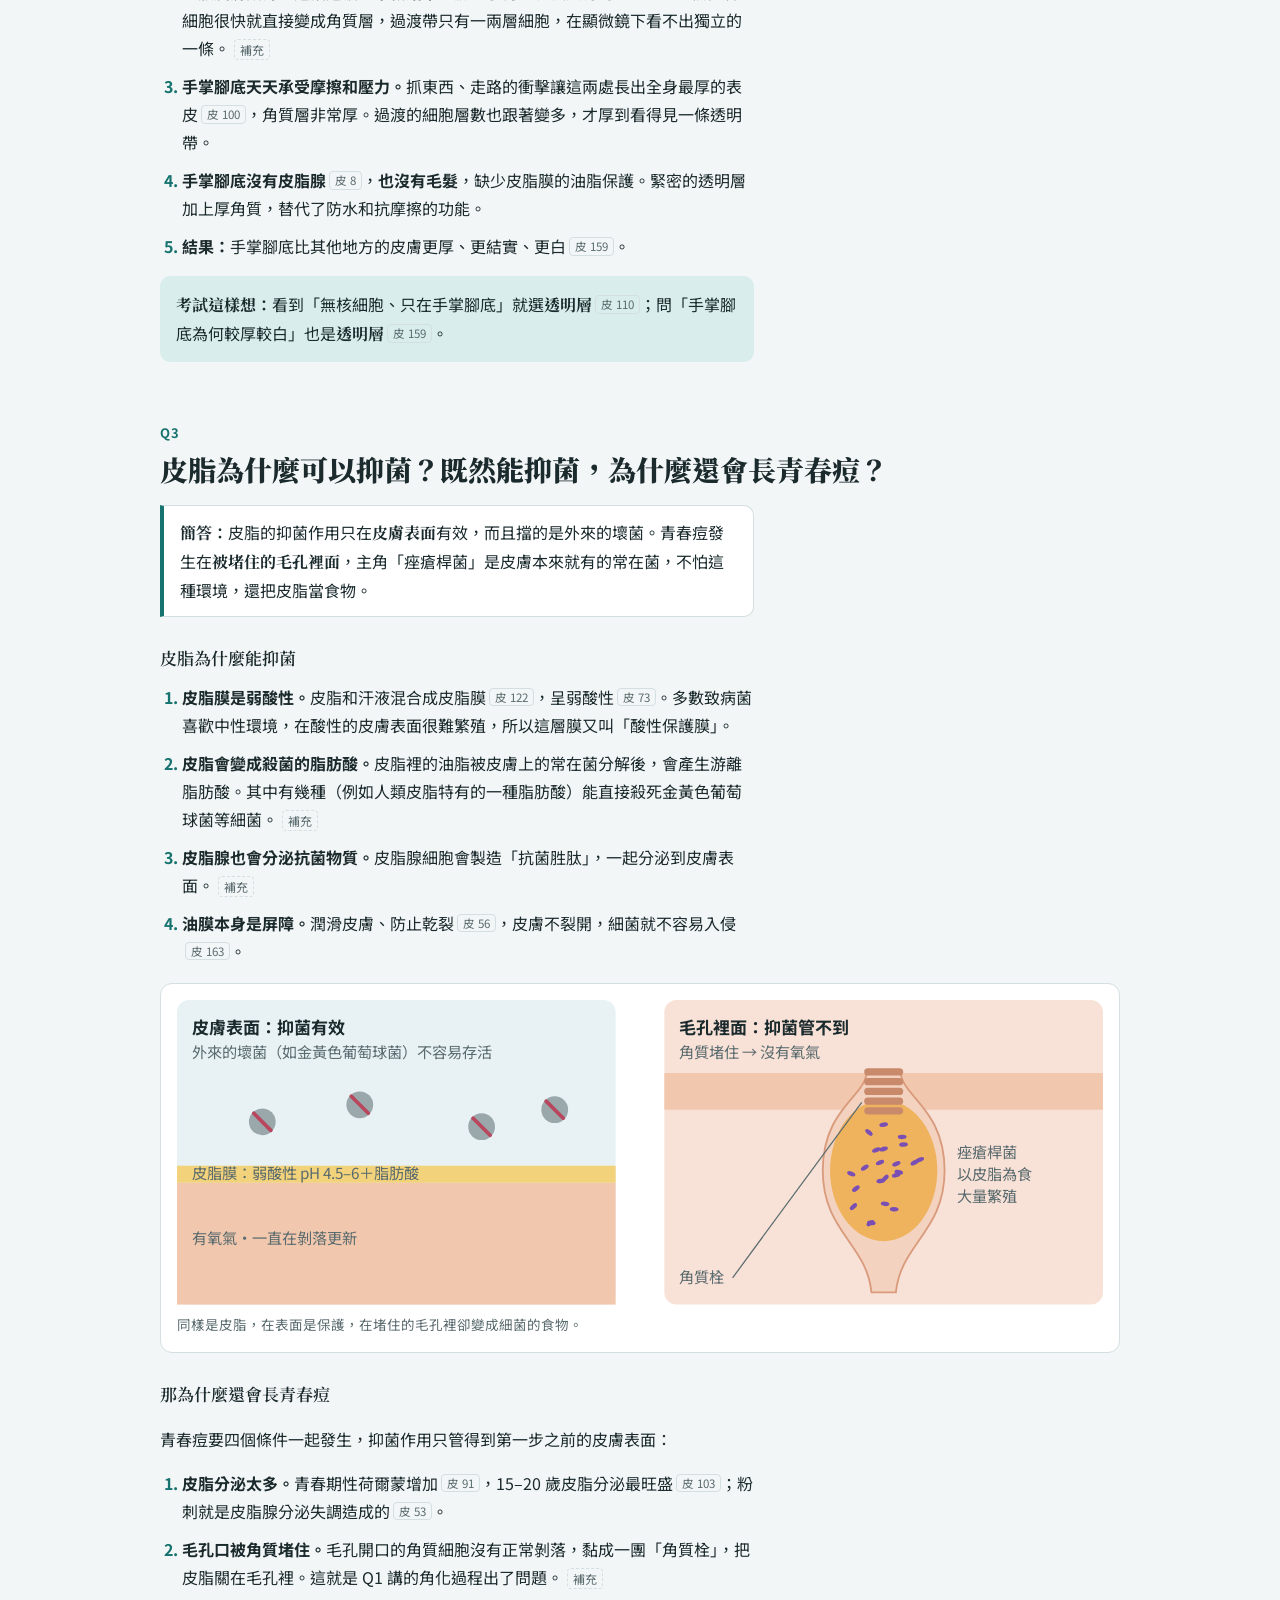
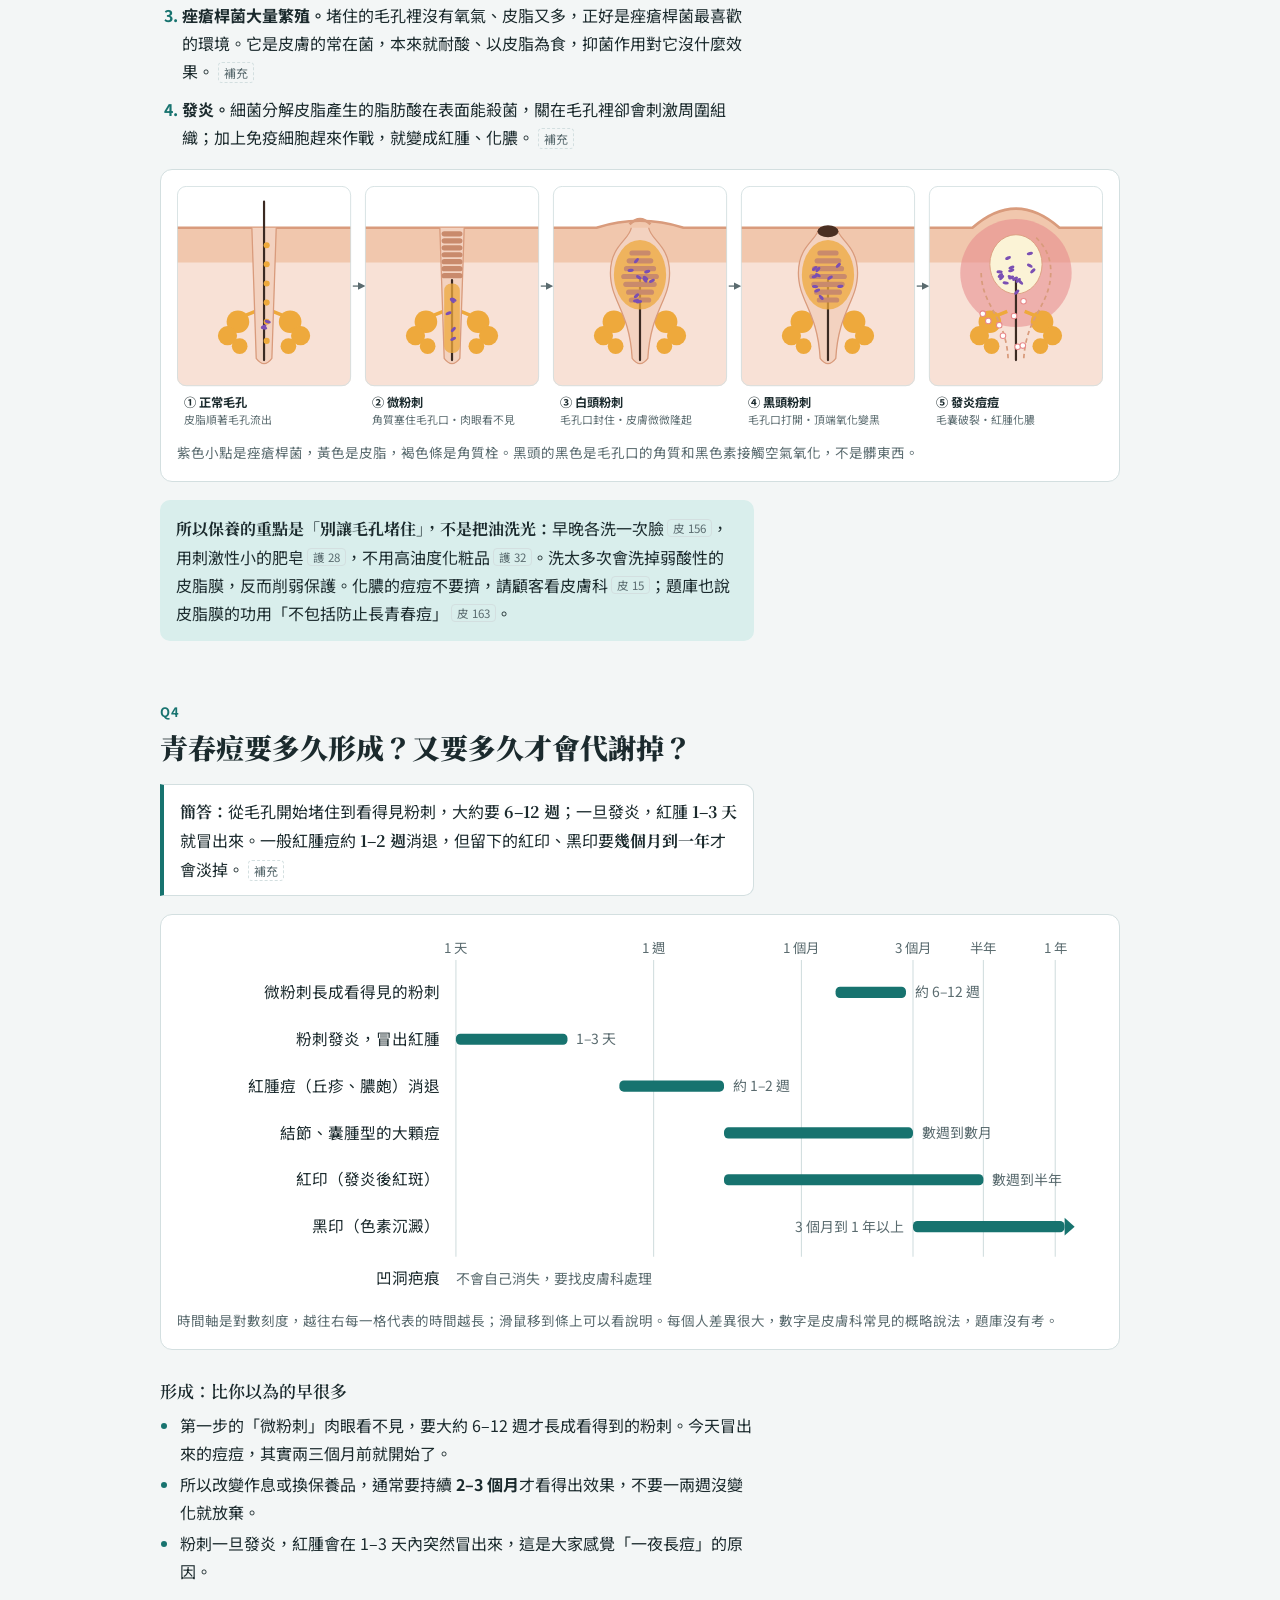
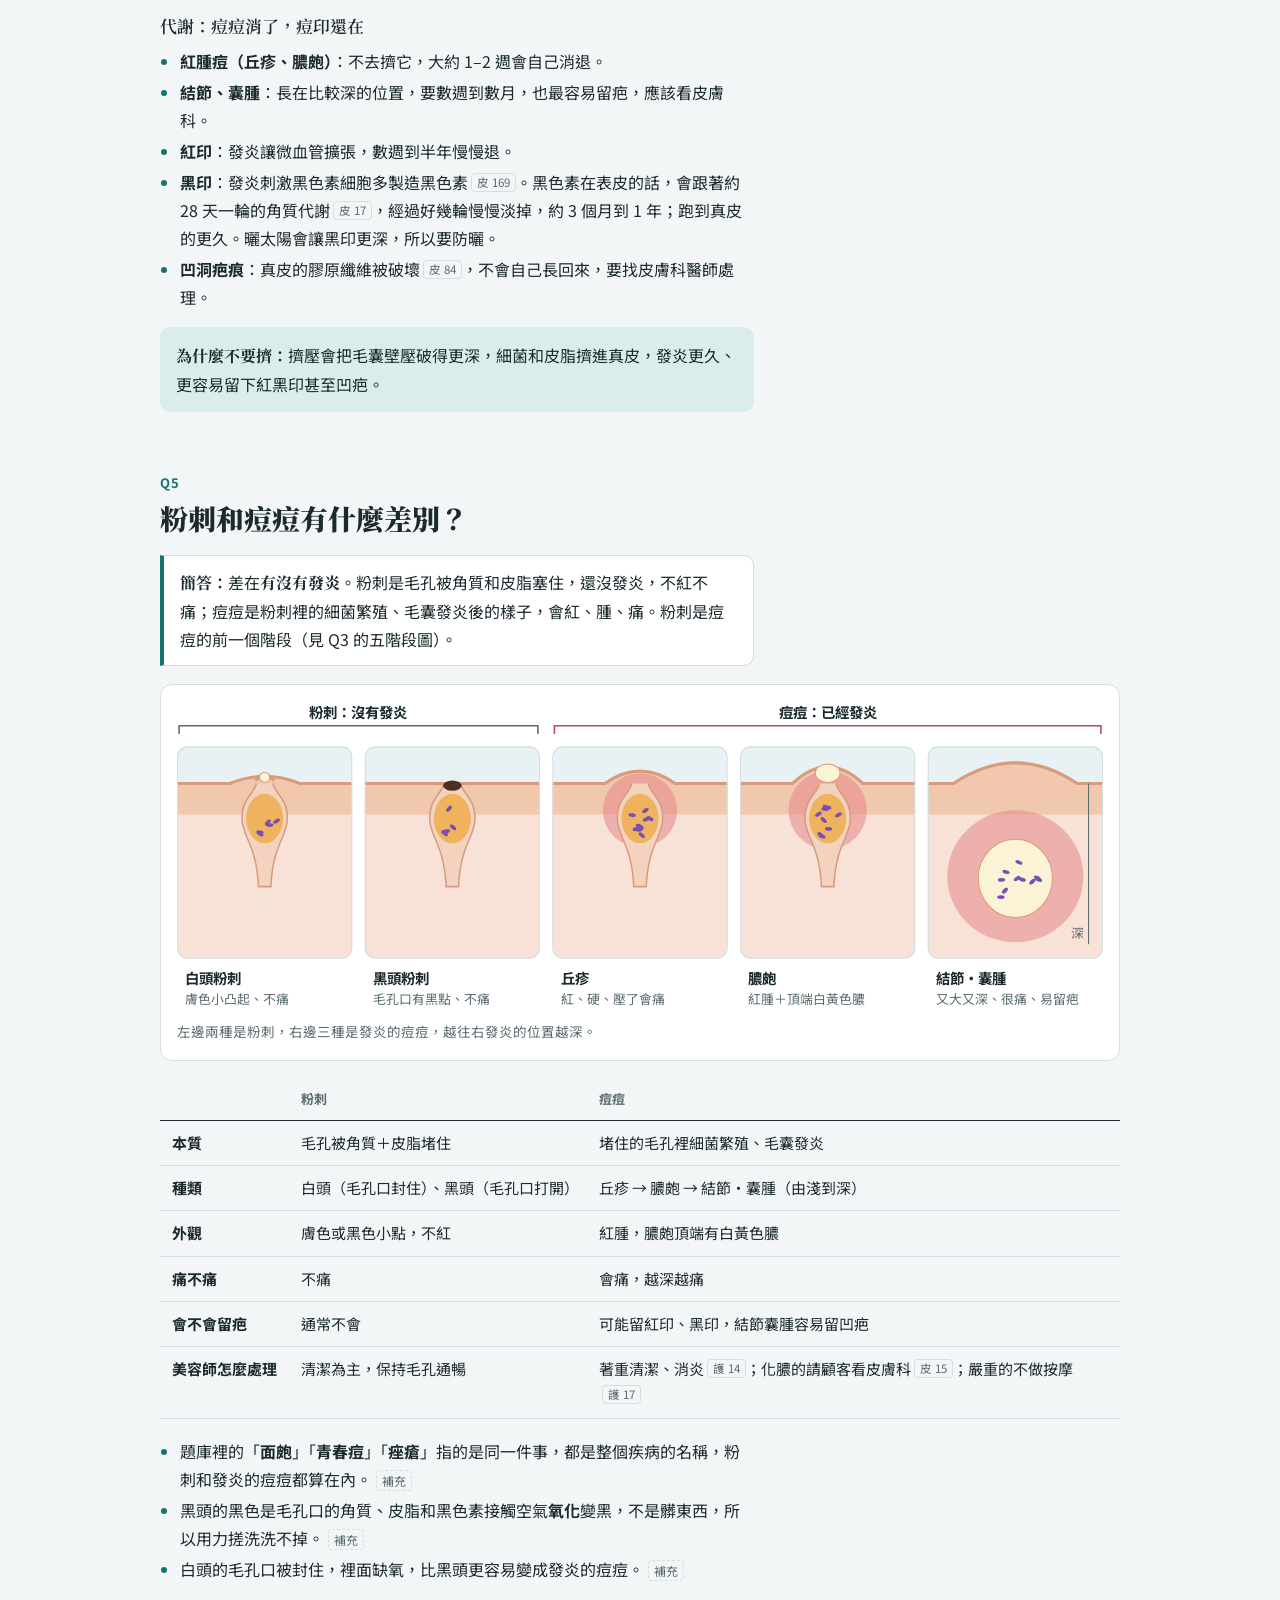
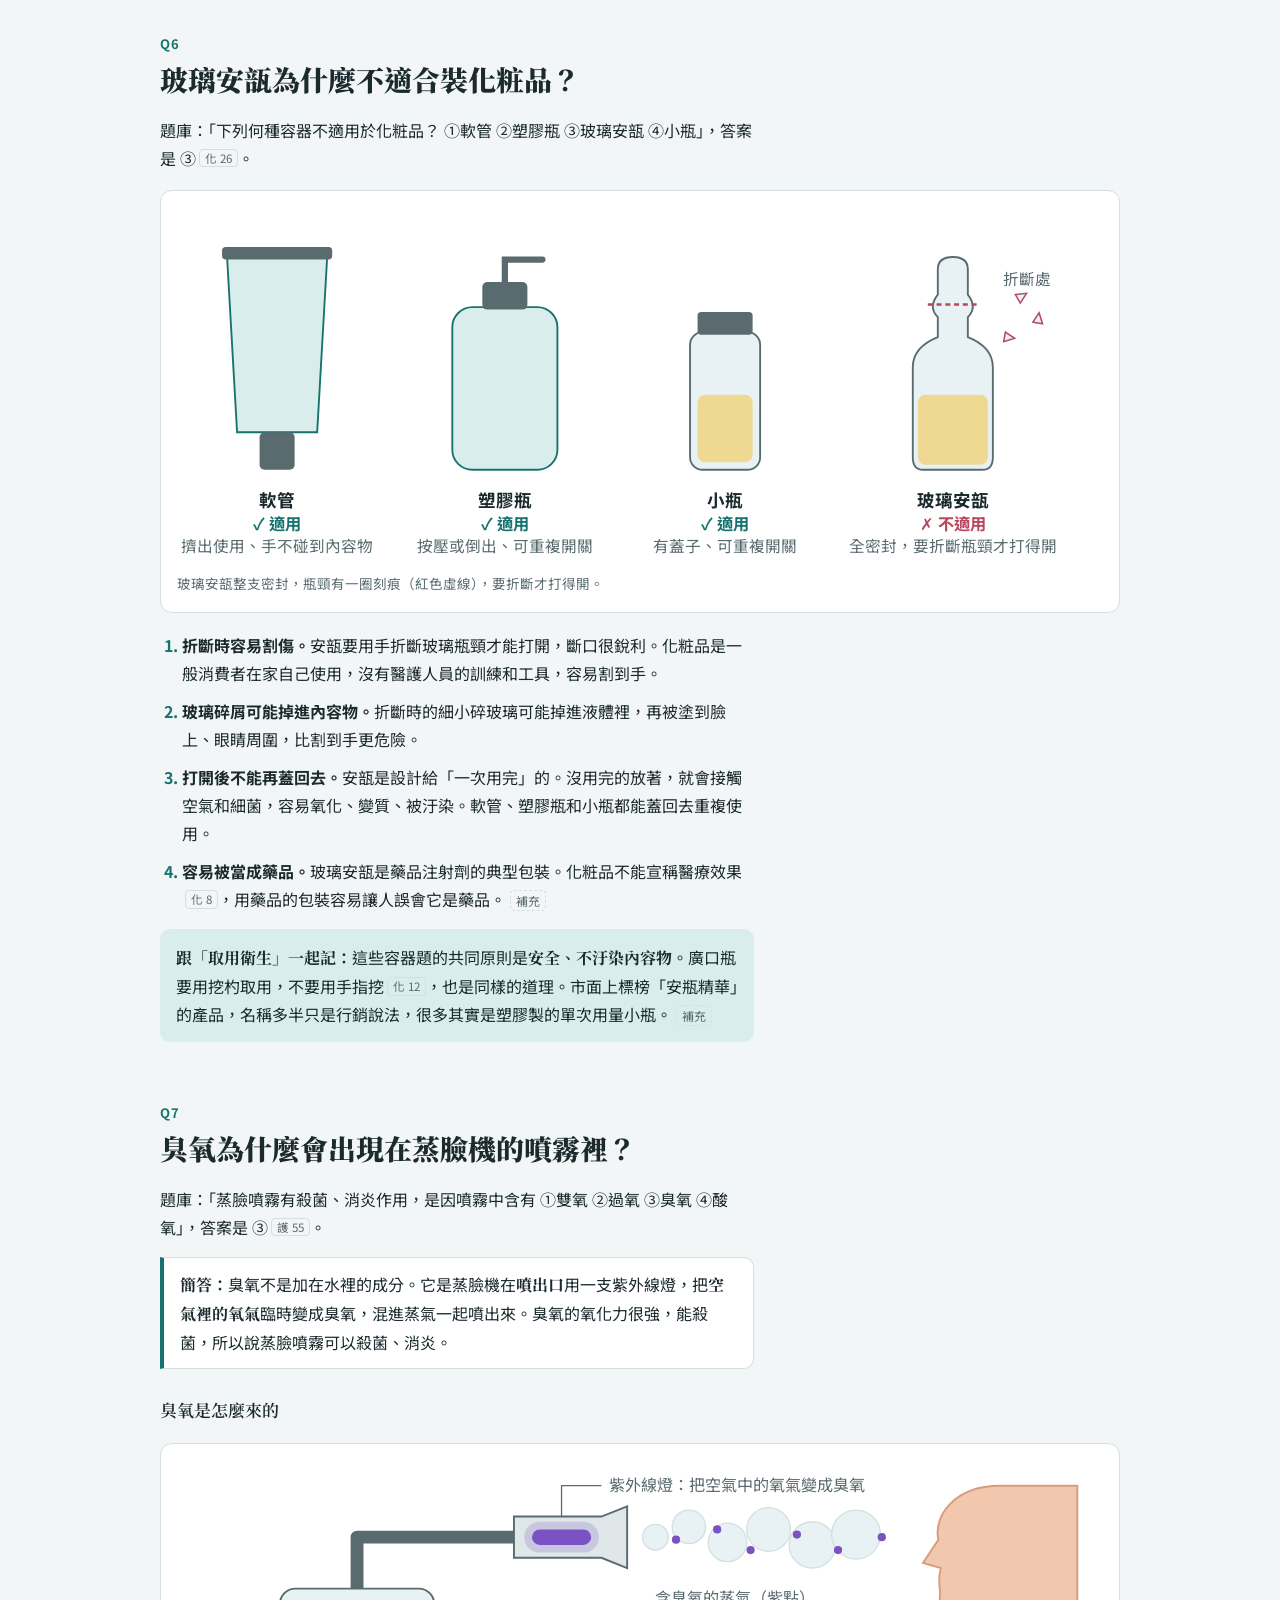
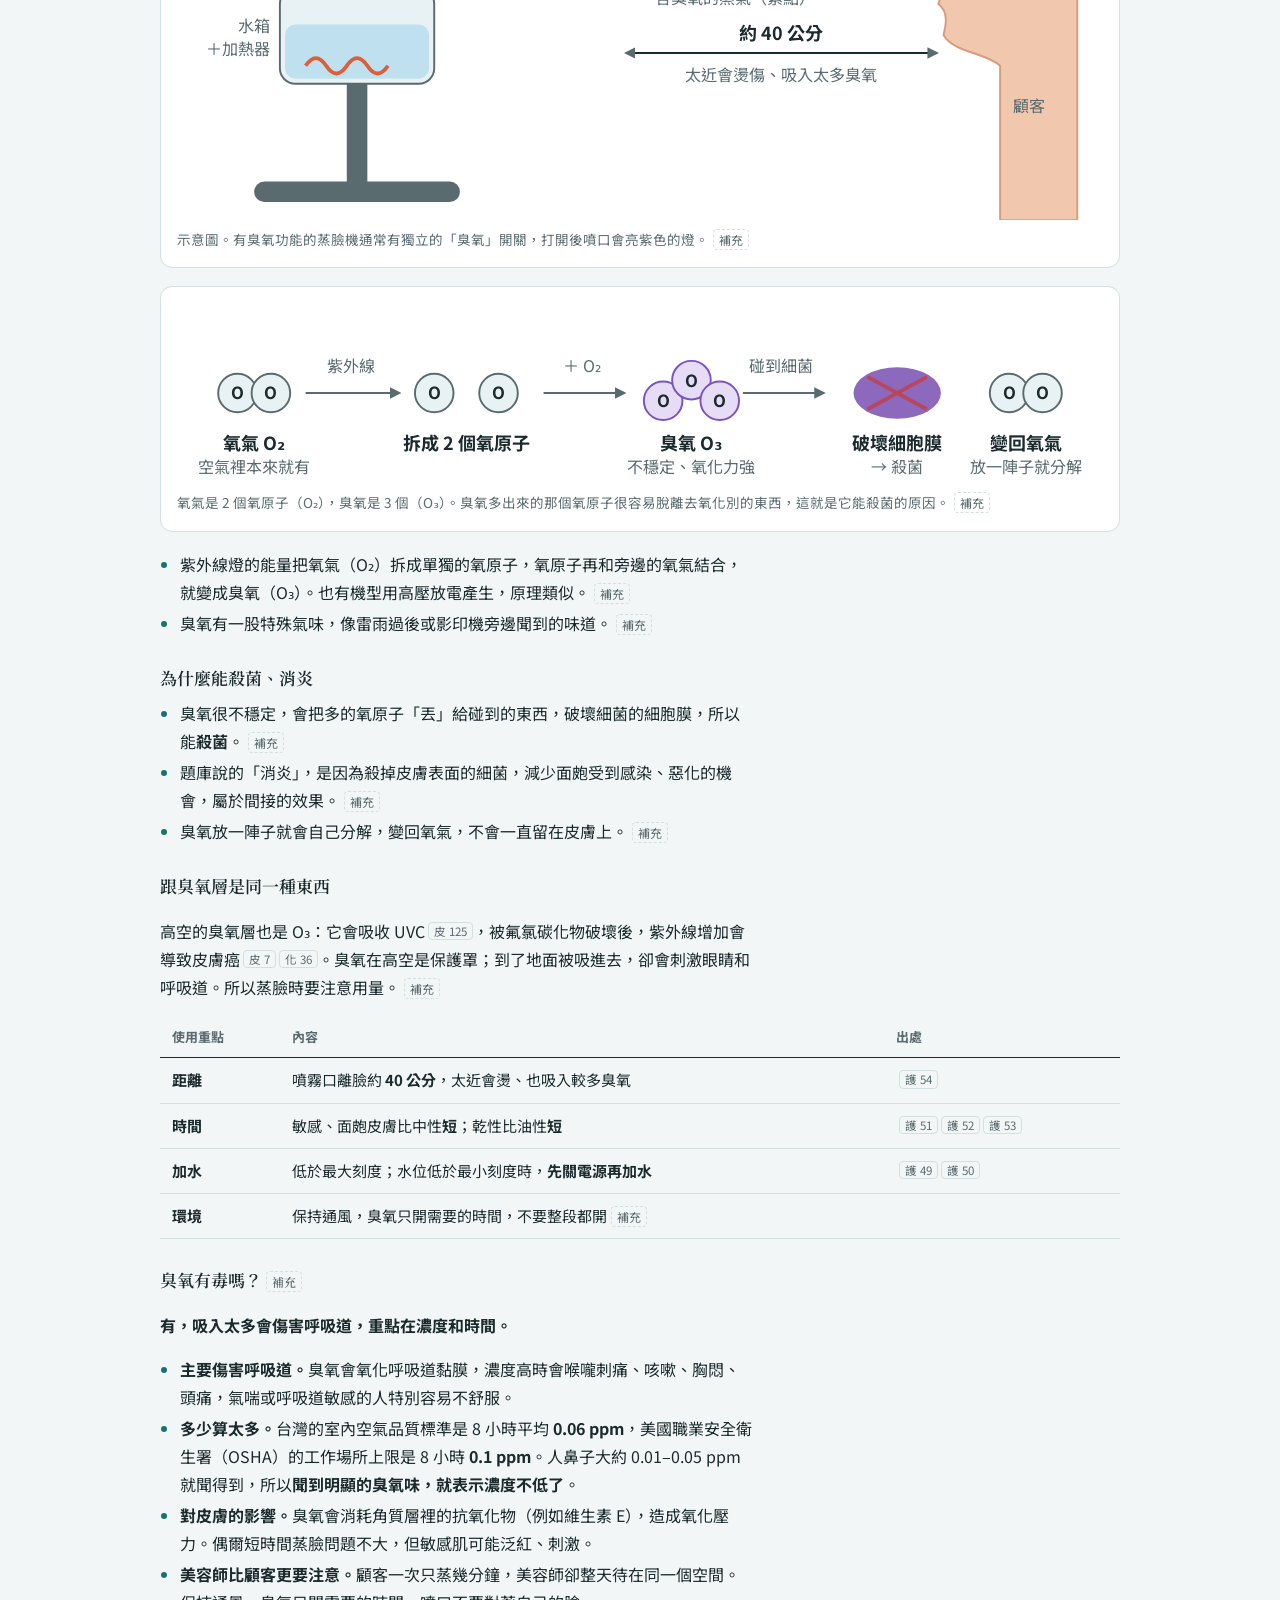
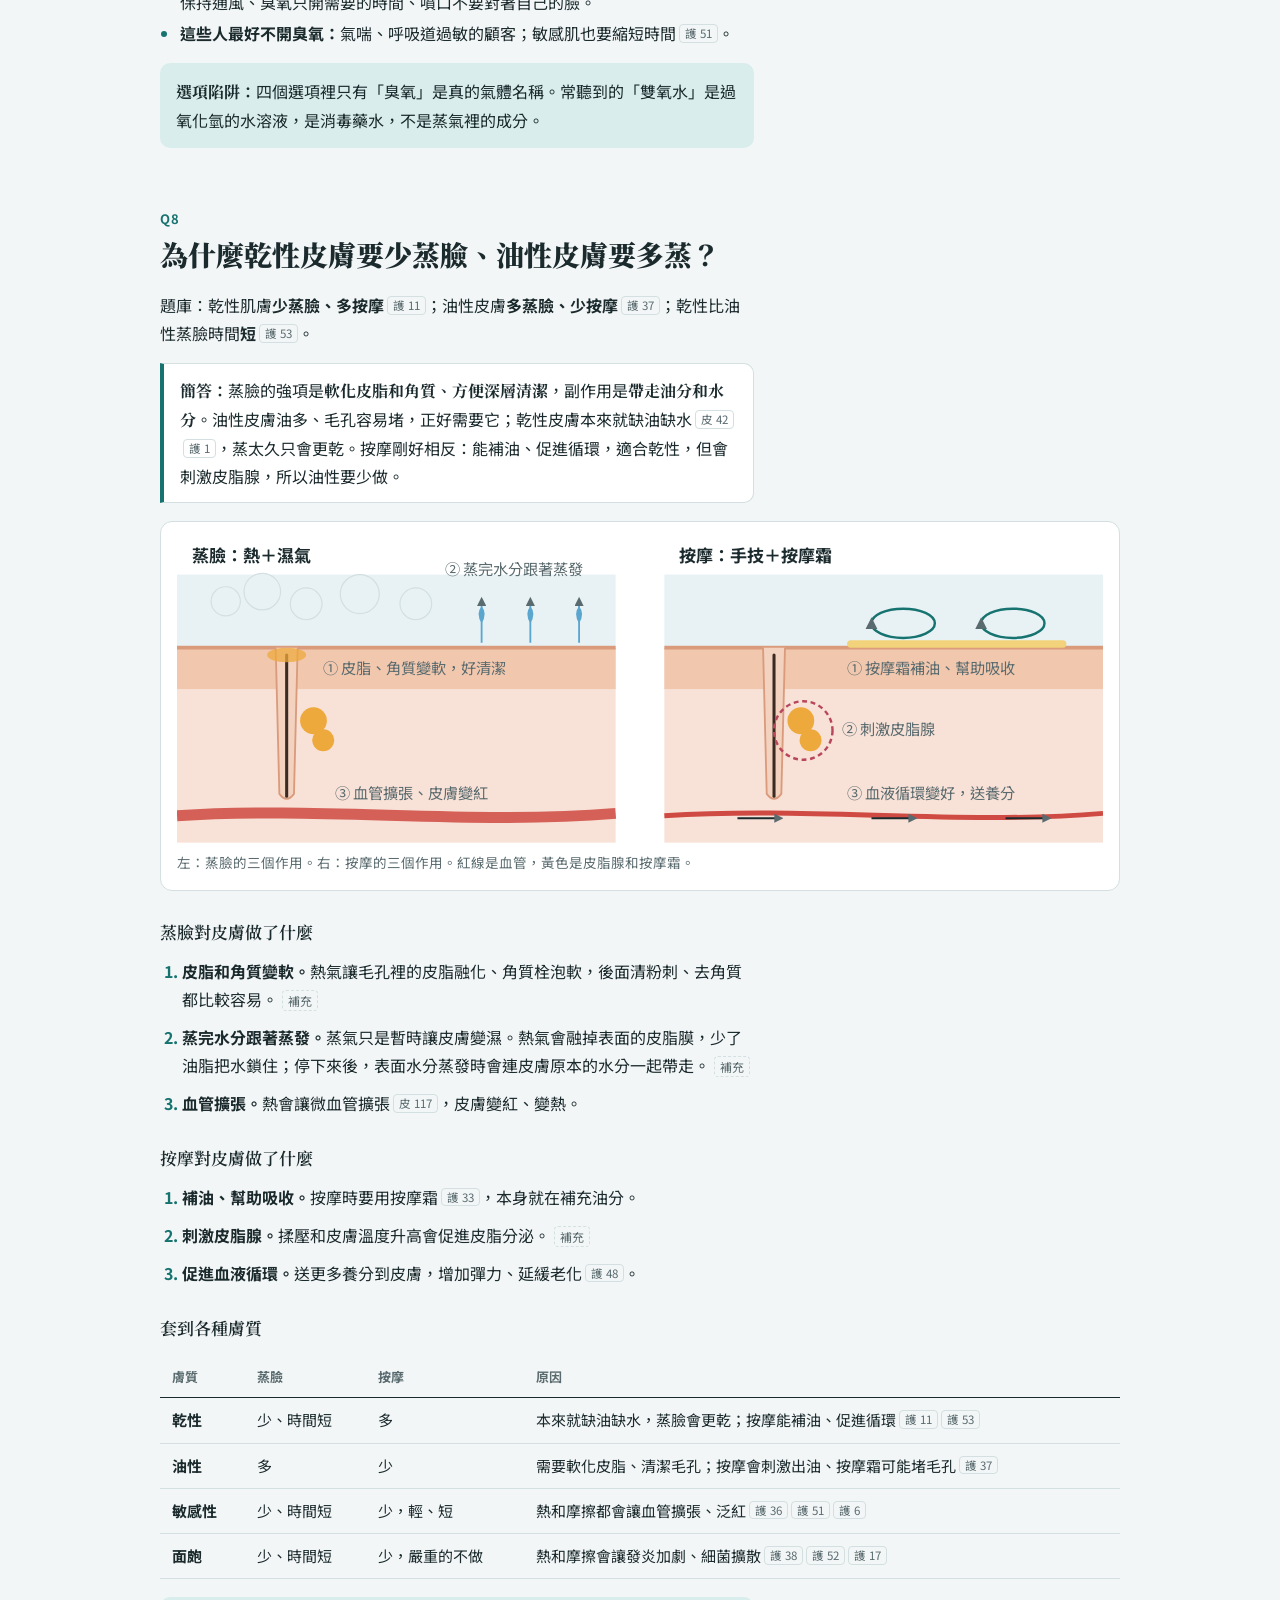
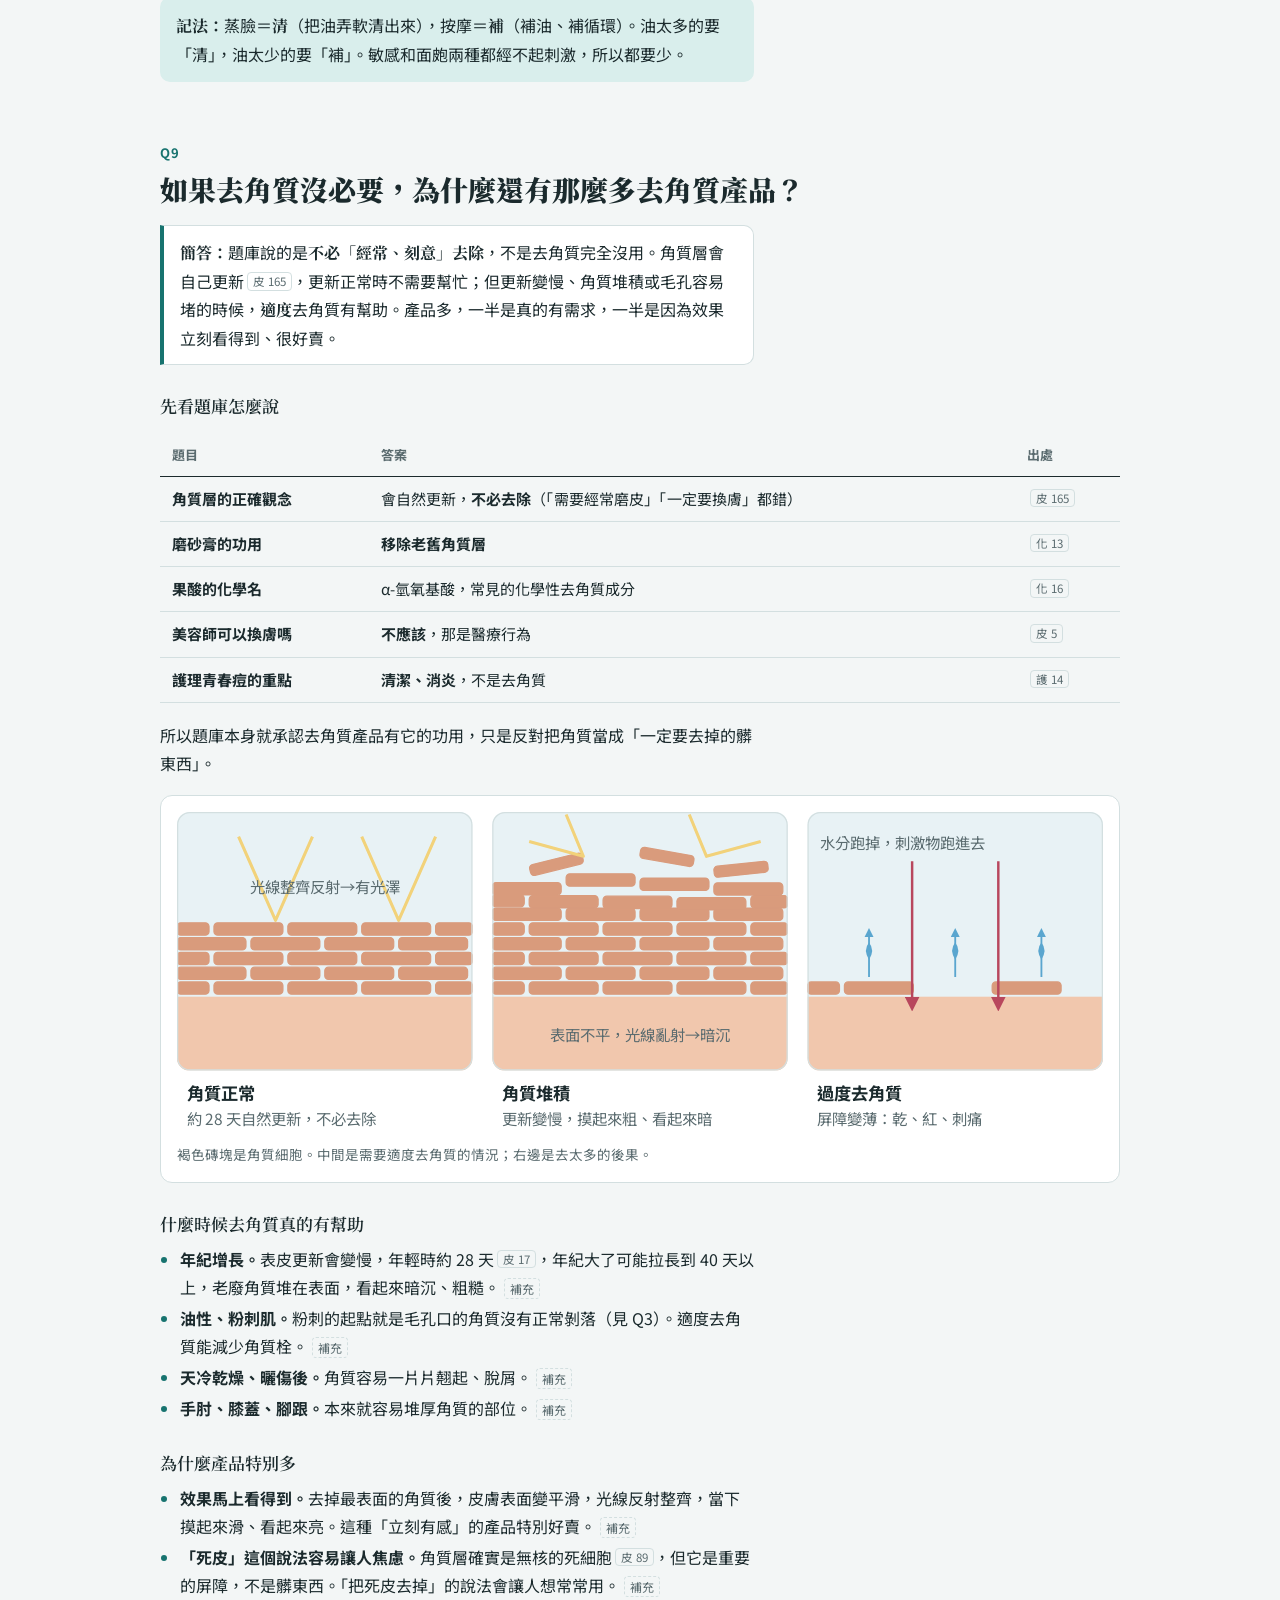
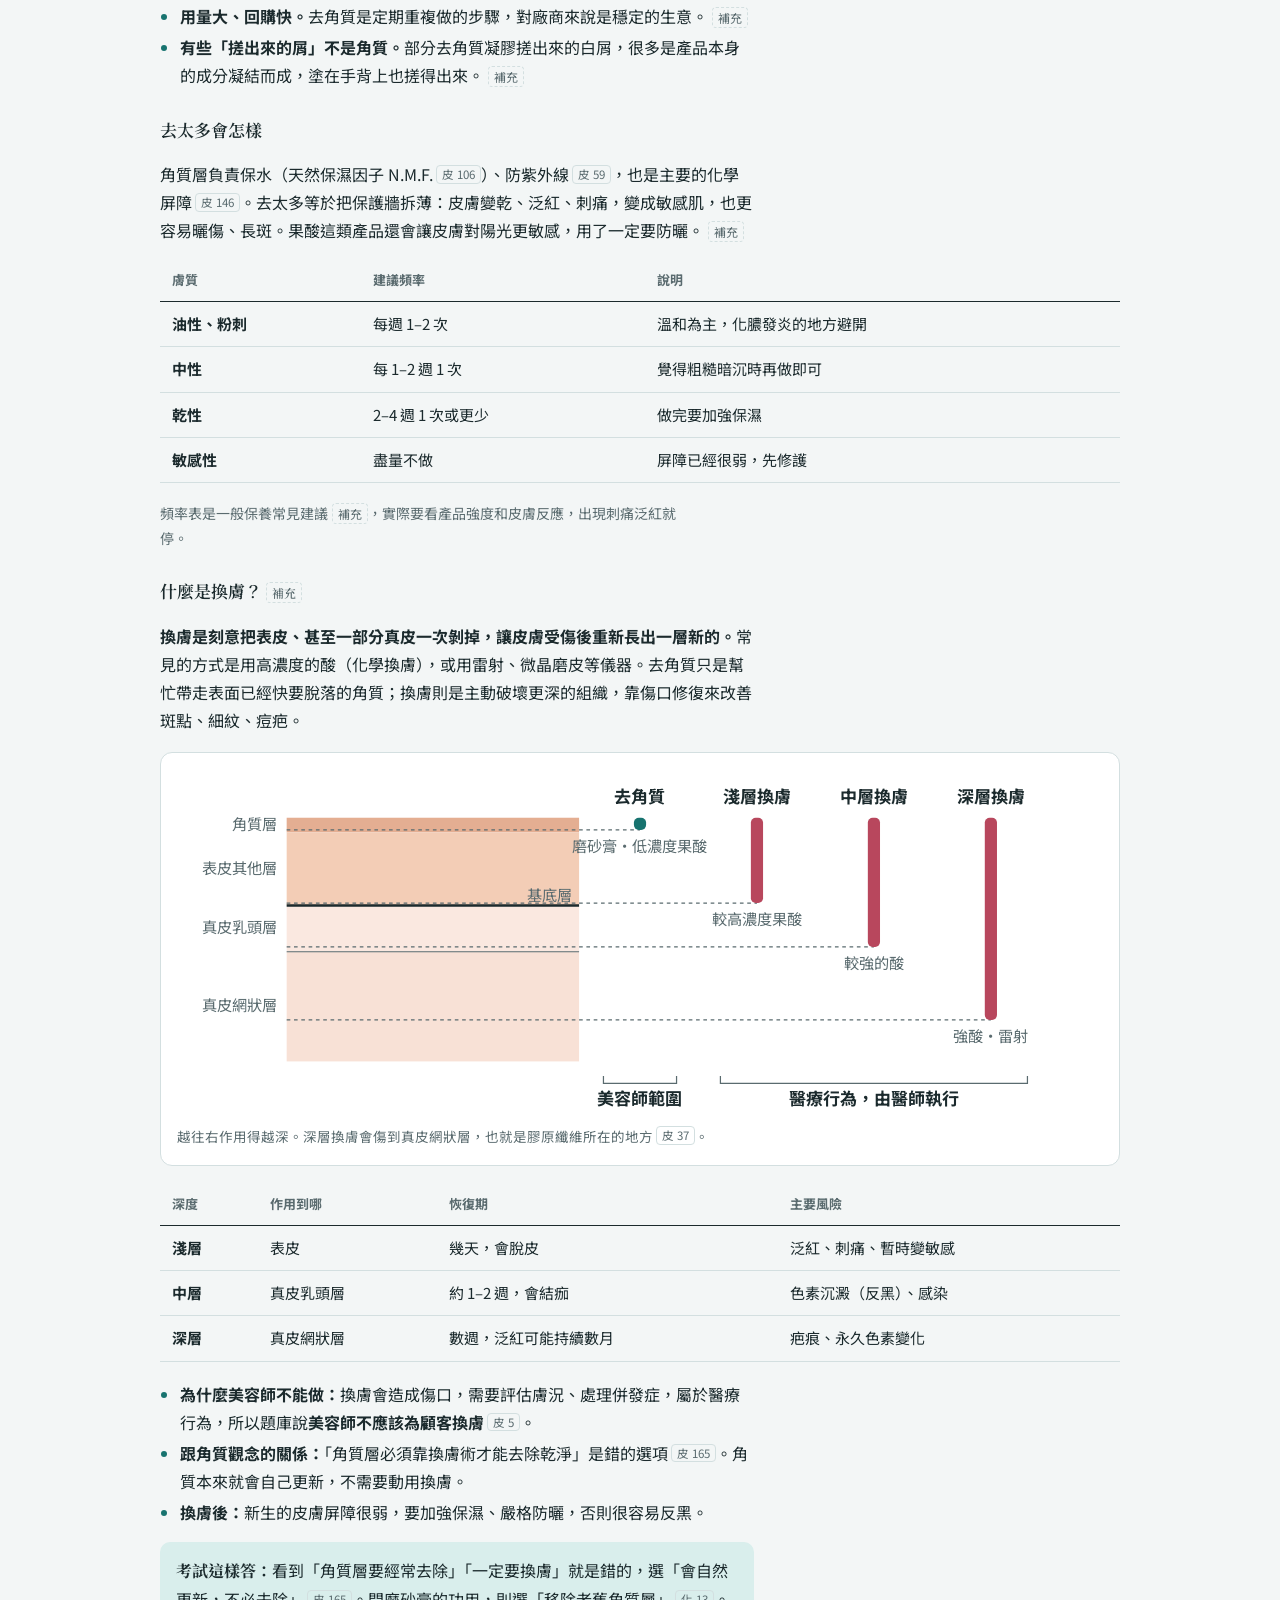
==== commit 14990e32: "Explain chemical peels in the exfoliation question Co-Authored-By: Claude Opus 5.5 <noreply@anthropi" ====
--- a/notes/index.html
+++ b/notes/index.html
@@ -173,6 +173,11 @@
 .stim{fill:none;stroke:var(--mark);stroke-width:2;stroke-dasharray:4 3}
 .ray{fill:none;stroke:var(--film);stroke-width:2.5;stroke-linejoin:round}
 .in{stroke:var(--mark);stroke-width:2;fill:none} .in-head{fill:var(--mark)}
+.l-derm-top{fill:var(--derm);opacity:.75} .l-derm{fill:var(--derm)}
+.membrane-thin{stroke:var(--fg);stroke-width:2}
+.depthline{stroke:var(--muted);stroke-width:1;stroke-dasharray:3 3}
+.bar-mild{fill:var(--accent)} .bar-peel{fill:var(--mark)}
+.divider{stroke:var(--muted);stroke-width:1;fill:none}
 a:focus-visible{outline:2px solid var(--accent);outline-offset:2px;border-radius:4px}
 </style>
 
@@ -542,6 +547,26 @@
       </tbody>
     </table></div>
     <p class="note" style="color:var(--muted);font-size:14px">頻率表是一般保養常見建議<span class="extra">補充</span>，實際要看產品強度和皮膚反應，出現刺痛泛紅就停。</p>
+    <h4>什麼是換膚？<span class="extra">補充</span></h4>
+    <p><b>換膚是刻意把表皮、甚至一部分真皮一次剝掉，讓皮膚受傷後重新長出一層新的。</b>常見的方式是用高濃度的酸（化學換膚），或用雷射、微晶磨皮等儀器。去角質只是幫忙帶走表面已經快要脫落的角質；換膚則是主動破壞更深的組織，靠傷口修復來改善斑點、細紋、痘疤。</p>
+    <figure>
+      <div class="scroll"><svg viewBox="0 0 760 286" role="img" aria-label="去角質與各種換膚的作用深度"><rect x="90" y="40" width="240" height="12" class="l-corn"/><text x="82" y="50.0" text-anchor="end" class="t-s">角質層</text><rect x="90" y="52" width="240" height="60" class="l-spin"/><text x="82" y="86.0" text-anchor="end" class="t-s">表皮其他層</text><rect x="90" y="112" width="240" height="38" class="l-derm-top"/><text x="82" y="135.0" text-anchor="end" class="t-s">真皮乳頭層</text><rect x="90" y="150" width="240" height="90" class="l-derm"/><text x="82" y="199.0" text-anchor="end" class="t-s">真皮網狀層</text><line x1="90" y1="112" x2="330" y2="112" class="membrane-thin"/><text x="324" y="108" text-anchor="end" class="t-s">基底層</text><line x1="90" y1="50" x2="380" y2="50" class="depthline"/><rect x="375" y="40" width="10" height="10" rx="4" class="bar-mild"/><text x="380" y="28" text-anchor="middle" class="t">去角質</text><text x="380" y="68" text-anchor="middle" class="t-s">磨砂膏・低濃度果酸</text><line x1="90" y1="110" x2="476" y2="110" class="depthline"/><rect x="471" y="40" width="10" height="70" rx="4" class="bar-peel"/><text x="476" y="28" text-anchor="middle" class="t">淺層換膚</text><text x="476" y="128" text-anchor="middle" class="t-s">較高濃度果酸</text><line x1="90" y1="146" x2="572" y2="146" class="depthline"/><rect x="567" y="40" width="10" height="106" rx="4" class="bar-peel"/><text x="572" y="28" text-anchor="middle" class="t">中層換膚</text><text x="572" y="164" text-anchor="middle" class="t-s">較強的酸</text><line x1="90" y1="206" x2="668" y2="206" class="depthline"/><rect x="663" y="40" width="10" height="166" rx="4" class="bar-peel"/><text x="668" y="28" text-anchor="middle" class="t">深層換膚</text><text x="668" y="224" text-anchor="middle" class="t-s">強酸・雷射</text><path d="M350 252 V 258 H 410 V 252" class="divider"/><text x="380" y="276" text-anchor="middle" class="t">美容師範圍</text><path d="M446 252 V 258 H 698 V 252" class="divider"/><text x="572" y="276" text-anchor="middle" class="t">醫療行為，由醫師執行</text><line x1="90" y1="150" x2="330" y2="150" class="divider"/></svg></div>
+      <figcaption>越往右作用得越深。深層換膚會傷到真皮網狀層，也就是膠原纖維所在的地方<span class="q">皮 37</span>。</figcaption>
+    </figure>
+    <div class="tbl"><table>
+      <thead><tr><th>深度</th><th>作用到哪</th><th>恢復期</th><th>主要風險</th></tr></thead>
+      <tbody>
+        <tr><td>淺層</td><td>表皮</td><td>幾天，會脫皮</td><td>泛紅、刺痛、暫時變敏感</td></tr>
+        <tr><td>中層</td><td>真皮乳頭層</td><td>約 1–2 週，會結痂</td><td>色素沉澱（反黑）、感染</td></tr>
+        <tr><td>深層</td><td>真皮網狀層</td><td>數週，泛紅可能持續數月</td><td>疤痕、永久色素變化</td></tr>
+      </tbody>
+    </table></div>
+    <ul>
+      <li><b>為什麼美容師不能做：</b>換膚會造成傷口，需要評估膚況、處理併發症，屬於醫療行為，所以題庫說<b>美容師不應該為顧客換膚</b><span class="q">皮 5</span>。</li>
+      <li><b>跟角質觀念的關係：</b>「角質層必須靠換膚術才能去除乾淨」是錯的選項<span class="q">皮 165</span>。角質本來就會自己更新，不需要動用換膚。</li>
+      <li><b>換膚後：</b>新生的皮膚屏障很弱，要加強保濕、嚴格防曬，否則很容易反黑。</li>
+    </ul>
+
     <div class="box"><b>考試這樣答：</b>看到「角質層要經常去除」「一定要換膚」就是錯的，選「會自然更新，不必去除」<span class="q">皮 165</span>。問磨砂膏的功用，則選「移除老舊角質層」<span class="q">化 13</span>。兩題不衝突：一題講觀念，一題講產品功能。</div>
   </section>
 
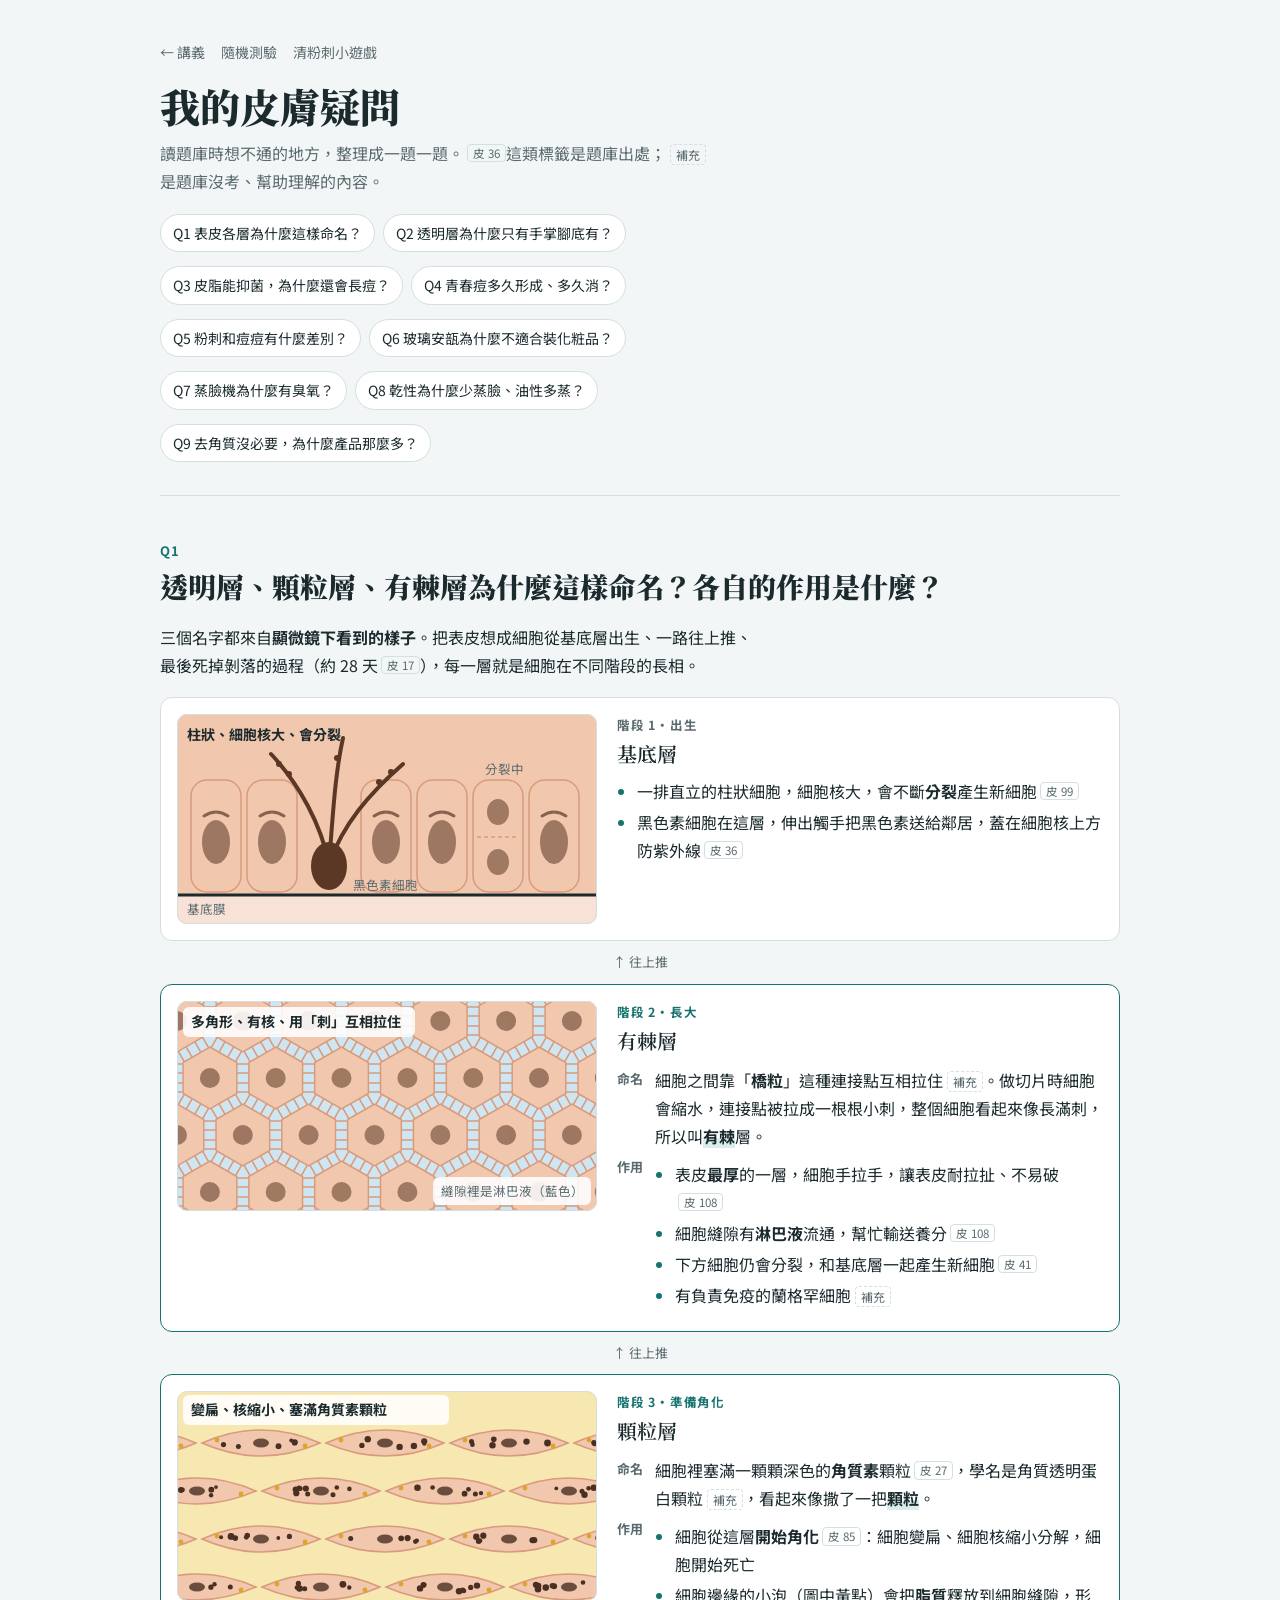
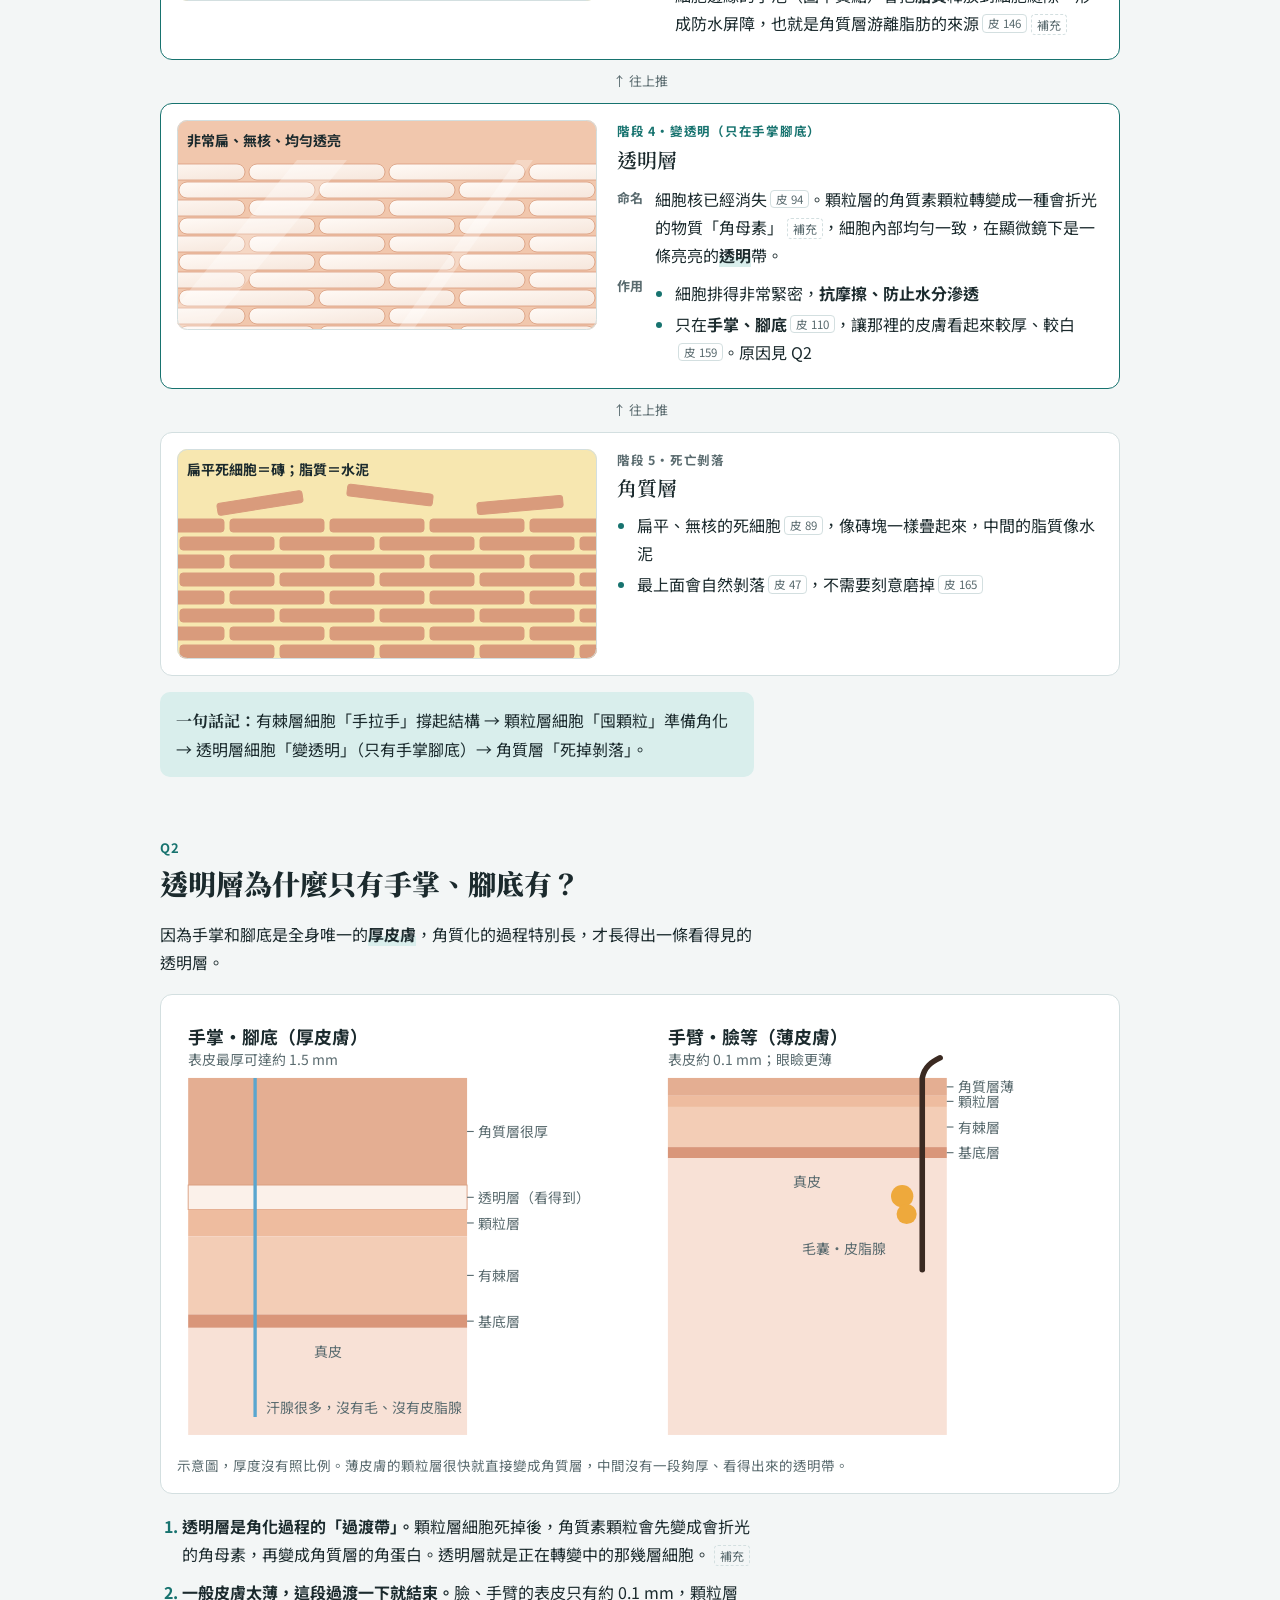
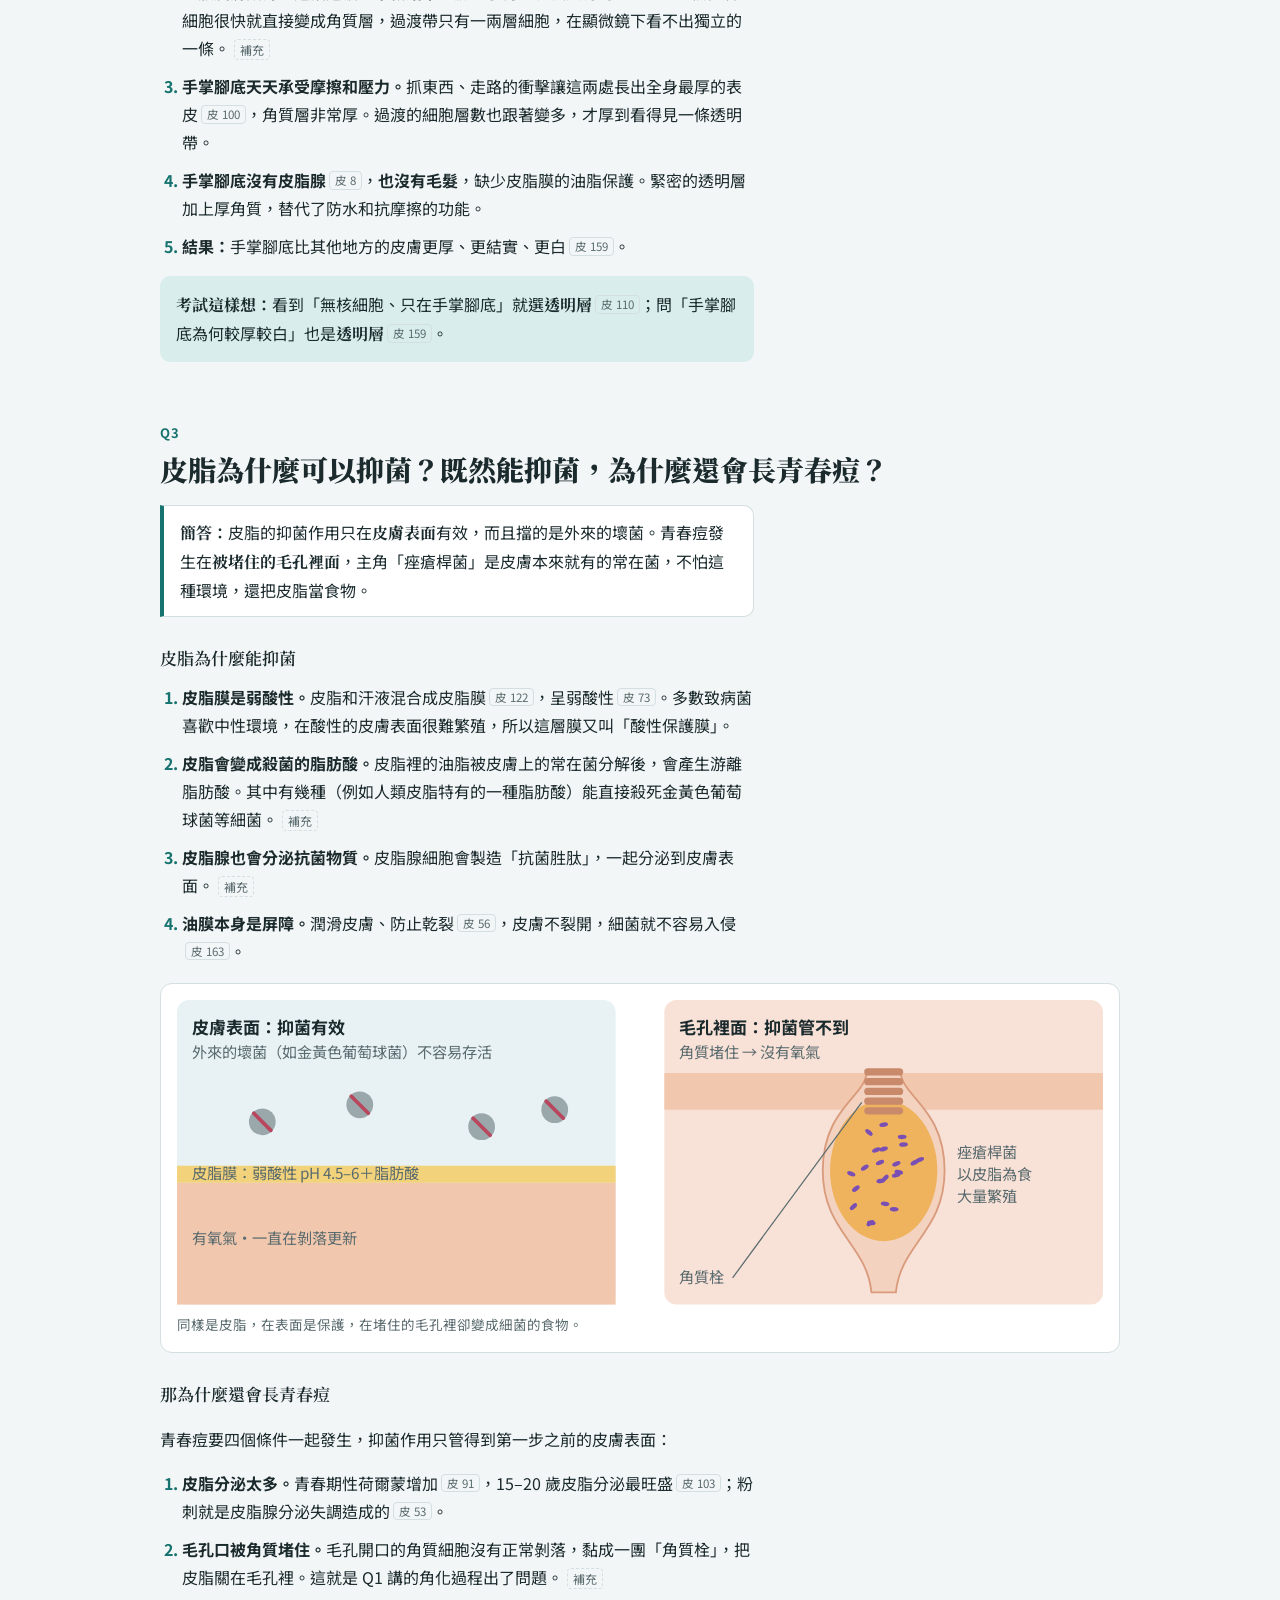
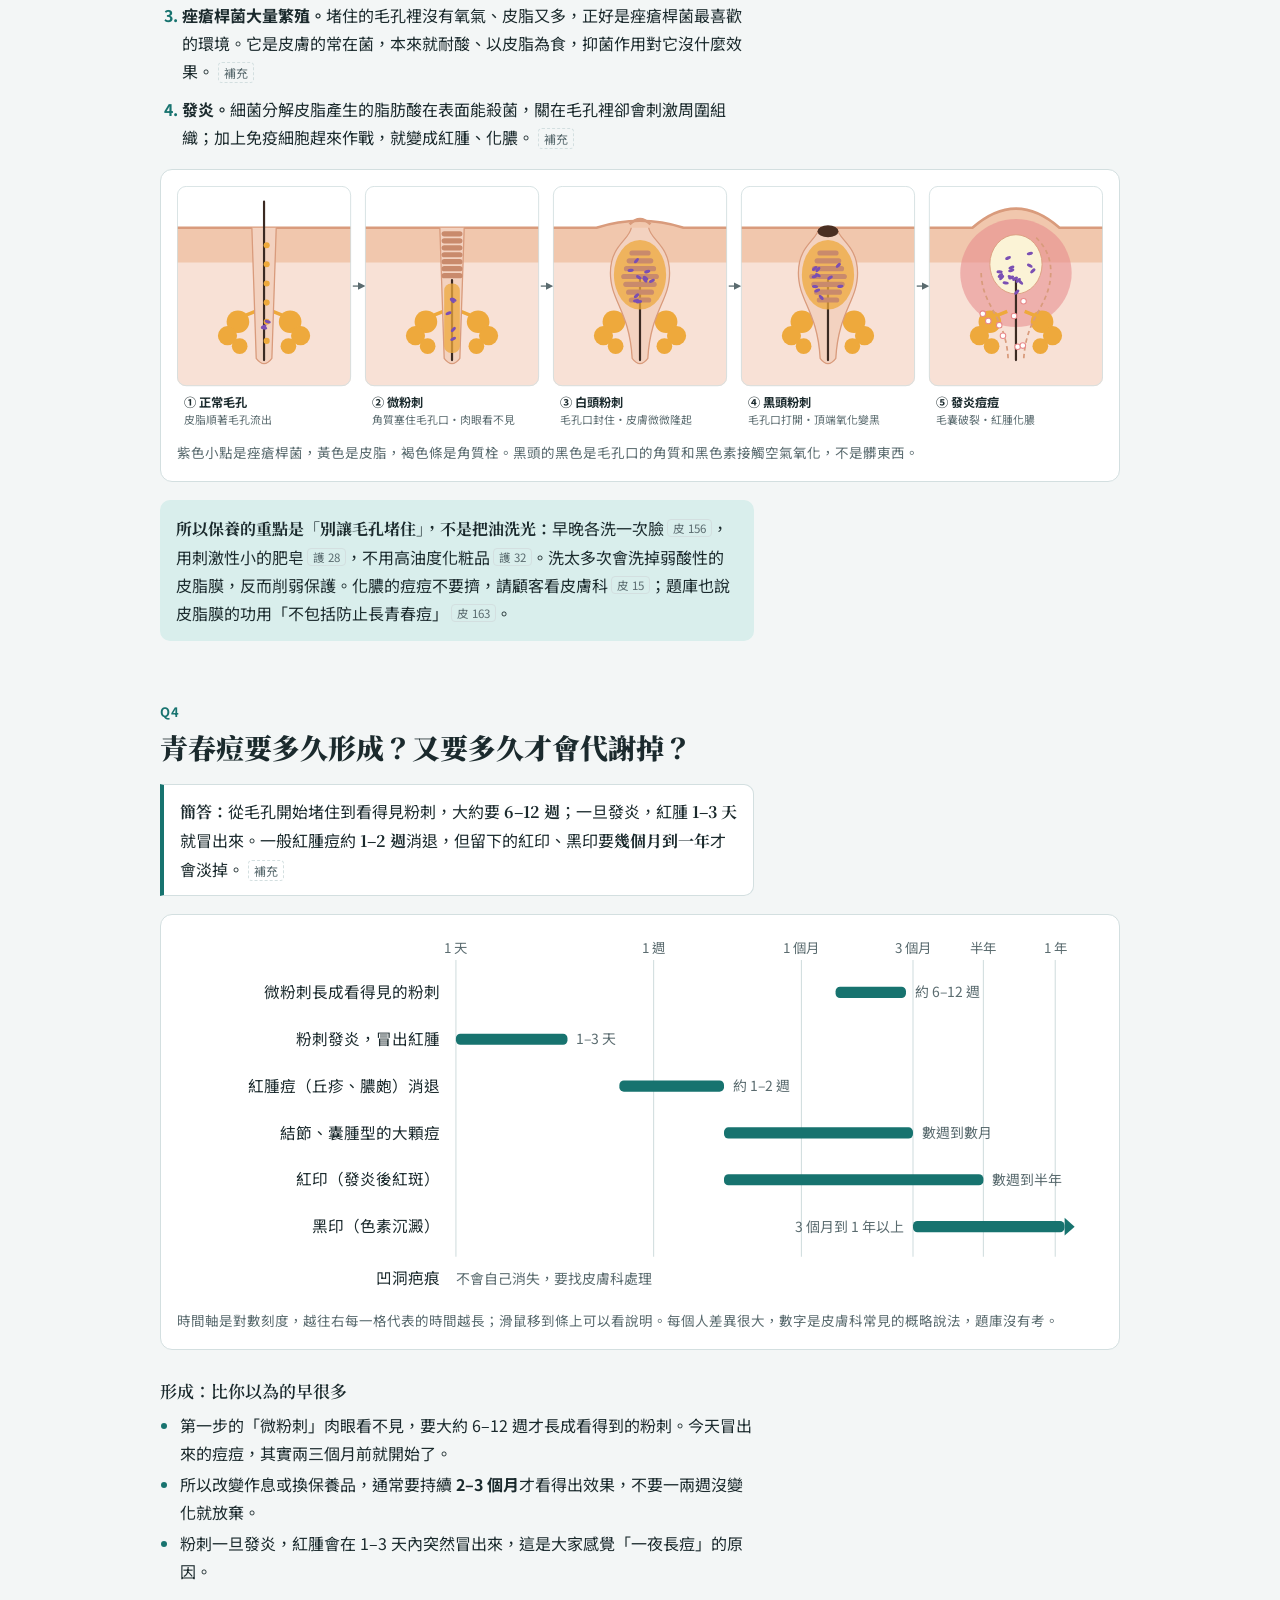
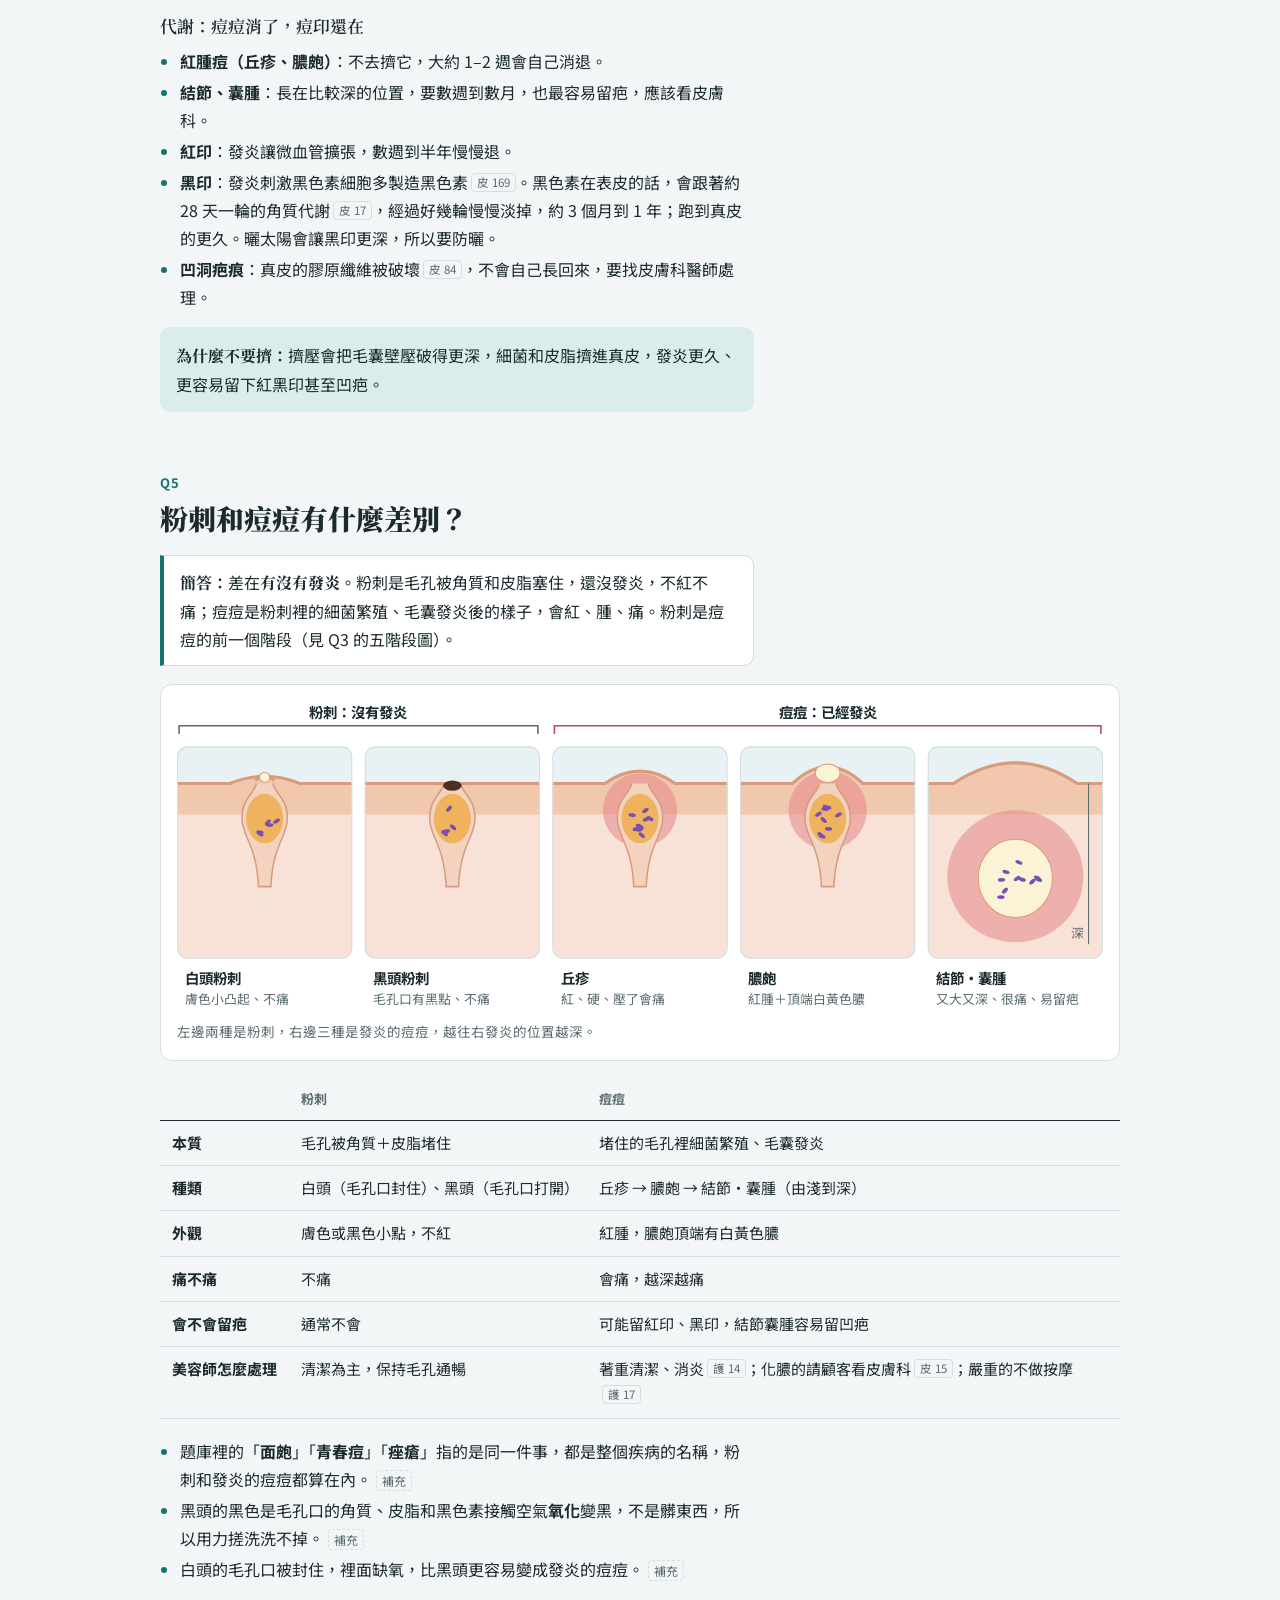
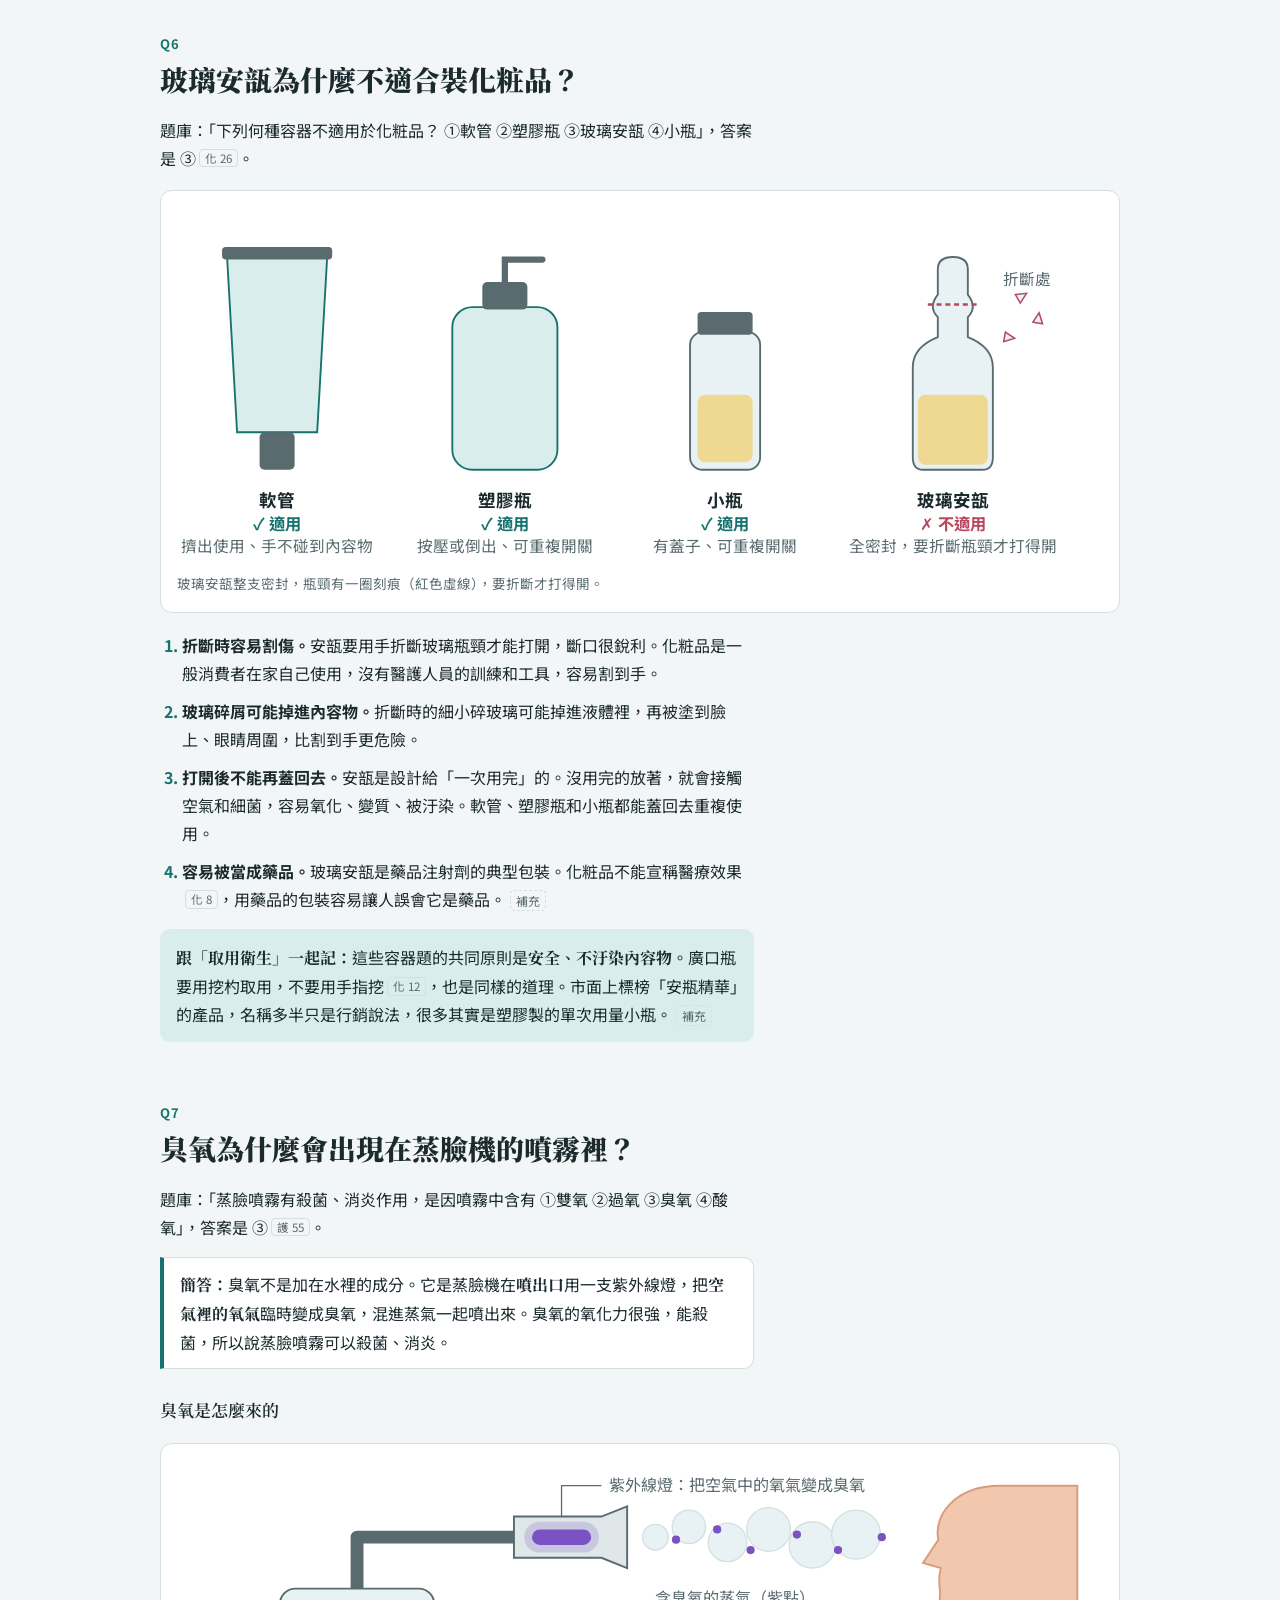
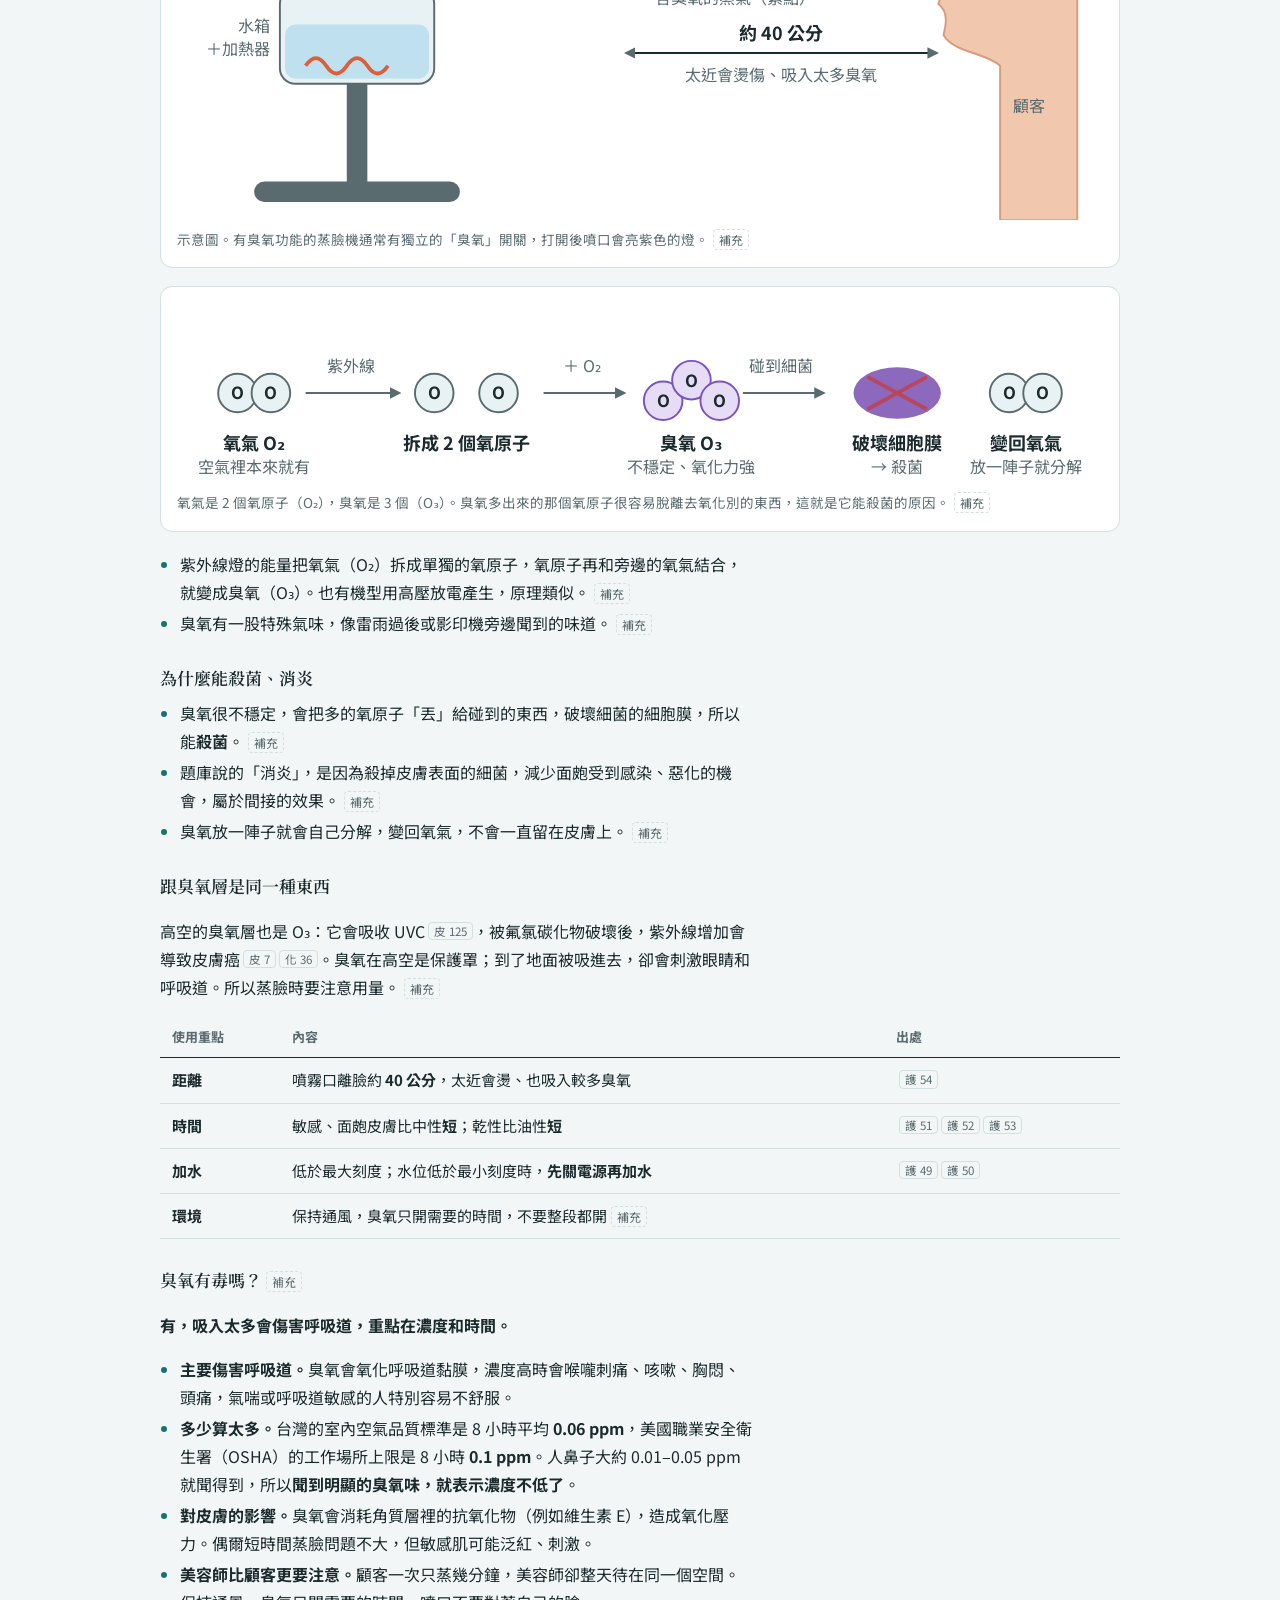
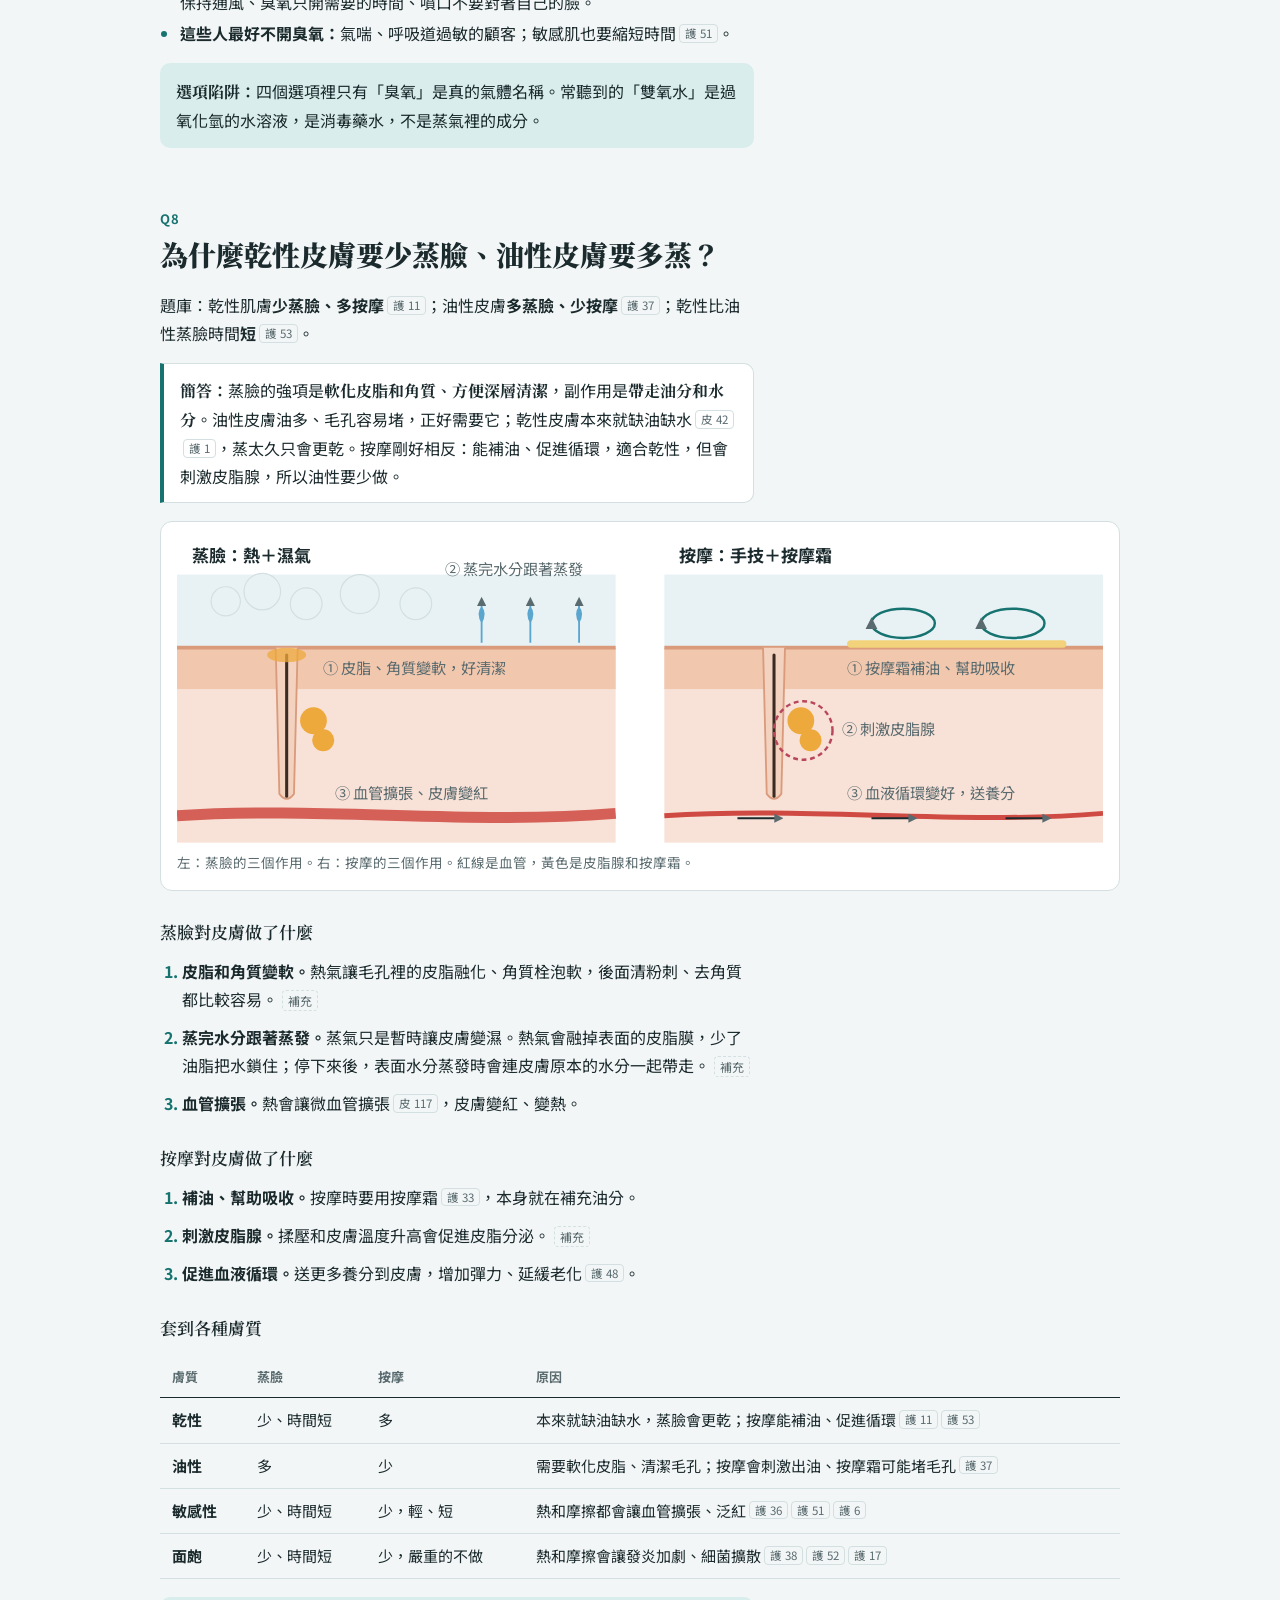
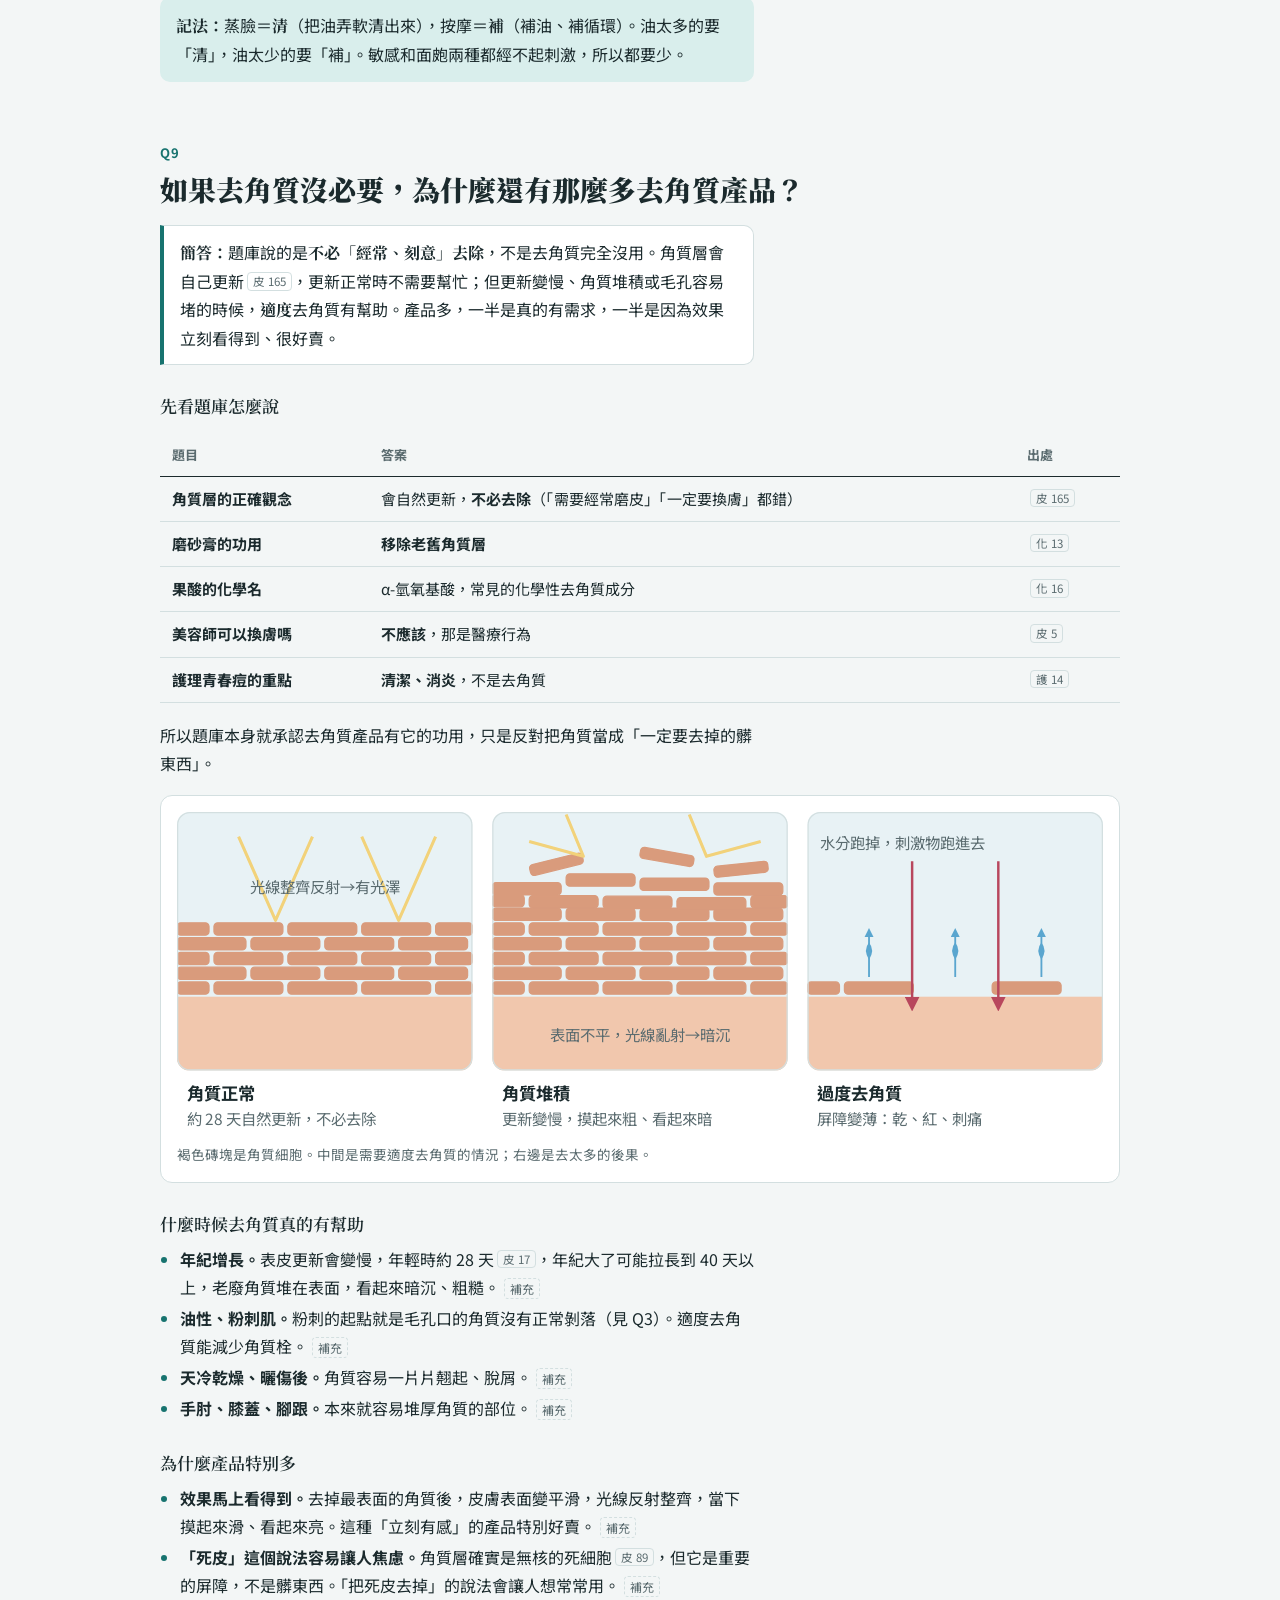
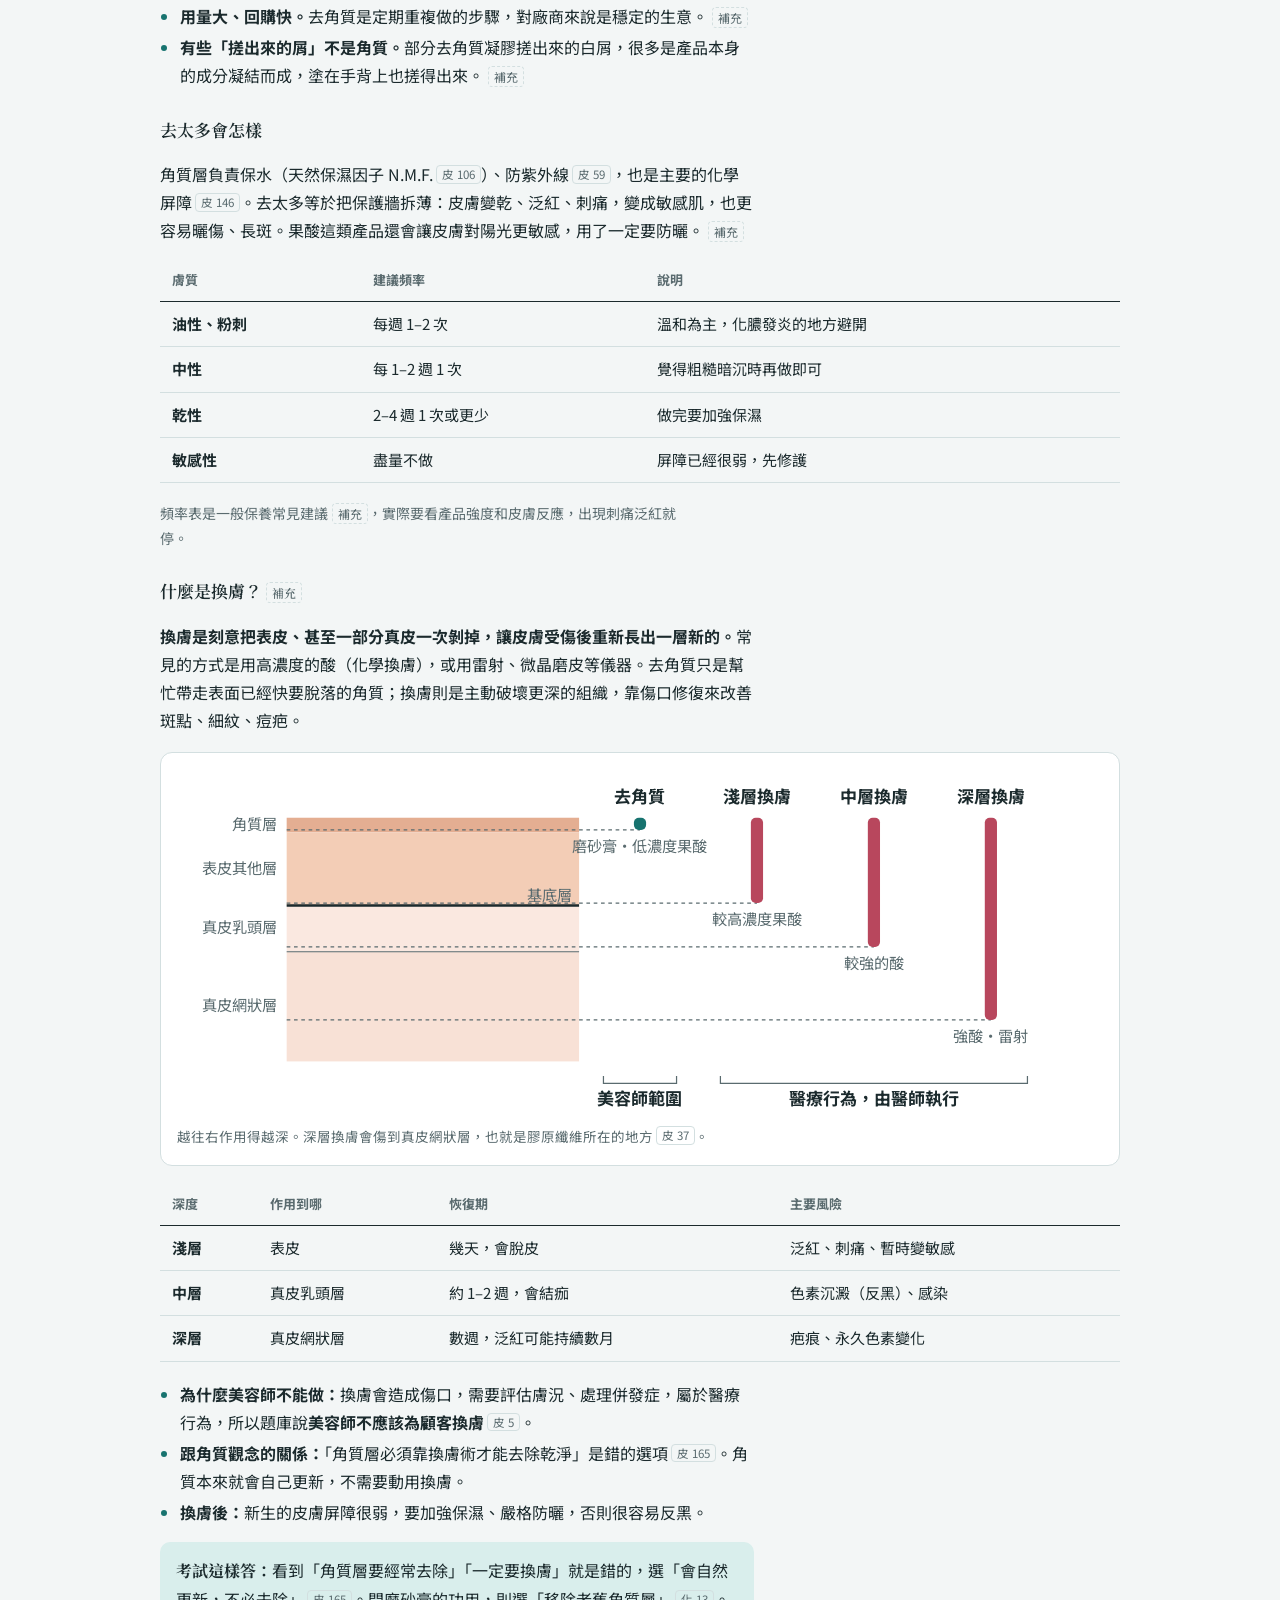
==== commit 3383c2c9: "Add 清粉刺小遊戲 (3D beautician game) aligned with the question bank - game/: Three.js pimple-extraction g" ====
--- a/notes/index.html
+++ b/notes/index.html
@@ -185,7 +185,7 @@
 <body>
 <div class="wrap">
   <header>
-    <nav class="crumbs"><a href="../">← 講義</a><a href="../quiz/">隨機測驗</a></nav>
+    <nav class="crumbs"><a href="../">← 講義</a><a href="../quiz/">隨機測驗</a><a href="../game/">清粉刺小遊戲</a></nav>
     <h1>我的皮膚疑問</h1>
     <p class="sub">讀題庫時想不通的地方，整理成一題一題。<span class="q">皮 36</span>這類標籤是題庫出處；<span class="extra">補充</span>是題庫沒考、幫助理解的內容。</p>
     <ul class="toc">
